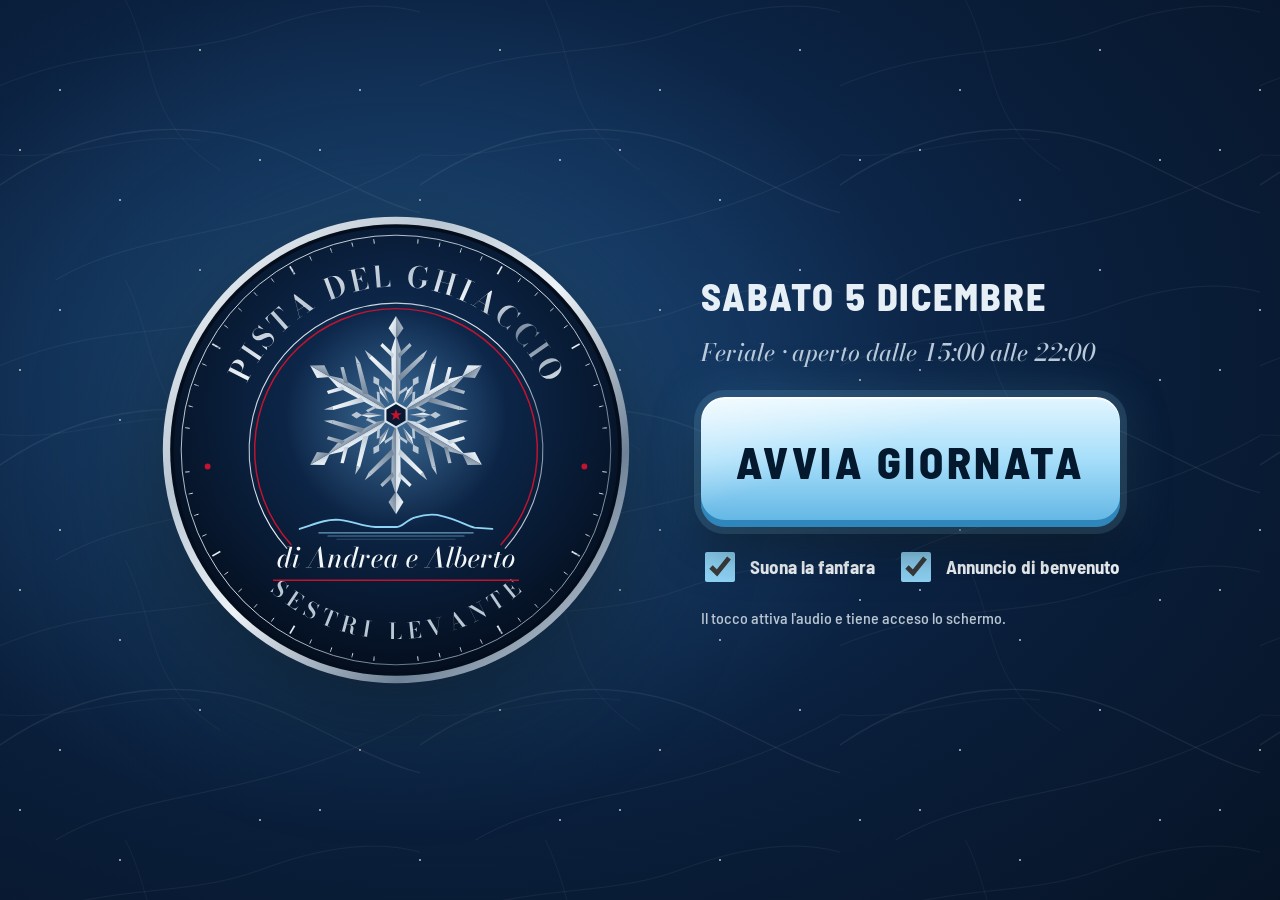
==== index.html @ 785150df "Versione pubblica (20261113-185518)" ====
<!doctype html>
<html lang="it">
<head>
  <meta charset="utf-8">
  <meta name="viewport" content="width=device-width, initial-scale=1, viewport-fit=cover, user-scalable=no">
  <meta name="theme-color" content="#081A33">
  <meta name="mobile-web-app-capable" content="yes">
  <title>Pista del Ghiaccio – Sestri Levante</title>
  <link rel="manifest" href="manifest.json">
  <link rel="icon" href="icone/icona-192.png">
  <link rel="apple-touch-icon" href="icone/icona-192.png">
  <link rel="stylesheet" href="css/stile.css">
</head>
<body>

<section id="avvio" class="avvio">
  <div class="avvio-neve" aria-hidden="true"></div>
  <img src="logo/logo.svg" alt="Pista del Ghiaccio di Sestri Levante – di Andrea e Alberto" class="avvio-logo">
  <div class="avvio-colonna">
    <p class="avvio-data" id="avvio-data"></p>
    <p class="avvio-orario" id="avvio-orario"></p>
    <button id="btn-avvia" class="btn-avvia">AVVIA GIORNATA</button>
    <div class="avvio-opzioni">
      <label class="spunta"><input type="checkbox" id="avvio-tada"> Suona la fanfara</label>
      <label class="spunta"><input type="checkbox" id="avvio-benvenuto"> Annuncio di benvenuto</label>
    </div>
    <p class="avvio-nota">Il tocco attiva l'audio e tiene acceso lo schermo.</p>
    <div id="avvio-licenza" class="avvio-licenza"></div>
  </div>
</section>

<header class="barra">
  <i class="ang a1"></i><i class="ang a2"></i><i class="ang a3"></i><i class="ang a4"></i>
  <img src="logo/icona.svg" alt="" class="barra-icona">
  <div class="barra-nome">
    <span class="barra-titolo">Pista del Ghiaccio</span>
    <span class="barra-sotto">Sestri Levante · di Andrea e Alberto</span>
  </div>
  <div class="barra-centro">
    <span id="barra-giorno" class="badge"></span>
    <span id="barra-ora" class="barra-ora">--:--</span>
  </div>
  <div id="stato" class="stato" role="status"></div>
  <button id="btn-stop" class="btn-stop" aria-label="Ferma tutti i suoni">■ STOP</button>
</header>

<nav class="menu" aria-label="Pagine">
  <button data-pagina="oggi" class="attivo">
    <svg viewBox="0 0 48 48"><path d="M6 14h36v7a4 4 0 0 0 0 8v7H6v-7a4 4 0 0 0 0-8z" /><path d="M30 14v22" stroke-dasharray="3 3"/></svg>
    Oggi</button>
  <button data-pagina="pinguini">
    <svg viewBox="0 0 48 48"><path d="M24 5c-7 0-11 6-11 13v9c-4 3-6 7-5 10 3 0 5-2 6-4 1 5 5 9 10 9s9-4 10-9c1 2 3 4 6 4 1-3-1-7-5-10v-9c0-7-4-13-11-13z"/><path d="M19 18h.1M29 18h.1M21 24l3 3 3-3"/></svg>
    Pinguini</button>
  <button data-pagina="suoni">
    <svg viewBox="0 0 48 48"><path d="M8 19h8l10-8v26l-10-8H8z"/><path d="M32 17a10 10 0 0 1 0 14M37 12a17 17 0 0 1 0 24"/></svg>
    Suoni</button>
  <button data-pagina="stats" data-pin>
    <svg viewBox="0 0 48 48"><path d="M8 40h32M13 34V22M21 34V12M29 34V18M37 34V26"/></svg>
    Statistiche</button>
  <button data-pagina="imp" data-pin>
    <svg viewBox="0 0 48 48"><circle cx="24" cy="24" r="6"/><path d="M24 5v7M24 36v7M5 24h7M36 24h7M10.6 10.6l5 5M32.4 32.4l5 5M10.6 37.4l5-5M32.4 15.6l5-5"/></svg>
    Impostazioni</button>
</nav>

<main>
  <section id="pg-oggi" class="pagina attiva"></section>
  <section id="pg-pinguini" class="pagina"></section>
  <section id="pg-suoni" class="pagina"></section>
  <section id="pg-stats" class="pagina"></section>
  <section id="pg-imp" class="pagina"></section>
</main>

<div id="finestre"></div>
<div id="avvisi" aria-live="polite"></div>
<button id="aggiorna" class="aggiorna" hidden>Nuova versione disponibile, tocca per aggiornare</button>

<script src="lib/chart.umd.min.js"></script>
<script src="js/app.js" defer></script>
</body>
</html>
---- css/stile.css ----
@font-face{font-family:Bodoni;src:url(../font/BodoniModa.ttf) format("truetype");font-weight:400 900;font-display:swap}@font-face{font-family:Bodoni;src:url(../font/BodoniModa-Italic.ttf) format("truetype");font-weight:400 900;font-style:italic;font-display:swap}@font-face{font-family:Barlow;src:url(../font/BarlowSemiCondensed-Medium.ttf) format("truetype");font-weight:500;font-display:swap}@font-face{font-family:Barlow;src:url(../font/BarlowSemiCondensed-Bold.ttf) format("truetype");font-weight:700;font-display:swap}@font-face{font-family:Barlow;src:url(../font/BarlowSemiCondensed-ExtraBold.ttf) format("truetype");font-weight:800;font-display:swap}:root{--notte: #081A33;--abisso: #040D1C;--lastra: #0F2748;--lastra-2: #163563;--filo: rgba(185, 198, 211, .28);--argento: #B9C6D3;--neve: #F3F7FA;--ghiaccio: #8FD3F5;--ghiaccio-scuro: #2C7FB8;--rosso: #C4132F;--rosso-chiaro: #FF5A6E;--giallo: #F2C14E;--verde: #4FD1A5;--raggio: 14px;--barra: 72px;--menu: 124px;color-scheme:dark}*{box-sizing:border-box;-webkit-tap-highlight-color:transparent}html,body{margin:0;height:100%}body{background:radial-gradient(120% 90% at 60% 0%,#10305a 0%,var(--notte) 55%,var(--abisso) 100%) fixed;color:var(--neve);font:500 18px/1.35 Barlow,system-ui,sans-serif;overflow:hidden;user-select:none;-webkit-user-select:none;touch-action:manipulation}button,input,select,textarea{font:inherit;color:inherit}button{cursor:pointer;border:0;background:none}button:focus-visible,input:focus-visible,select:focus-visible,textarea:focus-visible{outline:3px solid var(--ghiaccio);outline-offset:2px}h1,h2,h3{font-family:Bodoni,Georgia,serif;font-weight:600;margin:0;letter-spacing:.01em}h2{font-size:30px}h3{font-size:22px;color:var(--argento)}.num{font-variant-numeric:tabular-nums}[hidden]{display:none!important}.barra{position:fixed;inset:0 0 auto;height:var(--barra);display:flex;align-items:center;gap:18px;padding:0 16px 0 18px;background:#040d1cd1;border-bottom:1px solid var(--filo);backdrop-filter:blur(6px);z-index:20}.barra-icona{width:52px;height:52px;border-radius:50%}.barra-nome{display:flex;flex-direction:column;line-height:1.1;min-width:0}.barra-titolo{font-family:Bodoni,serif;font-size:25px;font-weight:600}.barra-sotto{font-family:Bodoni,serif;font-style:italic;color:var(--argento);font-size:15px}.barra-centro{margin-left:auto;display:flex;align-items:center;gap:14px}.barra-ora{font-size:34px;font-weight:800;font-variant-numeric:tabular-nums;letter-spacing:.02em}.badge{display:inline-flex;align-items:center;gap:6px;padding:5px 12px;border-radius:999px;border:1px solid var(--filo);color:var(--argento);font-weight:700;font-size:16px;white-space:nowrap}.badge.festivo{border-color:var(--rosso-chiaro);color:#ffd6dc;background:#c4132f38}.badge.vacanze{border-color:var(--rosso-chiaro);color:#fff;background:var(--rosso)}.badge.chiuso,.badge.fuori{color:var(--giallo);border-color:var(--giallo)}.badge.finto{color:#1b1200;background:var(--giallo);border-color:var(--giallo)}.stato{display:flex;gap:8px}.stato span{padding:6px 12px;border-radius:10px;font-weight:700;font-size:15px;white-space:nowrap;background:#4fd1a524;color:var(--verde);border:1px solid rgba(79,209,165,.4)}.stato span.ko{background:var(--rosso);color:#fff;border-color:var(--rosso-chiaro);animation:lampo 1s steps(2) infinite}.btn-stop{height:54px;padding:0 22px;border-radius:12px;background:var(--rosso);color:#fff;font-weight:800;font-size:22px;letter-spacing:.04em;border:2px solid #ff8a98}.btn-stop:active{transform:scale(.96)}.menu{position:fixed;top:var(--barra);bottom:0;left:0;width:var(--menu);display:flex;flex-direction:column;gap:8px;padding:12px 10px;background:#040d1c99;border-right:1px solid var(--filo);z-index:10}.menu button{flex:1;max-height:128px;display:flex;flex-direction:column;align-items:center;justify-content:center;gap:6px;border-radius:var(--raggio);color:var(--argento);font-weight:700;font-size:16px}.menu svg{width:42px;height:42px;fill:none;stroke:currentColor;stroke-width:2.6;stroke-linecap:round;stroke-linejoin:round}.menu button.attivo{background:var(--lastra-2);color:var(--neve);box-shadow:inset 4px 0 0 var(--ghiaccio)}.menu button.attivo svg{stroke:var(--ghiaccio)}main{position:fixed;top:var(--barra);left:var(--menu);right:0;bottom:0}.pagina{display:none;height:100%;overflow-y:auto;padding:18px 20px 28px;overscroll-behavior:contain}.pagina.attiva{display:block}.pannello{background:var(--lastra);border:1px solid var(--filo);border-radius:18px;padding:18px}.pannello+.pannello{margin-top:14px}.riga{display:flex;gap:12px;align-items:center;flex-wrap:wrap}.spazio{flex:1}.btn{min-height:64px;padding:0 22px;border-radius:var(--raggio);font-weight:700;font-size:20px;background:var(--lastra-2);border:1px solid var(--filo);color:var(--neve);display:inline-flex;align-items:center;justify-content:center;gap:10px}.btn:active{transform:scale(.97);filter:brightness(1.15)}.btn.primario{background:var(--ghiaccio);color:var(--abisso);border-color:transparent}.btn.pericolo{background:var(--rosso);border-color:var(--rosso-chiaro);color:#fff}.btn.piccolo{min-height:50px;font-size:17px;padding:0 16px}.btn[disabled]{opacity:.4}.etichetta{color:var(--argento);font-size:16px}.vuoto{color:var(--argento);font-style:italic}.spunta{display:inline-flex;align-items:center;gap:12px;font-size:19px;min-height:52px}.spunta input{width:30px;height:30px;accent-color:var(--ghiaccio)}.interruttore{position:relative;display:inline-flex;align-items:center;gap:14px;font-weight:700;font-size:20px;min-height:60px}.interruttore input{appearance:none;width:84px;height:46px;border-radius:999px;background:#3a4a61;position:relative;transition:background .2s}.interruttore input:after{content:"";position:absolute;top:5px;left:5px;width:36px;height:36px;border-radius:50%;background:#fff;transition:transform .2s}.interruttore input:checked{background:var(--verde)}.interruttore input:checked:after{transform:translate(38px)}input[type=text],input[type=number],input[type=time],input[type=date],input[type=datetime-local],input[type=password],select,textarea{min-height:56px;border-radius:12px;border:1px solid var(--filo);background:var(--abisso);padding:0 14px;font-size:20px;color:var(--neve);user-select:text;-webkit-user-select:text}textarea{padding:12px 14px;min-height:100px;resize:vertical;width:100%}input[type=number]{width:120px}input[type=range]{width:100%;height:44px;accent-color:var(--ghiaccio)}.avvio{position:fixed;inset:0;z-index:50;display:flex;align-items:center;justify-content:center;gap:70px;background:radial-gradient(90% 90% at 35% 40%,#143a6b 0%,var(--notte) 55%,var(--abisso) 100%)}.avvio[hidden]{display:none}.avvio-logo{width:min(470px,42vw);filter:drop-shadow(0 20px 50px rgba(0,0,0,.55))}.avvio-colonna{display:flex;flex-direction:column;gap:14px;max-width:470px}.avvio-data{font-family:Bodoni,serif;font-size:34px;margin:0}.avvio-orario{margin:0;color:var(--argento);font-size:22px}.btn-avvia{margin-top:14px;height:130px;border-radius:22px;background:var(--ghiaccio);color:var(--abisso);font-weight:800;font-size:40px;letter-spacing:.04em;box-shadow:0 0 0 6px #8fd3f52e,0 18px 40px #00000073}.btn-avvia:active{transform:scale(.97)}.avvio-opzioni{display:flex;gap:22px;flex-wrap:wrap}.avvio-nota{color:var(--argento);margin:0;font-size:16px}.velo{position:fixed;inset:0;z-index:60;background:#020710b8;display:flex;align-items:center;justify-content:center;padding:20px}.finestra{background:var(--lastra);border:1px solid var(--filo);border-radius:22px;padding:24px;width:min(760px,100%);max-height:100%;overflow-y:auto;box-shadow:0 30px 80px #0009}.finestra h2{margin-bottom:14px}.finestra .azioni{display:flex;gap:12px;justify-content:flex-end;margin-top:22px;flex-wrap:wrap}.finestra .azioni .btn{min-width:170px}#avvisi{position:fixed;bottom:22px;left:50%;transform:translate(-50%);z-index:70;display:flex;flex-direction:column;gap:10px;align-items:center}.avviso{display:flex;align-items:center;gap:18px;padding:14px 18px 14px 22px;border-radius:16px;background:var(--neve);color:var(--abisso);font-weight:700;font-size:20px;box-shadow:0 14px 40px #00000080}.avviso .btn{min-height:52px;background:var(--abisso);color:var(--neve)}.aggiorna{position:fixed;top:calc(var(--barra) + 10px);left:50%;transform:translate(-50%);z-index:65;padding:18px 30px;border-radius:16px;background:var(--giallo);color:#1b1200;font-weight:800;font-size:21px;box-shadow:0 12px 30px #00000080}.oggi{display:grid;grid-template-columns:1.25fr 1fr;gap:18px;min-height:100%}.cassa{display:flex;flex-direction:column;gap:14px}.btn-ingresso{flex:1;min-height:250px;border-radius:24px;background:var(--ghiaccio);color:var(--abisso);display:flex;flex-direction:column;align-items:center;justify-content:center;gap:4px;box-shadow:inset 0 -8px #040d1c2e}.btn-ingresso:active{transform:scale(.985);filter:brightness(1.1)}.btn-ingresso b{font-size:84px;font-weight:800;line-height:1}.btn-ingresso span{font-size:22px;font-weight:700}.rapidi{display:grid;grid-template-columns:repeat(3,1fr);gap:14px}.rapidi .btn{min-height:110px;font-size:44px;font-weight:800;border-radius:20px}.annulla-riga{display:flex;gap:14px}.annulla-riga .btn{flex:1}.contatori{display:grid;grid-template-columns:1fr 1fr;gap:12px}.contatore{background:var(--abisso);border:1px solid var(--filo);border-radius:14px;padding:12px 16px}.contatore b{display:block;font-size:38px;font-weight:800;font-variant-numeric:tabular-nums;line-height:1.1}.contatore span{color:var(--argento);font-size:16px}.totale{grid-column:span 2;display:flex;align-items:baseline;justify-content:space-between;border-color:var(--ghiaccio)}.totale b{font-size:50px;color:var(--ghiaccio)}.lato{display:flex;flex-direction:column;gap:14px}.giorno-titolo{display:flex;align-items:center;justify-content:space-between;gap:12px}.chiusura-conto{font-size:46px;font-weight:800;font-variant-numeric:tabular-nums;line-height:1.05}.meteo-box{display:flex;align-items:center;gap:16px}.meteo-icona{font-size:56px;line-height:1;white-space:nowrap}.meteo-storia{color:var(--argento);font-size:16px}.promemoria{border-color:var(--giallo);background:#f2c14e1a}.promemoria b{color:var(--giallo)}.griglia-pinguini{display:grid;grid-template-columns:repeat(auto-fill,minmax(146px,1fr));gap:10px}.pinguino{position:relative;aspect-ratio:1 / .8;border-radius:18px;background:var(--lastra);border:2px solid var(--filo);display:flex;flex-direction:column;align-items:center;justify-content:center;overflow:hidden}.pinguino:active{transform:scale(.97)}.pinguino svg.ghiera{position:absolute;width:86%;height:86%}.pinguino .n{position:relative;font-size:56px;font-weight:800;line-height:1;font-variant-numeric:tabular-nums}.pinguino .t{position:relative;font-size:22px;font-weight:700;font-variant-numeric:tabular-nums;color:var(--argento)}.pinguino.libero .t{font-size:17px}.pinguino.uso{background:var(--lastra-2);border-color:var(--ghiaccio)}.pinguino.uso .t{color:var(--ghiaccio)}.pinguino.ultimo{background:#4a3a0c;border-color:var(--giallo);animation:lampeggia .9s ease-in-out infinite}.pinguino.ultimo .t{color:var(--giallo)}.pinguino.scaduto{background:var(--rosso);border-color:#ff9aa6}.pinguino.scaduto .t{color:#fff}.pinguino .turni{position:absolute;top:8px;right:10px;font-size:15px;font-weight:800;color:var(--neve);background:#00000059;padding:2px 8px;border-radius:8px}@keyframes lampeggia{50%{background:#7a5e10}}@keyframes lampo{50%{opacity:.55}}.legenda{display:flex;gap:18px;color:var(--argento);font-size:16px;flex-wrap:wrap}.legenda i{display:inline-block;width:16px;height:16px;border-radius:4px;vertical-align:-2px;margin-right:6px}.suoni{display:grid;grid-template-columns:1fr 380px;gap:18px}.gruppo-suoni{margin-bottom:16px}.gruppo-suoni h3{margin-bottom:10px}.griglia-suoni{display:grid;grid-template-columns:repeat(auto-fill,minmax(190px,1fr));gap:10px}.suono{min-height:84px;border-radius:14px;padding:10px 14px;text-align:left;font-weight:700;font-size:19px;background:var(--lastra-2);border:1px solid var(--filo);border-left:6px solid var(--colore, var(--ghiaccio));display:flex;flex-direction:column;justify-content:center}.suono small{color:var(--argento);font-weight:500;font-size:14px;line-height:1.2;margin-top:3px;display:-webkit-box;-webkit-line-clamp:2;-webkit-box-orient:vertical;overflow:hidden}.suono:active{filter:brightness(1.3);transform:scale(.98)}.suono.suonando{box-shadow:0 0 0 3px var(--ghiaccio)}.lettore .titolo{font-size:20px;font-weight:700;min-height:28px;overflow:hidden;text-overflow:ellipsis;white-space:nowrap}.lettore .comandi{display:grid;grid-template-columns:repeat(3,1fr);gap:10px;margin:12px 0}.lettore .comandi .btn{min-height:72px;font-size:28px}.lista-musica{max-height:220px;overflow-y:auto;margin-top:10px}.lista-musica div{display:flex;align-items:center;gap:10px;padding:8px 0;border-bottom:1px solid var(--filo)}.lista-musica div span{flex:1;overflow:hidden;text-overflow:ellipsis;white-space:nowrap}.lista-musica div.ora span{color:var(--ghiaccio);font-weight:700}.in-onda{color:var(--ghiaccio);font-weight:700;min-height:26px}.filtri{display:flex;gap:10px;flex-wrap:wrap;align-items:center;margin-bottom:14px}.filtri .btn.attivo{background:var(--ghiaccio);color:var(--abisso)}.tessere{display:grid;grid-template-columns:repeat(5,1fr);gap:12px;margin-bottom:14px}.tessera{background:var(--lastra);border:1px solid var(--filo);border-radius:16px;padding:14px 16px}.tessera b{display:block;font-size:34px;font-weight:800;font-variant-numeric:tabular-nums}.tessera span{color:var(--argento);font-size:15px}.grafici{display:grid;grid-template-columns:1fr 1fr;gap:14px}.grafico{background:var(--lastra);border:1px solid var(--filo);border-radius:18px;padding:14px;height:340px;display:flex;flex-direction:column}.grafico.largo{grid-column:span 2}.grafico h3{font-size:19px;margin-bottom:8px}.grafico .tela{position:relative;flex:1;min-height:0}table.tab{width:100%;border-collapse:collapse;font-size:17px}table.tab th{text-align:left;color:var(--argento);font-weight:700;padding:8px 10px;border-bottom:1px solid var(--filo)}table.tab td{padding:10px;border-bottom:1px solid rgba(185,198,211,.12);font-variant-numeric:tabular-nums}table.tab tr.festivo td:first-child{box-shadow:inset 4px 0 0 var(--rosso)}table.tab td.dx,table.tab th.dx{text-align:right}.imp{display:grid;grid-template-columns:1fr 1fr;gap:14px;align-items:start}.campo{display:flex;align-items:center;justify-content:space-between;gap:14px;padding:10px 0;border-bottom:1px solid rgba(185,198,211,.12)}.campo:last-child{border-bottom:0}.campo>span{font-size:19px}.elenco-voce{display:flex;align-items:center;gap:10px;padding:10px 0;border-bottom:1px solid rgba(185,198,211,.12)}.elenco-voce .testo{flex:1}.elenco-voce .testo small{display:block;color:var(--argento)}.tastierino{display:grid;grid-template-columns:repeat(3,110px);gap:12px;justify-content:center;margin-top:16px}.tastierino .btn{min-height:90px;font-size:36px}.pin-puntini{text-align:center;font-size:44px;letter-spacing:16px;min-height:60px}.meteo-scelte{display:grid;grid-template-columns:repeat(3,1fr);gap:12px}.meteo-scelte button,.meteo-extra button{min-height:112px;border-radius:18px;background:var(--lastra-2);border:2px solid var(--filo);display:flex;flex-direction:column;align-items:center;justify-content:center;gap:4px;font-weight:700;font-size:20px}.meteo-scelte button i,.meteo-extra button i{font-style:normal;font-size:46px;line-height:1.1}.meteo-scelte button.sel,.meteo-extra button.sel{border-color:var(--ghiaccio);background:#1d4a80;box-shadow:0 0 0 3px #8fd3f559}.meteo-extra{display:grid;grid-template-columns:1fr 1fr;gap:12px;margin-top:12px}.meteo-extra button{min-height:84px;flex-direction:row;gap:12px}.meteo-extra button i{font-size:36px}.debug-barra{border-color:var(--giallo)}@media (max-width: 1100px){.oggi,.suoni,.imp,.grafici{grid-template-columns:1fr}.grafico.largo{grid-column:auto}.tessere{grid-template-columns:repeat(2,1fr)}.barra-sotto{display:none}}@media (prefers-reduced-motion: reduce){.pinguino.ultimo,.stato span.ko{animation:none}}:root{--alto: env(safe-area-inset-top, 0px);--basso: env(safe-area-inset-bottom, 0px);--fondo: #06101f;--sup: #0d1b31;--sup2: #12233e;--sup3: #1a2f50;--riga: #263d61;--testo: #f1f6fb;--tenue: #9fb2c6;--spento: #5f7389;--cromo: #e6eef6;--filetto: #b9c9d9;--gh1: #e9f8ff;--gh2: #9fdcf8;--gh3: #4ea9dc;--gh-ink: #04182e;--r: 16px;--r-s: 12px;--display: "Barlow", "Arial Narrow", sans-serif;--brina: repeating-linear-gradient(28deg, rgba(255,255,255,.035) 0 1px, transparent 1px 5px), repeating-linear-gradient(-62deg, rgba(255,255,255,.028) 0 1px, transparent 1px 7px);--pattini: url("data:image/svg+xml,%3Csvg xmlns='http://www.w3.org/2000/svg' width='420' height='280'%3E%3Cg fill='none' stroke='%23ffffff' stroke-linecap='round'%3E%3Cpath d='M-20 200C80 120 200 110 300 160S440 230 460 200' stroke-opacity='.07' stroke-width='1.3'/%3E%3Cpath d='M-10 90C100 40 180 60 260 30S400 0 440 20' stroke-opacity='.05'/%3E%3Cpath d='M40 290C140 220 260 250 430 150' stroke-opacity='.06'/%3E%3Cpath d='M120 -10C160 60 140 120 220 170' stroke-opacity='.04'/%3E%3Cpath d='M-30 150C60 170 120 130 200 140' stroke-opacity='.05' stroke-width='.8'/%3E%3C/g%3E%3C/svg%3E")}body{background:var(--pattini),radial-gradient(110% 80% at 65% -10%,#143865 0%,#0a1f3c 40%,var(--fondo) 75%) fixed;background-size:420px 280px,auto;-webkit-font-smoothing:antialiased;font-variant-numeric:tabular-nums}h2{font-family:var(--display);font-weight:800;text-transform:uppercase;letter-spacing:.04em;font-size:30px;line-height:1;color:var(--testo)}h3{font-family:var(--display);font-weight:800;text-transform:uppercase;letter-spacing:.05em;font-size:21px;line-height:1.05;color:var(--cromo)}.barra{background:var(--brina),var(--pattini),linear-gradient(180deg,#16325a,#0b1d38);background-size:auto,420px 280px,auto;border-bottom:0;box-shadow:inset 0 -1px #04101f,inset 0 -6px #0c1a30,0 10px 26px #00000080;backdrop-filter:none}.barra:before{content:"";position:absolute;left:7px;right:7px;bottom:9px;top:calc(var(--alto) + 7px);border:1px solid var(--filetto);border-radius:10px;opacity:.45;pointer-events:none}.barra .ang{position:absolute;width:14px;height:14px;z-index:1;background:radial-gradient(circle at 35% 30%,#fff 0 8%,#d6dde4 32%,#6d7680)}.ang.a1{top:var(--alto);left:0;border-radius:0 0 7px}.ang.a2{top:var(--alto);right:0;border-radius:0 0 0 7px}.ang.a3{bottom:0;left:0;border-radius:0 7px 0 0}.ang.a4{bottom:0;right:0;border-radius:7px 0 0}.barra-icona{width:54px;height:54px;filter:drop-shadow(0 3px 8px rgba(0,0,0,.7))}.barra-titolo{font-family:var(--display);font-weight:800;text-transform:uppercase;letter-spacing:.06em;font-size:26px;color:var(--cromo);line-height:1}.barra-sotto{font-size:16px;margin-top:3px;color:var(--filetto)}.barra-ora{display:inline-flex;align-items:center;gap:10px;padding:4px 16px 4px 14px;border-radius:99px;background:#050c17;box-shadow:inset 0 0 0 1px #2d4466,inset 0 2px 6px #000c;font-family:var(--display);font-size:32px;color:#fff}.barra-ora:before{content:"";width:10px;height:10px;border-radius:50%;background:#5fd1ff;box-shadow:0 0 10px 2px #5fd1ffcc;animation:respiro 2.4s ease-in-out infinite}@keyframes respiro{50%{opacity:.45}}.badge{font-family:var(--display);text-transform:uppercase;letter-spacing:.05em;font-size:15px;padding:6px 13px;background:#00000040}.stato span{font-family:var(--display);text-transform:uppercase;letter-spacing:.05em;background:#0000004d;box-shadow:inset 0 0 0 1px #4fd1a573;border:0;display:inline-flex;align-items:center;gap:7px}.stato span:before{content:"";width:8px;height:8px;border-radius:50%;background:var(--verde);box-shadow:0 0 8px 1px #4fd1a5cc}.stato span.ko{background:var(--rosso);box-shadow:inset 0 0 0 1px #ff8a98}.stato span.ko:before{background:#fff;box-shadow:0 0 8px 2px #fff}.btn-stop{font-family:var(--display);letter-spacing:.08em;border:0;background:linear-gradient(180deg,#ea3a4d,#b5132b);box-shadow:inset 0 1px #ffffff4d,inset 0 -4px #7d0c1d,0 6px 16px #c4132f59}.menu{background:linear-gradient(180deg,#050c18d9,#050c18a6);border-right:0;box-shadow:inset -1px 0 #1a2c48;gap:10px}.menu button{position:relative;font-family:var(--display);text-transform:uppercase;letter-spacing:.06em;font-size:15px;background:var(--sup);color:var(--tenue);box-shadow:inset 0 1px #ffffff0d,inset 0 -3px #040b16,0 2px 6px #0000004d}.menu button:before{content:"";position:absolute;top:10px;right:10px;width:8px;height:8px;border-radius:50%;background:#22344f;box-shadow:inset 0 1px 1px #0009}.menu svg{stroke-width:2.3}.menu button.attivo{background:linear-gradient(180deg,#1d3a63,#12284a);color:#fff;box-shadow:inset 0 0 0 1px #35557f,inset 0 -3px 0 var(--rosso),0 4px 12px #0006}.menu button.attivo:before{background:#5fd1ff;box-shadow:0 0 10px 2px #5fd1ffcc}.menu button.attivo svg{stroke:var(--gh2);filter:drop-shadow(0 0 6px rgba(143,211,245,.45))}.pannello,.tessera,.grafico{background:linear-gradient(180deg,var(--sup2),var(--sup));border:0;border-radius:var(--r);box-shadow:inset 0 0 0 1px var(--riga),inset 0 1px #ffffff0a,0 8px 22px #0000004d}.pannello>h3:first-child,.grafico>h3:first-child{margin-bottom:10px!important}.finestra{background:var(--brina),linear-gradient(180deg,#14294a,#0c1b33);border:0;box-shadow:inset 0 0 0 1px #35557f,inset 0 3px 0 var(--filetto),0 30px 80px #000000b3}.velo{background:#020710c7;backdrop-filter:blur(3px);-webkit-backdrop-filter:blur(3px)}.promemoria{background:linear-gradient(180deg,#f2c14e24,#f2c14e0f);box-shadow:inset 0 0 0 1px #f2c14e8c,inset 4px 0 0 var(--giallo)}.btn{font-family:var(--display);text-transform:uppercase;letter-spacing:.05em;font-weight:800;border:0;color:var(--testo);background:linear-gradient(180deg,#213b62,#182d4d);box-shadow:inset 0 1px #ffffff14,inset 0 0 0 1px #2d4a74,inset 0 -3px #0a1729,0 3px 8px #00000059;transition:transform .08s,filter .15s}.btn:active{transform:translateY(2px);filter:brightness(1.15)}.btn.primario{color:var(--gh-ink);background:linear-gradient(180deg,var(--gh1) 0%,var(--gh2) 45%,var(--gh3) 100%);box-shadow:inset 0 1px #fffc,inset 0 -3px #2a7fb3,0 5px 18px #5fbef04d}.btn.pericolo{background:linear-gradient(180deg,#e8394c,#ad1328);box-shadow:inset 0 1px #ffffff40,inset 0 -3px #6d0a18,0 4px 14px #c4132f4d}.btn.piccolo{font-size:16px}.filtri .btn.attivo{color:#fff;background:linear-gradient(180deg,#1d3a63,#12284a);box-shadow:inset 0 0 0 1px #4a6c99,inset 0 -3px 0 var(--rosso)}.btn-ingresso{position:relative;overflow:hidden;color:var(--gh-ink);background:var(--pattini),linear-gradient(160deg,#ffffff8c,#fff0 38%),linear-gradient(180deg,#e3f6ff,#a6defa 48%,#5db3e3);background-size:420px 280px,auto,auto;box-shadow:inset 0 2px #ffffffe6,inset 0 0 0 1px #ffffff59,inset 0 -8px #2f86bb,0 14px 34px #3caae647}.btn-ingresso:after{content:"";position:absolute;top:-40%;bottom:-40%;width:26%;left:-40%;background:linear-gradient(90deg,transparent,rgba(255,255,255,.55),transparent);transform:rotate(18deg);animation:riflesso 7s ease-in-out infinite}@keyframes riflesso{0%,70%{left:-40%}to{left:130%}}.btn-ingresso b{font-family:var(--display);font-size:104px;letter-spacing:.01em;text-shadow:0 2px 0 rgba(255,255,255,.5)}.btn-ingresso span{font-family:var(--display);text-transform:uppercase;letter-spacing:.08em;font-weight:800;font-size:23px}.btn-ingresso:active{transform:translateY(3px)}.rapidi .btn{font-size:48px;letter-spacing:.02em;background:linear-gradient(180deg,#1f3a62,#152a49);box-shadow:inset 0 1px #ffffff14,inset 0 0 0 1px #2d4a74,inset 0 -4px 0 var(--gh3),0 4px 10px #00000059}.annulla-riga .btn{color:var(--tenue);box-shadow:inset 0 1px #ffffff0f,inset 0 0 0 1px #2d4a74,inset 0 -3px #4a5d78}.contatori{gap:0;border-radius:var(--r);overflow:hidden;background:#071223;box-shadow:inset 0 0 0 1px var(--riga)}.contatore{background:none;border:0;border-radius:0;padding:12px 16px 11px;text-align:center}.contatore+.contatore:not(.totale){box-shadow:inset 1px 0 0 var(--riga)}.contatore b{font-family:var(--display);font-size:44px;line-height:1;letter-spacing:.02em}.contatore span{font-size:15px;font-weight:700}.totale{text-align:left;align-items:center;padding:14px 18px;background:var(--brina),linear-gradient(180deg,#13284a,#0c1b33);box-shadow:inset 0 1px 0 var(--riga),inset 0 3px 0 var(--filetto)}.totale span{font-family:var(--display);text-transform:uppercase;letter-spacing:.07em;font-size:18px;color:var(--cromo)}.totale b{font-size:58px;color:var(--gh2);text-shadow:0 0 22px rgba(143,211,245,.35)}.giorno-titolo h2{font-size:28px}.chiusura-conto{font-family:var(--display);font-size:64px;letter-spacing:.02em;color:#fff}.meteo-box .btn{white-space:nowrap}.pinguino{border:0;border-radius:18px;background:linear-gradient(180deg,#132848,#0c1b33);box-shadow:inset 0 0 0 1px var(--riga),inset 0 1px #ffffff0d,inset 0 -4px #081325,0 4px 12px #0000004d}.pinguino .n{font-family:var(--display);font-size:62px;letter-spacing:.01em}.pinguino .t{font-family:var(--display);letter-spacing:.04em}.pinguino.libero .t{text-transform:uppercase;color:var(--spento)}.pinguino.libero .n{color:#c9d6e3}.pinguino.uso{border:0;background:var(--pattini),linear-gradient(180deg,#1c4373,#11294b);background-size:420px 280px,auto;box-shadow:inset 0 0 0 2px var(--gh3),inset 0 -4px 0 var(--gh2),0 0 20px #5fbef038}.pinguino.ultimo{border:0;background:linear-gradient(180deg,#5a4610,#3b2d08);box-shadow:inset 0 0 0 2px var(--giallo),inset 0 -4px 0 var(--giallo),0 0 22px #f2c14e4d}.pinguino.scaduto{border:0;background:repeating-linear-gradient(135deg,#d01a35 0 16px,#a8102a 16px 32px);box-shadow:inset 0 0 0 2px #ff9aa6,inset 0 -4px #ffd0d6,0 0 26px #d01a3573}.pinguino .turni{font-family:var(--display);letter-spacing:.04em;background:#00000073;box-shadow:inset 0 0 0 1px #fff3}.legenda{font-family:var(--display);text-transform:uppercase;letter-spacing:.05em;font-size:14px}.suono{border:0;border-radius:14px;font-family:var(--display);letter-spacing:.02em;background:linear-gradient(180deg,#1c3559,#142a48);box-shadow:inset 0 1px #ffffff12,inset 0 0 0 1px #2a4670,inset 0 -4px 0 var(--colore, var(--gh3)),0 3px 8px #0000004d}.suono small{font-family:Barlow,sans-serif;letter-spacing:0}.suono.suonando{box-shadow:inset 0 0 0 2px var(--gh2),inset 0 -4px 0 var(--colore, var(--gh3)),0 0 18px #8fd3f566}.gruppo-suoni h3{display:flex;align-items:center;gap:10px}.gruppo-suoni h3:after{content:"";flex:1;height:1px;background:linear-gradient(90deg,var(--riga),transparent)}.lettore .titolo{font-family:var(--display);letter-spacing:.03em}.in-onda{font-family:var(--display);text-transform:uppercase;letter-spacing:.05em;color:var(--gh2)}.tessera{text-align:center;padding:14px 10px 12px}.tessera b{font-family:var(--display);font-size:40px;line-height:1.05;letter-spacing:.02em}.tessera span{font-weight:700;font-size:14px}.tessere .tessera:first-child{box-shadow:inset 0 0 0 1px var(--riga),inset 0 3px 0 var(--filetto),0 8px 22px #0000004d}.tessere .tessera:first-child b{color:var(--gh2)}table.tab th{font-family:var(--display);text-transform:uppercase;letter-spacing:.05em;font-size:15px}.campo{border-bottom:1px solid #1d3253}.campo>span{font-size:18px;font-weight:600}input[type=text],input[type=number],input[type=time],input[type=date],input[type=datetime-local],input[type=password],select,textarea{background:#050d19;border:1px solid var(--riga);font-weight:700;box-shadow:inset 0 2px 5px #00000080}input:focus,select:focus,textarea:focus{outline:none;border-color:var(--gh2);box-shadow:0 0 0 3px #8fd3f533,inset 0 2px 5px #00000080}.interruttore input{background:#26364d;box-shadow:inset 0 2px 5px #0009}.interruttore input:after{background:linear-gradient(180deg,#fff,#cfd8e2);box-shadow:0 2px 5px #00000080}.interruttore input:checked{background:linear-gradient(180deg,#3fbf92,#2a9670)}.meteo-scelte button,.meteo-extra button{border:0;font-family:var(--display);text-transform:uppercase;letter-spacing:.05em;background:linear-gradient(180deg,#1c3559,#142a48);box-shadow:inset 0 1px #ffffff12,inset 0 0 0 1px #2a4670,inset 0 -4px #0a1729,0 3px 8px #0000004d}.meteo-scelte button.sel,.meteo-extra button.sel{border:0;background:linear-gradient(180deg,#2a5a90,#1b3f6c);box-shadow:inset 0 0 0 2px var(--gh2),inset 0 -4px 0 var(--rosso),0 0 18px #8fd3f559}.avviso{background:linear-gradient(180deg,#fff,#e2edf6);color:var(--gh-ink);box-shadow:inset 0 -3px 0 var(--gh3),0 16px 40px #0000008c;font-family:var(--display);letter-spacing:.02em;font-size:21px}.aggiorna{font-family:var(--display);text-transform:uppercase;letter-spacing:.05em;box-shadow:inset 0 -3px #a07a1c,0 12px 30px #00000080}.avvio{background:var(--pattini),radial-gradient(70% 80% at 30% 45%,rgba(95,190,240,.18) 0%,transparent 60%),radial-gradient(100% 100% at 35% 40%,#143a6b 0%,#0a1f3c 50%,var(--fondo) 100%);background-size:420px 280px,auto,auto;overflow:hidden}.avvio-neve{position:absolute;inset:-100px 0 0;pointer-events:none;opacity:.55;background-image:radial-gradient(2px 2px at 20px 30px,#fff 50%,transparent 51%),radial-gradient(1.5px 1.5px at 120px 80px,#fff 50%,transparent 51%),radial-gradient(2.5px 2.5px at 200px 150px,#fff 50%,transparent 51%),radial-gradient(1.5px 1.5px at 60px 190px,#fff 50%,transparent 51%),radial-gradient(2px 2px at 260px 40px,#fff 50%,transparent 51%);background-size:300px 220px;animation:nevica 16s linear infinite}@keyframes nevica{to{transform:translateY(220px)}}.avvio-logo,.avvio-colonna{position:relative}.avvio-logo{filter:drop-shadow(0 24px 60px rgba(0,0,0,.6)) drop-shadow(0 0 40px rgba(95,190,240,.15))}.avvio-data{font-family:var(--display);font-weight:800;text-transform:uppercase;letter-spacing:.05em;font-size:38px;color:var(--cromo)}.avvio-orario{font-family:Bodoni,serif;font-style:italic;font-size:24px;color:var(--filetto)}.btn-avvia{position:relative;overflow:hidden;border-radius:24px;color:var(--gh-ink);font-family:var(--display);font-size:44px;letter-spacing:.08em;background:linear-gradient(160deg,#ffffff8c,#fff0 40%),linear-gradient(180deg,#e3f6ff,#a6defa 48%,#5db3e3);box-shadow:inset 0 2px #ffffffe6,inset 0 -7px #2f86bb,0 0 0 7px #8fd3f524,0 20px 46px #00000080,0 0 50px #5fbef040}.btn-avvia:after{content:"";position:absolute;top:-40%;bottom:-40%;width:22%;left:-40%;background:linear-gradient(90deg,transparent,rgba(255,255,255,.6),transparent);transform:rotate(18deg);animation:riflesso 5s ease-in-out infinite}.btn-avvia:active{transform:translateY(3px)}.avvio-opzioni .spunta{font-weight:700}@media (prefers-reduced-motion: reduce){.avvio-neve,.btn-ingresso:after,.btn-avvia:after,.barra-ora:before{animation:none}}@media (max-width: 1200px){.barra-titolo{font-size:22px}.barra-ora{font-size:28px;padding:3px 13px 3px 11px}}.yt-box{position:fixed;right:calc(14px + env(safe-area-inset-right,0px));bottom:calc(14px + var(--basso));z-index:30;padding:8px 8px 6px;border-radius:16px;background:linear-gradient(180deg,#14294a,#0b1a31);box-shadow:inset 0 0 0 1px #35557f,inset 0 3px 0 var(--filetto),0 14px 34px #0009}.yt-box iframe{display:block;width:356px;height:200px;border:0;border-radius:10px;background:#000}.yt-titolo{display:block;max-width:356px;margin-top:5px;font-family:var(--display);letter-spacing:.03em;font-size:15px;color:var(--gh2);white-space:nowrap;overflow:hidden;text-overflow:ellipsis}.yt-titolo:empty{display:none}body.yt-attivo .pagina{padding-bottom:calc(260px + var(--basso))}.yt-intestazione{display:flex;align-items:center;gap:10px}.yt-logo{display:inline-grid;place-items:center;width:34px;height:24px;border-radius:7px;background:linear-gradient(180deg,#ff3b3b,#c4161c);color:#fff;font-size:13px}.yt-avviso{margin:8px 0;padding:10px 12px;border-radius:12px;background:#f2c14e24;box-shadow:inset 0 0 0 1px var(--giallo);color:var(--giallo);font-weight:700}.avvio-licenza{display:flex;flex-direction:column;gap:10px}.avvio-licenza:empty{display:none}.avvio-licenza b{font-family:var(--display);font-size:24px;letter-spacing:.02em}.avvio-licenza.avviso b{color:var(--giallo)}.avvio-licenza.scaduta{padding:18px;border-radius:18px;background:#c4132f29;box-shadow:inset 0 0 0 1px var(--rosso-chiaro)}.avvio-licenza.scaduta b{color:#ffd6dc}.avvio-licenza input{min-height:56px;width:100%}.pannello.licenza.avviso{box-shadow:inset 0 0 0 1px var(--giallo),inset 0 3px 0 var(--giallo)}.pannello.licenza.scaduta{box-shadow:inset 0 0 0 1px var(--rosso-chiaro),inset 0 3px 0 var(--rosso)}body.sola-lettura .menu button[data-pagina=oggi],body.sola-lettura .menu button[data-pagina=pinguini],body.sola-lettura .menu button[data-pagina=suoni]{display:none}.riattiva{position:fixed;inset:0;z-index:90;display:flex;flex-direction:column;align-items:center;justify-content:center;gap:14px;background:radial-gradient(70% 70% at 50% 50%,#d01a35eb,#780818f2);color:#fff;border:0;font-family:var(--display);text-transform:uppercase;letter-spacing:.06em;cursor:pointer}.riattiva b{font-size:84px;line-height:1;animation:respiro 1.4s ease-in-out infinite}.riattiva span{font-size:32px}
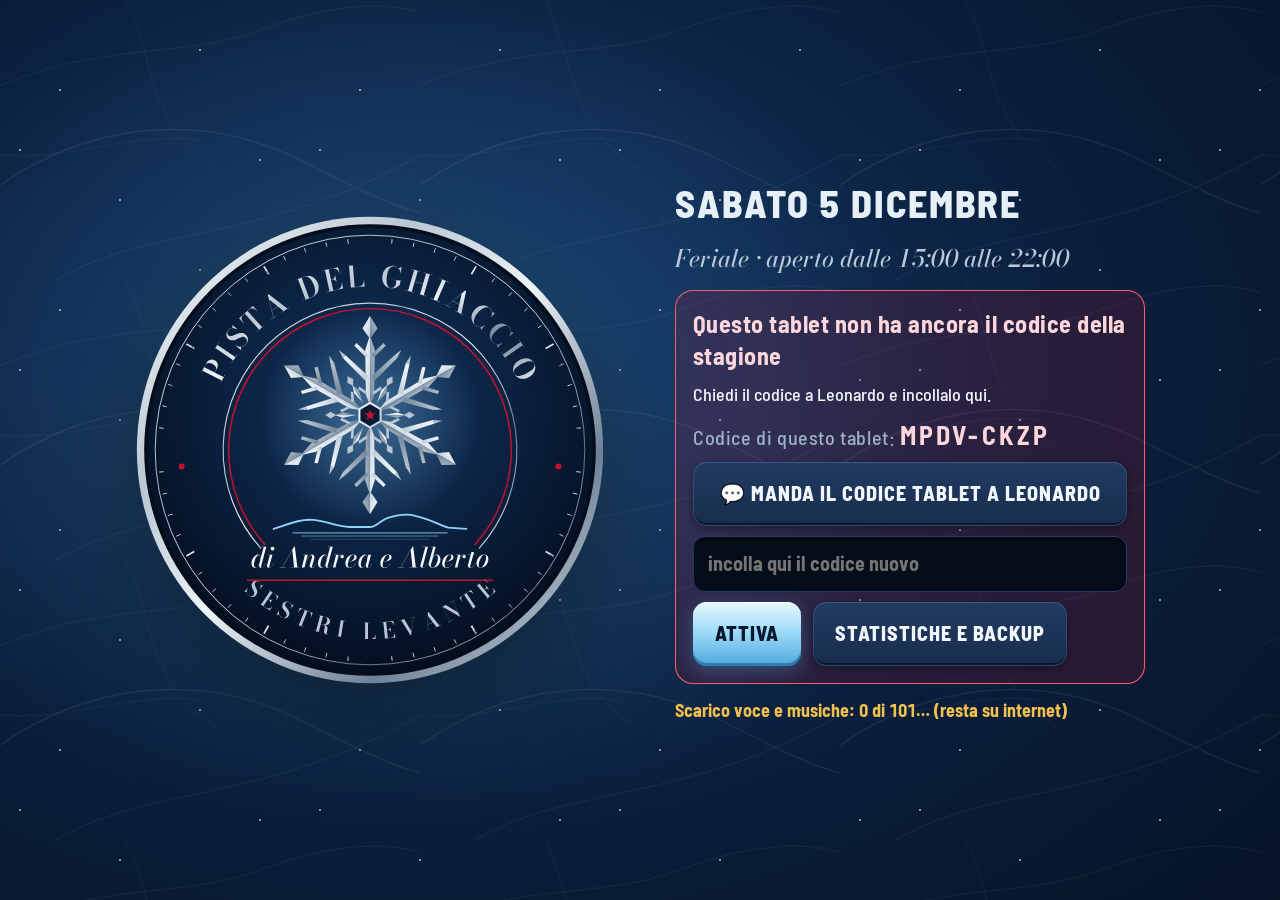
==== commit a7bc09b9: "Versione 20261113-205544" ====
--- a/index.html
+++ b/index.html
@@ -5,17 +5,21 @@
   <meta name="viewport" content="width=device-width, initial-scale=1, viewport-fit=cover, user-scalable=no">
   <meta name="theme-color" content="#081A33">
   <meta name="mobile-web-app-capable" content="yes">
+  <meta name="apple-mobile-web-app-capable" content="yes">
+  <meta name="apple-mobile-web-app-status-bar-style" content="black-translucent">
+  <meta name="apple-mobile-web-app-title" content="Pista Ghiaccio">
+  <meta name="format-detection" content="telephone=no">
   <title>Pista del Ghiaccio – Sestri Levante</title>
   <link rel="manifest" href="manifest.json">
   <link rel="icon" href="icone/icona-192.png">
-  <link rel="apple-touch-icon" href="icone/icona-192.png">
+  <link rel="apple-touch-icon" href="icone/icona-180.png">
   <link rel="stylesheet" href="css/stile.css">
 </head>
 <body>
 
 <section id="avvio" class="avvio">
   <div class="avvio-neve" aria-hidden="true"></div>
-  <img src="logo/logo.svg" alt="Pista del Ghiaccio di Sestri Levante – di Andrea e Alberto" class="avvio-logo">
+  <img src="logo/logo.svg" alt="Pista del Ghiaccio – Sestri Levante" class="avvio-logo">
   <div class="avvio-colonna">
     <p class="avvio-data" id="avvio-data"></p>
     <p class="avvio-orario" id="avvio-orario"></p>
@@ -23,9 +27,11 @@
     <div class="avvio-opzioni">
       <label class="spunta"><input type="checkbox" id="avvio-tada"> Suona la fanfara</label>
       <label class="spunta"><input type="checkbox" id="avvio-benvenuto"> Annuncio di benvenuto</label>
+      <label class="spunta" id="avvio-yt-riga" hidden><input type="checkbox" id="avvio-yt"> Musica YouTube</label>
     </div>
     <p class="avvio-nota">Il tocco attiva l'audio e tiene acceso lo schermo.</p>
     <div id="avvio-licenza" class="avvio-licenza"></div>
+    <p class="avvio-offline" id="avvio-offline"></p>
   </div>
 </section>
 
@@ -47,16 +53,19 @@
 <nav class="menu" aria-label="Pagine">
   <button data-pagina="oggi" class="attivo">
     <svg viewBox="0 0 48 48"><path d="M6 14h36v7a4 4 0 0 0 0 8v7H6v-7a4 4 0 0 0 0-8z" /><path d="M30 14v22" stroke-dasharray="3 3"/></svg>
-    Oggi</button>
+    Cassa</button>
   <button data-pagina="pinguini">
     <svg viewBox="0 0 48 48"><path d="M24 5c-7 0-11 6-11 13v9c-4 3-6 7-5 10 3 0 5-2 6-4 1 5 5 9 10 9s9-4 10-9c1 2 3 4 6 4 1-3-1-7-5-10v-9c0-7-4-13-11-13z"/><path d="M19 18h.1M29 18h.1M21 24l3 3 3-3"/></svg>
     Pinguini</button>
+  <button data-pagina="turni" class="menu-turni">
+    <svg viewBox="0 0 48 48"><circle cx="24" cy="27" r="15"/><path d="M24 18v9l6 4M19 5h10M24 5v7"/></svg>
+    Turni</button>
   <button data-pagina="suoni">
     <svg viewBox="0 0 48 48"><path d="M8 19h8l10-8v26l-10-8H8z"/><path d="M32 17a10 10 0 0 1 0 14M37 12a17 17 0 0 1 0 24"/></svg>
-    Suoni</button>
+    Annunci</button>
   <button data-pagina="stats" data-pin>
     <svg viewBox="0 0 48 48"><path d="M8 40h32M13 34V22M21 34V12M29 34V18M37 34V26"/></svg>
-    Statistiche</button>
+    Resoconto</button>
   <button data-pagina="imp" data-pin>
     <svg viewBox="0 0 48 48"><circle cx="24" cy="24" r="6"/><path d="M24 5v7M24 36v7M5 24h7M36 24h7M10.6 10.6l5 5M32.4 32.4l5 5M10.6 37.4l5-5M32.4 15.6l5-5"/></svg>
     Impostazioni</button>
@@ -65,10 +74,22 @@
 <main>
   <section id="pg-oggi" class="pagina attiva"></section>
   <section id="pg-pinguini" class="pagina"></section>
+  <section id="pg-turni" class="pagina"></section>
   <section id="pg-suoni" class="pagina"></section>
   <section id="pg-stats" class="pagina"></section>
   <section id="pg-imp" class="pagina"></section>
 </main>
+
+<div id="yt-box" class="yt-box" hidden>
+  <div id="yt-player"></div>
+  <span class="yt-titolo"></span>
+</div>
+
+<div class="gira-telefono" aria-live="polite">
+  <div class="gira-icona">📱</div>
+  <b>Gira il telefono in orizzontale</b>
+  <span>La pista si usa col telefono (o il tablet) messo di traverso.</span>
+</div>
 
 <div id="finestre"></div>
 <div id="avvisi" aria-live="polite"></div>
--- a/css/stile.css
+++ b/css/stile.css
@@ -1 +1 @@
-@font-face{font-family:Bodoni;src:url(../font/BodoniModa.ttf) format("truetype");font-weight:400 900;font-display:swap}@font-face{font-family:Bodoni;src:url(../font/BodoniModa-Italic.ttf) format("truetype");font-weight:400 900;font-style:italic;font-display:swap}@font-face{font-family:Barlow;src:url(../font/BarlowSemiCondensed-Medium.ttf) format("truetype");font-weight:500;font-display:swap}@font-face{font-family:Barlow;src:url(../font/BarlowSemiCondensed-Bold.ttf) format("truetype");font-weight:700;font-display:swap}@font-face{font-family:Barlow;src:url(../font/BarlowSemiCondensed-ExtraBold.ttf) format("truetype");font-weight:800;font-display:swap}:root{--notte: #081A33;--abisso: #040D1C;--lastra: #0F2748;--lastra-2: #163563;--filo: rgba(185, 198, 211, .28);--argento: #B9C6D3;--neve: #F3F7FA;--ghiaccio: #8FD3F5;--ghiaccio-scuro: #2C7FB8;--rosso: #C4132F;--rosso-chiaro: #FF5A6E;--giallo: #F2C14E;--verde: #4FD1A5;--raggio: 14px;--barra: 72px;--menu: 124px;color-scheme:dark}*{box-sizing:border-box;-webkit-tap-highlight-color:transparent}html,body{margin:0;height:100%}body{background:radial-gradient(120% 90% at 60% 0%,#10305a 0%,var(--notte) 55%,var(--abisso) 100%) fixed;color:var(--neve);font:500 18px/1.35 Barlow,system-ui,sans-serif;overflow:hidden;user-select:none;-webkit-user-select:none;touch-action:manipulation}button,input,select,textarea{font:inherit;color:inherit}button{cursor:pointer;border:0;background:none}button:focus-visible,input:focus-visible,select:focus-visible,textarea:focus-visible{outline:3px solid var(--ghiaccio);outline-offset:2px}h1,h2,h3{font-family:Bodoni,Georgia,serif;font-weight:600;margin:0;letter-spacing:.01em}h2{font-size:30px}h3{font-size:22px;color:var(--argento)}.num{font-variant-numeric:tabular-nums}[hidden]{display:none!important}.barra{position:fixed;inset:0 0 auto;height:var(--barra);display:flex;align-items:center;gap:18px;padding:0 16px 0 18px;background:#040d1cd1;border-bottom:1px solid var(--filo);backdrop-filter:blur(6px);z-index:20}.barra-icona{width:52px;height:52px;border-radius:50%}.barra-nome{display:flex;flex-direction:column;line-height:1.1;min-width:0}.barra-titolo{font-family:Bodoni,serif;font-size:25px;font-weight:600}.barra-sotto{font-family:Bodoni,serif;font-style:italic;color:var(--argento);font-size:15px}.barra-centro{margin-left:auto;display:flex;align-items:center;gap:14px}.barra-ora{font-size:34px;font-weight:800;font-variant-numeric:tabular-nums;letter-spacing:.02em}.badge{display:inline-flex;align-items:center;gap:6px;padding:5px 12px;border-radius:999px;border:1px solid var(--filo);color:var(--argento);font-weight:700;font-size:16px;white-space:nowrap}.badge.festivo{border-color:var(--rosso-chiaro);color:#ffd6dc;background:#c4132f38}.badge.vacanze{border-color:var(--rosso-chiaro);color:#fff;background:var(--rosso)}.badge.chiuso,.badge.fuori{color:var(--giallo);border-color:var(--giallo)}.badge.finto{color:#1b1200;background:var(--giallo);border-color:var(--giallo)}.stato{display:flex;gap:8px}.stato span{padding:6px 12px;border-radius:10px;font-weight:700;font-size:15px;white-space:nowrap;background:#4fd1a524;color:var(--verde);border:1px solid rgba(79,209,165,.4)}.stato span.ko{background:var(--rosso);color:#fff;border-color:var(--rosso-chiaro);animation:lampo 1s steps(2) infinite}.btn-stop{height:54px;padding:0 22px;border-radius:12px;background:var(--rosso);color:#fff;font-weight:800;font-size:22px;letter-spacing:.04em;border:2px solid #ff8a98}.btn-stop:active{transform:scale(.96)}.menu{position:fixed;top:var(--barra);bottom:0;left:0;width:var(--menu);display:flex;flex-direction:column;gap:8px;padding:12px 10px;background:#040d1c99;border-right:1px solid var(--filo);z-index:10}.menu button{flex:1;max-height:128px;display:flex;flex-direction:column;align-items:center;justify-content:center;gap:6px;border-radius:var(--raggio);color:var(--argento);font-weight:700;font-size:16px}.menu svg{width:42px;height:42px;fill:none;stroke:currentColor;stroke-width:2.6;stroke-linecap:round;stroke-linejoin:round}.menu button.attivo{background:var(--lastra-2);color:var(--neve);box-shadow:inset 4px 0 0 var(--ghiaccio)}.menu button.attivo svg{stroke:var(--ghiaccio)}main{position:fixed;top:var(--barra);left:var(--menu);right:0;bottom:0}.pagina{display:none;height:100%;overflow-y:auto;padding:18px 20px 28px;overscroll-behavior:contain}.pagina.attiva{display:block}.pannello{background:var(--lastra);border:1px solid var(--filo);border-radius:18px;padding:18px}.pannello+.pannello{margin-top:14px}.riga{display:flex;gap:12px;align-items:center;flex-wrap:wrap}.spazio{flex:1}.btn{min-height:64px;padding:0 22px;border-radius:var(--raggio);font-weight:700;font-size:20px;background:var(--lastra-2);border:1px solid var(--filo);color:var(--neve);display:inline-flex;align-items:center;justify-content:center;gap:10px}.btn:active{transform:scale(.97);filter:brightness(1.15)}.btn.primario{background:var(--ghiaccio);color:var(--abisso);border-color:transparent}.btn.pericolo{background:var(--rosso);border-color:var(--rosso-chiaro);color:#fff}.btn.piccolo{min-height:50px;font-size:17px;padding:0 16px}.btn[disabled]{opacity:.4}.etichetta{color:var(--argento);font-size:16px}.vuoto{color:var(--argento);font-style:italic}.spunta{display:inline-flex;align-items:center;gap:12px;font-size:19px;min-height:52px}.spunta input{width:30px;height:30px;accent-color:var(--ghiaccio)}.interruttore{position:relative;display:inline-flex;align-items:center;gap:14px;font-weight:700;font-size:20px;min-height:60px}.interruttore input{appearance:none;width:84px;height:46px;border-radius:999px;background:#3a4a61;position:relative;transition:background .2s}.interruttore input:after{content:"";position:absolute;top:5px;left:5px;width:36px;height:36px;border-radius:50%;background:#fff;transition:transform .2s}.interruttore input:checked{background:var(--verde)}.interruttore input:checked:after{transform:translate(38px)}input[type=text],input[type=number],input[type=time],input[type=date],input[type=datetime-local],input[type=password],select,textarea{min-height:56px;border-radius:12px;border:1px solid var(--filo);background:var(--abisso);padding:0 14px;font-size:20px;color:var(--neve);user-select:text;-webkit-user-select:text}textarea{padding:12px 14px;min-height:100px;resize:vertical;width:100%}input[type=number]{width:120px}input[type=range]{width:100%;height:44px;accent-color:var(--ghiaccio)}.avvio{position:fixed;inset:0;z-index:50;display:flex;align-items:center;justify-content:center;gap:70px;background:radial-gradient(90% 90% at 35% 40%,#143a6b 0%,var(--notte) 55%,var(--abisso) 100%)}.avvio[hidden]{display:none}.avvio-logo{width:min(470px,42vw);filter:drop-shadow(0 20px 50px rgba(0,0,0,.55))}.avvio-colonna{display:flex;flex-direction:column;gap:14px;max-width:470px}.avvio-data{font-family:Bodoni,serif;font-size:34px;margin:0}.avvio-orario{margin:0;color:var(--argento);font-size:22px}.btn-avvia{margin-top:14px;height:130px;border-radius:22px;background:var(--ghiaccio);color:var(--abisso);font-weight:800;font-size:40px;letter-spacing:.04em;box-shadow:0 0 0 6px #8fd3f52e,0 18px 40px #00000073}.btn-avvia:active{transform:scale(.97)}.avvio-opzioni{display:flex;gap:22px;flex-wrap:wrap}.avvio-nota{color:var(--argento);margin:0;font-size:16px}.velo{position:fixed;inset:0;z-index:60;background:#020710b8;display:flex;align-items:center;justify-content:center;padding:20px}.finestra{background:var(--lastra);border:1px solid var(--filo);border-radius:22px;padding:24px;width:min(760px,100%);max-height:100%;overflow-y:auto;box-shadow:0 30px 80px #0009}.finestra h2{margin-bottom:14px}.finestra .azioni{display:flex;gap:12px;justify-content:flex-end;margin-top:22px;flex-wrap:wrap}.finestra .azioni .btn{min-width:170px}#avvisi{position:fixed;bottom:22px;left:50%;transform:translate(-50%);z-index:70;display:flex;flex-direction:column;gap:10px;align-items:center}.avviso{display:flex;align-items:center;gap:18px;padding:14px 18px 14px 22px;border-radius:16px;background:var(--neve);color:var(--abisso);font-weight:700;font-size:20px;box-shadow:0 14px 40px #00000080}.avviso .btn{min-height:52px;background:var(--abisso);color:var(--neve)}.aggiorna{position:fixed;top:calc(var(--barra) + 10px);left:50%;transform:translate(-50%);z-index:65;padding:18px 30px;border-radius:16px;background:var(--giallo);color:#1b1200;font-weight:800;font-size:21px;box-shadow:0 12px 30px #00000080}.oggi{display:grid;grid-template-columns:1.25fr 1fr;gap:18px;min-height:100%}.cassa{display:flex;flex-direction:column;gap:14px}.btn-ingresso{flex:1;min-height:250px;border-radius:24px;background:var(--ghiaccio);color:var(--abisso);display:flex;flex-direction:column;align-items:center;justify-content:center;gap:4px;box-shadow:inset 0 -8px #040d1c2e}.btn-ingresso:active{transform:scale(.985);filter:brightness(1.1)}.btn-ingresso b{font-size:84px;font-weight:800;line-height:1}.btn-ingresso span{font-size:22px;font-weight:700}.rapidi{display:grid;grid-template-columns:repeat(3,1fr);gap:14px}.rapidi .btn{min-height:110px;font-size:44px;font-weight:800;border-radius:20px}.annulla-riga{display:flex;gap:14px}.annulla-riga .btn{flex:1}.contatori{display:grid;grid-template-columns:1fr 1fr;gap:12px}.contatore{background:var(--abisso);border:1px solid var(--filo);border-radius:14px;padding:12px 16px}.contatore b{display:block;font-size:38px;font-weight:800;font-variant-numeric:tabular-nums;line-height:1.1}.contatore span{color:var(--argento);font-size:16px}.totale{grid-column:span 2;display:flex;align-items:baseline;justify-content:space-between;border-color:var(--ghiaccio)}.totale b{font-size:50px;color:var(--ghiaccio)}.lato{display:flex;flex-direction:column;gap:14px}.giorno-titolo{display:flex;align-items:center;justify-content:space-between;gap:12px}.chiusura-conto{font-size:46px;font-weight:800;font-variant-numeric:tabular-nums;line-height:1.05}.meteo-box{display:flex;align-items:center;gap:16px}.meteo-icona{font-size:56px;line-height:1;white-space:nowrap}.meteo-storia{color:var(--argento);font-size:16px}.promemoria{border-color:var(--giallo);background:#f2c14e1a}.promemoria b{color:var(--giallo)}.griglia-pinguini{display:grid;grid-template-columns:repeat(auto-fill,minmax(146px,1fr));gap:10px}.pinguino{position:relative;aspect-ratio:1 / .8;border-radius:18px;background:var(--lastra);border:2px solid var(--filo);display:flex;flex-direction:column;align-items:center;justify-content:center;overflow:hidden}.pinguino:active{transform:scale(.97)}.pinguino svg.ghiera{position:absolute;width:86%;height:86%}.pinguino .n{position:relative;font-size:56px;font-weight:800;line-height:1;font-variant-numeric:tabular-nums}.pinguino .t{position:relative;font-size:22px;font-weight:700;font-variant-numeric:tabular-nums;color:var(--argento)}.pinguino.libero .t{font-size:17px}.pinguino.uso{background:var(--lastra-2);border-color:var(--ghiaccio)}.pinguino.uso .t{color:var(--ghiaccio)}.pinguino.ultimo{background:#4a3a0c;border-color:var(--giallo);animation:lampeggia .9s ease-in-out infinite}.pinguino.ultimo .t{color:var(--giallo)}.pinguino.scaduto{background:var(--rosso);border-color:#ff9aa6}.pinguino.scaduto .t{color:#fff}.pinguino .turni{position:absolute;top:8px;right:10px;font-size:15px;font-weight:800;color:var(--neve);background:#00000059;padding:2px 8px;border-radius:8px}@keyframes lampeggia{50%{background:#7a5e10}}@keyframes lampo{50%{opacity:.55}}.legenda{display:flex;gap:18px;color:var(--argento);font-size:16px;flex-wrap:wrap}.legenda i{display:inline-block;width:16px;height:16px;border-radius:4px;vertical-align:-2px;margin-right:6px}.suoni{display:grid;grid-template-columns:1fr 380px;gap:18px}.gruppo-suoni{margin-bottom:16px}.gruppo-suoni h3{margin-bottom:10px}.griglia-suoni{display:grid;grid-template-columns:repeat(auto-fill,minmax(190px,1fr));gap:10px}.suono{min-height:84px;border-radius:14px;padding:10px 14px;text-align:left;font-weight:700;font-size:19px;background:var(--lastra-2);border:1px solid var(--filo);border-left:6px solid var(--colore, var(--ghiaccio));display:flex;flex-direction:column;justify-content:center}.suono small{color:var(--argento);font-weight:500;font-size:14px;line-height:1.2;margin-top:3px;display:-webkit-box;-webkit-line-clamp:2;-webkit-box-orient:vertical;overflow:hidden}.suono:active{filter:brightness(1.3);transform:scale(.98)}.suono.suonando{box-shadow:0 0 0 3px var(--ghiaccio)}.lettore .titolo{font-size:20px;font-weight:700;min-height:28px;overflow:hidden;text-overflow:ellipsis;white-space:nowrap}.lettore .comandi{display:grid;grid-template-columns:repeat(3,1fr);gap:10px;margin:12px 0}.lettore .comandi .btn{min-height:72px;font-size:28px}.lista-musica{max-height:220px;overflow-y:auto;margin-top:10px}.lista-musica div{display:flex;align-items:center;gap:10px;padding:8px 0;border-bottom:1px solid var(--filo)}.lista-musica div span{flex:1;overflow:hidden;text-overflow:ellipsis;white-space:nowrap}.lista-musica div.ora span{color:var(--ghiaccio);font-weight:700}.in-onda{color:var(--ghiaccio);font-weight:700;min-height:26px}.filtri{display:flex;gap:10px;flex-wrap:wrap;align-items:center;margin-bottom:14px}.filtri .btn.attivo{background:var(--ghiaccio);color:var(--abisso)}.tessere{display:grid;grid-template-columns:repeat(5,1fr);gap:12px;margin-bottom:14px}.tessera{background:var(--lastra);border:1px solid var(--filo);border-radius:16px;padding:14px 16px}.tessera b{display:block;font-size:34px;font-weight:800;font-variant-numeric:tabular-nums}.tessera span{color:var(--argento);font-size:15px}.grafici{display:grid;grid-template-columns:1fr 1fr;gap:14px}.grafico{background:var(--lastra);border:1px solid var(--filo);border-radius:18px;padding:14px;height:340px;display:flex;flex-direction:column}.grafico.largo{grid-column:span 2}.grafico h3{font-size:19px;margin-bottom:8px}.grafico .tela{position:relative;flex:1;min-height:0}table.tab{width:100%;border-collapse:collapse;font-size:17px}table.tab th{text-align:left;color:var(--argento);font-weight:700;padding:8px 10px;border-bottom:1px solid var(--filo)}table.tab td{padding:10px;border-bottom:1px solid rgba(185,198,211,.12);font-variant-numeric:tabular-nums}table.tab tr.festivo td:first-child{box-shadow:inset 4px 0 0 var(--rosso)}table.tab td.dx,table.tab th.dx{text-align:right}.imp{display:grid;grid-template-columns:1fr 1fr;gap:14px;align-items:start}.campo{display:flex;align-items:center;justify-content:space-between;gap:14px;padding:10px 0;border-bottom:1px solid rgba(185,198,211,.12)}.campo:last-child{border-bottom:0}.campo>span{font-size:19px}.elenco-voce{display:flex;align-items:center;gap:10px;padding:10px 0;border-bottom:1px solid rgba(185,198,211,.12)}.elenco-voce .testo{flex:1}.elenco-voce .testo small{display:block;color:var(--argento)}.tastierino{display:grid;grid-template-columns:repeat(3,110px);gap:12px;justify-content:center;margin-top:16px}.tastierino .btn{min-height:90px;font-size:36px}.pin-puntini{text-align:center;font-size:44px;letter-spacing:16px;min-height:60px}.meteo-scelte{display:grid;grid-template-columns:repeat(3,1fr);gap:12px}.meteo-scelte button,.meteo-extra button{min-height:112px;border-radius:18px;background:var(--lastra-2);border:2px solid var(--filo);display:flex;flex-direction:column;align-items:center;justify-content:center;gap:4px;font-weight:700;font-size:20px}.meteo-scelte button i,.meteo-extra button i{font-style:normal;font-size:46px;line-height:1.1}.meteo-scelte button.sel,.meteo-extra button.sel{border-color:var(--ghiaccio);background:#1d4a80;box-shadow:0 0 0 3px #8fd3f559}.meteo-extra{display:grid;grid-template-columns:1fr 1fr;gap:12px;margin-top:12px}.meteo-extra button{min-height:84px;flex-direction:row;gap:12px}.meteo-extra button i{font-size:36px}.debug-barra{border-color:var(--giallo)}@media (max-width: 1100px){.oggi,.suoni,.imp,.grafici{grid-template-columns:1fr}.grafico.largo{grid-column:auto}.tessere{grid-template-columns:repeat(2,1fr)}.barra-sotto{display:none}}@media (prefers-reduced-motion: reduce){.pinguino.ultimo,.stato span.ko{animation:none}}:root{--alto: env(safe-area-inset-top, 0px);--basso: env(safe-area-inset-bottom, 0px);--fondo: #06101f;--sup: #0d1b31;--sup2: #12233e;--sup3: #1a2f50;--riga: #263d61;--testo: #f1f6fb;--tenue: #9fb2c6;--spento: #5f7389;--cromo: #e6eef6;--filetto: #b9c9d9;--gh1: #e9f8ff;--gh2: #9fdcf8;--gh3: #4ea9dc;--gh-ink: #04182e;--r: 16px;--r-s: 12px;--display: "Barlow", "Arial Narrow", sans-serif;--brina: repeating-linear-gradient(28deg, rgba(255,255,255,.035) 0 1px, transparent 1px 5px), repeating-linear-gradient(-62deg, rgba(255,255,255,.028) 0 1px, transparent 1px 7px);--pattini: url("data:image/svg+xml,%3Csvg xmlns='http://www.w3.org/2000/svg' width='420' height='280'%3E%3Cg fill='none' stroke='%23ffffff' stroke-linecap='round'%3E%3Cpath d='M-20 200C80 120 200 110 300 160S440 230 460 200' stroke-opacity='.07' stroke-width='1.3'/%3E%3Cpath d='M-10 90C100 40 180 60 260 30S400 0 440 20' stroke-opacity='.05'/%3E%3Cpath d='M40 290C140 220 260 250 430 150' stroke-opacity='.06'/%3E%3Cpath d='M120 -10C160 60 140 120 220 170' stroke-opacity='.04'/%3E%3Cpath d='M-30 150C60 170 120 130 200 140' stroke-opacity='.05' stroke-width='.8'/%3E%3C/g%3E%3C/svg%3E")}body{background:var(--pattini),radial-gradient(110% 80% at 65% -10%,#143865 0%,#0a1f3c 40%,var(--fondo) 75%) fixed;background-size:420px 280px,auto;-webkit-font-smoothing:antialiased;font-variant-numeric:tabular-nums}h2{font-family:var(--display);font-weight:800;text-transform:uppercase;letter-spacing:.04em;font-size:30px;line-height:1;color:var(--testo)}h3{font-family:var(--display);font-weight:800;text-transform:uppercase;letter-spacing:.05em;font-size:21px;line-height:1.05;color:var(--cromo)}.barra{background:var(--brina),var(--pattini),linear-gradient(180deg,#16325a,#0b1d38);background-size:auto,420px 280px,auto;border-bottom:0;box-shadow:inset 0 -1px #04101f,inset 0 -6px #0c1a30,0 10px 26px #00000080;backdrop-filter:none}.barra:before{content:"";position:absolute;left:7px;right:7px;bottom:9px;top:calc(var(--alto) + 7px);border:1px solid var(--filetto);border-radius:10px;opacity:.45;pointer-events:none}.barra .ang{position:absolute;width:14px;height:14px;z-index:1;background:radial-gradient(circle at 35% 30%,#fff 0 8%,#d6dde4 32%,#6d7680)}.ang.a1{top:var(--alto);left:0;border-radius:0 0 7px}.ang.a2{top:var(--alto);right:0;border-radius:0 0 0 7px}.ang.a3{bottom:0;left:0;border-radius:0 7px 0 0}.ang.a4{bottom:0;right:0;border-radius:7px 0 0}.barra-icona{width:54px;height:54px;filter:drop-shadow(0 3px 8px rgba(0,0,0,.7))}.barra-titolo{font-family:var(--display);font-weight:800;text-transform:uppercase;letter-spacing:.06em;font-size:26px;color:var(--cromo);line-height:1}.barra-sotto{font-size:16px;margin-top:3px;color:var(--filetto)}.barra-ora{display:inline-flex;align-items:center;gap:10px;padding:4px 16px 4px 14px;border-radius:99px;background:#050c17;box-shadow:inset 0 0 0 1px #2d4466,inset 0 2px 6px #000c;font-family:var(--display);font-size:32px;color:#fff}.barra-ora:before{content:"";width:10px;height:10px;border-radius:50%;background:#5fd1ff;box-shadow:0 0 10px 2px #5fd1ffcc;animation:respiro 2.4s ease-in-out infinite}@keyframes respiro{50%{opacity:.45}}.badge{font-family:var(--display);text-transform:uppercase;letter-spacing:.05em;font-size:15px;padding:6px 13px;background:#00000040}.stato span{font-family:var(--display);text-transform:uppercase;letter-spacing:.05em;background:#0000004d;box-shadow:inset 0 0 0 1px #4fd1a573;border:0;display:inline-flex;align-items:center;gap:7px}.stato span:before{content:"";width:8px;height:8px;border-radius:50%;background:var(--verde);box-shadow:0 0 8px 1px #4fd1a5cc}.stato span.ko{background:var(--rosso);box-shadow:inset 0 0 0 1px #ff8a98}.stato span.ko:before{background:#fff;box-shadow:0 0 8px 2px #fff}.btn-stop{font-family:var(--display);letter-spacing:.08em;border:0;background:linear-gradient(180deg,#ea3a4d,#b5132b);box-shadow:inset 0 1px #ffffff4d,inset 0 -4px #7d0c1d,0 6px 16px #c4132f59}.menu{background:linear-gradient(180deg,#050c18d9,#050c18a6);border-right:0;box-shadow:inset -1px 0 #1a2c48;gap:10px}.menu button{position:relative;font-family:var(--display);text-transform:uppercase;letter-spacing:.06em;font-size:15px;background:var(--sup);color:var(--tenue);box-shadow:inset 0 1px #ffffff0d,inset 0 -3px #040b16,0 2px 6px #0000004d}.menu button:before{content:"";position:absolute;top:10px;right:10px;width:8px;height:8px;border-radius:50%;background:#22344f;box-shadow:inset 0 1px 1px #0009}.menu svg{stroke-width:2.3}.menu button.attivo{background:linear-gradient(180deg,#1d3a63,#12284a);color:#fff;box-shadow:inset 0 0 0 1px #35557f,inset 0 -3px 0 var(--rosso),0 4px 12px #0006}.menu button.attivo:before{background:#5fd1ff;box-shadow:0 0 10px 2px #5fd1ffcc}.menu button.attivo svg{stroke:var(--gh2);filter:drop-shadow(0 0 6px rgba(143,211,245,.45))}.pannello,.tessera,.grafico{background:linear-gradient(180deg,var(--sup2),var(--sup));border:0;border-radius:var(--r);box-shadow:inset 0 0 0 1px var(--riga),inset 0 1px #ffffff0a,0 8px 22px #0000004d}.pannello>h3:first-child,.grafico>h3:first-child{margin-bottom:10px!important}.finestra{background:var(--brina),linear-gradient(180deg,#14294a,#0c1b33);border:0;box-shadow:inset 0 0 0 1px #35557f,inset 0 3px 0 var(--filetto),0 30px 80px #000000b3}.velo{background:#020710c7;backdrop-filter:blur(3px);-webkit-backdrop-filter:blur(3px)}.promemoria{background:linear-gradient(180deg,#f2c14e24,#f2c14e0f);box-shadow:inset 0 0 0 1px #f2c14e8c,inset 4px 0 0 var(--giallo)}.btn{font-family:var(--display);text-transform:uppercase;letter-spacing:.05em;font-weight:800;border:0;color:var(--testo);background:linear-gradient(180deg,#213b62,#182d4d);box-shadow:inset 0 1px #ffffff14,inset 0 0 0 1px #2d4a74,inset 0 -3px #0a1729,0 3px 8px #00000059;transition:transform .08s,filter .15s}.btn:active{transform:translateY(2px);filter:brightness(1.15)}.btn.primario{color:var(--gh-ink);background:linear-gradient(180deg,var(--gh1) 0%,var(--gh2) 45%,var(--gh3) 100%);box-shadow:inset 0 1px #fffc,inset 0 -3px #2a7fb3,0 5px 18px #5fbef04d}.btn.pericolo{background:linear-gradient(180deg,#e8394c,#ad1328);box-shadow:inset 0 1px #ffffff40,inset 0 -3px #6d0a18,0 4px 14px #c4132f4d}.btn.piccolo{font-size:16px}.filtri .btn.attivo{color:#fff;background:linear-gradient(180deg,#1d3a63,#12284a);box-shadow:inset 0 0 0 1px #4a6c99,inset 0 -3px 0 var(--rosso)}.btn-ingresso{position:relative;overflow:hidden;color:var(--gh-ink);background:var(--pattini),linear-gradient(160deg,#ffffff8c,#fff0 38%),linear-gradient(180deg,#e3f6ff,#a6defa 48%,#5db3e3);background-size:420px 280px,auto,auto;box-shadow:inset 0 2px #ffffffe6,inset 0 0 0 1px #ffffff59,inset 0 -8px #2f86bb,0 14px 34px #3caae647}.btn-ingresso:after{content:"";position:absolute;top:-40%;bottom:-40%;width:26%;left:-40%;background:linear-gradient(90deg,transparent,rgba(255,255,255,.55),transparent);transform:rotate(18deg);animation:riflesso 7s ease-in-out infinite}@keyframes riflesso{0%,70%{left:-40%}to{left:130%}}.btn-ingresso b{font-family:var(--display);font-size:104px;letter-spacing:.01em;text-shadow:0 2px 0 rgba(255,255,255,.5)}.btn-ingresso span{font-family:var(--display);text-transform:uppercase;letter-spacing:.08em;font-weight:800;font-size:23px}.btn-ingresso:active{transform:translateY(3px)}.rapidi .btn{font-size:48px;letter-spacing:.02em;background:linear-gradient(180deg,#1f3a62,#152a49);box-shadow:inset 0 1px #ffffff14,inset 0 0 0 1px #2d4a74,inset 0 -4px 0 var(--gh3),0 4px 10px #00000059}.annulla-riga .btn{color:var(--tenue);box-shadow:inset 0 1px #ffffff0f,inset 0 0 0 1px #2d4a74,inset 0 -3px #4a5d78}.contatori{gap:0;border-radius:var(--r);overflow:hidden;background:#071223;box-shadow:inset 0 0 0 1px var(--riga)}.contatore{background:none;border:0;border-radius:0;padding:12px 16px 11px;text-align:center}.contatore+.contatore:not(.totale){box-shadow:inset 1px 0 0 var(--riga)}.contatore b{font-family:var(--display);font-size:44px;line-height:1;letter-spacing:.02em}.contatore span{font-size:15px;font-weight:700}.totale{text-align:left;align-items:center;padding:14px 18px;background:var(--brina),linear-gradient(180deg,#13284a,#0c1b33);box-shadow:inset 0 1px 0 var(--riga),inset 0 3px 0 var(--filetto)}.totale span{font-family:var(--display);text-transform:uppercase;letter-spacing:.07em;font-size:18px;color:var(--cromo)}.totale b{font-size:58px;color:var(--gh2);text-shadow:0 0 22px rgba(143,211,245,.35)}.giorno-titolo h2{font-size:28px}.chiusura-conto{font-family:var(--display);font-size:64px;letter-spacing:.02em;color:#fff}.meteo-box .btn{white-space:nowrap}.pinguino{border:0;border-radius:18px;background:linear-gradient(180deg,#132848,#0c1b33);box-shadow:inset 0 0 0 1px var(--riga),inset 0 1px #ffffff0d,inset 0 -4px #081325,0 4px 12px #0000004d}.pinguino .n{font-family:var(--display);font-size:62px;letter-spacing:.01em}.pinguino .t{font-family:var(--display);letter-spacing:.04em}.pinguino.libero .t{text-transform:uppercase;color:var(--spento)}.pinguino.libero .n{color:#c9d6e3}.pinguino.uso{border:0;background:var(--pattini),linear-gradient(180deg,#1c4373,#11294b);background-size:420px 280px,auto;box-shadow:inset 0 0 0 2px var(--gh3),inset 0 -4px 0 var(--gh2),0 0 20px #5fbef038}.pinguino.ultimo{border:0;background:linear-gradient(180deg,#5a4610,#3b2d08);box-shadow:inset 0 0 0 2px var(--giallo),inset 0 -4px 0 var(--giallo),0 0 22px #f2c14e4d}.pinguino.scaduto{border:0;background:repeating-linear-gradient(135deg,#d01a35 0 16px,#a8102a 16px 32px);box-shadow:inset 0 0 0 2px #ff9aa6,inset 0 -4px #ffd0d6,0 0 26px #d01a3573}.pinguino .turni{font-family:var(--display);letter-spacing:.04em;background:#00000073;box-shadow:inset 0 0 0 1px #fff3}.legenda{font-family:var(--display);text-transform:uppercase;letter-spacing:.05em;font-size:14px}.suono{border:0;border-radius:14px;font-family:var(--display);letter-spacing:.02em;background:linear-gradient(180deg,#1c3559,#142a48);box-shadow:inset 0 1px #ffffff12,inset 0 0 0 1px #2a4670,inset 0 -4px 0 var(--colore, var(--gh3)),0 3px 8px #0000004d}.suono small{font-family:Barlow,sans-serif;letter-spacing:0}.suono.suonando{box-shadow:inset 0 0 0 2px var(--gh2),inset 0 -4px 0 var(--colore, var(--gh3)),0 0 18px #8fd3f566}.gruppo-suoni h3{display:flex;align-items:center;gap:10px}.gruppo-suoni h3:after{content:"";flex:1;height:1px;background:linear-gradient(90deg,var(--riga),transparent)}.lettore .titolo{font-family:var(--display);letter-spacing:.03em}.in-onda{font-family:var(--display);text-transform:uppercase;letter-spacing:.05em;color:var(--gh2)}.tessera{text-align:center;padding:14px 10px 12px}.tessera b{font-family:var(--display);font-size:40px;line-height:1.05;letter-spacing:.02em}.tessera span{font-weight:700;font-size:14px}.tessere .tessera:first-child{box-shadow:inset 0 0 0 1px var(--riga),inset 0 3px 0 var(--filetto),0 8px 22px #0000004d}.tessere .tessera:first-child b{color:var(--gh2)}table.tab th{font-family:var(--display);text-transform:uppercase;letter-spacing:.05em;font-size:15px}.campo{border-bottom:1px solid #1d3253}.campo>span{font-size:18px;font-weight:600}input[type=text],input[type=number],input[type=time],input[type=date],input[type=datetime-local],input[type=password],select,textarea{background:#050d19;border:1px solid var(--riga);font-weight:700;box-shadow:inset 0 2px 5px #00000080}input:focus,select:focus,textarea:focus{outline:none;border-color:var(--gh2);box-shadow:0 0 0 3px #8fd3f533,inset 0 2px 5px #00000080}.interruttore input{background:#26364d;box-shadow:inset 0 2px 5px #0009}.interruttore input:after{background:linear-gradient(180deg,#fff,#cfd8e2);box-shadow:0 2px 5px #00000080}.interruttore input:checked{background:linear-gradient(180deg,#3fbf92,#2a9670)}.meteo-scelte button,.meteo-extra button{border:0;font-family:var(--display);text-transform:uppercase;letter-spacing:.05em;background:linear-gradient(180deg,#1c3559,#142a48);box-shadow:inset 0 1px #ffffff12,inset 0 0 0 1px #2a4670,inset 0 -4px #0a1729,0 3px 8px #0000004d}.meteo-scelte button.sel,.meteo-extra button.sel{border:0;background:linear-gradient(180deg,#2a5a90,#1b3f6c);box-shadow:inset 0 0 0 2px var(--gh2),inset 0 -4px 0 var(--rosso),0 0 18px #8fd3f559}.avviso{background:linear-gradient(180deg,#fff,#e2edf6);color:var(--gh-ink);box-shadow:inset 0 -3px 0 var(--gh3),0 16px 40px #0000008c;font-family:var(--display);letter-spacing:.02em;font-size:21px}.aggiorna{font-family:var(--display);text-transform:uppercase;letter-spacing:.05em;box-shadow:inset 0 -3px #a07a1c,0 12px 30px #00000080}.avvio{background:var(--pattini),radial-gradient(70% 80% at 30% 45%,rgba(95,190,240,.18) 0%,transparent 60%),radial-gradient(100% 100% at 35% 40%,#143a6b 0%,#0a1f3c 50%,var(--fondo) 100%);background-size:420px 280px,auto,auto;overflow:hidden}.avvio-neve{position:absolute;inset:-100px 0 0;pointer-events:none;opacity:.55;background-image:radial-gradient(2px 2px at 20px 30px,#fff 50%,transparent 51%),radial-gradient(1.5px 1.5px at 120px 80px,#fff 50%,transparent 51%),radial-gradient(2.5px 2.5px at 200px 150px,#fff 50%,transparent 51%),radial-gradient(1.5px 1.5px at 60px 190px,#fff 50%,transparent 51%),radial-gradient(2px 2px at 260px 40px,#fff 50%,transparent 51%);background-size:300px 220px;animation:nevica 16s linear infinite}@keyframes nevica{to{transform:translateY(220px)}}.avvio-logo,.avvio-colonna{position:relative}.avvio-logo{filter:drop-shadow(0 24px 60px rgba(0,0,0,.6)) drop-shadow(0 0 40px rgba(95,190,240,.15))}.avvio-data{font-family:var(--display);font-weight:800;text-transform:uppercase;letter-spacing:.05em;font-size:38px;color:var(--cromo)}.avvio-orario{font-family:Bodoni,serif;font-style:italic;font-size:24px;color:var(--filetto)}.btn-avvia{position:relative;overflow:hidden;border-radius:24px;color:var(--gh-ink);font-family:var(--display);font-size:44px;letter-spacing:.08em;background:linear-gradient(160deg,#ffffff8c,#fff0 40%),linear-gradient(180deg,#e3f6ff,#a6defa 48%,#5db3e3);box-shadow:inset 0 2px #ffffffe6,inset 0 -7px #2f86bb,0 0 0 7px #8fd3f524,0 20px 46px #00000080,0 0 50px #5fbef040}.btn-avvia:after{content:"";position:absolute;top:-40%;bottom:-40%;width:22%;left:-40%;background:linear-gradient(90deg,transparent,rgba(255,255,255,.6),transparent);transform:rotate(18deg);animation:riflesso 5s ease-in-out infinite}.btn-avvia:active{transform:translateY(3px)}.avvio-opzioni .spunta{font-weight:700}@media (prefers-reduced-motion: reduce){.avvio-neve,.btn-ingresso:after,.btn-avvia:after,.barra-ora:before{animation:none}}@media (max-width: 1200px){.barra-titolo{font-size:22px}.barra-ora{font-size:28px;padding:3px 13px 3px 11px}}.yt-box{position:fixed;right:calc(14px + env(safe-area-inset-right,0px));bottom:calc(14px + var(--basso));z-index:30;padding:8px 8px 6px;border-radius:16px;background:linear-gradient(180deg,#14294a,#0b1a31);box-shadow:inset 0 0 0 1px #35557f,inset 0 3px 0 var(--filetto),0 14px 34px #0009}.yt-box iframe{display:block;width:356px;height:200px;border:0;border-radius:10px;background:#000}.yt-titolo{display:block;max-width:356px;margin-top:5px;font-family:var(--display);letter-spacing:.03em;font-size:15px;color:var(--gh2);white-space:nowrap;overflow:hidden;text-overflow:ellipsis}.yt-titolo:empty{display:none}body.yt-attivo .pagina{padding-bottom:calc(260px + var(--basso))}.yt-intestazione{display:flex;align-items:center;gap:10px}.yt-logo{display:inline-grid;place-items:center;width:34px;height:24px;border-radius:7px;background:linear-gradient(180deg,#ff3b3b,#c4161c);color:#fff;font-size:13px}.yt-avviso{margin:8px 0;padding:10px 12px;border-radius:12px;background:#f2c14e24;box-shadow:inset 0 0 0 1px var(--giallo);color:var(--giallo);font-weight:700}.avvio-licenza{display:flex;flex-direction:column;gap:10px}.avvio-licenza:empty{display:none}.avvio-licenza b{font-family:var(--display);font-size:24px;letter-spacing:.02em}.avvio-licenza.avviso b{color:var(--giallo)}.avvio-licenza.scaduta{padding:18px;border-radius:18px;background:#c4132f29;box-shadow:inset 0 0 0 1px var(--rosso-chiaro)}.avvio-licenza.scaduta b{color:#ffd6dc}.avvio-licenza input{min-height:56px;width:100%}.pannello.licenza.avviso{box-shadow:inset 0 0 0 1px var(--giallo),inset 0 3px 0 var(--giallo)}.pannello.licenza.scaduta{box-shadow:inset 0 0 0 1px var(--rosso-chiaro),inset 0 3px 0 var(--rosso)}body.sola-lettura .menu button[data-pagina=oggi],body.sola-lettura .menu button[data-pagina=pinguini],body.sola-lettura .menu button[data-pagina=suoni]{display:none}.riattiva{position:fixed;inset:0;z-index:90;display:flex;flex-direction:column;align-items:center;justify-content:center;gap:14px;background:radial-gradient(70% 70% at 50% 50%,#d01a35eb,#780818f2);color:#fff;border:0;font-family:var(--display);text-transform:uppercase;letter-spacing:.06em;cursor:pointer}.riattiva b{font-size:84px;line-height:1;animation:respiro 1.4s ease-in-out infinite}.riattiva span{font-size:32px}
+@font-face{font-family:Bodoni;src:url(../font/BodoniModa.ttf) format("truetype");font-weight:400 900;font-display:swap}@font-face{font-family:Bodoni;src:url(../font/BodoniModa-Italic.ttf) format("truetype");font-weight:400 900;font-style:italic;font-display:swap}@font-face{font-family:Barlow;src:url(../font/BarlowSemiCondensed-Medium.ttf) format("truetype");font-weight:500;font-display:swap}@font-face{font-family:Barlow;src:url(../font/BarlowSemiCondensed-Bold.ttf) format("truetype");font-weight:700;font-display:swap}@font-face{font-family:Barlow;src:url(../font/BarlowSemiCondensed-ExtraBold.ttf) format("truetype");font-weight:800;font-display:swap}:root{--notte: #081A33;--abisso: #040D1C;--lastra: #0F2748;--lastra-2: #163563;--filo: rgba(185, 198, 211, .28);--argento: #B9C6D3;--neve: #F3F7FA;--ghiaccio: #8FD3F5;--ghiaccio-scuro: #2C7FB8;--rosso: #C4132F;--rosso-chiaro: #FF5A6E;--giallo: #F2C14E;--verde: #4FD1A5;--raggio: 14px;--barra: 72px;--menu: 124px;color-scheme:dark}*{box-sizing:border-box;-webkit-tap-highlight-color:transparent}html,body{margin:0;height:100%}body{background:radial-gradient(120% 90% at 60% 0%,#10305a 0%,var(--notte) 55%,var(--abisso) 100%) fixed;color:var(--neve);font:500 18px/1.35 Barlow,system-ui,sans-serif;overflow:hidden;user-select:none;-webkit-user-select:none;touch-action:manipulation}button,input,select,textarea{font:inherit;color:inherit}button{cursor:pointer;border:0;background:none}button:focus-visible,input:focus-visible,select:focus-visible,textarea:focus-visible{outline:3px solid var(--ghiaccio);outline-offset:2px}h1,h2,h3{font-family:Bodoni,Georgia,serif;font-weight:600;margin:0;letter-spacing:.01em}h2{font-size:30px}h3{font-size:22px;color:var(--argento)}.num{font-variant-numeric:tabular-nums}[hidden]{display:none!important}.barra{position:fixed;inset:0 0 auto;height:var(--barra);display:flex;align-items:center;gap:18px;padding:0 16px 0 18px;background:#040d1cd1;border-bottom:1px solid var(--filo);backdrop-filter:blur(6px);z-index:20}.barra-icona{width:52px;height:52px;border-radius:50%}.barra-nome{display:flex;flex-direction:column;line-height:1.1;min-width:0}.barra-titolo{font-family:Bodoni,serif;font-size:25px;font-weight:600}.barra-sotto{font-family:Bodoni,serif;font-style:italic;color:var(--argento);font-size:15px}.barra-centro{margin-left:auto;display:flex;align-items:center;gap:14px}.barra-ora{font-size:34px;font-weight:800;font-variant-numeric:tabular-nums;letter-spacing:.02em}.badge{display:inline-flex;align-items:center;gap:6px;padding:5px 12px;border-radius:999px;border:1px solid var(--filo);color:var(--argento);font-weight:700;font-size:16px;white-space:nowrap}.badge.festivo{border-color:var(--rosso-chiaro);color:#ffd6dc;background:#c4132f38}.badge.vacanze{border-color:var(--rosso-chiaro);color:#fff;background:var(--rosso)}.badge.chiuso,.badge.fuori{color:var(--giallo);border-color:var(--giallo)}.badge.finto{color:#1b1200;background:var(--giallo);border-color:var(--giallo)}.stato{display:flex;gap:8px}.stato span{padding:6px 12px;border-radius:10px;font-weight:700;font-size:15px;white-space:nowrap;background:#4fd1a524;color:var(--verde);border:1px solid rgba(79,209,165,.4)}.stato span.ko{background:var(--rosso);color:#fff;border-color:var(--rosso-chiaro);animation:lampo 1s steps(2) infinite}.btn-stop{height:54px;padding:0 22px;border-radius:12px;background:var(--rosso);color:#fff;font-weight:800;font-size:22px;letter-spacing:.04em;border:2px solid #ff8a98}.btn-stop:active{transform:scale(.96)}.menu{position:fixed;top:var(--barra);bottom:0;left:0;width:var(--menu);display:flex;flex-direction:column;gap:8px;padding:12px 10px;background:#040d1c99;border-right:1px solid var(--filo);z-index:10}.menu button{flex:1;max-height:128px;display:flex;flex-direction:column;align-items:center;justify-content:center;gap:6px;border-radius:var(--raggio);color:var(--argento);font-weight:700;font-size:16px}.menu svg{width:42px;height:42px;fill:none;stroke:currentColor;stroke-width:2.6;stroke-linecap:round;stroke-linejoin:round}.menu button.attivo{background:var(--lastra-2);color:var(--neve);box-shadow:inset 4px 0 0 var(--ghiaccio)}.menu button.attivo svg{stroke:var(--ghiaccio)}main{position:fixed;top:var(--barra);left:var(--menu);right:0;bottom:0}.pagina{display:none;height:100%;overflow-y:auto;padding:18px 20px 28px;overscroll-behavior:contain}.pagina.attiva{display:block}.pannello{background:var(--lastra);border:1px solid var(--filo);border-radius:18px;padding:18px}.pannello+.pannello{margin-top:14px}.riga{display:flex;gap:12px;align-items:center;flex-wrap:wrap}.spazio{flex:1}.btn{min-height:64px;padding:0 22px;border-radius:var(--raggio);font-weight:700;font-size:20px;background:var(--lastra-2);border:1px solid var(--filo);color:var(--neve);display:inline-flex;align-items:center;justify-content:center;gap:10px}.btn:active{transform:scale(.97);filter:brightness(1.15)}.btn.primario{background:var(--ghiaccio);color:var(--abisso);border-color:transparent}.btn.pericolo{background:var(--rosso);border-color:var(--rosso-chiaro);color:#fff}.btn.piccolo{min-height:50px;font-size:17px;padding:0 16px}.btn[disabled]{opacity:.4}.etichetta{color:var(--argento);font-size:16px}.vuoto{color:var(--argento);font-style:italic}.spunta{display:inline-flex;align-items:center;gap:12px;font-size:19px;min-height:52px}.spunta input{width:30px;height:30px;accent-color:var(--ghiaccio)}.interruttore{position:relative;display:inline-flex;align-items:center;gap:14px;font-weight:700;font-size:20px;min-height:60px}.interruttore input{appearance:none;width:84px;height:46px;border-radius:999px;background:#3a4a61;position:relative;transition:background .2s}.interruttore input:after{content:"";position:absolute;top:5px;left:5px;width:36px;height:36px;border-radius:50%;background:#fff;transition:transform .2s}.interruttore input:checked{background:var(--verde)}.interruttore input:checked:after{transform:translate(38px)}input[type=text],input[type=number],input[type=time],input[type=date],input[type=datetime-local],input[type=password],select,textarea{min-height:56px;border-radius:12px;border:1px solid var(--filo);background:var(--abisso);padding:0 14px;font-size:20px;color:var(--neve);user-select:text;-webkit-user-select:text}textarea{padding:12px 14px;min-height:100px;resize:vertical;width:100%}input[type=number]{width:120px}input[type=range]{width:100%;height:44px;accent-color:var(--ghiaccio)}.avvio{position:fixed;inset:0;z-index:50;display:flex;align-items:center;justify-content:center;gap:70px;background:radial-gradient(90% 90% at 35% 40%,#143a6b 0%,var(--notte) 55%,var(--abisso) 100%)}.avvio[hidden]{display:none}.avvio-logo{width:min(470px,42vw);filter:drop-shadow(0 20px 50px rgba(0,0,0,.55))}.avvio-colonna{display:flex;flex-direction:column;gap:14px;max-width:470px}.avvio-data{font-family:Bodoni,serif;font-size:34px;margin:0}.avvio-orario{margin:0;color:var(--argento);font-size:22px}.btn-avvia{margin-top:14px;height:130px;border-radius:22px;background:var(--ghiaccio);color:var(--abisso);font-weight:800;font-size:40px;letter-spacing:.04em;box-shadow:0 0 0 6px #8fd3f52e,0 18px 40px #00000073}.btn-avvia:active{transform:scale(.97)}.avvio-opzioni{display:flex;gap:22px;flex-wrap:wrap}.avvio-nota{color:var(--argento);margin:0;font-size:16px}.velo{position:fixed;inset:0;z-index:60;background:#020710b8;display:flex;align-items:center;justify-content:center;padding:20px}.finestra{background:var(--lastra);border:1px solid var(--filo);border-radius:22px;padding:24px;width:min(760px,100%);max-height:100%;overflow-y:auto;box-shadow:0 30px 80px #0009}.finestra h2{margin-bottom:14px}.finestra .azioni{display:flex;gap:12px;justify-content:flex-end;margin-top:22px;flex-wrap:wrap}.finestra .azioni .btn{min-width:170px}#avvisi{position:fixed;bottom:22px;left:50%;transform:translate(-50%);z-index:70;display:flex;flex-direction:column;gap:10px;align-items:center}.avviso{display:flex;align-items:center;gap:18px;padding:14px 18px 14px 22px;border-radius:16px;background:var(--neve);color:var(--abisso);font-weight:700;font-size:20px;box-shadow:0 14px 40px #00000080}.avviso .btn{min-height:52px;background:var(--abisso);color:var(--neve)}.aggiorna{position:fixed;top:calc(var(--barra) + 10px);left:50%;transform:translate(-50%);z-index:65;padding:18px 30px;border-radius:16px;background:var(--giallo);color:#1b1200;font-weight:800;font-size:21px;box-shadow:0 12px 30px #00000080}.oggi{display:grid;grid-template-columns:1.25fr 1fr;gap:18px;min-height:100%}.cassa{display:flex;flex-direction:column;gap:14px}.btn-ingresso{flex:1;min-height:250px;border-radius:24px;background:var(--ghiaccio);color:var(--abisso);display:flex;flex-direction:column;align-items:center;justify-content:center;gap:4px;box-shadow:inset 0 -8px #040d1c2e}.btn-ingresso:active{transform:scale(.985);filter:brightness(1.1)}.btn-ingresso b{font-size:84px;font-weight:800;line-height:1}.btn-ingresso span{font-size:22px;font-weight:700}.rapidi{display:grid;grid-template-columns:repeat(3,1fr);gap:14px}.rapidi .btn{min-height:110px;font-size:44px;font-weight:800;border-radius:20px}.annulla-riga{display:flex;gap:14px}.annulla-riga .btn{flex:1}.contatori{display:grid;grid-template-columns:1fr 1fr;gap:12px}.contatore{background:var(--abisso);border:1px solid var(--filo);border-radius:14px;padding:12px 16px}.contatore b{display:block;font-size:38px;font-weight:800;font-variant-numeric:tabular-nums;line-height:1.1}.contatore span{color:var(--argento);font-size:16px}.totale{grid-column:span 2;display:flex;align-items:baseline;justify-content:space-between;border-color:var(--ghiaccio)}.totale b{font-size:50px;color:var(--ghiaccio)}.lato{display:flex;flex-direction:column;gap:14px}.giorno-titolo{display:flex;align-items:center;justify-content:space-between;gap:12px}.chiusura-conto{font-size:46px;font-weight:800;font-variant-numeric:tabular-nums;line-height:1.05}.meteo-box{display:flex;align-items:center;gap:16px}.meteo-icona{font-size:56px;line-height:1;white-space:nowrap}.meteo-storia{color:var(--argento);font-size:16px}.promemoria{border-color:var(--giallo);background:#f2c14e1a}.promemoria b{color:var(--giallo)}.griglia-pinguini{display:grid;grid-template-columns:repeat(auto-fill,minmax(146px,1fr));gap:10px}.pinguino{position:relative;aspect-ratio:1 / .8;border-radius:18px;background:var(--lastra);border:2px solid var(--filo);display:flex;flex-direction:column;align-items:center;justify-content:center;overflow:hidden}.pinguino:active{transform:scale(.97)}.pinguino svg.ghiera{position:absolute;width:86%;height:86%}.pinguino .n{position:relative;font-size:56px;font-weight:800;line-height:1;font-variant-numeric:tabular-nums}.pinguino .t{position:relative;font-size:22px;font-weight:700;font-variant-numeric:tabular-nums;color:var(--argento)}.pinguino.libero .t{font-size:17px}.pinguino.uso{background:var(--lastra-2);border-color:var(--ghiaccio)}.pinguino.uso .t{color:var(--ghiaccio)}.pinguino.ultimo{background:#4a3a0c;border-color:var(--giallo);animation:lampeggia .9s ease-in-out infinite}.pinguino.ultimo .t{color:var(--giallo)}.pinguino.scaduto{background:var(--rosso);border-color:#ff9aa6}.pinguino.scaduto .t{color:#fff}.pinguino .turni{position:absolute;top:8px;right:10px;font-size:15px;font-weight:800;color:var(--neve);background:#00000059;padding:2px 8px;border-radius:8px}@keyframes lampeggia{50%{background:#7a5e10}}@keyframes lampo{50%{opacity:.55}}.legenda{display:flex;gap:18px;color:var(--argento);font-size:16px;flex-wrap:wrap}.legenda i{display:inline-block;width:16px;height:16px;border-radius:4px;vertical-align:-2px;margin-right:6px}.suoni{display:grid;grid-template-columns:1fr 380px;gap:18px}.gruppo-suoni{margin-bottom:16px}.gruppo-suoni h3{margin-bottom:10px}.griglia-suoni{display:grid;grid-template-columns:repeat(auto-fill,minmax(190px,1fr));gap:10px}.suono{min-height:84px;border-radius:14px;padding:10px 14px;text-align:left;font-weight:700;font-size:19px;background:var(--lastra-2);border:1px solid var(--filo);border-left:6px solid var(--colore, var(--ghiaccio));display:flex;flex-direction:column;justify-content:center}.suono small{color:var(--argento);font-weight:500;font-size:14px;line-height:1.2;margin-top:3px;display:-webkit-box;-webkit-line-clamp:2;-webkit-box-orient:vertical;overflow:hidden}.suono:active{filter:brightness(1.3);transform:scale(.98)}.suono.suonando{box-shadow:0 0 0 3px var(--ghiaccio)}.lettore .titolo{font-size:20px;font-weight:700;min-height:28px;overflow:hidden;text-overflow:ellipsis;white-space:nowrap}.lettore .comandi{display:grid;grid-template-columns:repeat(3,1fr);gap:10px;margin:12px 0}.lettore .comandi .btn{min-height:72px;font-size:28px}.lista-musica{max-height:220px;overflow-y:auto;margin-top:10px}.lista-musica div{display:flex;align-items:center;gap:10px;padding:8px 0;border-bottom:1px solid var(--filo)}.lista-musica div span{flex:1;overflow:hidden;text-overflow:ellipsis;white-space:nowrap}.lista-musica div.ora span{color:var(--ghiaccio);font-weight:700}.in-onda{color:var(--ghiaccio);font-weight:700;min-height:26px}.filtri{display:flex;gap:10px;flex-wrap:wrap;align-items:center;margin-bottom:14px}.filtri .btn.attivo{background:var(--ghiaccio);color:var(--abisso)}.tessere{display:grid;grid-template-columns:repeat(5,1fr);gap:12px;margin-bottom:14px}.tessera{background:var(--lastra);border:1px solid var(--filo);border-radius:16px;padding:14px 16px}.tessera b{display:block;font-size:34px;font-weight:800;font-variant-numeric:tabular-nums}.tessera span{color:var(--argento);font-size:15px}.grafici{display:grid;grid-template-columns:1fr 1fr;gap:14px}.grafico{background:var(--lastra);border:1px solid var(--filo);border-radius:18px;padding:14px;height:340px;display:flex;flex-direction:column}.grafico.largo{grid-column:span 2}.grafico h3{font-size:19px;margin-bottom:8px}.grafico .tela{position:relative;flex:1;min-height:0}table.tab{width:100%;border-collapse:collapse;font-size:17px}table.tab th{text-align:left;color:var(--argento);font-weight:700;padding:8px 10px;border-bottom:1px solid var(--filo)}table.tab td{padding:10px;border-bottom:1px solid rgba(185,198,211,.12);font-variant-numeric:tabular-nums}table.tab tr.festivo td:first-child{box-shadow:inset 4px 0 0 var(--rosso)}table.tab td.dx,table.tab th.dx{text-align:right}.imp{display:grid;grid-template-columns:1fr 1fr;gap:14px;align-items:start}.campo{display:flex;align-items:center;justify-content:space-between;gap:14px;padding:10px 0;border-bottom:1px solid rgba(185,198,211,.12)}.campo:last-child{border-bottom:0}.campo>span{font-size:19px}.elenco-voce{display:flex;align-items:center;gap:10px;padding:10px 0;border-bottom:1px solid rgba(185,198,211,.12)}.elenco-voce .testo{flex:1}.elenco-voce .testo small{display:block;color:var(--argento)}.tastierino{display:grid;grid-template-columns:repeat(3,110px);gap:12px;justify-content:center;margin-top:16px}.tastierino .btn{min-height:90px;font-size:36px}.pin-puntini{text-align:center;font-size:44px;letter-spacing:16px;min-height:60px}.meteo-scelte{display:grid;grid-template-columns:repeat(3,1fr);gap:12px}.meteo-scelte button,.meteo-extra button{min-height:112px;border-radius:18px;background:var(--lastra-2);border:2px solid var(--filo);display:flex;flex-direction:column;align-items:center;justify-content:center;gap:4px;font-weight:700;font-size:20px}.meteo-scelte button i,.meteo-extra button i{font-style:normal;font-size:46px;line-height:1.1}.meteo-scelte button.sel,.meteo-extra button.sel{border-color:var(--ghiaccio);background:#1d4a80;box-shadow:0 0 0 3px #8fd3f559}.meteo-extra{display:grid;grid-template-columns:1fr 1fr;gap:12px;margin-top:12px}.meteo-extra button{min-height:84px;flex-direction:row;gap:12px}.meteo-extra button i{font-size:36px}.debug-barra{border-color:var(--giallo)}@media (max-width: 1100px){.oggi,.suoni,.imp,.grafici{grid-template-columns:1fr}.grafico.largo{grid-column:auto}.tessere{grid-template-columns:repeat(2,1fr)}.barra-sotto{display:none}}@media (prefers-reduced-motion: reduce){.pinguino.ultimo,.stato span.ko{animation:none}}:root{--alto: env(safe-area-inset-top, 0px);--basso: env(safe-area-inset-bottom, 0px)}.barra{height:calc(var(--barra) + var(--alto));padding-top:var(--alto);padding-left:calc(18px + env(safe-area-inset-left,0px));padding-right:calc(16px + env(safe-area-inset-right,0px))}.menu,main{top:calc(var(--barra) + var(--alto))}.menu{padding-bottom:calc(12px + var(--basso));left:env(safe-area-inset-left,0px)}main{left:calc(var(--menu) + env(safe-area-inset-left,0px));right:env(safe-area-inset-right,0px)}.pagina{padding-bottom:calc(28px + var(--basso));-webkit-overflow-scrolling:touch}html,body{height:100dvh;overscroll-behavior:none}body{-webkit-touch-callout:none;-webkit-text-size-adjust:100%}img,svg,button{-webkit-touch-callout:none;-webkit-user-drag:none}.file-nascosto{position:absolute;width:1px;height:1px;opacity:0;overflow:hidden;pointer-events:none}.tieni-acceso{position:fixed;width:1px;height:1px;opacity:.01;left:0;bottom:0;pointer-events:none}@media (max-width: 1200px){.barra{gap:12px}.barra-ora{font-size:30px}.stato span{padding:6px 9px;font-size:14px}}.avvio-offline{margin:0;font-size:18px;font-weight:700;color:var(--giallo);min-height:24px}.avvio-offline.ok{color:var(--verde)}:root{--alto: env(safe-area-inset-top, 0px);--basso: env(safe-area-inset-bottom, 0px);--fondo: #06101f;--sup: #0d1b31;--sup2: #12233e;--sup3: #1a2f50;--riga: #263d61;--testo: #f1f6fb;--tenue: #9fb2c6;--spento: #5f7389;--cromo: #e6eef6;--filetto: #b9c9d9;--gh1: #e9f8ff;--gh2: #9fdcf8;--gh3: #4ea9dc;--gh-ink: #04182e;--r: 16px;--r-s: 12px;--display: "Barlow", "Arial Narrow", sans-serif;--brina: repeating-linear-gradient(28deg, rgba(255,255,255,.035) 0 1px, transparent 1px 5px), repeating-linear-gradient(-62deg, rgba(255,255,255,.028) 0 1px, transparent 1px 7px);--pattini: url("data:image/svg+xml,%3Csvg xmlns='http://www.w3.org/2000/svg' width='420' height='280'%3E%3Cg fill='none' stroke='%23ffffff' stroke-linecap='round'%3E%3Cpath d='M-20 200C80 120 200 110 300 160S440 230 460 200' stroke-opacity='.07' stroke-width='1.3'/%3E%3Cpath d='M-10 90C100 40 180 60 260 30S400 0 440 20' stroke-opacity='.05'/%3E%3Cpath d='M40 290C140 220 260 250 430 150' stroke-opacity='.06'/%3E%3Cpath d='M120 -10C160 60 140 120 220 170' stroke-opacity='.04'/%3E%3Cpath d='M-30 150C60 170 120 130 200 140' stroke-opacity='.05' stroke-width='.8'/%3E%3C/g%3E%3C/svg%3E")}body{background:var(--pattini),radial-gradient(110% 80% at 65% -10%,#143865 0%,#0a1f3c 40%,var(--fondo) 75%) fixed;background-size:420px 280px,auto;-webkit-font-smoothing:antialiased;font-variant-numeric:tabular-nums}h2{font-family:var(--display);font-weight:800;text-transform:uppercase;letter-spacing:.04em;font-size:30px;line-height:1;color:var(--testo)}h3{font-family:var(--display);font-weight:800;text-transform:uppercase;letter-spacing:.05em;font-size:21px;line-height:1.05;color:var(--cromo)}.barra{background:var(--brina),var(--pattini),linear-gradient(180deg,#16325a,#0b1d38);background-size:auto,420px 280px,auto;border-bottom:0;box-shadow:inset 0 -1px #04101f,inset 0 -6px #0c1a30,0 10px 26px #00000080;backdrop-filter:none}.barra:before{content:"";position:absolute;left:7px;right:7px;bottom:9px;top:calc(var(--alto) + 7px);border:1px solid var(--filetto);border-radius:10px;opacity:.45;pointer-events:none}.barra .ang{position:absolute;width:14px;height:14px;z-index:1;background:radial-gradient(circle at 35% 30%,#fff 0 8%,#d6dde4 32%,#6d7680)}.ang.a1{top:var(--alto);left:0;border-radius:0 0 7px}.ang.a2{top:var(--alto);right:0;border-radius:0 0 0 7px}.ang.a3{bottom:0;left:0;border-radius:0 7px 0 0}.ang.a4{bottom:0;right:0;border-radius:7px 0 0}.barra-icona{width:54px;height:54px;filter:drop-shadow(0 3px 8px rgba(0,0,0,.7))}.barra-titolo{font-family:var(--display);font-weight:800;text-transform:uppercase;letter-spacing:.06em;font-size:26px;color:var(--cromo);line-height:1}.barra-sotto{font-size:16px;margin-top:3px;color:var(--filetto)}.barra-ora{display:inline-flex;align-items:center;gap:10px;padding:4px 16px 4px 14px;border-radius:99px;background:#050c17;box-shadow:inset 0 0 0 1px #2d4466,inset 0 2px 6px #000c;font-family:var(--display);font-size:32px;color:#fff}.barra-ora:before{content:"";width:10px;height:10px;border-radius:50%;background:#5fd1ff;box-shadow:0 0 10px 2px #5fd1ffcc;animation:respiro 2.4s ease-in-out infinite}@keyframes respiro{50%{opacity:.45}}.badge{font-family:var(--display);text-transform:uppercase;letter-spacing:.05em;font-size:15px;padding:6px 13px;background:#00000040}.stato span{font-family:var(--display);text-transform:uppercase;letter-spacing:.05em;background:#0000004d;box-shadow:inset 0 0 0 1px #4fd1a573;border:0;display:inline-flex;align-items:center;gap:7px}.stato span:before{content:"";width:8px;height:8px;border-radius:50%;background:var(--verde);box-shadow:0 0 8px 1px #4fd1a5cc}.stato span.ko{background:var(--rosso);box-shadow:inset 0 0 0 1px #ff8a98}.stato span.ko:before{background:#fff;box-shadow:0 0 8px 2px #fff}.btn-stop{font-family:var(--display);letter-spacing:.08em;border:0;background:linear-gradient(180deg,#ea3a4d,#b5132b);box-shadow:inset 0 1px #ffffff4d,inset 0 -4px #7d0c1d,0 6px 16px #c4132f59}.menu{background:linear-gradient(180deg,#050c18d9,#050c18a6);border-right:0;box-shadow:inset -1px 0 #1a2c48;gap:10px}.menu button{position:relative;font-family:var(--display);text-transform:uppercase;letter-spacing:.06em;font-size:15px;background:var(--sup);color:var(--tenue);box-shadow:inset 0 1px #ffffff0d,inset 0 -3px #040b16,0 2px 6px #0000004d}.menu button:before{content:"";position:absolute;top:10px;right:10px;width:8px;height:8px;border-radius:50%;background:#22344f;box-shadow:inset 0 1px 1px #0009}.menu svg{stroke-width:2.3}.menu button.attivo{background:linear-gradient(180deg,#1d3a63,#12284a);color:#fff;box-shadow:inset 0 0 0 1px #35557f,inset 0 -3px 0 var(--rosso),0 4px 12px #0006}.menu button.attivo:before{background:#5fd1ff;box-shadow:0 0 10px 2px #5fd1ffcc}.menu button.attivo svg{stroke:var(--gh2);filter:drop-shadow(0 0 6px rgba(143,211,245,.45))}.pannello,.tessera,.grafico{background:linear-gradient(180deg,var(--sup2),var(--sup));border:0;border-radius:var(--r);box-shadow:inset 0 0 0 1px var(--riga),inset 0 1px #ffffff0a,0 8px 22px #0000004d}.pannello>h3:first-child,.grafico>h3:first-child{margin-bottom:10px!important}.finestra{background:var(--brina),linear-gradient(180deg,#14294a,#0c1b33);border:0;box-shadow:inset 0 0 0 1px #35557f,inset 0 3px 0 var(--filetto),0 30px 80px #000000b3}.velo{background:#020710c7;backdrop-filter:blur(3px);-webkit-backdrop-filter:blur(3px)}.promemoria{background:linear-gradient(180deg,#f2c14e24,#f2c14e0f);box-shadow:inset 0 0 0 1px #f2c14e8c,inset 4px 0 0 var(--giallo)}.btn{font-family:var(--display);text-transform:uppercase;letter-spacing:.05em;font-weight:800;border:0;color:var(--testo);background:linear-gradient(180deg,#213b62,#182d4d);box-shadow:inset 0 1px #ffffff14,inset 0 0 0 1px #2d4a74,inset 0 -3px #0a1729,0 3px 8px #00000059;transition:transform .08s,filter .15s}.btn:active{transform:translateY(2px);filter:brightness(1.15)}.btn.primario{color:var(--gh-ink);background:linear-gradient(180deg,var(--gh1) 0%,var(--gh2) 45%,var(--gh3) 100%);box-shadow:inset 0 1px #fffc,inset 0 -3px #2a7fb3,0 5px 18px #5fbef04d}.btn.pericolo{background:linear-gradient(180deg,#e8394c,#ad1328);box-shadow:inset 0 1px #ffffff40,inset 0 -3px #6d0a18,0 4px 14px #c4132f4d}.btn.piccolo{font-size:16px}.filtri .btn.attivo{color:#fff;background:linear-gradient(180deg,#1d3a63,#12284a);box-shadow:inset 0 0 0 1px #4a6c99,inset 0 -3px 0 var(--rosso)}.btn-ingresso{position:relative;overflow:hidden;color:var(--gh-ink);background:var(--pattini),linear-gradient(160deg,#ffffff8c,#fff0 38%),linear-gradient(180deg,#e3f6ff,#a6defa 48%,#5db3e3);background-size:420px 280px,auto,auto;box-shadow:inset 0 2px #ffffffe6,inset 0 0 0 1px #ffffff59,inset 0 -8px #2f86bb,0 14px 34px #3caae647}.btn-ingresso:after{content:"";position:absolute;top:-40%;bottom:-40%;width:26%;left:-40%;background:linear-gradient(90deg,transparent,rgba(255,255,255,.55),transparent);transform:rotate(18deg);animation:riflesso 7s ease-in-out infinite}@keyframes riflesso{0%,70%{left:-40%}to{left:130%}}.btn-ingresso b{font-family:var(--display);font-size:104px;letter-spacing:.01em;text-shadow:0 2px 0 rgba(255,255,255,.5)}.btn-ingresso span{font-family:var(--display);text-transform:uppercase;letter-spacing:.08em;font-weight:800;font-size:23px}.btn-ingresso:active{transform:translateY(3px)}.rapidi .btn{font-size:48px;letter-spacing:.02em;background:linear-gradient(180deg,#1f3a62,#152a49);box-shadow:inset 0 1px #ffffff14,inset 0 0 0 1px #2d4a74,inset 0 -4px 0 var(--gh3),0 4px 10px #00000059}.annulla-riga .btn{color:var(--tenue);box-shadow:inset 0 1px #ffffff0f,inset 0 0 0 1px #2d4a74,inset 0 -3px #4a5d78}.contatori{gap:0;border-radius:var(--r);overflow:hidden;background:#071223;box-shadow:inset 0 0 0 1px var(--riga)}.contatore{background:none;border:0;border-radius:0;padding:12px 16px 11px;text-align:center}.contatore+.contatore:not(.totale){box-shadow:inset 1px 0 0 var(--riga)}.contatore b{font-family:var(--display);font-size:44px;line-height:1;letter-spacing:.02em}.contatore span{font-size:15px;font-weight:700}.totale{text-align:left;align-items:center;padding:14px 18px;background:var(--brina),linear-gradient(180deg,#13284a,#0c1b33);box-shadow:inset 0 1px 0 var(--riga),inset 0 3px 0 var(--filetto)}.totale span{font-family:var(--display);text-transform:uppercase;letter-spacing:.07em;font-size:18px;color:var(--cromo)}.totale b{font-size:58px;color:var(--gh2);text-shadow:0 0 22px rgba(143,211,245,.35)}.giorno-titolo h2{font-size:28px}.chiusura-conto{font-family:var(--display);font-size:64px;letter-spacing:.02em;color:#fff}.meteo-box .btn{white-space:nowrap}.pinguino{border:0;border-radius:18px;background:linear-gradient(180deg,#132848,#0c1b33);box-shadow:inset 0 0 0 1px var(--riga),inset 0 1px #ffffff0d,inset 0 -4px #081325,0 4px 12px #0000004d}.pinguino .n{font-family:var(--display);font-size:62px;letter-spacing:.01em}.pinguino .t{font-family:var(--display);letter-spacing:.04em}.pinguino.libero .t{text-transform:uppercase;color:var(--spento)}.pinguino.libero .n{color:#c9d6e3}.pinguino.uso{border:0;background:var(--pattini),linear-gradient(180deg,#1c4373,#11294b);background-size:420px 280px,auto;box-shadow:inset 0 0 0 2px var(--gh3),inset 0 -4px 0 var(--gh2),0 0 20px #5fbef038}.pinguino.ultimo{border:0;background:linear-gradient(180deg,#5a4610,#3b2d08);box-shadow:inset 0 0 0 2px var(--giallo),inset 0 -4px 0 var(--giallo),0 0 22px #f2c14e4d}.pinguino.scaduto{border:0;background:repeating-linear-gradient(135deg,#d01a35 0 16px,#a8102a 16px 32px);box-shadow:inset 0 0 0 2px #ff9aa6,inset 0 -4px #ffd0d6,0 0 26px #d01a3573}.pinguino .turni{font-family:var(--display);letter-spacing:.04em;background:#00000073;box-shadow:inset 0 0 0 1px #fff3}.legenda{font-family:var(--display);text-transform:uppercase;letter-spacing:.05em;font-size:14px}.suono{border:0;border-radius:14px;font-family:var(--display);letter-spacing:.02em;background:linear-gradient(180deg,#1c3559,#142a48);box-shadow:inset 0 1px #ffffff12,inset 0 0 0 1px #2a4670,inset 0 -4px 0 var(--colore, var(--gh3)),0 3px 8px #0000004d}.suono small{font-family:Barlow,sans-serif;letter-spacing:0}.suono.suonando{box-shadow:inset 0 0 0 2px var(--gh2),inset 0 -4px 0 var(--colore, var(--gh3)),0 0 18px #8fd3f566}.gruppo-suoni h3{display:flex;align-items:center;gap:10px}.gruppo-suoni h3:after{content:"";flex:1;height:1px;background:linear-gradient(90deg,var(--riga),transparent)}.lettore .titolo{font-family:var(--display);letter-spacing:.03em}.in-onda{font-family:var(--display);text-transform:uppercase;letter-spacing:.05em;color:var(--gh2)}.tessera{text-align:center;padding:14px 10px 12px}.tessera b{font-family:var(--display);font-size:40px;line-height:1.05;letter-spacing:.02em}.tessera span{font-weight:700;font-size:14px}.tessere .tessera:first-child{box-shadow:inset 0 0 0 1px var(--riga),inset 0 3px 0 var(--filetto),0 8px 22px #0000004d}.tessere .tessera:first-child b{color:var(--gh2)}table.tab th{font-family:var(--display);text-transform:uppercase;letter-spacing:.05em;font-size:15px}.campo{border-bottom:1px solid #1d3253}.campo>span{font-size:18px;font-weight:600}input[type=text],input[type=number],input[type=time],input[type=date],input[type=datetime-local],input[type=password],select,textarea{background:#050d19;border:1px solid var(--riga);font-weight:700;box-shadow:inset 0 2px 5px #00000080}input:focus,select:focus,textarea:focus{outline:none;border-color:var(--gh2);box-shadow:0 0 0 3px #8fd3f533,inset 0 2px 5px #00000080}.interruttore input{background:#26364d;box-shadow:inset 0 2px 5px #0009}.interruttore input:after{background:linear-gradient(180deg,#fff,#cfd8e2);box-shadow:0 2px 5px #00000080}.interruttore input:checked{background:linear-gradient(180deg,#3fbf92,#2a9670)}.meteo-scelte button,.meteo-extra button{border:0;font-family:var(--display);text-transform:uppercase;letter-spacing:.05em;background:linear-gradient(180deg,#1c3559,#142a48);box-shadow:inset 0 1px #ffffff12,inset 0 0 0 1px #2a4670,inset 0 -4px #0a1729,0 3px 8px #0000004d}.meteo-scelte button.sel,.meteo-extra button.sel{border:0;background:linear-gradient(180deg,#2a5a90,#1b3f6c);box-shadow:inset 0 0 0 2px var(--gh2),inset 0 -4px 0 var(--rosso),0 0 18px #8fd3f559}.avviso{background:linear-gradient(180deg,#fff,#e2edf6);color:var(--gh-ink);box-shadow:inset 0 -3px 0 var(--gh3),0 16px 40px #0000008c;font-family:var(--display);letter-spacing:.02em;font-size:21px}.aggiorna{font-family:var(--display);text-transform:uppercase;letter-spacing:.05em;box-shadow:inset 0 -3px #a07a1c,0 12px 30px #00000080}.avvio{background:var(--pattini),radial-gradient(70% 80% at 30% 45%,rgba(95,190,240,.18) 0%,transparent 60%),radial-gradient(100% 100% at 35% 40%,#143a6b 0%,#0a1f3c 50%,var(--fondo) 100%);background-size:420px 280px,auto,auto;overflow:hidden}.avvio-neve{position:absolute;inset:-100px 0 0;pointer-events:none;opacity:.55;background-image:radial-gradient(2px 2px at 20px 30px,#fff 50%,transparent 51%),radial-gradient(1.5px 1.5px at 120px 80px,#fff 50%,transparent 51%),radial-gradient(2.5px 2.5px at 200px 150px,#fff 50%,transparent 51%),radial-gradient(1.5px 1.5px at 60px 190px,#fff 50%,transparent 51%),radial-gradient(2px 2px at 260px 40px,#fff 50%,transparent 51%);background-size:300px 220px;animation:nevica 16s linear infinite}@keyframes nevica{to{transform:translateY(220px)}}.avvio-logo,.avvio-colonna{position:relative}.avvio-logo{filter:drop-shadow(0 24px 60px rgba(0,0,0,.6)) drop-shadow(0 0 40px rgba(95,190,240,.15))}.avvio-data{font-family:var(--display);font-weight:800;text-transform:uppercase;letter-spacing:.05em;font-size:38px;color:var(--cromo)}.avvio-orario{font-family:Bodoni,serif;font-style:italic;font-size:24px;color:var(--filetto)}.btn-avvia{position:relative;overflow:hidden;border-radius:24px;color:var(--gh-ink);font-family:var(--display);font-size:44px;letter-spacing:.08em;background:linear-gradient(160deg,#ffffff8c,#fff0 40%),linear-gradient(180deg,#e3f6ff,#a6defa 48%,#5db3e3);box-shadow:inset 0 2px #ffffffe6,inset 0 -7px #2f86bb,0 0 0 7px #8fd3f524,0 20px 46px #00000080,0 0 50px #5fbef040}.btn-avvia:after{content:"";position:absolute;top:-40%;bottom:-40%;width:22%;left:-40%;background:linear-gradient(90deg,transparent,rgba(255,255,255,.6),transparent);transform:rotate(18deg);animation:riflesso 5s ease-in-out infinite}.btn-avvia:active{transform:translateY(3px)}.avvio-opzioni .spunta{font-weight:700}@media (prefers-reduced-motion: reduce){.avvio-neve,.btn-ingresso:after,.btn-avvia:after,.barra-ora:before{animation:none}}@media (max-width: 1200px){.barra-titolo{font-size:22px}.barra-ora{font-size:28px;padding:3px 13px 3px 11px}}.yt-box{position:fixed;right:calc(14px + env(safe-area-inset-right,0px));bottom:calc(14px + var(--basso));z-index:30;padding:8px 8px 6px;border-radius:16px;background:linear-gradient(180deg,#14294a,#0b1a31);box-shadow:inset 0 0 0 1px #35557f,inset 0 3px 0 var(--filetto),0 14px 34px #0009}.yt-box iframe{display:block;width:356px;height:200px;border:0;border-radius:10px;background:#000}.yt-titolo{display:block;max-width:356px;margin-top:5px;font-family:var(--display);letter-spacing:.03em;font-size:15px;color:var(--gh2);white-space:nowrap;overflow:hidden;text-overflow:ellipsis}.yt-titolo:empty{display:none}body.yt-attivo .pagina{padding-bottom:calc(260px + var(--basso))}.yt-intestazione{display:flex;align-items:center;gap:10px}.yt-logo{display:inline-grid;place-items:center;width:34px;height:24px;border-radius:7px;background:linear-gradient(180deg,#ff3b3b,#c4161c);color:#fff;font-size:13px}.yt-avviso{margin:8px 0;padding:10px 12px;border-radius:12px;background:#f2c14e24;box-shadow:inset 0 0 0 1px var(--giallo);color:var(--giallo);font-weight:700}.avvio-licenza{display:flex;flex-direction:column;gap:10px}.avvio-licenza:empty{display:none}.avvio-licenza b{font-family:var(--display);font-size:24px;letter-spacing:.02em}.avvio-licenza.avviso b{color:var(--giallo)}.avvio-licenza.scaduta{padding:18px;border-radius:18px;background:#c4132f29;box-shadow:inset 0 0 0 1px var(--rosso-chiaro)}.avvio-licenza.scaduta b{color:#ffd6dc}.avvio-licenza input{min-height:56px;width:100%}.pannello.licenza.avviso{box-shadow:inset 0 0 0 1px var(--giallo),inset 0 3px 0 var(--giallo)}.pannello.licenza.scaduta{box-shadow:inset 0 0 0 1px var(--rosso-chiaro),inset 0 3px 0 var(--rosso)}body.sola-lettura .menu button[data-pagina=oggi],body.sola-lettura .menu button[data-pagina=pinguini],body.sola-lettura .menu button[data-pagina=suoni]{display:none}.riattiva{position:fixed;inset:0;z-index:90;display:flex;flex-direction:column;align-items:center;justify-content:center;gap:14px;background:radial-gradient(70% 70% at 50% 50%,#d01a35eb,#780818f2);color:#fff;border:0;font-family:var(--display);text-transform:uppercase;letter-spacing:.06em;cursor:pointer}.riattiva b{font-size:84px;line-height:1;animation:respiro 1.4s ease-in-out infinite}.riattiva span{font-size:32px}.codice-tablet{font-family:var(--display);font-size:20px;letter-spacing:.03em;color:var(--tenue)}.codice-tablet b{color:#fff;font-size:26px;letter-spacing:.12em;user-select:all;-webkit-user-select:all}.avvio-licenza a.btn{text-decoration:none}.avvio-demo{margin:0;padding:12px 16px;border-radius:14px;font-size:18px;color:#1b1200;background:linear-gradient(180deg,#ffe08a,#f2c14e);box-shadow:inset 0 -3px #c8952c}.btn-guida{height:54px;padding:0 18px;border-radius:12px;border:0;color:#1b1200;font-family:var(--display);font-weight:800;font-size:20px;letter-spacing:.06em;background:linear-gradient(180deg,#ffe08a,#f2c14e 50%,#c8952c);box-shadow:inset 0 1px #fff9,inset 0 -3px #8a6414}.guida dl{margin:0;display:grid;grid-template-columns:210px 1fr;gap:10px 18px}.guida dt{font-family:var(--display);font-weight:800;text-transform:uppercase;letter-spacing:.04em;color:var(--gh2);font-size:19px}.guida dd{margin:0;font-size:19px;line-height:1.35}.guida-prova{margin:16px 0 0;padding:14px 16px;border-radius:14px;font-size:19px;background:#f2c14e24;box-shadow:inset 0 0 0 1px var(--giallo)}.guida-passi{margin:0;padding-left:26px;font-size:21px;line-height:1.5}@media (max-width: 760px){.guida dl{grid-template-columns:1fr}}.gira-telefono{display:none}@media (orientation: portrait) and (max-width: 700px){.gira-telefono{position:fixed;inset:0;z-index:200;display:flex;flex-direction:column;align-items:center;justify-content:center;gap:16px;padding:30px;text-align:center;color:#fff;background:radial-gradient(90% 70% at 50% 40%,#163a68,#06101f)}.gira-telefono b{font-family:var(--display);font-size:34px;text-transform:uppercase;letter-spacing:.05em;line-height:1.1}.gira-telefono span{color:var(--argento);font-size:19px}.gira-icona{font-size:90px;animation:gira 2.4s ease-in-out infinite}}@keyframes gira{0%,30%{transform:rotate(0)}55%,85%{transform:rotate(-90deg)}to{transform:rotate(0)}}@media (max-height: 500px){.menu{overflow-y:auto;gap:6px;padding:8px 6px}.menu button{flex:none;min-height:74px}}.demo-avviso{display:flex;flex-direction:column;gap:6px;margin-bottom:14px;box-shadow:inset 0 0 0 2px var(--giallo),0 8px 22px #0000004d!important;background:linear-gradient(180deg,#f2c14e2e,#f2c14e0f)!important}.demo-avviso b{font-family:var(--display);font-size:24px;text-transform:uppercase;letter-spacing:.04em;color:var(--giallo)}.demo-avviso span{font-size:18px}.demo-bloccata .pannello:not(.licenza):not(.demo-avviso){position:relative}.demo-bloccata .pannello:not(.licenza):not(.demo-avviso):after{content:"\1f512  Modificabile nella versione definitiva";position:absolute;inset:0;z-index:2;border-radius:inherit;display:flex;align-items:flex-end;justify-content:center;padding:12px 16px;font-family:var(--display);font-weight:800;font-size:16px;letter-spacing:.04em;text-transform:uppercase;color:var(--giallo);background:#06101f73;cursor:not-allowed}.demo-bloccata .pannello.licenza input,.demo-bloccata .pannello.licenza .btn,.demo-bloccata .pannello.licenza .codice-tablet{display:none}.menu-turni{display:none!important}body.con-turni .menu-turni{display:flex!important}body.con-turni .menu button{max-height:104px}.turni{display:grid;grid-template-columns:430px 1fr;gap:18px;min-height:100%}.turni-cassa{display:flex;flex-direction:column;gap:12px}.turni-durate{display:grid;grid-template-columns:repeat(3,1fr);gap:10px}.turni-durata{min-height:92px;border-radius:16px;display:flex;flex-direction:column;align-items:center;justify-content:center;gap:2px;font-family:var(--display);color:#fff;background:linear-gradient(180deg,#1f3a62,#152a49);box-shadow:inset 0 1px #ffffff14,inset 0 0 0 1px #2d4a74,inset 0 -4px #0a1729}.turni-durata b{font-size:28px;font-weight:800;letter-spacing:.02em}.turni-durata span{font-size:19px;color:var(--argento);font-weight:700}.turni-durata.sel{background:linear-gradient(180deg,#2a5a90,#1b3f6c);box-shadow:inset 0 0 0 2px var(--gh2),inset 0 -4px 0 var(--rosso),0 0 18px #8fd3f559}.turni-durata.sel span{color:var(--gh1)}.turni-display{height:96px;border-radius:16px;display:flex;align-items:center;justify-content:center;font-family:var(--display);font-weight:800;font-size:76px;letter-spacing:.06em;color:#fff;background:#050d19;box-shadow:inset 0 0 0 1px var(--riga),inset 0 3px 8px #0009}.turni-display.vuoto{color:var(--spento)}.turni-tastierino{display:grid;grid-template-columns:repeat(3,1fr);gap:10px}.turni-tasto{min-height:72px;font-size:36px}.turni-avvia{min-height:110px;border-radius:22px;display:flex;flex-direction:column;align-items:center;justify-content:center;color:var(--gh-ink);font-family:var(--display);background:linear-gradient(160deg,#ffffff8c,#fff0 40%),linear-gradient(180deg,#e3f6ff,#a6defa 48%,#5db3e3);box-shadow:inset 0 2px #ffffffe6,inset 0 -7px #2f86bb,0 14px 34px #3caae647}.turni-avvia b{font-size:46px;font-weight:800;letter-spacing:.08em;line-height:1}.turni-avvia span{font-size:21px;font-weight:800;letter-spacing:.05em;text-transform:uppercase}.turni-avvia:active{transform:translateY(3px)}.turni-conta{font-family:var(--display);font-weight:800;font-size:22px;color:var(--gh2)}.turni-lista{display:grid;grid-template-columns:repeat(auto-fill,minmax(150px,1fr));gap:10px;align-content:start}.turno-card{border-radius:16px;padding:10px 8px 9px;display:flex;flex-direction:column;align-items:center;gap:2px;color:#fff;font-family:var(--display);background:linear-gradient(180deg,#1c4373,#11294b);box-shadow:inset 0 0 0 2px var(--gh3),inset 0 -4px 0 var(--gh2)}.turno-card b{font-size:50px;font-weight:800;line-height:1}.turno-card .t{font-size:24px;font-weight:800;color:var(--gh2);font-variant-numeric:tabular-nums}.turno-card small{font-family:Barlow,sans-serif;font-size:13px;color:var(--argento);text-align:center}.turno-card.ultimo{background:linear-gradient(180deg,#5a4610,#3b2d08);box-shadow:inset 0 0 0 2px var(--giallo),inset 0 -4px 0 var(--giallo)}.turno-card.ultimo .t{color:var(--giallo)}.turno-card.scaduto{background:repeating-linear-gradient(135deg,#d01a35 0 16px,#a8102a 16px 32px);box-shadow:inset 0 0 0 2px #ff9aa6,inset 0 -4px #ffd0d6}.turno-card.scaduto .t,.turno-card.scaduto small{color:#fff}@media (max-width: 1100px){.turni{grid-template-columns:1fr}}.conta-oggi{display:grid;grid-template-columns:1fr 1fr 1.3fr;border-radius:var(--r);overflow:hidden;background:#071223;box-shadow:inset 0 0 0 1px var(--riga)}.conta-oggi>div{padding:10px 12px;text-align:center}.conta-oggi>div+div{box-shadow:inset 1px 0 0 var(--riga)}.conta-oggi b{display:block;font-family:var(--display);font-weight:800;font-size:34px;line-height:1}.conta-oggi span{font-size:14px;color:var(--tenue);font-weight:700}.incasso-nascosto{display:flex;align-items:center;justify-content:center;gap:10px;padding:8px 12px;color:var(--tenue);box-shadow:inset 1px 0 0 var(--riga);font-family:var(--display)}.incasso-nascosto span{font-size:14px;text-transform:uppercase;letter-spacing:.05em}.incasso-nascosto b{font-size:22px;color:var(--spento);letter-spacing:.1em}.incasso-nascosto i{font-style:normal;font-size:20px;opacity:.7}.incasso-nascosto.visibile b{color:var(--gh2);letter-spacing:.02em}.btn-chiudi-giornata{min-height:54px;font-size:18px;color:var(--tenue);box-shadow:inset 0 1px #ffffff0f,inset 0 0 0 1px #2d4a74,inset 0 -3px #4a5d78}.btn-vai-turni{min-height:64px;font-size:22px;box-shadow:inset 0 1px #ffffff14,inset 0 0 0 1px #2d4a74,inset 0 -4px 0 var(--giallo)}.pista-adesso h2{font-size:26px}.pista-tessere{display:grid;grid-template-columns:repeat(auto-fit,minmax(140px,1fr));gap:10px;margin:12px 0}.pista-tessera{padding:12px 10px;border-radius:14px;text-align:center;color:#fff;font-family:var(--display);background:linear-gradient(180deg,#1c3559,#142a48);box-shadow:inset 0 0 0 1px #2a4670,inset 0 -4px 0 var(--gh3)}.pista-tessera b{display:block;font-size:48px;font-weight:800;line-height:1}.pista-tessera span{font-size:15px;color:var(--argento);text-transform:uppercase;letter-spacing:.04em}.pista-tessera em{display:block;margin-top:4px;font-style:normal;font-weight:800;color:#fff;background:var(--rosso);border-radius:8px;padding:2px 8px}.pista-tessera.allarme{box-shadow:inset 0 0 0 2px var(--rosso-chiaro),inset 0 -4px 0 var(--rosso)}.chiusura-riga{align-items:flex-end}.chiusura-riga .chiusura-conto{font-size:48px}.prossimo-annuncio{margin-top:12px;padding-top:10px;border-top:1px solid #1d3253}.prossimo-annuncio b{display:block;font-size:20px}.meteo-piccolo .meteo-icona{font-size:40px}.fine-stagione{margin:4px 4px 0}.chiusura-riga2{display:flex;justify-content:space-between;padding:8px 0;border-bottom:1px solid #1d3253;font-size:21px}.chiusura-totale{display:flex;justify-content:space-between;align-items:baseline;margin:10px 0 6px;font-family:var(--display)}.chiusura-totale span{font-size:20px;text-transform:uppercase;letter-spacing:.05em;color:var(--cromo)}.chiusura-totale b{font-size:46px;color:var(--gh2)}.chiusura-diff{font-family:var(--display);font-size:26px}.chiusura-diff.ok{color:var(--verde)}.chiusura-diff.piu{color:var(--giallo)}.chiusura-diff.meno{color:var(--rosso-chiaro)}table.tab td.piu{color:var(--giallo)}table.tab td.meno{color:var(--rosso-chiaro)}
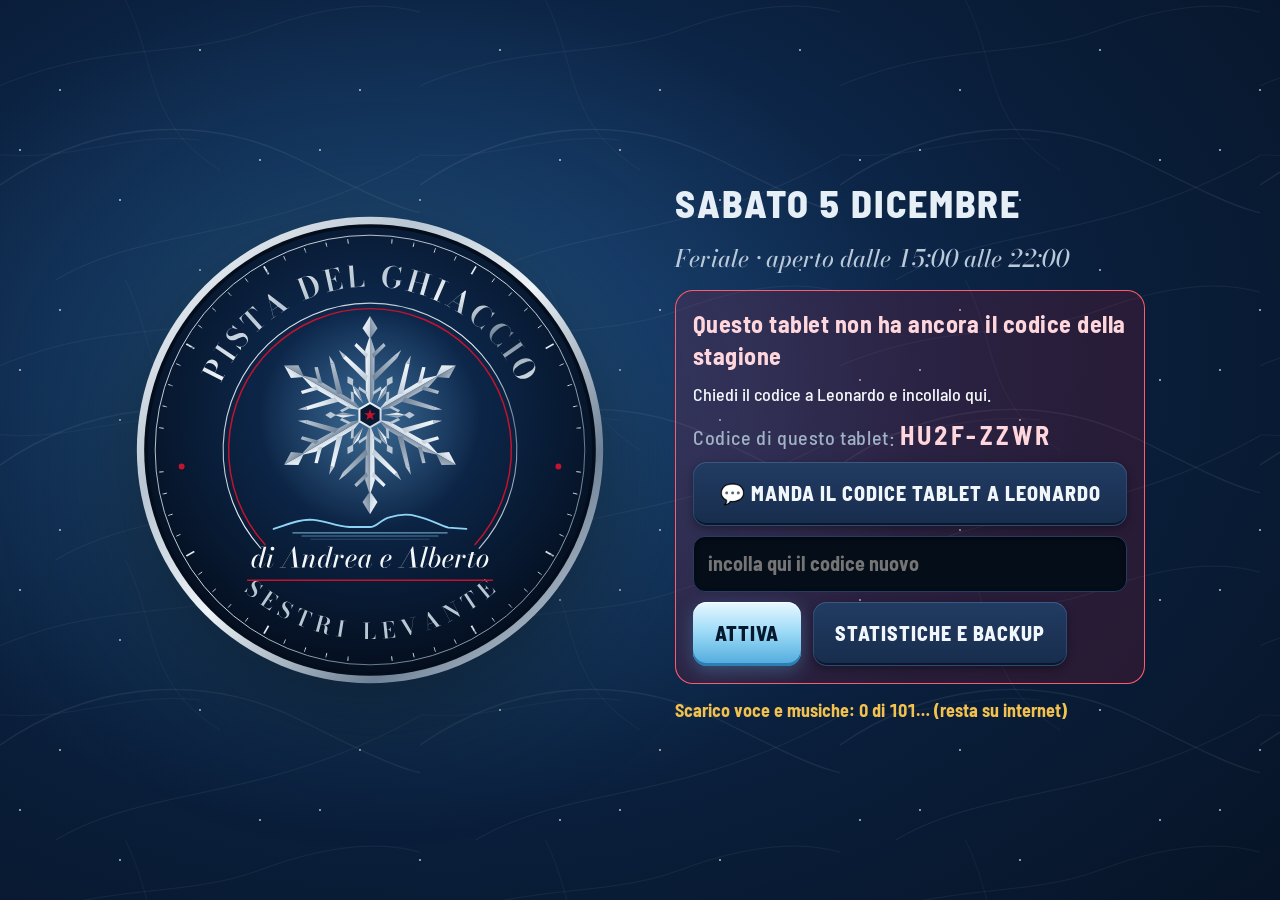
==== commit f7dc308b: "Versione 20261118-002222" ====
--- a/index.html
+++ b/index.html
@@ -60,6 +60,9 @@
   <button data-pagina="turni" class="menu-turni">
     <svg viewBox="0 0 48 48"><circle cx="24" cy="27" r="15"/><path d="M24 18v9l6 4M19 5h10M24 5v7"/></svg>
     Turni</button>
+  <button data-pagina="armadi" class="menu-armadi">
+    <svg viewBox="0 0 48 48"><rect x="10" y="5" width="28" height="38" rx="3"/><path d="M24 5v38M18 22v4M30 22v4"/></svg>
+    Armadietti</button>
   <button data-pagina="suoni">
     <svg viewBox="0 0 48 48"><path d="M8 19h8l10-8v26l-10-8H8z"/><path d="M32 17a10 10 0 0 1 0 14M37 12a17 17 0 0 1 0 24"/></svg>
     Annunci</button>
@@ -75,6 +78,7 @@
   <section id="pg-oggi" class="pagina attiva"></section>
   <section id="pg-pinguini" class="pagina"></section>
   <section id="pg-turni" class="pagina"></section>
+  <section id="pg-armadi" class="pagina"></section>
   <section id="pg-suoni" class="pagina"></section>
   <section id="pg-stats" class="pagina"></section>
   <section id="pg-imp" class="pagina"></section>
--- a/css/stile.css
+++ b/css/stile.css
@@ -1 +1 @@
-@font-face{font-family:Bodoni;src:url(../font/BodoniModa.ttf) format("truetype");font-weight:400 900;font-display:swap}@font-face{font-family:Bodoni;src:url(../font/BodoniModa-Italic.ttf) format("truetype");font-weight:400 900;font-style:italic;font-display:swap}@font-face{font-family:Barlow;src:url(../font/BarlowSemiCondensed-Medium.ttf) format("truetype");font-weight:500;font-display:swap}@font-face{font-family:Barlow;src:url(../font/BarlowSemiCondensed-Bold.ttf) format("truetype");font-weight:700;font-display:swap}@font-face{font-family:Barlow;src:url(../font/BarlowSemiCondensed-ExtraBold.ttf) format("truetype");font-weight:800;font-display:swap}:root{--notte: #081A33;--abisso: #040D1C;--lastra: #0F2748;--lastra-2: #163563;--filo: rgba(185, 198, 211, .28);--argento: #B9C6D3;--neve: #F3F7FA;--ghiaccio: #8FD3F5;--ghiaccio-scuro: #2C7FB8;--rosso: #C4132F;--rosso-chiaro: #FF5A6E;--giallo: #F2C14E;--verde: #4FD1A5;--raggio: 14px;--barra: 72px;--menu: 124px;color-scheme:dark}*{box-sizing:border-box;-webkit-tap-highlight-color:transparent}html,body{margin:0;height:100%}body{background:radial-gradient(120% 90% at 60% 0%,#10305a 0%,var(--notte) 55%,var(--abisso) 100%) fixed;color:var(--neve);font:500 18px/1.35 Barlow,system-ui,sans-serif;overflow:hidden;user-select:none;-webkit-user-select:none;touch-action:manipulation}button,input,select,textarea{font:inherit;color:inherit}button{cursor:pointer;border:0;background:none}button:focus-visible,input:focus-visible,select:focus-visible,textarea:focus-visible{outline:3px solid var(--ghiaccio);outline-offset:2px}h1,h2,h3{font-family:Bodoni,Georgia,serif;font-weight:600;margin:0;letter-spacing:.01em}h2{font-size:30px}h3{font-size:22px;color:var(--argento)}.num{font-variant-numeric:tabular-nums}[hidden]{display:none!important}.barra{position:fixed;inset:0 0 auto;height:var(--barra);display:flex;align-items:center;gap:18px;padding:0 16px 0 18px;background:#040d1cd1;border-bottom:1px solid var(--filo);backdrop-filter:blur(6px);z-index:20}.barra-icona{width:52px;height:52px;border-radius:50%}.barra-nome{display:flex;flex-direction:column;line-height:1.1;min-width:0}.barra-titolo{font-family:Bodoni,serif;font-size:25px;font-weight:600}.barra-sotto{font-family:Bodoni,serif;font-style:italic;color:var(--argento);font-size:15px}.barra-centro{margin-left:auto;display:flex;align-items:center;gap:14px}.barra-ora{font-size:34px;font-weight:800;font-variant-numeric:tabular-nums;letter-spacing:.02em}.badge{display:inline-flex;align-items:center;gap:6px;padding:5px 12px;border-radius:999px;border:1px solid var(--filo);color:var(--argento);font-weight:700;font-size:16px;white-space:nowrap}.badge.festivo{border-color:var(--rosso-chiaro);color:#ffd6dc;background:#c4132f38}.badge.vacanze{border-color:var(--rosso-chiaro);color:#fff;background:var(--rosso)}.badge.chiuso,.badge.fuori{color:var(--giallo);border-color:var(--giallo)}.badge.finto{color:#1b1200;background:var(--giallo);border-color:var(--giallo)}.stato{display:flex;gap:8px}.stato span{padding:6px 12px;border-radius:10px;font-weight:700;font-size:15px;white-space:nowrap;background:#4fd1a524;color:var(--verde);border:1px solid rgba(79,209,165,.4)}.stato span.ko{background:var(--rosso);color:#fff;border-color:var(--rosso-chiaro);animation:lampo 1s steps(2) infinite}.btn-stop{height:54px;padding:0 22px;border-radius:12px;background:var(--rosso);color:#fff;font-weight:800;font-size:22px;letter-spacing:.04em;border:2px solid #ff8a98}.btn-stop:active{transform:scale(.96)}.menu{position:fixed;top:var(--barra);bottom:0;left:0;width:var(--menu);display:flex;flex-direction:column;gap:8px;padding:12px 10px;background:#040d1c99;border-right:1px solid var(--filo);z-index:10}.menu button{flex:1;max-height:128px;display:flex;flex-direction:column;align-items:center;justify-content:center;gap:6px;border-radius:var(--raggio);color:var(--argento);font-weight:700;font-size:16px}.menu svg{width:42px;height:42px;fill:none;stroke:currentColor;stroke-width:2.6;stroke-linecap:round;stroke-linejoin:round}.menu button.attivo{background:var(--lastra-2);color:var(--neve);box-shadow:inset 4px 0 0 var(--ghiaccio)}.menu button.attivo svg{stroke:var(--ghiaccio)}main{position:fixed;top:var(--barra);left:var(--menu);right:0;bottom:0}.pagina{display:none;height:100%;overflow-y:auto;padding:18px 20px 28px;overscroll-behavior:contain}.pagina.attiva{display:block}.pannello{background:var(--lastra);border:1px solid var(--filo);border-radius:18px;padding:18px}.pannello+.pannello{margin-top:14px}.riga{display:flex;gap:12px;align-items:center;flex-wrap:wrap}.spazio{flex:1}.btn{min-height:64px;padding:0 22px;border-radius:var(--raggio);font-weight:700;font-size:20px;background:var(--lastra-2);border:1px solid var(--filo);color:var(--neve);display:inline-flex;align-items:center;justify-content:center;gap:10px}.btn:active{transform:scale(.97);filter:brightness(1.15)}.btn.primario{background:var(--ghiaccio);color:var(--abisso);border-color:transparent}.btn.pericolo{background:var(--rosso);border-color:var(--rosso-chiaro);color:#fff}.btn.piccolo{min-height:50px;font-size:17px;padding:0 16px}.btn[disabled]{opacity:.4}.etichetta{color:var(--argento);font-size:16px}.vuoto{color:var(--argento);font-style:italic}.spunta{display:inline-flex;align-items:center;gap:12px;font-size:19px;min-height:52px}.spunta input{width:30px;height:30px;accent-color:var(--ghiaccio)}.interruttore{position:relative;display:inline-flex;align-items:center;gap:14px;font-weight:700;font-size:20px;min-height:60px}.interruttore input{appearance:none;width:84px;height:46px;border-radius:999px;background:#3a4a61;position:relative;transition:background .2s}.interruttore input:after{content:"";position:absolute;top:5px;left:5px;width:36px;height:36px;border-radius:50%;background:#fff;transition:transform .2s}.interruttore input:checked{background:var(--verde)}.interruttore input:checked:after{transform:translate(38px)}input[type=text],input[type=number],input[type=time],input[type=date],input[type=datetime-local],input[type=password],select,textarea{min-height:56px;border-radius:12px;border:1px solid var(--filo);background:var(--abisso);padding:0 14px;font-size:20px;color:var(--neve);user-select:text;-webkit-user-select:text}textarea{padding:12px 14px;min-height:100px;resize:vertical;width:100%}input[type=number]{width:120px}input[type=range]{width:100%;height:44px;accent-color:var(--ghiaccio)}.avvio{position:fixed;inset:0;z-index:50;display:flex;align-items:center;justify-content:center;gap:70px;background:radial-gradient(90% 90% at 35% 40%,#143a6b 0%,var(--notte) 55%,var(--abisso) 100%)}.avvio[hidden]{display:none}.avvio-logo{width:min(470px,42vw);filter:drop-shadow(0 20px 50px rgba(0,0,0,.55))}.avvio-colonna{display:flex;flex-direction:column;gap:14px;max-width:470px}.avvio-data{font-family:Bodoni,serif;font-size:34px;margin:0}.avvio-orario{margin:0;color:var(--argento);font-size:22px}.btn-avvia{margin-top:14px;height:130px;border-radius:22px;background:var(--ghiaccio);color:var(--abisso);font-weight:800;font-size:40px;letter-spacing:.04em;box-shadow:0 0 0 6px #8fd3f52e,0 18px 40px #00000073}.btn-avvia:active{transform:scale(.97)}.avvio-opzioni{display:flex;gap:22px;flex-wrap:wrap}.avvio-nota{color:var(--argento);margin:0;font-size:16px}.velo{position:fixed;inset:0;z-index:60;background:#020710b8;display:flex;align-items:center;justify-content:center;padding:20px}.finestra{background:var(--lastra);border:1px solid var(--filo);border-radius:22px;padding:24px;width:min(760px,100%);max-height:100%;overflow-y:auto;box-shadow:0 30px 80px #0009}.finestra h2{margin-bottom:14px}.finestra .azioni{display:flex;gap:12px;justify-content:flex-end;margin-top:22px;flex-wrap:wrap}.finestra .azioni .btn{min-width:170px}#avvisi{position:fixed;bottom:22px;left:50%;transform:translate(-50%);z-index:70;display:flex;flex-direction:column;gap:10px;align-items:center}.avviso{display:flex;align-items:center;gap:18px;padding:14px 18px 14px 22px;border-radius:16px;background:var(--neve);color:var(--abisso);font-weight:700;font-size:20px;box-shadow:0 14px 40px #00000080}.avviso .btn{min-height:52px;background:var(--abisso);color:var(--neve)}.aggiorna{position:fixed;top:calc(var(--barra) + 10px);left:50%;transform:translate(-50%);z-index:65;padding:18px 30px;border-radius:16px;background:var(--giallo);color:#1b1200;font-weight:800;font-size:21px;box-shadow:0 12px 30px #00000080}.oggi{display:grid;grid-template-columns:1.25fr 1fr;gap:18px;min-height:100%}.cassa{display:flex;flex-direction:column;gap:14px}.btn-ingresso{flex:1;min-height:250px;border-radius:24px;background:var(--ghiaccio);color:var(--abisso);display:flex;flex-direction:column;align-items:center;justify-content:center;gap:4px;box-shadow:inset 0 -8px #040d1c2e}.btn-ingresso:active{transform:scale(.985);filter:brightness(1.1)}.btn-ingresso b{font-size:84px;font-weight:800;line-height:1}.btn-ingresso span{font-size:22px;font-weight:700}.rapidi{display:grid;grid-template-columns:repeat(3,1fr);gap:14px}.rapidi .btn{min-height:110px;font-size:44px;font-weight:800;border-radius:20px}.annulla-riga{display:flex;gap:14px}.annulla-riga .btn{flex:1}.contatori{display:grid;grid-template-columns:1fr 1fr;gap:12px}.contatore{background:var(--abisso);border:1px solid var(--filo);border-radius:14px;padding:12px 16px}.contatore b{display:block;font-size:38px;font-weight:800;font-variant-numeric:tabular-nums;line-height:1.1}.contatore span{color:var(--argento);font-size:16px}.totale{grid-column:span 2;display:flex;align-items:baseline;justify-content:space-between;border-color:var(--ghiaccio)}.totale b{font-size:50px;color:var(--ghiaccio)}.lato{display:flex;flex-direction:column;gap:14px}.giorno-titolo{display:flex;align-items:center;justify-content:space-between;gap:12px}.chiusura-conto{font-size:46px;font-weight:800;font-variant-numeric:tabular-nums;line-height:1.05}.meteo-box{display:flex;align-items:center;gap:16px}.meteo-icona{font-size:56px;line-height:1;white-space:nowrap}.meteo-storia{color:var(--argento);font-size:16px}.promemoria{border-color:var(--giallo);background:#f2c14e1a}.promemoria b{color:var(--giallo)}.griglia-pinguini{display:grid;grid-template-columns:repeat(auto-fill,minmax(146px,1fr));gap:10px}.pinguino{position:relative;aspect-ratio:1 / .8;border-radius:18px;background:var(--lastra);border:2px solid var(--filo);display:flex;flex-direction:column;align-items:center;justify-content:center;overflow:hidden}.pinguino:active{transform:scale(.97)}.pinguino svg.ghiera{position:absolute;width:86%;height:86%}.pinguino .n{position:relative;font-size:56px;font-weight:800;line-height:1;font-variant-numeric:tabular-nums}.pinguino .t{position:relative;font-size:22px;font-weight:700;font-variant-numeric:tabular-nums;color:var(--argento)}.pinguino.libero .t{font-size:17px}.pinguino.uso{background:var(--lastra-2);border-color:var(--ghiaccio)}.pinguino.uso .t{color:var(--ghiaccio)}.pinguino.ultimo{background:#4a3a0c;border-color:var(--giallo);animation:lampeggia .9s ease-in-out infinite}.pinguino.ultimo .t{color:var(--giallo)}.pinguino.scaduto{background:var(--rosso);border-color:#ff9aa6}.pinguino.scaduto .t{color:#fff}.pinguino .turni{position:absolute;top:8px;right:10px;font-size:15px;font-weight:800;color:var(--neve);background:#00000059;padding:2px 8px;border-radius:8px}@keyframes lampeggia{50%{background:#7a5e10}}@keyframes lampo{50%{opacity:.55}}.legenda{display:flex;gap:18px;color:var(--argento);font-size:16px;flex-wrap:wrap}.legenda i{display:inline-block;width:16px;height:16px;border-radius:4px;vertical-align:-2px;margin-right:6px}.suoni{display:grid;grid-template-columns:1fr 380px;gap:18px}.gruppo-suoni{margin-bottom:16px}.gruppo-suoni h3{margin-bottom:10px}.griglia-suoni{display:grid;grid-template-columns:repeat(auto-fill,minmax(190px,1fr));gap:10px}.suono{min-height:84px;border-radius:14px;padding:10px 14px;text-align:left;font-weight:700;font-size:19px;background:var(--lastra-2);border:1px solid var(--filo);border-left:6px solid var(--colore, var(--ghiaccio));display:flex;flex-direction:column;justify-content:center}.suono small{color:var(--argento);font-weight:500;font-size:14px;line-height:1.2;margin-top:3px;display:-webkit-box;-webkit-line-clamp:2;-webkit-box-orient:vertical;overflow:hidden}.suono:active{filter:brightness(1.3);transform:scale(.98)}.suono.suonando{box-shadow:0 0 0 3px var(--ghiaccio)}.lettore .titolo{font-size:20px;font-weight:700;min-height:28px;overflow:hidden;text-overflow:ellipsis;white-space:nowrap}.lettore .comandi{display:grid;grid-template-columns:repeat(3,1fr);gap:10px;margin:12px 0}.lettore .comandi .btn{min-height:72px;font-size:28px}.lista-musica{max-height:220px;overflow-y:auto;margin-top:10px}.lista-musica div{display:flex;align-items:center;gap:10px;padding:8px 0;border-bottom:1px solid var(--filo)}.lista-musica div span{flex:1;overflow:hidden;text-overflow:ellipsis;white-space:nowrap}.lista-musica div.ora span{color:var(--ghiaccio);font-weight:700}.in-onda{color:var(--ghiaccio);font-weight:700;min-height:26px}.filtri{display:flex;gap:10px;flex-wrap:wrap;align-items:center;margin-bottom:14px}.filtri .btn.attivo{background:var(--ghiaccio);color:var(--abisso)}.tessere{display:grid;grid-template-columns:repeat(5,1fr);gap:12px;margin-bottom:14px}.tessera{background:var(--lastra);border:1px solid var(--filo);border-radius:16px;padding:14px 16px}.tessera b{display:block;font-size:34px;font-weight:800;font-variant-numeric:tabular-nums}.tessera span{color:var(--argento);font-size:15px}.grafici{display:grid;grid-template-columns:1fr 1fr;gap:14px}.grafico{background:var(--lastra);border:1px solid var(--filo);border-radius:18px;padding:14px;height:340px;display:flex;flex-direction:column}.grafico.largo{grid-column:span 2}.grafico h3{font-size:19px;margin-bottom:8px}.grafico .tela{position:relative;flex:1;min-height:0}table.tab{width:100%;border-collapse:collapse;font-size:17px}table.tab th{text-align:left;color:var(--argento);font-weight:700;padding:8px 10px;border-bottom:1px solid var(--filo)}table.tab td{padding:10px;border-bottom:1px solid rgba(185,198,211,.12);font-variant-numeric:tabular-nums}table.tab tr.festivo td:first-child{box-shadow:inset 4px 0 0 var(--rosso)}table.tab td.dx,table.tab th.dx{text-align:right}.imp{display:grid;grid-template-columns:1fr 1fr;gap:14px;align-items:start}.campo{display:flex;align-items:center;justify-content:space-between;gap:14px;padding:10px 0;border-bottom:1px solid rgba(185,198,211,.12)}.campo:last-child{border-bottom:0}.campo>span{font-size:19px}.elenco-voce{display:flex;align-items:center;gap:10px;padding:10px 0;border-bottom:1px solid rgba(185,198,211,.12)}.elenco-voce .testo{flex:1}.elenco-voce .testo small{display:block;color:var(--argento)}.tastierino{display:grid;grid-template-columns:repeat(3,110px);gap:12px;justify-content:center;margin-top:16px}.tastierino .btn{min-height:90px;font-size:36px}.pin-puntini{text-align:center;font-size:44px;letter-spacing:16px;min-height:60px}.meteo-scelte{display:grid;grid-template-columns:repeat(3,1fr);gap:12px}.meteo-scelte button,.meteo-extra button{min-height:112px;border-radius:18px;background:var(--lastra-2);border:2px solid var(--filo);display:flex;flex-direction:column;align-items:center;justify-content:center;gap:4px;font-weight:700;font-size:20px}.meteo-scelte button i,.meteo-extra button i{font-style:normal;font-size:46px;line-height:1.1}.meteo-scelte button.sel,.meteo-extra button.sel{border-color:var(--ghiaccio);background:#1d4a80;box-shadow:0 0 0 3px #8fd3f559}.meteo-extra{display:grid;grid-template-columns:1fr 1fr;gap:12px;margin-top:12px}.meteo-extra button{min-height:84px;flex-direction:row;gap:12px}.meteo-extra button i{font-size:36px}.debug-barra{border-color:var(--giallo)}@media (max-width: 1100px){.oggi,.suoni,.imp,.grafici{grid-template-columns:1fr}.grafico.largo{grid-column:auto}.tessere{grid-template-columns:repeat(2,1fr)}.barra-sotto{display:none}}@media (prefers-reduced-motion: reduce){.pinguino.ultimo,.stato span.ko{animation:none}}:root{--alto: env(safe-area-inset-top, 0px);--basso: env(safe-area-inset-bottom, 0px)}.barra{height:calc(var(--barra) + var(--alto));padding-top:var(--alto);padding-left:calc(18px + env(safe-area-inset-left,0px));padding-right:calc(16px + env(safe-area-inset-right,0px))}.menu,main{top:calc(var(--barra) + var(--alto))}.menu{padding-bottom:calc(12px + var(--basso));left:env(safe-area-inset-left,0px)}main{left:calc(var(--menu) + env(safe-area-inset-left,0px));right:env(safe-area-inset-right,0px)}.pagina{padding-bottom:calc(28px + var(--basso));-webkit-overflow-scrolling:touch}html,body{height:100dvh;overscroll-behavior:none}body{-webkit-touch-callout:none;-webkit-text-size-adjust:100%}img,svg,button{-webkit-touch-callout:none;-webkit-user-drag:none}.file-nascosto{position:absolute;width:1px;height:1px;opacity:0;overflow:hidden;pointer-events:none}.tieni-acceso{position:fixed;width:1px;height:1px;opacity:.01;left:0;bottom:0;pointer-events:none}@media (max-width: 1200px){.barra{gap:12px}.barra-ora{font-size:30px}.stato span{padding:6px 9px;font-size:14px}}.avvio-offline{margin:0;font-size:18px;font-weight:700;color:var(--giallo);min-height:24px}.avvio-offline.ok{color:var(--verde)}:root{--alto: env(safe-area-inset-top, 0px);--basso: env(safe-area-inset-bottom, 0px);--fondo: #06101f;--sup: #0d1b31;--sup2: #12233e;--sup3: #1a2f50;--riga: #263d61;--testo: #f1f6fb;--tenue: #9fb2c6;--spento: #5f7389;--cromo: #e6eef6;--filetto: #b9c9d9;--gh1: #e9f8ff;--gh2: #9fdcf8;--gh3: #4ea9dc;--gh-ink: #04182e;--r: 16px;--r-s: 12px;--display: "Barlow", "Arial Narrow", sans-serif;--brina: repeating-linear-gradient(28deg, rgba(255,255,255,.035) 0 1px, transparent 1px 5px), repeating-linear-gradient(-62deg, rgba(255,255,255,.028) 0 1px, transparent 1px 7px);--pattini: url("data:image/svg+xml,%3Csvg xmlns='http://www.w3.org/2000/svg' width='420' height='280'%3E%3Cg fill='none' stroke='%23ffffff' stroke-linecap='round'%3E%3Cpath d='M-20 200C80 120 200 110 300 160S440 230 460 200' stroke-opacity='.07' stroke-width='1.3'/%3E%3Cpath d='M-10 90C100 40 180 60 260 30S400 0 440 20' stroke-opacity='.05'/%3E%3Cpath d='M40 290C140 220 260 250 430 150' stroke-opacity='.06'/%3E%3Cpath d='M120 -10C160 60 140 120 220 170' stroke-opacity='.04'/%3E%3Cpath d='M-30 150C60 170 120 130 200 140' stroke-opacity='.05' stroke-width='.8'/%3E%3C/g%3E%3C/svg%3E")}body{background:var(--pattini),radial-gradient(110% 80% at 65% -10%,#143865 0%,#0a1f3c 40%,var(--fondo) 75%) fixed;background-size:420px 280px,auto;-webkit-font-smoothing:antialiased;font-variant-numeric:tabular-nums}h2{font-family:var(--display);font-weight:800;text-transform:uppercase;letter-spacing:.04em;font-size:30px;line-height:1;color:var(--testo)}h3{font-family:var(--display);font-weight:800;text-transform:uppercase;letter-spacing:.05em;font-size:21px;line-height:1.05;color:var(--cromo)}.barra{background:var(--brina),var(--pattini),linear-gradient(180deg,#16325a,#0b1d38);background-size:auto,420px 280px,auto;border-bottom:0;box-shadow:inset 0 -1px #04101f,inset 0 -6px #0c1a30,0 10px 26px #00000080;backdrop-filter:none}.barra:before{content:"";position:absolute;left:7px;right:7px;bottom:9px;top:calc(var(--alto) + 7px);border:1px solid var(--filetto);border-radius:10px;opacity:.45;pointer-events:none}.barra .ang{position:absolute;width:14px;height:14px;z-index:1;background:radial-gradient(circle at 35% 30%,#fff 0 8%,#d6dde4 32%,#6d7680)}.ang.a1{top:var(--alto);left:0;border-radius:0 0 7px}.ang.a2{top:var(--alto);right:0;border-radius:0 0 0 7px}.ang.a3{bottom:0;left:0;border-radius:0 7px 0 0}.ang.a4{bottom:0;right:0;border-radius:7px 0 0}.barra-icona{width:54px;height:54px;filter:drop-shadow(0 3px 8px rgba(0,0,0,.7))}.barra-titolo{font-family:var(--display);font-weight:800;text-transform:uppercase;letter-spacing:.06em;font-size:26px;color:var(--cromo);line-height:1}.barra-sotto{font-size:16px;margin-top:3px;color:var(--filetto)}.barra-ora{display:inline-flex;align-items:center;gap:10px;padding:4px 16px 4px 14px;border-radius:99px;background:#050c17;box-shadow:inset 0 0 0 1px #2d4466,inset 0 2px 6px #000c;font-family:var(--display);font-size:32px;color:#fff}.barra-ora:before{content:"";width:10px;height:10px;border-radius:50%;background:#5fd1ff;box-shadow:0 0 10px 2px #5fd1ffcc;animation:respiro 2.4s ease-in-out infinite}@keyframes respiro{50%{opacity:.45}}.badge{font-family:var(--display);text-transform:uppercase;letter-spacing:.05em;font-size:15px;padding:6px 13px;background:#00000040}.stato span{font-family:var(--display);text-transform:uppercase;letter-spacing:.05em;background:#0000004d;box-shadow:inset 0 0 0 1px #4fd1a573;border:0;display:inline-flex;align-items:center;gap:7px}.stato span:before{content:"";width:8px;height:8px;border-radius:50%;background:var(--verde);box-shadow:0 0 8px 1px #4fd1a5cc}.stato span.ko{background:var(--rosso);box-shadow:inset 0 0 0 1px #ff8a98}.stato span.ko:before{background:#fff;box-shadow:0 0 8px 2px #fff}.btn-stop{font-family:var(--display);letter-spacing:.08em;border:0;background:linear-gradient(180deg,#ea3a4d,#b5132b);box-shadow:inset 0 1px #ffffff4d,inset 0 -4px #7d0c1d,0 6px 16px #c4132f59}.menu{background:linear-gradient(180deg,#050c18d9,#050c18a6);border-right:0;box-shadow:inset -1px 0 #1a2c48;gap:10px}.menu button{position:relative;font-family:var(--display);text-transform:uppercase;letter-spacing:.06em;font-size:15px;background:var(--sup);color:var(--tenue);box-shadow:inset 0 1px #ffffff0d,inset 0 -3px #040b16,0 2px 6px #0000004d}.menu button:before{content:"";position:absolute;top:10px;right:10px;width:8px;height:8px;border-radius:50%;background:#22344f;box-shadow:inset 0 1px 1px #0009}.menu svg{stroke-width:2.3}.menu button.attivo{background:linear-gradient(180deg,#1d3a63,#12284a);color:#fff;box-shadow:inset 0 0 0 1px #35557f,inset 0 -3px 0 var(--rosso),0 4px 12px #0006}.menu button.attivo:before{background:#5fd1ff;box-shadow:0 0 10px 2px #5fd1ffcc}.menu button.attivo svg{stroke:var(--gh2);filter:drop-shadow(0 0 6px rgba(143,211,245,.45))}.pannello,.tessera,.grafico{background:linear-gradient(180deg,var(--sup2),var(--sup));border:0;border-radius:var(--r);box-shadow:inset 0 0 0 1px var(--riga),inset 0 1px #ffffff0a,0 8px 22px #0000004d}.pannello>h3:first-child,.grafico>h3:first-child{margin-bottom:10px!important}.finestra{background:var(--brina),linear-gradient(180deg,#14294a,#0c1b33);border:0;box-shadow:inset 0 0 0 1px #35557f,inset 0 3px 0 var(--filetto),0 30px 80px #000000b3}.velo{background:#020710c7;backdrop-filter:blur(3px);-webkit-backdrop-filter:blur(3px)}.promemoria{background:linear-gradient(180deg,#f2c14e24,#f2c14e0f);box-shadow:inset 0 0 0 1px #f2c14e8c,inset 4px 0 0 var(--giallo)}.btn{font-family:var(--display);text-transform:uppercase;letter-spacing:.05em;font-weight:800;border:0;color:var(--testo);background:linear-gradient(180deg,#213b62,#182d4d);box-shadow:inset 0 1px #ffffff14,inset 0 0 0 1px #2d4a74,inset 0 -3px #0a1729,0 3px 8px #00000059;transition:transform .08s,filter .15s}.btn:active{transform:translateY(2px);filter:brightness(1.15)}.btn.primario{color:var(--gh-ink);background:linear-gradient(180deg,var(--gh1) 0%,var(--gh2) 45%,var(--gh3) 100%);box-shadow:inset 0 1px #fffc,inset 0 -3px #2a7fb3,0 5px 18px #5fbef04d}.btn.pericolo{background:linear-gradient(180deg,#e8394c,#ad1328);box-shadow:inset 0 1px #ffffff40,inset 0 -3px #6d0a18,0 4px 14px #c4132f4d}.btn.piccolo{font-size:16px}.filtri .btn.attivo{color:#fff;background:linear-gradient(180deg,#1d3a63,#12284a);box-shadow:inset 0 0 0 1px #4a6c99,inset 0 -3px 0 var(--rosso)}.btn-ingresso{position:relative;overflow:hidden;color:var(--gh-ink);background:var(--pattini),linear-gradient(160deg,#ffffff8c,#fff0 38%),linear-gradient(180deg,#e3f6ff,#a6defa 48%,#5db3e3);background-size:420px 280px,auto,auto;box-shadow:inset 0 2px #ffffffe6,inset 0 0 0 1px #ffffff59,inset 0 -8px #2f86bb,0 14px 34px #3caae647}.btn-ingresso:after{content:"";position:absolute;top:-40%;bottom:-40%;width:26%;left:-40%;background:linear-gradient(90deg,transparent,rgba(255,255,255,.55),transparent);transform:rotate(18deg);animation:riflesso 7s ease-in-out infinite}@keyframes riflesso{0%,70%{left:-40%}to{left:130%}}.btn-ingresso b{font-family:var(--display);font-size:104px;letter-spacing:.01em;text-shadow:0 2px 0 rgba(255,255,255,.5)}.btn-ingresso span{font-family:var(--display);text-transform:uppercase;letter-spacing:.08em;font-weight:800;font-size:23px}.btn-ingresso:active{transform:translateY(3px)}.rapidi .btn{font-size:48px;letter-spacing:.02em;background:linear-gradient(180deg,#1f3a62,#152a49);box-shadow:inset 0 1px #ffffff14,inset 0 0 0 1px #2d4a74,inset 0 -4px 0 var(--gh3),0 4px 10px #00000059}.annulla-riga .btn{color:var(--tenue);box-shadow:inset 0 1px #ffffff0f,inset 0 0 0 1px #2d4a74,inset 0 -3px #4a5d78}.contatori{gap:0;border-radius:var(--r);overflow:hidden;background:#071223;box-shadow:inset 0 0 0 1px var(--riga)}.contatore{background:none;border:0;border-radius:0;padding:12px 16px 11px;text-align:center}.contatore+.contatore:not(.totale){box-shadow:inset 1px 0 0 var(--riga)}.contatore b{font-family:var(--display);font-size:44px;line-height:1;letter-spacing:.02em}.contatore span{font-size:15px;font-weight:700}.totale{text-align:left;align-items:center;padding:14px 18px;background:var(--brina),linear-gradient(180deg,#13284a,#0c1b33);box-shadow:inset 0 1px 0 var(--riga),inset 0 3px 0 var(--filetto)}.totale span{font-family:var(--display);text-transform:uppercase;letter-spacing:.07em;font-size:18px;color:var(--cromo)}.totale b{font-size:58px;color:var(--gh2);text-shadow:0 0 22px rgba(143,211,245,.35)}.giorno-titolo h2{font-size:28px}.chiusura-conto{font-family:var(--display);font-size:64px;letter-spacing:.02em;color:#fff}.meteo-box .btn{white-space:nowrap}.pinguino{border:0;border-radius:18px;background:linear-gradient(180deg,#132848,#0c1b33);box-shadow:inset 0 0 0 1px var(--riga),inset 0 1px #ffffff0d,inset 0 -4px #081325,0 4px 12px #0000004d}.pinguino .n{font-family:var(--display);font-size:62px;letter-spacing:.01em}.pinguino .t{font-family:var(--display);letter-spacing:.04em}.pinguino.libero .t{text-transform:uppercase;color:var(--spento)}.pinguino.libero .n{color:#c9d6e3}.pinguino.uso{border:0;background:var(--pattini),linear-gradient(180deg,#1c4373,#11294b);background-size:420px 280px,auto;box-shadow:inset 0 0 0 2px var(--gh3),inset 0 -4px 0 var(--gh2),0 0 20px #5fbef038}.pinguino.ultimo{border:0;background:linear-gradient(180deg,#5a4610,#3b2d08);box-shadow:inset 0 0 0 2px var(--giallo),inset 0 -4px 0 var(--giallo),0 0 22px #f2c14e4d}.pinguino.scaduto{border:0;background:repeating-linear-gradient(135deg,#d01a35 0 16px,#a8102a 16px 32px);box-shadow:inset 0 0 0 2px #ff9aa6,inset 0 -4px #ffd0d6,0 0 26px #d01a3573}.pinguino .turni{font-family:var(--display);letter-spacing:.04em;background:#00000073;box-shadow:inset 0 0 0 1px #fff3}.legenda{font-family:var(--display);text-transform:uppercase;letter-spacing:.05em;font-size:14px}.suono{border:0;border-radius:14px;font-family:var(--display);letter-spacing:.02em;background:linear-gradient(180deg,#1c3559,#142a48);box-shadow:inset 0 1px #ffffff12,inset 0 0 0 1px #2a4670,inset 0 -4px 0 var(--colore, var(--gh3)),0 3px 8px #0000004d}.suono small{font-family:Barlow,sans-serif;letter-spacing:0}.suono.suonando{box-shadow:inset 0 0 0 2px var(--gh2),inset 0 -4px 0 var(--colore, var(--gh3)),0 0 18px #8fd3f566}.gruppo-suoni h3{display:flex;align-items:center;gap:10px}.gruppo-suoni h3:after{content:"";flex:1;height:1px;background:linear-gradient(90deg,var(--riga),transparent)}.lettore .titolo{font-family:var(--display);letter-spacing:.03em}.in-onda{font-family:var(--display);text-transform:uppercase;letter-spacing:.05em;color:var(--gh2)}.tessera{text-align:center;padding:14px 10px 12px}.tessera b{font-family:var(--display);font-size:40px;line-height:1.05;letter-spacing:.02em}.tessera span{font-weight:700;font-size:14px}.tessere .tessera:first-child{box-shadow:inset 0 0 0 1px var(--riga),inset 0 3px 0 var(--filetto),0 8px 22px #0000004d}.tessere .tessera:first-child b{color:var(--gh2)}table.tab th{font-family:var(--display);text-transform:uppercase;letter-spacing:.05em;font-size:15px}.campo{border-bottom:1px solid #1d3253}.campo>span{font-size:18px;font-weight:600}input[type=text],input[type=number],input[type=time],input[type=date],input[type=datetime-local],input[type=password],select,textarea{background:#050d19;border:1px solid var(--riga);font-weight:700;box-shadow:inset 0 2px 5px #00000080}input:focus,select:focus,textarea:focus{outline:none;border-color:var(--gh2);box-shadow:0 0 0 3px #8fd3f533,inset 0 2px 5px #00000080}.interruttore input{background:#26364d;box-shadow:inset 0 2px 5px #0009}.interruttore input:after{background:linear-gradient(180deg,#fff,#cfd8e2);box-shadow:0 2px 5px #00000080}.interruttore input:checked{background:linear-gradient(180deg,#3fbf92,#2a9670)}.meteo-scelte button,.meteo-extra button{border:0;font-family:var(--display);text-transform:uppercase;letter-spacing:.05em;background:linear-gradient(180deg,#1c3559,#142a48);box-shadow:inset 0 1px #ffffff12,inset 0 0 0 1px #2a4670,inset 0 -4px #0a1729,0 3px 8px #0000004d}.meteo-scelte button.sel,.meteo-extra button.sel{border:0;background:linear-gradient(180deg,#2a5a90,#1b3f6c);box-shadow:inset 0 0 0 2px var(--gh2),inset 0 -4px 0 var(--rosso),0 0 18px #8fd3f559}.avviso{background:linear-gradient(180deg,#fff,#e2edf6);color:var(--gh-ink);box-shadow:inset 0 -3px 0 var(--gh3),0 16px 40px #0000008c;font-family:var(--display);letter-spacing:.02em;font-size:21px}.aggiorna{font-family:var(--display);text-transform:uppercase;letter-spacing:.05em;box-shadow:inset 0 -3px #a07a1c,0 12px 30px #00000080}.avvio{background:var(--pattini),radial-gradient(70% 80% at 30% 45%,rgba(95,190,240,.18) 0%,transparent 60%),radial-gradient(100% 100% at 35% 40%,#143a6b 0%,#0a1f3c 50%,var(--fondo) 100%);background-size:420px 280px,auto,auto;overflow:hidden}.avvio-neve{position:absolute;inset:-100px 0 0;pointer-events:none;opacity:.55;background-image:radial-gradient(2px 2px at 20px 30px,#fff 50%,transparent 51%),radial-gradient(1.5px 1.5px at 120px 80px,#fff 50%,transparent 51%),radial-gradient(2.5px 2.5px at 200px 150px,#fff 50%,transparent 51%),radial-gradient(1.5px 1.5px at 60px 190px,#fff 50%,transparent 51%),radial-gradient(2px 2px at 260px 40px,#fff 50%,transparent 51%);background-size:300px 220px;animation:nevica 16s linear infinite}@keyframes nevica{to{transform:translateY(220px)}}.avvio-logo,.avvio-colonna{position:relative}.avvio-logo{filter:drop-shadow(0 24px 60px rgba(0,0,0,.6)) drop-shadow(0 0 40px rgba(95,190,240,.15))}.avvio-data{font-family:var(--display);font-weight:800;text-transform:uppercase;letter-spacing:.05em;font-size:38px;color:var(--cromo)}.avvio-orario{font-family:Bodoni,serif;font-style:italic;font-size:24px;color:var(--filetto)}.btn-avvia{position:relative;overflow:hidden;border-radius:24px;color:var(--gh-ink);font-family:var(--display);font-size:44px;letter-spacing:.08em;background:linear-gradient(160deg,#ffffff8c,#fff0 40%),linear-gradient(180deg,#e3f6ff,#a6defa 48%,#5db3e3);box-shadow:inset 0 2px #ffffffe6,inset 0 -7px #2f86bb,0 0 0 7px #8fd3f524,0 20px 46px #00000080,0 0 50px #5fbef040}.btn-avvia:after{content:"";position:absolute;top:-40%;bottom:-40%;width:22%;left:-40%;background:linear-gradient(90deg,transparent,rgba(255,255,255,.6),transparent);transform:rotate(18deg);animation:riflesso 5s ease-in-out infinite}.btn-avvia:active{transform:translateY(3px)}.avvio-opzioni .spunta{font-weight:700}@media (prefers-reduced-motion: reduce){.avvio-neve,.btn-ingresso:after,.btn-avvia:after,.barra-ora:before{animation:none}}@media (max-width: 1200px){.barra-titolo{font-size:22px}.barra-ora{font-size:28px;padding:3px 13px 3px 11px}}.yt-box{position:fixed;right:calc(14px + env(safe-area-inset-right,0px));bottom:calc(14px + var(--basso));z-index:30;padding:8px 8px 6px;border-radius:16px;background:linear-gradient(180deg,#14294a,#0b1a31);box-shadow:inset 0 0 0 1px #35557f,inset 0 3px 0 var(--filetto),0 14px 34px #0009}.yt-box iframe{display:block;width:356px;height:200px;border:0;border-radius:10px;background:#000}.yt-titolo{display:block;max-width:356px;margin-top:5px;font-family:var(--display);letter-spacing:.03em;font-size:15px;color:var(--gh2);white-space:nowrap;overflow:hidden;text-overflow:ellipsis}.yt-titolo:empty{display:none}body.yt-attivo .pagina{padding-bottom:calc(260px + var(--basso))}.yt-intestazione{display:flex;align-items:center;gap:10px}.yt-logo{display:inline-grid;place-items:center;width:34px;height:24px;border-radius:7px;background:linear-gradient(180deg,#ff3b3b,#c4161c);color:#fff;font-size:13px}.yt-avviso{margin:8px 0;padding:10px 12px;border-radius:12px;background:#f2c14e24;box-shadow:inset 0 0 0 1px var(--giallo);color:var(--giallo);font-weight:700}.avvio-licenza{display:flex;flex-direction:column;gap:10px}.avvio-licenza:empty{display:none}.avvio-licenza b{font-family:var(--display);font-size:24px;letter-spacing:.02em}.avvio-licenza.avviso b{color:var(--giallo)}.avvio-licenza.scaduta{padding:18px;border-radius:18px;background:#c4132f29;box-shadow:inset 0 0 0 1px var(--rosso-chiaro)}.avvio-licenza.scaduta b{color:#ffd6dc}.avvio-licenza input{min-height:56px;width:100%}.pannello.licenza.avviso{box-shadow:inset 0 0 0 1px var(--giallo),inset 0 3px 0 var(--giallo)}.pannello.licenza.scaduta{box-shadow:inset 0 0 0 1px var(--rosso-chiaro),inset 0 3px 0 var(--rosso)}body.sola-lettura .menu button[data-pagina=oggi],body.sola-lettura .menu button[data-pagina=pinguini],body.sola-lettura .menu button[data-pagina=suoni]{display:none}.riattiva{position:fixed;inset:0;z-index:90;display:flex;flex-direction:column;align-items:center;justify-content:center;gap:14px;background:radial-gradient(70% 70% at 50% 50%,#d01a35eb,#780818f2);color:#fff;border:0;font-family:var(--display);text-transform:uppercase;letter-spacing:.06em;cursor:pointer}.riattiva b{font-size:84px;line-height:1;animation:respiro 1.4s ease-in-out infinite}.riattiva span{font-size:32px}.codice-tablet{font-family:var(--display);font-size:20px;letter-spacing:.03em;color:var(--tenue)}.codice-tablet b{color:#fff;font-size:26px;letter-spacing:.12em;user-select:all;-webkit-user-select:all}.avvio-licenza a.btn{text-decoration:none}.avvio-demo{margin:0;padding:12px 16px;border-radius:14px;font-size:18px;color:#1b1200;background:linear-gradient(180deg,#ffe08a,#f2c14e);box-shadow:inset 0 -3px #c8952c}.btn-guida{height:54px;padding:0 18px;border-radius:12px;border:0;color:#1b1200;font-family:var(--display);font-weight:800;font-size:20px;letter-spacing:.06em;background:linear-gradient(180deg,#ffe08a,#f2c14e 50%,#c8952c);box-shadow:inset 0 1px #fff9,inset 0 -3px #8a6414}.guida dl{margin:0;display:grid;grid-template-columns:210px 1fr;gap:10px 18px}.guida dt{font-family:var(--display);font-weight:800;text-transform:uppercase;letter-spacing:.04em;color:var(--gh2);font-size:19px}.guida dd{margin:0;font-size:19px;line-height:1.35}.guida-prova{margin:16px 0 0;padding:14px 16px;border-radius:14px;font-size:19px;background:#f2c14e24;box-shadow:inset 0 0 0 1px var(--giallo)}.guida-passi{margin:0;padding-left:26px;font-size:21px;line-height:1.5}@media (max-width: 760px){.guida dl{grid-template-columns:1fr}}.gira-telefono{display:none}@media (orientation: portrait) and (max-width: 700px){.gira-telefono{position:fixed;inset:0;z-index:200;display:flex;flex-direction:column;align-items:center;justify-content:center;gap:16px;padding:30px;text-align:center;color:#fff;background:radial-gradient(90% 70% at 50% 40%,#163a68,#06101f)}.gira-telefono b{font-family:var(--display);font-size:34px;text-transform:uppercase;letter-spacing:.05em;line-height:1.1}.gira-telefono span{color:var(--argento);font-size:19px}.gira-icona{font-size:90px;animation:gira 2.4s ease-in-out infinite}}@keyframes gira{0%,30%{transform:rotate(0)}55%,85%{transform:rotate(-90deg)}to{transform:rotate(0)}}@media (max-height: 500px){.menu{overflow-y:auto;gap:6px;padding:8px 6px}.menu button{flex:none;min-height:74px}}.demo-avviso{display:flex;flex-direction:column;gap:6px;margin-bottom:14px;box-shadow:inset 0 0 0 2px var(--giallo),0 8px 22px #0000004d!important;background:linear-gradient(180deg,#f2c14e2e,#f2c14e0f)!important}.demo-avviso b{font-family:var(--display);font-size:24px;text-transform:uppercase;letter-spacing:.04em;color:var(--giallo)}.demo-avviso span{font-size:18px}.demo-bloccata .pannello:not(.licenza):not(.demo-avviso){position:relative}.demo-bloccata .pannello:not(.licenza):not(.demo-avviso):after{content:"\1f512  Modificabile nella versione definitiva";position:absolute;inset:0;z-index:2;border-radius:inherit;display:flex;align-items:flex-end;justify-content:center;padding:12px 16px;font-family:var(--display);font-weight:800;font-size:16px;letter-spacing:.04em;text-transform:uppercase;color:var(--giallo);background:#06101f73;cursor:not-allowed}.demo-bloccata .pannello.licenza input,.demo-bloccata .pannello.licenza .btn,.demo-bloccata .pannello.licenza .codice-tablet{display:none}.menu-turni{display:none!important}body.con-turni .menu-turni{display:flex!important}body.con-turni .menu button{max-height:104px}.turni{display:grid;grid-template-columns:430px 1fr;gap:18px;min-height:100%}.turni-cassa{display:flex;flex-direction:column;gap:12px}.turni-durate{display:grid;grid-template-columns:repeat(3,1fr);gap:10px}.turni-durata{min-height:92px;border-radius:16px;display:flex;flex-direction:column;align-items:center;justify-content:center;gap:2px;font-family:var(--display);color:#fff;background:linear-gradient(180deg,#1f3a62,#152a49);box-shadow:inset 0 1px #ffffff14,inset 0 0 0 1px #2d4a74,inset 0 -4px #0a1729}.turni-durata b{font-size:28px;font-weight:800;letter-spacing:.02em}.turni-durata span{font-size:19px;color:var(--argento);font-weight:700}.turni-durata.sel{background:linear-gradient(180deg,#2a5a90,#1b3f6c);box-shadow:inset 0 0 0 2px var(--gh2),inset 0 -4px 0 var(--rosso),0 0 18px #8fd3f559}.turni-durata.sel span{color:var(--gh1)}.turni-display{height:96px;border-radius:16px;display:flex;align-items:center;justify-content:center;font-family:var(--display);font-weight:800;font-size:76px;letter-spacing:.06em;color:#fff;background:#050d19;box-shadow:inset 0 0 0 1px var(--riga),inset 0 3px 8px #0009}.turni-display.vuoto{color:var(--spento)}.turni-tastierino{display:grid;grid-template-columns:repeat(3,1fr);gap:10px}.turni-tasto{min-height:72px;font-size:36px}.turni-avvia{min-height:110px;border-radius:22px;display:flex;flex-direction:column;align-items:center;justify-content:center;color:var(--gh-ink);font-family:var(--display);background:linear-gradient(160deg,#ffffff8c,#fff0 40%),linear-gradient(180deg,#e3f6ff,#a6defa 48%,#5db3e3);box-shadow:inset 0 2px #ffffffe6,inset 0 -7px #2f86bb,0 14px 34px #3caae647}.turni-avvia b{font-size:46px;font-weight:800;letter-spacing:.08em;line-height:1}.turni-avvia span{font-size:21px;font-weight:800;letter-spacing:.05em;text-transform:uppercase}.turni-avvia:active{transform:translateY(3px)}.turni-conta{font-family:var(--display);font-weight:800;font-size:22px;color:var(--gh2)}.turni-lista{display:grid;grid-template-columns:repeat(auto-fill,minmax(150px,1fr));gap:10px;align-content:start}.turno-card{border-radius:16px;padding:10px 8px 9px;display:flex;flex-direction:column;align-items:center;gap:2px;color:#fff;font-family:var(--display);background:linear-gradient(180deg,#1c4373,#11294b);box-shadow:inset 0 0 0 2px var(--gh3),inset 0 -4px 0 var(--gh2)}.turno-card b{font-size:50px;font-weight:800;line-height:1}.turno-card .t{font-size:24px;font-weight:800;color:var(--gh2);font-variant-numeric:tabular-nums}.turno-card small{font-family:Barlow,sans-serif;font-size:13px;color:var(--argento);text-align:center}.turno-card.ultimo{background:linear-gradient(180deg,#5a4610,#3b2d08);box-shadow:inset 0 0 0 2px var(--giallo),inset 0 -4px 0 var(--giallo)}.turno-card.ultimo .t{color:var(--giallo)}.turno-card.scaduto{background:repeating-linear-gradient(135deg,#d01a35 0 16px,#a8102a 16px 32px);box-shadow:inset 0 0 0 2px #ff9aa6,inset 0 -4px #ffd0d6}.turno-card.scaduto .t,.turno-card.scaduto small{color:#fff}@media (max-width: 1100px){.turni{grid-template-columns:1fr}}.conta-oggi{display:grid;grid-template-columns:1fr 1fr 1.3fr;border-radius:var(--r);overflow:hidden;background:#071223;box-shadow:inset 0 0 0 1px var(--riga)}.conta-oggi>div{padding:10px 12px;text-align:center}.conta-oggi>div+div{box-shadow:inset 1px 0 0 var(--riga)}.conta-oggi b{display:block;font-family:var(--display);font-weight:800;font-size:34px;line-height:1}.conta-oggi span{font-size:14px;color:var(--tenue);font-weight:700}.incasso-nascosto{display:flex;align-items:center;justify-content:center;gap:10px;padding:8px 12px;color:var(--tenue);box-shadow:inset 1px 0 0 var(--riga);font-family:var(--display)}.incasso-nascosto span{font-size:14px;text-transform:uppercase;letter-spacing:.05em}.incasso-nascosto b{font-size:22px;color:var(--spento);letter-spacing:.1em}.incasso-nascosto i{font-style:normal;font-size:20px;opacity:.7}.incasso-nascosto.visibile b{color:var(--gh2);letter-spacing:.02em}.btn-chiudi-giornata{min-height:54px;font-size:18px;color:var(--tenue);box-shadow:inset 0 1px #ffffff0f,inset 0 0 0 1px #2d4a74,inset 0 -3px #4a5d78}.btn-vai-turni{min-height:64px;font-size:22px;box-shadow:inset 0 1px #ffffff14,inset 0 0 0 1px #2d4a74,inset 0 -4px 0 var(--giallo)}.pista-adesso h2{font-size:26px}.pista-tessere{display:grid;grid-template-columns:repeat(auto-fit,minmax(140px,1fr));gap:10px;margin:12px 0}.pista-tessera{padding:12px 10px;border-radius:14px;text-align:center;color:#fff;font-family:var(--display);background:linear-gradient(180deg,#1c3559,#142a48);box-shadow:inset 0 0 0 1px #2a4670,inset 0 -4px 0 var(--gh3)}.pista-tessera b{display:block;font-size:48px;font-weight:800;line-height:1}.pista-tessera span{font-size:15px;color:var(--argento);text-transform:uppercase;letter-spacing:.04em}.pista-tessera em{display:block;margin-top:4px;font-style:normal;font-weight:800;color:#fff;background:var(--rosso);border-radius:8px;padding:2px 8px}.pista-tessera.allarme{box-shadow:inset 0 0 0 2px var(--rosso-chiaro),inset 0 -4px 0 var(--rosso)}.chiusura-riga{align-items:flex-end}.chiusura-riga .chiusura-conto{font-size:48px}.prossimo-annuncio{margin-top:12px;padding-top:10px;border-top:1px solid #1d3253}.prossimo-annuncio b{display:block;font-size:20px}.meteo-piccolo .meteo-icona{font-size:40px}.fine-stagione{margin:4px 4px 0}.chiusura-riga2{display:flex;justify-content:space-between;padding:8px 0;border-bottom:1px solid #1d3253;font-size:21px}.chiusura-totale{display:flex;justify-content:space-between;align-items:baseline;margin:10px 0 6px;font-family:var(--display)}.chiusura-totale span{font-size:20px;text-transform:uppercase;letter-spacing:.05em;color:var(--cromo)}.chiusura-totale b{font-size:46px;color:var(--gh2)}.chiusura-diff{font-family:var(--display);font-size:26px}.chiusura-diff.ok{color:var(--verde)}.chiusura-diff.piu{color:var(--giallo)}.chiusura-diff.meno{color:var(--rosso-chiaro)}table.tab td.piu{color:var(--giallo)}table.tab td.meno{color:var(--rosso-chiaro)}
+@font-face{font-family:Bodoni;src:url(../font/BodoniModa.ttf) format("truetype");font-weight:400 900;font-display:swap}@font-face{font-family:Bodoni;src:url(../font/BodoniModa-Italic.ttf) format("truetype");font-weight:400 900;font-style:italic;font-display:swap}@font-face{font-family:Barlow;src:url(../font/BarlowSemiCondensed-Medium.ttf) format("truetype");font-weight:500;font-display:swap}@font-face{font-family:Barlow;src:url(../font/BarlowSemiCondensed-Bold.ttf) format("truetype");font-weight:700;font-display:swap}@font-face{font-family:Barlow;src:url(../font/BarlowSemiCondensed-ExtraBold.ttf) format("truetype");font-weight:800;font-display:swap}:root{--notte: #081A33;--abisso: #040D1C;--lastra: #0F2748;--lastra-2: #163563;--filo: rgba(185, 198, 211, .28);--argento: #B9C6D3;--neve: #F3F7FA;--ghiaccio: #8FD3F5;--ghiaccio-scuro: #2C7FB8;--rosso: #C4132F;--rosso-chiaro: #FF5A6E;--giallo: #F2C14E;--verde: #4FD1A5;--raggio: 14px;--barra: 72px;--menu: 124px;color-scheme:dark}*{box-sizing:border-box;-webkit-tap-highlight-color:transparent}html,body{margin:0;height:100%}body{background:radial-gradient(120% 90% at 60% 0%,#10305a 0%,var(--notte) 55%,var(--abisso) 100%) fixed;color:var(--neve);font:500 18px/1.35 Barlow,system-ui,sans-serif;overflow:hidden;user-select:none;-webkit-user-select:none;touch-action:manipulation}button,input,select,textarea{font:inherit;color:inherit}button{cursor:pointer;border:0;background:none}button:focus-visible,input:focus-visible,select:focus-visible,textarea:focus-visible{outline:3px solid var(--ghiaccio);outline-offset:2px}h1,h2,h3{font-family:Bodoni,Georgia,serif;font-weight:600;margin:0;letter-spacing:.01em}h2{font-size:30px}h3{font-size:22px;color:var(--argento)}.num{font-variant-numeric:tabular-nums}[hidden]{display:none!important}.barra{position:fixed;inset:0 0 auto;height:var(--barra);display:flex;align-items:center;gap:18px;padding:0 16px 0 18px;background:#040d1cd1;border-bottom:1px solid var(--filo);backdrop-filter:blur(6px);z-index:20}.barra-icona{width:52px;height:52px;border-radius:50%}.barra-nome{display:flex;flex-direction:column;line-height:1.1;min-width:0}.barra-titolo{font-family:Bodoni,serif;font-size:25px;font-weight:600}.barra-sotto{font-family:Bodoni,serif;font-style:italic;color:var(--argento);font-size:15px}.barra-centro{margin-left:auto;display:flex;align-items:center;gap:14px}.barra-ora{font-size:34px;font-weight:800;font-variant-numeric:tabular-nums;letter-spacing:.02em}.badge{display:inline-flex;align-items:center;gap:6px;padding:5px 12px;border-radius:999px;border:1px solid var(--filo);color:var(--argento);font-weight:700;font-size:16px;white-space:nowrap}.badge.festivo{border-color:var(--rosso-chiaro);color:#ffd6dc;background:#c4132f38}.badge.vacanze{border-color:var(--rosso-chiaro);color:#fff;background:var(--rosso)}.badge.chiuso,.badge.fuori{color:var(--giallo);border-color:var(--giallo)}.badge.finto{color:#1b1200;background:var(--giallo);border-color:var(--giallo)}.stato{display:flex;gap:8px}.stato span{padding:6px 12px;border-radius:10px;font-weight:700;font-size:15px;white-space:nowrap;background:#4fd1a524;color:var(--verde);border:1px solid rgba(79,209,165,.4)}.stato span.ko{background:var(--rosso);color:#fff;border-color:var(--rosso-chiaro);animation:lampo 1s steps(2) infinite}.btn-stop{height:54px;padding:0 22px;border-radius:12px;background:var(--rosso);color:#fff;font-weight:800;font-size:22px;letter-spacing:.04em;border:2px solid #ff8a98}.btn-stop:active{transform:scale(.96)}.menu{position:fixed;top:var(--barra);bottom:0;left:0;width:var(--menu);display:flex;flex-direction:column;gap:8px;padding:12px 10px;background:#040d1c99;border-right:1px solid var(--filo);z-index:10}.menu button{flex:1;max-height:128px;display:flex;flex-direction:column;align-items:center;justify-content:center;gap:6px;border-radius:var(--raggio);color:var(--argento);font-weight:700;font-size:16px}.menu svg{width:42px;height:42px;fill:none;stroke:currentColor;stroke-width:2.6;stroke-linecap:round;stroke-linejoin:round}.menu button.attivo{background:var(--lastra-2);color:var(--neve);box-shadow:inset 4px 0 0 var(--ghiaccio)}.menu button.attivo svg{stroke:var(--ghiaccio)}main{position:fixed;top:var(--barra);left:var(--menu);right:0;bottom:0}.pagina{display:none;height:100%;overflow-y:auto;padding:18px 20px 28px;overscroll-behavior:contain}.pagina.attiva{display:block}.pannello{background:var(--lastra);border:1px solid var(--filo);border-radius:18px;padding:18px}.pannello+.pannello{margin-top:14px}.riga{display:flex;gap:12px;align-items:center;flex-wrap:wrap}.spazio{flex:1}.btn{min-height:64px;padding:0 22px;border-radius:var(--raggio);font-weight:700;font-size:20px;background:var(--lastra-2);border:1px solid var(--filo);color:var(--neve);display:inline-flex;align-items:center;justify-content:center;gap:10px}.btn:active{transform:scale(.97);filter:brightness(1.15)}.btn.primario{background:var(--ghiaccio);color:var(--abisso);border-color:transparent}.btn.pericolo{background:var(--rosso);border-color:var(--rosso-chiaro);color:#fff}.btn.piccolo{min-height:50px;font-size:17px;padding:0 16px}.btn[disabled]{opacity:.4}.etichetta{color:var(--argento);font-size:16px}.vuoto{color:var(--argento);font-style:italic}.spunta{display:inline-flex;align-items:center;gap:12px;font-size:19px;min-height:52px}.spunta input{width:30px;height:30px;accent-color:var(--ghiaccio)}.interruttore{position:relative;display:inline-flex;align-items:center;gap:14px;font-weight:700;font-size:20px;min-height:60px}.interruttore input{appearance:none;width:84px;height:46px;border-radius:999px;background:#3a4a61;position:relative;transition:background .2s}.interruttore input:after{content:"";position:absolute;top:5px;left:5px;width:36px;height:36px;border-radius:50%;background:#fff;transition:transform .2s}.interruttore input:checked{background:var(--verde)}.interruttore input:checked:after{transform:translate(38px)}input[type=text],input[type=number],input[type=time],input[type=date],input[type=datetime-local],input[type=password],select,textarea{min-height:56px;border-radius:12px;border:1px solid var(--filo);background:var(--abisso);padding:0 14px;font-size:20px;color:var(--neve);user-select:text;-webkit-user-select:text}textarea{padding:12px 14px;min-height:100px;resize:vertical;width:100%}input[type=number]{width:120px}input[type=range]{width:100%;height:44px;accent-color:var(--ghiaccio)}.avvio{position:fixed;inset:0;z-index:50;display:flex;align-items:center;justify-content:center;gap:70px;background:radial-gradient(90% 90% at 35% 40%,#143a6b 0%,var(--notte) 55%,var(--abisso) 100%)}.avvio[hidden]{display:none}.avvio-logo{width:min(470px,42vw);filter:drop-shadow(0 20px 50px rgba(0,0,0,.55))}.avvio-colonna{display:flex;flex-direction:column;gap:14px;max-width:470px}.avvio-data{font-family:Bodoni,serif;font-size:34px;margin:0}.avvio-orario{margin:0;color:var(--argento);font-size:22px}.btn-avvia{margin-top:14px;height:130px;border-radius:22px;background:var(--ghiaccio);color:var(--abisso);font-weight:800;font-size:40px;letter-spacing:.04em;box-shadow:0 0 0 6px #8fd3f52e,0 18px 40px #00000073}.btn-avvia:active{transform:scale(.97)}.avvio-opzioni{display:flex;gap:22px;flex-wrap:wrap}.avvio-nota{color:var(--argento);margin:0;font-size:16px}.velo{position:fixed;inset:0;z-index:60;background:#020710b8;display:flex;align-items:center;justify-content:center;padding:20px}.finestra{background:var(--lastra);border:1px solid var(--filo);border-radius:22px;padding:24px;width:min(760px,100%);max-height:100%;overflow-y:auto;box-shadow:0 30px 80px #0009}.finestra h2{margin-bottom:14px}.finestra .azioni{display:flex;gap:12px;justify-content:flex-end;margin-top:22px;flex-wrap:wrap}.finestra .azioni .btn{min-width:170px}#avvisi{position:fixed;bottom:22px;left:50%;transform:translate(-50%);z-index:70;display:flex;flex-direction:column;gap:10px;align-items:center}.avviso{display:flex;align-items:center;gap:18px;padding:14px 18px 14px 22px;border-radius:16px;background:var(--neve);color:var(--abisso);font-weight:700;font-size:20px;box-shadow:0 14px 40px #00000080}.avviso .btn{min-height:52px;background:var(--abisso);color:var(--neve)}.aggiorna{position:fixed;top:calc(var(--barra) + 10px);left:50%;transform:translate(-50%);z-index:65;padding:18px 30px;border-radius:16px;background:var(--giallo);color:#1b1200;font-weight:800;font-size:21px;box-shadow:0 12px 30px #00000080}.oggi{display:grid;grid-template-columns:1.25fr 1fr;gap:18px;min-height:100%}.cassa{display:flex;flex-direction:column;gap:14px}.btn-ingresso{flex:1;min-height:250px;border-radius:24px;background:var(--ghiaccio);color:var(--abisso);display:flex;flex-direction:column;align-items:center;justify-content:center;gap:4px;box-shadow:inset 0 -8px #040d1c2e}.btn-ingresso:active{transform:scale(.985);filter:brightness(1.1)}.btn-ingresso b{font-size:84px;font-weight:800;line-height:1}.btn-ingresso span{font-size:22px;font-weight:700}.rapidi{display:grid;grid-template-columns:repeat(3,1fr);gap:14px}.rapidi .btn{min-height:110px;font-size:44px;font-weight:800;border-radius:20px}.annulla-riga{display:flex;gap:14px}.annulla-riga .btn{flex:1}.contatori{display:grid;grid-template-columns:1fr 1fr;gap:12px}.contatore{background:var(--abisso);border:1px solid var(--filo);border-radius:14px;padding:12px 16px}.contatore b{display:block;font-size:38px;font-weight:800;font-variant-numeric:tabular-nums;line-height:1.1}.contatore span{color:var(--argento);font-size:16px}.totale{grid-column:span 2;display:flex;align-items:baseline;justify-content:space-between;border-color:var(--ghiaccio)}.totale b{font-size:50px;color:var(--ghiaccio)}.lato{display:flex;flex-direction:column;gap:14px}.giorno-titolo{display:flex;align-items:center;justify-content:space-between;gap:12px}.chiusura-conto{font-size:46px;font-weight:800;font-variant-numeric:tabular-nums;line-height:1.05}.meteo-box{display:flex;align-items:center;gap:16px}.meteo-icona{font-size:56px;line-height:1;white-space:nowrap}.meteo-storia{color:var(--argento);font-size:16px}.promemoria{border-color:var(--giallo);background:#f2c14e1a}.promemoria b{color:var(--giallo)}.griglia-pinguini{display:grid;grid-template-columns:repeat(auto-fill,minmax(146px,1fr));gap:10px}.pinguino{position:relative;aspect-ratio:1 / .8;border-radius:18px;background:var(--lastra);border:2px solid var(--filo);display:flex;flex-direction:column;align-items:center;justify-content:center;overflow:hidden}.pinguino:active{transform:scale(.97)}.pinguino svg.ghiera{position:absolute;width:86%;height:86%}.pinguino .n{position:relative;font-size:56px;font-weight:800;line-height:1;font-variant-numeric:tabular-nums}.pinguino .t{position:relative;font-size:22px;font-weight:700;font-variant-numeric:tabular-nums;color:var(--argento)}.pinguino.libero .t{font-size:17px}.pinguino.uso{background:var(--lastra-2);border-color:var(--ghiaccio)}.pinguino.uso .t{color:var(--ghiaccio)}.pinguino.ultimo{background:#4a3a0c;border-color:var(--giallo);animation:lampeggia .9s ease-in-out infinite}.pinguino.ultimo .t{color:var(--giallo)}.pinguino.scaduto{background:var(--rosso);border-color:#ff9aa6}.pinguino.scaduto .t{color:#fff}.pinguino .turni{position:absolute;top:8px;right:10px;font-size:15px;font-weight:800;color:var(--neve);background:#00000059;padding:2px 8px;border-radius:8px}@keyframes lampeggia{50%{background:#7a5e10}}@keyframes lampo{50%{opacity:.55}}.legenda{display:flex;gap:18px;color:var(--argento);font-size:16px;flex-wrap:wrap}.legenda i{display:inline-block;width:16px;height:16px;border-radius:4px;vertical-align:-2px;margin-right:6px}.suoni{display:grid;grid-template-columns:1fr 380px;gap:18px}.gruppo-suoni{margin-bottom:16px}.gruppo-suoni h3{margin-bottom:10px}.griglia-suoni{display:grid;grid-template-columns:repeat(auto-fill,minmax(190px,1fr));gap:10px}.suono{min-height:84px;border-radius:14px;padding:10px 14px;text-align:left;font-weight:700;font-size:19px;background:var(--lastra-2);border:1px solid var(--filo);border-left:6px solid var(--colore, var(--ghiaccio));display:flex;flex-direction:column;justify-content:center}.suono small{color:var(--argento);font-weight:500;font-size:14px;line-height:1.2;margin-top:3px;display:-webkit-box;-webkit-line-clamp:2;-webkit-box-orient:vertical;overflow:hidden}.suono:active{filter:brightness(1.3);transform:scale(.98)}.suono.suonando{box-shadow:0 0 0 3px var(--ghiaccio)}.lettore .titolo{font-size:20px;font-weight:700;min-height:28px;overflow:hidden;text-overflow:ellipsis;white-space:nowrap}.lettore .comandi{display:grid;grid-template-columns:repeat(3,1fr);gap:10px;margin:12px 0}.lettore .comandi .btn{min-height:72px;font-size:28px}.lista-musica{max-height:220px;overflow-y:auto;margin-top:10px}.lista-musica div{display:flex;align-items:center;gap:10px;padding:8px 0;border-bottom:1px solid var(--filo)}.lista-musica div span{flex:1;overflow:hidden;text-overflow:ellipsis;white-space:nowrap}.lista-musica div.ora span{color:var(--ghiaccio);font-weight:700}.in-onda{color:var(--ghiaccio);font-weight:700;min-height:26px}.filtri{display:flex;gap:10px;flex-wrap:wrap;align-items:center;margin-bottom:14px}.filtri .btn.attivo{background:var(--ghiaccio);color:var(--abisso)}.tessere{display:grid;grid-template-columns:repeat(5,1fr);gap:12px;margin-bottom:14px}.tessera{background:var(--lastra);border:1px solid var(--filo);border-radius:16px;padding:14px 16px}.tessera b{display:block;font-size:34px;font-weight:800;font-variant-numeric:tabular-nums}.tessera span{color:var(--argento);font-size:15px}.grafici{display:grid;grid-template-columns:1fr 1fr;gap:14px}.grafico{background:var(--lastra);border:1px solid var(--filo);border-radius:18px;padding:14px;height:340px;display:flex;flex-direction:column}.grafico.largo{grid-column:span 2}.grafico h3{font-size:19px;margin-bottom:8px}.grafico .tela{position:relative;flex:1;min-height:0}table.tab{width:100%;border-collapse:collapse;font-size:17px}table.tab th{text-align:left;color:var(--argento);font-weight:700;padding:8px 10px;border-bottom:1px solid var(--filo)}table.tab td{padding:10px;border-bottom:1px solid rgba(185,198,211,.12);font-variant-numeric:tabular-nums}table.tab tr.festivo td:first-child{box-shadow:inset 4px 0 0 var(--rosso)}table.tab td.dx,table.tab th.dx{text-align:right}.imp{display:grid;grid-template-columns:1fr 1fr;gap:14px;align-items:start}.campo{display:flex;align-items:center;justify-content:space-between;gap:14px;padding:10px 0;border-bottom:1px solid rgba(185,198,211,.12)}.campo:last-child{border-bottom:0}.campo>span{font-size:19px}.elenco-voce{display:flex;align-items:center;gap:10px;padding:10px 0;border-bottom:1px solid rgba(185,198,211,.12)}.elenco-voce .testo{flex:1}.elenco-voce .testo small{display:block;color:var(--argento)}.tastierino{display:grid;grid-template-columns:repeat(3,110px);gap:12px;justify-content:center;margin-top:16px}.tastierino .btn{min-height:90px;font-size:36px}.pin-puntini{text-align:center;font-size:44px;letter-spacing:16px;min-height:60px}.meteo-scelte{display:grid;grid-template-columns:repeat(3,1fr);gap:12px}.meteo-scelte button,.meteo-extra button{min-height:112px;border-radius:18px;background:var(--lastra-2);border:2px solid var(--filo);display:flex;flex-direction:column;align-items:center;justify-content:center;gap:4px;font-weight:700;font-size:20px}.meteo-scelte button i,.meteo-extra button i{font-style:normal;font-size:46px;line-height:1.1}.meteo-scelte button.sel,.meteo-extra button.sel{border-color:var(--ghiaccio);background:#1d4a80;box-shadow:0 0 0 3px #8fd3f559}.meteo-extra{display:grid;grid-template-columns:1fr 1fr;gap:12px;margin-top:12px}.meteo-extra button{min-height:84px;flex-direction:row;gap:12px}.meteo-extra button i{font-size:36px}.debug-barra{border-color:var(--giallo)}@media (max-width: 1100px){.oggi,.suoni,.imp,.grafici{grid-template-columns:1fr}.grafico.largo{grid-column:auto}.tessere{grid-template-columns:repeat(2,1fr)}.barra-sotto{display:none}}@media (prefers-reduced-motion: reduce){.pinguino.ultimo,.stato span.ko{animation:none}}:root{--alto: env(safe-area-inset-top, 0px);--basso: env(safe-area-inset-bottom, 0px)}.barra{height:calc(var(--barra) + var(--alto));padding-top:var(--alto);padding-left:calc(18px + env(safe-area-inset-left,0px));padding-right:calc(16px + env(safe-area-inset-right,0px))}.menu,main{top:calc(var(--barra) + var(--alto))}.menu{padding-bottom:calc(12px + var(--basso));left:env(safe-area-inset-left,0px)}main{left:calc(var(--menu) + env(safe-area-inset-left,0px));right:env(safe-area-inset-right,0px)}.pagina{padding-bottom:calc(28px + var(--basso));-webkit-overflow-scrolling:touch}html,body{height:100dvh;overscroll-behavior:none}body{-webkit-touch-callout:none;-webkit-text-size-adjust:100%}img,svg,button{-webkit-touch-callout:none;-webkit-user-drag:none}.file-nascosto{position:absolute;width:1px;height:1px;opacity:0;overflow:hidden;pointer-events:none}.tieni-acceso{position:fixed;width:1px;height:1px;opacity:.01;left:0;bottom:0;pointer-events:none}@media (max-width: 1200px){.barra{gap:12px}.barra-ora{font-size:30px}.stato span{padding:6px 9px;font-size:14px}}.avvio-offline{margin:0;font-size:18px;font-weight:700;color:var(--giallo);min-height:24px}.avvio-offline.ok{color:var(--verde)}:root{--alto: env(safe-area-inset-top, 0px);--basso: env(safe-area-inset-bottom, 0px);--fondo: #06101f;--sup: #0d1b31;--sup2: #12233e;--sup3: #1a2f50;--riga: #263d61;--testo: #f1f6fb;--tenue: #9fb2c6;--spento: #5f7389;--cromo: #e6eef6;--filetto: #b9c9d9;--gh1: #e9f8ff;--gh2: #9fdcf8;--gh3: #4ea9dc;--gh-ink: #04182e;--r: 16px;--r-s: 12px;--display: "Barlow", "Arial Narrow", sans-serif;--brina: repeating-linear-gradient(28deg, rgba(255,255,255,.035) 0 1px, transparent 1px 5px), repeating-linear-gradient(-62deg, rgba(255,255,255,.028) 0 1px, transparent 1px 7px);--pattini: url("data:image/svg+xml,%3Csvg xmlns='http://www.w3.org/2000/svg' width='420' height='280'%3E%3Cg fill='none' stroke='%23ffffff' stroke-linecap='round'%3E%3Cpath d='M-20 200C80 120 200 110 300 160S440 230 460 200' stroke-opacity='.07' stroke-width='1.3'/%3E%3Cpath d='M-10 90C100 40 180 60 260 30S400 0 440 20' stroke-opacity='.05'/%3E%3Cpath d='M40 290C140 220 260 250 430 150' stroke-opacity='.06'/%3E%3Cpath d='M120 -10C160 60 140 120 220 170' stroke-opacity='.04'/%3E%3Cpath d='M-30 150C60 170 120 130 200 140' stroke-opacity='.05' stroke-width='.8'/%3E%3C/g%3E%3C/svg%3E")}body{background:var(--pattini),radial-gradient(110% 80% at 65% -10%,#143865 0%,#0a1f3c 40%,var(--fondo) 75%) fixed;background-size:420px 280px,auto;-webkit-font-smoothing:antialiased;font-variant-numeric:tabular-nums}h2{font-family:var(--display);font-weight:800;text-transform:uppercase;letter-spacing:.04em;font-size:30px;line-height:1;color:var(--testo)}h3{font-family:var(--display);font-weight:800;text-transform:uppercase;letter-spacing:.05em;font-size:21px;line-height:1.05;color:var(--cromo)}.barra{background:var(--brina),var(--pattini),linear-gradient(180deg,#16325a,#0b1d38);background-size:auto,420px 280px,auto;border-bottom:0;box-shadow:inset 0 -1px #04101f,inset 0 -6px #0c1a30,0 10px 26px #00000080;backdrop-filter:none}.barra:before{content:"";position:absolute;left:7px;right:7px;bottom:9px;top:calc(var(--alto) + 7px);border:1px solid var(--filetto);border-radius:10px;opacity:.45;pointer-events:none}.barra .ang{position:absolute;width:14px;height:14px;z-index:1;background:radial-gradient(circle at 35% 30%,#fff 0 8%,#d6dde4 32%,#6d7680)}.ang.a1{top:var(--alto);left:0;border-radius:0 0 7px}.ang.a2{top:var(--alto);right:0;border-radius:0 0 0 7px}.ang.a3{bottom:0;left:0;border-radius:0 7px 0 0}.ang.a4{bottom:0;right:0;border-radius:7px 0 0}.barra-icona{width:54px;height:54px;filter:drop-shadow(0 3px 8px rgba(0,0,0,.7))}.barra-titolo{font-family:var(--display);font-weight:800;text-transform:uppercase;letter-spacing:.06em;font-size:26px;color:var(--cromo);line-height:1}.barra-sotto{font-size:16px;margin-top:3px;color:var(--filetto)}.barra-ora{display:inline-flex;align-items:center;gap:10px;padding:4px 16px 4px 14px;border-radius:99px;background:#050c17;box-shadow:inset 0 0 0 1px #2d4466,inset 0 2px 6px #000c;font-family:var(--display);font-size:32px;color:#fff}.barra-ora:before{content:"";width:10px;height:10px;border-radius:50%;background:#5fd1ff;box-shadow:0 0 10px 2px #5fd1ffcc;animation:respiro 2.4s ease-in-out infinite}@keyframes respiro{50%{opacity:.45}}.badge{font-family:var(--display);text-transform:uppercase;letter-spacing:.05em;font-size:15px;padding:6px 13px;background:#00000040}.stato span{font-family:var(--display);text-transform:uppercase;letter-spacing:.05em;background:#0000004d;box-shadow:inset 0 0 0 1px #4fd1a573;border:0;display:inline-flex;align-items:center;gap:7px}.stato span:before{content:"";width:8px;height:8px;border-radius:50%;background:var(--verde);box-shadow:0 0 8px 1px #4fd1a5cc}.stato span.ko{background:var(--rosso);box-shadow:inset 0 0 0 1px #ff8a98}.stato span.ko:before{background:#fff;box-shadow:0 0 8px 2px #fff}.btn-stop{font-family:var(--display);letter-spacing:.08em;border:0;background:linear-gradient(180deg,#ea3a4d,#b5132b);box-shadow:inset 0 1px #ffffff4d,inset 0 -4px #7d0c1d,0 6px 16px #c4132f59}.menu{background:linear-gradient(180deg,#050c18d9,#050c18a6);border-right:0;box-shadow:inset -1px 0 #1a2c48;gap:10px}.menu button{position:relative;font-family:var(--display);text-transform:uppercase;letter-spacing:.06em;font-size:15px;background:var(--sup);color:var(--tenue);box-shadow:inset 0 1px #ffffff0d,inset 0 -3px #040b16,0 2px 6px #0000004d}.menu button:before{content:"";position:absolute;top:10px;right:10px;width:8px;height:8px;border-radius:50%;background:#22344f;box-shadow:inset 0 1px 1px #0009}.menu svg{stroke-width:2.3}.menu button.attivo{background:linear-gradient(180deg,#1d3a63,#12284a);color:#fff;box-shadow:inset 0 0 0 1px #35557f,inset 0 -3px 0 var(--rosso),0 4px 12px #0006}.menu button.attivo:before{background:#5fd1ff;box-shadow:0 0 10px 2px #5fd1ffcc}.menu button.attivo svg{stroke:var(--gh2);filter:drop-shadow(0 0 6px rgba(143,211,245,.45))}.pannello,.tessera,.grafico{background:linear-gradient(180deg,var(--sup2),var(--sup));border:0;border-radius:var(--r);box-shadow:inset 0 0 0 1px var(--riga),inset 0 1px #ffffff0a,0 8px 22px #0000004d}.pannello>h3:first-child,.grafico>h3:first-child{margin-bottom:10px!important}.finestra{background:var(--brina),linear-gradient(180deg,#14294a,#0c1b33);border:0;box-shadow:inset 0 0 0 1px #35557f,inset 0 3px 0 var(--filetto),0 30px 80px #000000b3}.velo{background:#020710c7;backdrop-filter:blur(3px);-webkit-backdrop-filter:blur(3px)}.promemoria{background:linear-gradient(180deg,#f2c14e24,#f2c14e0f);box-shadow:inset 0 0 0 1px #f2c14e8c,inset 4px 0 0 var(--giallo)}.btn{font-family:var(--display);text-transform:uppercase;letter-spacing:.05em;font-weight:800;border:0;color:var(--testo);background:linear-gradient(180deg,#213b62,#182d4d);box-shadow:inset 0 1px #ffffff14,inset 0 0 0 1px #2d4a74,inset 0 -3px #0a1729,0 3px 8px #00000059;transition:transform .08s,filter .15s}.btn:active{transform:translateY(2px);filter:brightness(1.15)}.btn.primario{color:var(--gh-ink);background:linear-gradient(180deg,var(--gh1) 0%,var(--gh2) 45%,var(--gh3) 100%);box-shadow:inset 0 1px #fffc,inset 0 -3px #2a7fb3,0 5px 18px #5fbef04d}.btn.pericolo{background:linear-gradient(180deg,#e8394c,#ad1328);box-shadow:inset 0 1px #ffffff40,inset 0 -3px #6d0a18,0 4px 14px #c4132f4d}.btn.piccolo{font-size:16px}.filtri .btn.attivo{color:#fff;background:linear-gradient(180deg,#1d3a63,#12284a);box-shadow:inset 0 0 0 1px #4a6c99,inset 0 -3px 0 var(--rosso)}.btn-ingresso{position:relative;overflow:hidden;color:var(--gh-ink);background:var(--pattini),linear-gradient(160deg,#ffffff8c,#fff0 38%),linear-gradient(180deg,#e3f6ff,#a6defa 48%,#5db3e3);background-size:420px 280px,auto,auto;box-shadow:inset 0 2px #ffffffe6,inset 0 0 0 1px #ffffff59,inset 0 -8px #2f86bb,0 14px 34px #3caae647}.btn-ingresso:after{content:"";position:absolute;top:-40%;bottom:-40%;width:26%;left:-40%;background:linear-gradient(90deg,transparent,rgba(255,255,255,.55),transparent);transform:rotate(18deg);animation:riflesso 7s ease-in-out infinite}@keyframes riflesso{0%,70%{left:-40%}to{left:130%}}.btn-ingresso b{font-family:var(--display);font-size:104px;letter-spacing:.01em;text-shadow:0 2px 0 rgba(255,255,255,.5)}.btn-ingresso span{font-family:var(--display);text-transform:uppercase;letter-spacing:.08em;font-weight:800;font-size:23px}.btn-ingresso:active{transform:translateY(3px)}.rapidi .btn{font-size:48px;letter-spacing:.02em;background:linear-gradient(180deg,#1f3a62,#152a49);box-shadow:inset 0 1px #ffffff14,inset 0 0 0 1px #2d4a74,inset 0 -4px 0 var(--gh3),0 4px 10px #00000059}.annulla-riga .btn{color:var(--tenue);box-shadow:inset 0 1px #ffffff0f,inset 0 0 0 1px #2d4a74,inset 0 -3px #4a5d78}.contatori{gap:0;border-radius:var(--r);overflow:hidden;background:#071223;box-shadow:inset 0 0 0 1px var(--riga)}.contatore{background:none;border:0;border-radius:0;padding:12px 16px 11px;text-align:center}.contatore+.contatore:not(.totale){box-shadow:inset 1px 0 0 var(--riga)}.contatore b{font-family:var(--display);font-size:44px;line-height:1;letter-spacing:.02em}.contatore span{font-size:15px;font-weight:700}.totale{text-align:left;align-items:center;padding:14px 18px;background:var(--brina),linear-gradient(180deg,#13284a,#0c1b33);box-shadow:inset 0 1px 0 var(--riga),inset 0 3px 0 var(--filetto)}.totale span{font-family:var(--display);text-transform:uppercase;letter-spacing:.07em;font-size:18px;color:var(--cromo)}.totale b{font-size:58px;color:var(--gh2);text-shadow:0 0 22px rgba(143,211,245,.35)}.giorno-titolo h2{font-size:28px}.chiusura-conto{font-family:var(--display);font-size:64px;letter-spacing:.02em;color:#fff}.meteo-box .btn{white-space:nowrap}.pinguino{border:0;border-radius:18px;background:linear-gradient(180deg,#132848,#0c1b33);box-shadow:inset 0 0 0 1px var(--riga),inset 0 1px #ffffff0d,inset 0 -4px #081325,0 4px 12px #0000004d}.pinguino .n{font-family:var(--display);font-size:62px;letter-spacing:.01em}.pinguino .t{font-family:var(--display);letter-spacing:.04em}.pinguino.libero .t{text-transform:uppercase;color:var(--spento)}.pinguino.libero .n{color:#c9d6e3}.pinguino.uso{border:0;background:var(--pattini),linear-gradient(180deg,#1c4373,#11294b);background-size:420px 280px,auto;box-shadow:inset 0 0 0 2px var(--gh3),inset 0 -4px 0 var(--gh2),0 0 20px #5fbef038}.pinguino.ultimo{border:0;background:linear-gradient(180deg,#5a4610,#3b2d08);box-shadow:inset 0 0 0 2px var(--giallo),inset 0 -4px 0 var(--giallo),0 0 22px #f2c14e4d}.pinguino.scaduto{border:0;background:repeating-linear-gradient(135deg,#d01a35 0 16px,#a8102a 16px 32px);box-shadow:inset 0 0 0 2px #ff9aa6,inset 0 -4px #ffd0d6,0 0 26px #d01a3573}.pinguino .turni{font-family:var(--display);letter-spacing:.04em;background:#00000073;box-shadow:inset 0 0 0 1px #fff3}.legenda{font-family:var(--display);text-transform:uppercase;letter-spacing:.05em;font-size:14px}.suono{border:0;border-radius:14px;font-family:var(--display);letter-spacing:.02em;background:linear-gradient(180deg,#1c3559,#142a48);box-shadow:inset 0 1px #ffffff12,inset 0 0 0 1px #2a4670,inset 0 -4px 0 var(--colore, var(--gh3)),0 3px 8px #0000004d}.suono small{font-family:Barlow,sans-serif;letter-spacing:0}.suono.suonando{box-shadow:inset 0 0 0 2px var(--gh2),inset 0 -4px 0 var(--colore, var(--gh3)),0 0 18px #8fd3f566}.gruppo-suoni h3{display:flex;align-items:center;gap:10px}.gruppo-suoni h3:after{content:"";flex:1;height:1px;background:linear-gradient(90deg,var(--riga),transparent)}.lettore .titolo{font-family:var(--display);letter-spacing:.03em}.in-onda{font-family:var(--display);text-transform:uppercase;letter-spacing:.05em;color:var(--gh2)}.tessera{text-align:center;padding:14px 10px 12px}.tessera b{font-family:var(--display);font-size:40px;line-height:1.05;letter-spacing:.02em}.tessera span{font-weight:700;font-size:14px}.tessere .tessera:first-child{box-shadow:inset 0 0 0 1px var(--riga),inset 0 3px 0 var(--filetto),0 8px 22px #0000004d}.tessere .tessera:first-child b{color:var(--gh2)}table.tab th{font-family:var(--display);text-transform:uppercase;letter-spacing:.05em;font-size:15px}.campo{border-bottom:1px solid #1d3253}.campo>span{font-size:18px;font-weight:600}input[type=text],input[type=number],input[type=time],input[type=date],input[type=datetime-local],input[type=password],select,textarea{background:#050d19;border:1px solid var(--riga);font-weight:700;box-shadow:inset 0 2px 5px #00000080}input:focus,select:focus,textarea:focus{outline:none;border-color:var(--gh2);box-shadow:0 0 0 3px #8fd3f533,inset 0 2px 5px #00000080}.interruttore input{background:#26364d;box-shadow:inset 0 2px 5px #0009}.interruttore input:after{background:linear-gradient(180deg,#fff,#cfd8e2);box-shadow:0 2px 5px #00000080}.interruttore input:checked{background:linear-gradient(180deg,#3fbf92,#2a9670)}.meteo-scelte button,.meteo-extra button{border:0;font-family:var(--display);text-transform:uppercase;letter-spacing:.05em;background:linear-gradient(180deg,#1c3559,#142a48);box-shadow:inset 0 1px #ffffff12,inset 0 0 0 1px #2a4670,inset 0 -4px #0a1729,0 3px 8px #0000004d}.meteo-scelte button.sel,.meteo-extra button.sel{border:0;background:linear-gradient(180deg,#2a5a90,#1b3f6c);box-shadow:inset 0 0 0 2px var(--gh2),inset 0 -4px 0 var(--rosso),0 0 18px #8fd3f559}.avviso{background:linear-gradient(180deg,#fff,#e2edf6);color:var(--gh-ink);box-shadow:inset 0 -3px 0 var(--gh3),0 16px 40px #0000008c;font-family:var(--display);letter-spacing:.02em;font-size:21px}.aggiorna{font-family:var(--display);text-transform:uppercase;letter-spacing:.05em;box-shadow:inset 0 -3px #a07a1c,0 12px 30px #00000080}.avvio{background:var(--pattini),radial-gradient(70% 80% at 30% 45%,rgba(95,190,240,.18) 0%,transparent 60%),radial-gradient(100% 100% at 35% 40%,#143a6b 0%,#0a1f3c 50%,var(--fondo) 100%);background-size:420px 280px,auto,auto;overflow:hidden}.avvio-neve{position:absolute;inset:-100px 0 0;pointer-events:none;opacity:.55;background-image:radial-gradient(2px 2px at 20px 30px,#fff 50%,transparent 51%),radial-gradient(1.5px 1.5px at 120px 80px,#fff 50%,transparent 51%),radial-gradient(2.5px 2.5px at 200px 150px,#fff 50%,transparent 51%),radial-gradient(1.5px 1.5px at 60px 190px,#fff 50%,transparent 51%),radial-gradient(2px 2px at 260px 40px,#fff 50%,transparent 51%);background-size:300px 220px;animation:nevica 16s linear infinite}@keyframes nevica{to{transform:translateY(220px)}}.avvio-logo,.avvio-colonna{position:relative}.avvio-logo{filter:drop-shadow(0 24px 60px rgba(0,0,0,.6)) drop-shadow(0 0 40px rgba(95,190,240,.15))}.avvio-data{font-family:var(--display);font-weight:800;text-transform:uppercase;letter-spacing:.05em;font-size:38px;color:var(--cromo)}.avvio-orario{font-family:Bodoni,serif;font-style:italic;font-size:24px;color:var(--filetto)}.btn-avvia{position:relative;overflow:hidden;border-radius:24px;color:var(--gh-ink);font-family:var(--display);font-size:44px;letter-spacing:.08em;background:linear-gradient(160deg,#ffffff8c,#fff0 40%),linear-gradient(180deg,#e3f6ff,#a6defa 48%,#5db3e3);box-shadow:inset 0 2px #ffffffe6,inset 0 -7px #2f86bb,0 0 0 7px #8fd3f524,0 20px 46px #00000080,0 0 50px #5fbef040}.btn-avvia:after{content:"";position:absolute;top:-40%;bottom:-40%;width:22%;left:-40%;background:linear-gradient(90deg,transparent,rgba(255,255,255,.6),transparent);transform:rotate(18deg);animation:riflesso 5s ease-in-out infinite}.btn-avvia:active{transform:translateY(3px)}.avvio-opzioni .spunta{font-weight:700}@media (prefers-reduced-motion: reduce){.avvio-neve,.btn-ingresso:after,.btn-avvia:after,.barra-ora:before{animation:none}}@media (max-width: 1200px){.barra-titolo{font-size:22px}.barra-ora{font-size:28px;padding:3px 13px 3px 11px}}.yt-box{position:fixed;right:calc(14px + env(safe-area-inset-right,0px));bottom:calc(14px + var(--basso));z-index:30;padding:8px 8px 6px;border-radius:16px;background:linear-gradient(180deg,#14294a,#0b1a31);box-shadow:inset 0 0 0 1px #35557f,inset 0 3px 0 var(--filetto),0 14px 34px #0009}.yt-box iframe{display:block;width:356px;height:200px;border:0;border-radius:10px;background:#000}.yt-titolo{display:block;max-width:356px;margin-top:5px;font-family:var(--display);letter-spacing:.03em;font-size:15px;color:var(--gh2);white-space:nowrap;overflow:hidden;text-overflow:ellipsis}.yt-titolo:empty{display:none}body.yt-attivo .pagina{padding-bottom:calc(260px + var(--basso))}.yt-intestazione{display:flex;align-items:center;gap:10px}.yt-logo{display:inline-grid;place-items:center;width:34px;height:24px;border-radius:7px;background:linear-gradient(180deg,#ff3b3b,#c4161c);color:#fff;font-size:13px}.yt-avviso{margin:8px 0;padding:10px 12px;border-radius:12px;background:#f2c14e24;box-shadow:inset 0 0 0 1px var(--giallo);color:var(--giallo);font-weight:700}.avvio-licenza{display:flex;flex-direction:column;gap:10px}.avvio-licenza:empty{display:none}.avvio-licenza b{font-family:var(--display);font-size:24px;letter-spacing:.02em}.avvio-licenza.avviso{padding:16px 18px;border-radius:18px;background:#f2c14e1f;box-shadow:inset 0 0 0 1px var(--giallo);color:inherit}.avvio-licenza.avviso b{color:var(--giallo)}.avvio-licenza.scaduta{padding:18px;border-radius:18px;background:#c4132f29;box-shadow:inset 0 0 0 1px var(--rosso-chiaro)}.avvio-licenza.scaduta b{color:#ffd6dc}.avvio-licenza input{min-height:56px;width:100%}.pannello.licenza.avviso{box-shadow:inset 0 0 0 1px var(--giallo),inset 0 3px 0 var(--giallo)}.pannello.licenza.scaduta{box-shadow:inset 0 0 0 1px var(--rosso-chiaro),inset 0 3px 0 var(--rosso)}body.sola-lettura .menu button[data-pagina=oggi],body.sola-lettura .menu button[data-pagina=pinguini],body.sola-lettura .menu button[data-pagina=suoni]{display:none}.riattiva{position:fixed;inset:0;z-index:90;display:flex;flex-direction:column;align-items:center;justify-content:center;gap:14px;background:radial-gradient(70% 70% at 50% 50%,#d01a35eb,#780818f2);color:#fff;border:0;font-family:var(--display);text-transform:uppercase;letter-spacing:.06em;cursor:pointer}.riattiva b{font-size:84px;line-height:1;animation:respiro 1.4s ease-in-out infinite}.riattiva span{font-size:32px}.codice-tablet{font-family:var(--display);font-size:20px;letter-spacing:.03em;color:var(--tenue)}.codice-tablet b{color:#fff;font-size:26px;letter-spacing:.12em;user-select:all;-webkit-user-select:all}.avvio-licenza a.btn{text-decoration:none}.avvio-demo{margin:0;padding:12px 16px;border-radius:14px;font-size:18px;color:#1b1200;background:linear-gradient(180deg,#ffe08a,#f2c14e);box-shadow:inset 0 -3px #c8952c}.btn-guida{height:54px;padding:0 18px;border-radius:12px;border:0;color:#1b1200;font-family:var(--display);font-weight:800;font-size:20px;letter-spacing:.06em;background:linear-gradient(180deg,#ffe08a,#f2c14e 50%,#c8952c);box-shadow:inset 0 1px #fff9,inset 0 -3px #8a6414}.guida dl{margin:0;display:grid;grid-template-columns:210px 1fr;gap:10px 18px}.guida dt{font-family:var(--display);font-weight:800;text-transform:uppercase;letter-spacing:.04em;color:var(--gh2);font-size:19px}.guida dd{margin:0;font-size:19px;line-height:1.35}.guida-prova{margin:16px 0 0;padding:14px 16px;border-radius:14px;font-size:19px;background:#f2c14e24;box-shadow:inset 0 0 0 1px var(--giallo)}.guida-passi{margin:0;padding-left:26px;font-size:21px;line-height:1.5}@media (max-width: 760px){.guida dl{grid-template-columns:1fr}}.gira-telefono{display:none}@media (orientation: portrait) and (max-width: 700px){.gira-telefono{position:fixed;inset:0;z-index:200;display:flex;flex-direction:column;align-items:center;justify-content:center;gap:16px;padding:30px;text-align:center;color:#fff;background:radial-gradient(90% 70% at 50% 40%,#163a68,#06101f)}.gira-telefono b{font-family:var(--display);font-size:34px;text-transform:uppercase;letter-spacing:.05em;line-height:1.1}.gira-telefono span{color:var(--argento);font-size:19px}.gira-icona{font-size:90px;animation:gira 2.4s ease-in-out infinite}}@keyframes gira{0%,30%{transform:rotate(0)}55%,85%{transform:rotate(-90deg)}to{transform:rotate(0)}}@media (max-height: 500px){.menu{overflow-y:auto;gap:6px;padding:8px 6px}.menu button{flex:none;min-height:74px}}.demo-avviso{display:flex;flex-direction:column;gap:6px;margin-bottom:14px;box-shadow:inset 0 0 0 2px var(--giallo),0 8px 22px #0000004d!important;background:linear-gradient(180deg,#f2c14e2e,#f2c14e0f)!important}.demo-avviso b{font-family:var(--display);font-size:24px;text-transform:uppercase;letter-spacing:.04em;color:var(--giallo)}.demo-avviso span{font-size:18px}.demo-bloccata .pannello:not(.licenza):not(.demo-avviso){position:relative}.demo-bloccata .pannello:not(.licenza):not(.demo-avviso):after{content:"\1f512  Modificabile nella versione definitiva";position:absolute;inset:0;z-index:2;border-radius:inherit;display:flex;align-items:flex-end;justify-content:center;padding:12px 16px;font-family:var(--display);font-weight:800;font-size:16px;letter-spacing:.04em;text-transform:uppercase;color:var(--giallo);background:#06101f73;cursor:not-allowed}.demo-bloccata .pannello.licenza input,.demo-bloccata .pannello.licenza .btn,.demo-bloccata .pannello.licenza .codice-tablet{display:none}.menu-turni{display:none!important}body.con-turni .menu-turni{display:flex!important}body.con-turni .menu button{max-height:104px}.turni{display:grid;grid-template-columns:430px 1fr;gap:18px;min-height:100%}.turni-cassa{display:flex;flex-direction:column;gap:12px}.turni-durate{display:grid;grid-template-columns:repeat(3,1fr);gap:10px}.turni-durata{min-height:92px;border-radius:16px;display:flex;flex-direction:column;align-items:center;justify-content:center;gap:2px;font-family:var(--display);color:#fff;background:linear-gradient(180deg,#1f3a62,#152a49);box-shadow:inset 0 1px #ffffff14,inset 0 0 0 1px #2d4a74,inset 0 -4px #0a1729}.turni-durata b{font-size:28px;font-weight:800;letter-spacing:.02em}.turni-durata span{font-size:19px;color:var(--argento);font-weight:700}.turni-durata.sel{background:linear-gradient(180deg,#2a5a90,#1b3f6c);box-shadow:inset 0 0 0 2px var(--gh2),inset 0 -4px 0 var(--rosso),0 0 18px #8fd3f559}.turni-durata.sel span{color:var(--gh1)}.turni-display{height:96px;border-radius:16px;display:flex;align-items:center;justify-content:center;font-family:var(--display);font-weight:800;font-size:76px;letter-spacing:.06em;color:#fff;background:#050d19;box-shadow:inset 0 0 0 1px var(--riga),inset 0 3px 8px #0009}.turni-display.vuoto{color:var(--spento)}.turni-tastierino{display:grid;grid-template-columns:repeat(3,1fr);gap:10px}.turni-tasto{min-height:72px;font-size:36px}.turni-avvia{min-height:110px;border-radius:22px;display:flex;flex-direction:column;align-items:center;justify-content:center;color:var(--gh-ink);font-family:var(--display);background:linear-gradient(160deg,#ffffff8c,#fff0 40%),linear-gradient(180deg,#e3f6ff,#a6defa 48%,#5db3e3);box-shadow:inset 0 2px #ffffffe6,inset 0 -7px #2f86bb,0 14px 34px #3caae647}.turni-avvia b{font-size:46px;font-weight:800;letter-spacing:.08em;line-height:1}.turni-avvia span{font-size:21px;font-weight:800;letter-spacing:.05em;text-transform:uppercase}.turni-avvia:active{transform:translateY(3px)}.turni-conta{font-family:var(--display);font-weight:800;font-size:22px;color:var(--gh2)}.turni-lista{display:grid;grid-template-columns:repeat(auto-fill,minmax(150px,1fr));gap:10px;align-content:start}.turno-card{border-radius:16px;padding:10px 8px 9px;display:flex;flex-direction:column;align-items:center;gap:2px;color:#fff;font-family:var(--display);background:linear-gradient(180deg,#1c4373,#11294b);box-shadow:inset 0 0 0 2px var(--gh3),inset 0 -4px 0 var(--gh2)}.turno-card b{font-size:50px;font-weight:800;line-height:1}.turno-card .t{font-size:24px;font-weight:800;color:var(--gh2);font-variant-numeric:tabular-nums}.turno-card small{font-family:Barlow,sans-serif;font-size:13px;color:var(--argento);text-align:center}.turno-card.ultimo{background:linear-gradient(180deg,#5a4610,#3b2d08);box-shadow:inset 0 0 0 2px var(--giallo),inset 0 -4px 0 var(--giallo)}.turno-card.ultimo .t{color:var(--giallo)}.turno-card.scaduto{background:repeating-linear-gradient(135deg,#d01a35 0 16px,#a8102a 16px 32px);box-shadow:inset 0 0 0 2px #ff9aa6,inset 0 -4px #ffd0d6}.turno-card.scaduto .t,.turno-card.scaduto small{color:#fff}@media (max-width: 1100px){.turni{grid-template-columns:1fr}}.conta-oggi{display:grid;grid-template-columns:1fr 1fr 1.3fr;border-radius:var(--r);overflow:hidden;background:#071223;box-shadow:inset 0 0 0 1px var(--riga)}.conta-oggi>div{padding:10px 12px;text-align:center}.conta-oggi>div+div{box-shadow:inset 1px 0 0 var(--riga)}.conta-oggi b{display:block;font-family:var(--display);font-weight:800;font-size:34px;line-height:1}.conta-oggi span{font-size:14px;color:var(--tenue);font-weight:700}.incasso-nascosto{display:flex;align-items:center;justify-content:center;gap:10px;padding:8px 12px;color:var(--tenue);box-shadow:inset 1px 0 0 var(--riga);font-family:var(--display)}.incasso-nascosto span{font-size:14px;text-transform:uppercase;letter-spacing:.05em}.incasso-nascosto b{font-size:22px;color:var(--spento);letter-spacing:.1em}.incasso-nascosto i{font-style:normal;font-size:20px;opacity:.7}.incasso-nascosto.visibile b{color:var(--gh2);letter-spacing:.02em}.btn-chiudi-giornata{min-height:54px;font-size:18px;color:var(--tenue);box-shadow:inset 0 1px #ffffff0f,inset 0 0 0 1px #2d4a74,inset 0 -3px #4a5d78}.btn-vai-turni{min-height:64px;font-size:22px;box-shadow:inset 0 1px #ffffff14,inset 0 0 0 1px #2d4a74,inset 0 -4px 0 var(--giallo)}.pista-adesso h2{font-size:26px}.pista-tessere{display:grid;grid-template-columns:repeat(auto-fit,minmax(140px,1fr));gap:10px;margin:12px 0}.pista-tessera{padding:12px 10px;border-radius:14px;text-align:center;color:#fff;font-family:var(--display);background:linear-gradient(180deg,#1c3559,#142a48);box-shadow:inset 0 0 0 1px #2a4670,inset 0 -4px 0 var(--gh3)}.pista-tessera b{display:block;font-size:48px;font-weight:800;line-height:1}.pista-tessera span{font-size:15px;color:var(--argento);text-transform:uppercase;letter-spacing:.04em}.pista-tessera em{display:block;margin-top:4px;font-style:normal;font-weight:800;color:#fff;background:var(--rosso);border-radius:8px;padding:2px 8px}.pista-tessera.allarme{box-shadow:inset 0 0 0 2px var(--rosso-chiaro),inset 0 -4px 0 var(--rosso)}.chiusura-riga{align-items:flex-end}.chiusura-riga .chiusura-conto{font-size:48px}.prossimo-annuncio{margin-top:12px;padding-top:10px;border-top:1px solid #1d3253}.prossimo-annuncio b{display:block;font-size:20px}.meteo-piccolo .meteo-icona{font-size:40px}.fine-stagione{margin:4px 4px 0}.chiusura-riga2{display:flex;justify-content:space-between;padding:8px 0;border-bottom:1px solid #1d3253;font-size:21px}.chiusura-totale{display:flex;justify-content:space-between;align-items:baseline;margin:10px 0 6px;font-family:var(--display)}.chiusura-totale span{font-size:20px;text-transform:uppercase;letter-spacing:.05em;color:var(--cromo)}.chiusura-totale b{font-size:46px;color:var(--gh2)}.chiusura-diff{font-family:var(--display);font-size:26px}.chiusura-diff.ok{color:var(--verde)}.chiusura-diff.piu{color:var(--giallo)}.chiusura-diff.meno{color:var(--rosso-chiaro)}table.tab td.piu{color:var(--giallo)}table.tab td.meno{color:var(--rosso-chiaro)}@media (max-width: 1100px){.suoni>div:last-child{order:-1}}.ogni-min{display:inline-flex;align-items:center;gap:8px;font-family:var(--display);font-weight:700;font-size:17px;color:var(--tenue);white-space:nowrap}.ogni-min .ogni-min-campo{width:96px;min-height:52px;text-align:center}.menu-armadi{display:none!important}body.con-armadi .menu-armadi{display:flex!important}.griglia-chiavi{display:grid;grid-template-columns:repeat(auto-fill,minmax(118px,1fr));gap:10px}.chiave{aspect-ratio:1 / .78;border-radius:16px;display:flex;flex-direction:column;align-items:center;justify-content:center;gap:2px;color:#fff;font-family:var(--display);background:linear-gradient(180deg,#132848,#0c1b33);box-shadow:inset 0 0 0 1px var(--riga),inset 0 -4px #081325}.chiave b{font-size:46px;font-weight:800;line-height:1}.chiave span{font-size:15px;color:var(--spento);text-transform:uppercase;letter-spacing:.04em}.chiave.fuori{background:linear-gradient(180deg,#5a4610,#3b2d08);box-shadow:inset 0 0 0 2px var(--giallo),inset 0 -4px 0 var(--giallo)}.chiave.fuori span{color:var(--giallo)}.turni-successivo{min-height:60px;font-size:20px;box-shadow:inset 0 1px #ffffff14,inset 0 0 0 1px #2d4a74,inset 0 -3px 0 var(--giallo)}body.con-turni.con-armadi .menu button{max-height:92px;font-size:14px}body.con-turni.con-armadi .menu svg{width:36px;height:36px}.cassa-scontrino{display:flex;flex-direction:column;gap:12px;height:100%}.sc-striscia{display:flex;align-items:center;gap:10px;flex-wrap:wrap;padding:10px 12px;border-radius:16px;background:linear-gradient(180deg,var(--sup2),var(--sup));box-shadow:inset 0 0 0 1px var(--riga)}.sc-inpista{display:flex;align-items:center;gap:8px;flex-wrap:wrap}.sc-chip{display:inline-flex;align-items:center;gap:6px;padding:6px 12px;border-radius:999px;font-family:var(--display);font-weight:800;font-size:17px;letter-spacing:.03em;color:#fff;background:#0a1729;box-shadow:inset 0 0 0 1px #2d4a74}.sc-chip i{width:14px;height:14px;border-radius:50%;background:var(--c, #fff);box-shadow:0 0 8px var(--c, #fff)}.sc-chip small{font-family:Barlow,sans-serif;font-weight:600;color:var(--tenue)}.sc-chip.scaduto{background:var(--rosso);box-shadow:inset 0 0 0 1px #ff9aa6}.sc-prossimo{font-size:15px}.scontrino{display:grid;grid-template-columns:1.05fr 1fr 1fr;gap:14px;min-height:0;flex:1}.sc-sinistra{display:flex;flex-direction:column;gap:12px}.sc-colore{display:flex;flex-direction:column;align-items:center;padding:10px;border-radius:16px;background:#0a1729;box-shadow:inset 0 0 0 3px var(--c),0 0 24px color-mix(in srgb,var(--c) 40%,transparent)}.sc-colore span{font-family:var(--display);text-transform:uppercase;letter-spacing:.08em;font-size:14px;color:var(--tenue)}.sc-colore b{font-family:var(--display);font-weight:800;font-size:44px;line-height:1;color:var(--c);letter-spacing:.06em}.sc-colore small{color:var(--argento);font-size:15px}.sc-prodotti{display:grid;grid-template-columns:1fr 1fr;gap:10px}.sc-prodotto{min-height:120px;border-radius:20px;display:flex;flex-direction:column;align-items:center;justify-content:center;gap:4px;color:#fff;font-family:var(--display);background:linear-gradient(180deg,#1f3a62,#152a49);box-shadow:inset 0 1px #ffffff14,inset 0 0 0 1px #2d4a74,inset 0 -5px 0 var(--gh3),0 4px 10px #00000059}.sc-prodotto b{font-size:25px;font-weight:800;text-transform:uppercase;letter-spacing:.03em;text-align:center;line-height:1.05}.sc-prodotto span{font-size:18px;color:var(--argento);font-weight:700}.sc-prodotto.tempo{grid-column:span 2;min-height:150px;color:var(--gh-ink);background:linear-gradient(160deg,#ffffff8c,#fff0 40%),linear-gradient(180deg,#e3f6ff,#a6defa 48%,#5db3e3);box-shadow:inset 0 2px #ffffffe6,inset 0 -7px #2f86bb,0 10px 26px #3caae640}.sc-prodotto.tempo b{font-size:34px}.sc-prodotto.tempo span{color:var(--gh-ink);font-size:22px}.sc-prodotto.pinguino{box-shadow:inset 0 1px #ffffff14,inset 0 0 0 1px #2d4a74,inset 0 -5px 0 var(--verde)}.sc-prodotto.armadietto{box-shadow:inset 0 1px #ffffff14,inset 0 0 0 1px #2d4a74,inset 0 -5px 0 var(--giallo)}.sc-prodotto:active,.sc-paga-btn:active{transform:translateY(3px)}.sc-centro{display:flex;flex-direction:column;gap:8px;padding:14px;border-radius:18px;background:#071223;box-shadow:inset 0 0 0 1px var(--riga);min-height:0;overflow:auto}.sc-riga{display:grid;grid-template-columns:42px 1fr auto auto auto;align-items:center;gap:8px;padding:8px 0;border-bottom:1px solid #1d3253;font-size:19px}.sc-riga .n{font-family:var(--display);font-weight:800;color:var(--gh2)}.sc-riga .nome small{color:var(--tenue);font-size:14px}.sc-riga b{font-family:var(--display);font-size:21px}.sc-riga .btn{min-height:46px;min-width:46px;padding:0 10px;font-size:22px}.sc-paga{display:flex;flex-direction:column;gap:8px}.sc-totale{display:flex;justify-content:space-between;align-items:baseline;padding:6px 4px 0;font-family:var(--display)}.sc-totale span{font-size:20px;text-transform:uppercase;letter-spacing:.06em;color:var(--cromo)}.sc-totale b{font-size:54px;color:#fff;line-height:1}.sc-cauz{text-align:right;color:var(--giallo);font-size:15px;margin-top:-4px}.sc-contanti{display:grid;grid-template-columns:1fr 1fr;gap:8px}.sc-contanti>div{padding:6px 10px;border-radius:12px;background:#050d19;box-shadow:inset 0 0 0 1px var(--riga)}.sc-contanti span{display:block;font-size:13px;color:var(--tenue);text-transform:uppercase;letter-spacing:.05em}.sc-contanti b{font-family:var(--display);font-size:28px}.sc-contanti b.meno{color:var(--rosso-chiaro)}.sc-rapidi{display:grid;grid-template-columns:repeat(3,1fr);gap:6px}.sc-rapidi .btn{min-height:48px;font-size:19px}.sc-tastierino{display:grid;grid-template-columns:repeat(6,1fr);gap:6px}.sc-tasto{min-height:48px;font-size:22px;padding:0}.sc-metodi{display:grid;grid-template-columns:1.4fr 1fr .8fr;gap:8px}.sc-paga-btn{min-height:74px;border-radius:16px;font-family:var(--display);font-weight:800;font-size:24px;letter-spacing:.06em;color:#fff}.sc-paga-btn.contanti{background:linear-gradient(180deg,#36c27a,#1f8f55);box-shadow:inset 0 1px #ffffff4d,inset 0 -5px #156a3e}.sc-paga-btn.pos{background:linear-gradient(180deg,#4b7cc2,#33609f);box-shadow:inset 0 1px #ffffff40,inset 0 -5px #23477a}.sc-paga-btn.staff{background:linear-gradient(180deg,#6b7686,#4a5463);box-shadow:inset 0 1px #fff3,inset 0 -5px #333b47;font-size:20px}.griglia-scelta{display:grid;grid-template-columns:repeat(auto-fill,minmax(84px,1fr));gap:8px;max-height:60vh;overflow:auto}.scelta-numero{min-height:72px;font-size:30px}.scelta-numero.occupato{opacity:.25}.anteprima-biglietti{display:flex;gap:12px;overflow-x:auto;padding-bottom:6px}.biglietto-anteprima{flex:none;width:320px;height:430px;border:0;border-radius:8px;background:#fff}@media (max-width: 1100px){.scontrino{grid-template-columns:1fr 1fr}.sc-paga{grid-column:span 2}}.tariffe{display:grid;grid-template-columns:1fr 1fr;gap:14px}.tariffa{display:flex;flex-direction:column;gap:12px}.tariffa .btn-ingresso{min-height:220px}.tariffa .btn-ingresso b{font-size:86px}.tariffa .btn-ingresso span{font-size:21px}.tariffa .rapidi{gap:10px}.tariffa .rapidi .btn{min-height:90px;font-size:38px}.btn-ingresso.ridotto{background:var(--pattini),linear-gradient(160deg,#ffffff8c,#fff0 38%),linear-gradient(180deg,#fff3d6,#f6d27f 48%,#e0a93a);background-size:420px 280px,auto,auto;box-shadow:inset 0 2px #ffffffe6,inset 0 0 0 1px #ffffff59,inset 0 -8px #b07a1c,0 14px 34px #e6aa3c40}.conta-oggi.due{grid-template-columns:1fr 1fr}.conto-prodotti{display:grid;grid-template-columns:repeat(3,1fr);gap:12px}.conto-prodotto{min-height:150px;border-radius:22px;display:flex;flex-direction:column;align-items:center;justify-content:center;gap:6px;color:var(--gh-ink, #0b1d33);font-family:var(--display);position:relative;overflow:hidden;background:linear-gradient(160deg,#ffffff8c,#fff0 38%),linear-gradient(180deg,#e3f6ff,#a6defa 48%,#5db3e3);box-shadow:inset 0 2px #ffffffe6,inset 0 -7px #2f86bb,0 10px 26px #3caae638}.conto-prodotto.ridotto{background:linear-gradient(160deg,#ffffff8c,#fff0 38%),linear-gradient(180deg,#fff3d6,#f6d27f 48%,#e0a93a);box-shadow:inset 0 2px #ffffffe6,inset 0 -7px #b07a1c,0 10px 26px #e6aa3c33}.conto-prodotto.pinguino{background:linear-gradient(160deg,#ffffff73,#fff0 38%),linear-gradient(180deg,#f3dcc4,#d9a46f,#a8703f);box-shadow:inset 0 2px #fffc,inset 0 -7px #7a4c25,0 10px 26px #aa6e3c38}.conto-prodotto b{font-size:30px;letter-spacing:.06em;font-weight:800}.conto-prodotto span{font-size:26px;font-weight:800}.conto-prodotto:active{transform:translateY(3px)}.conto{border-radius:var(--r);background:#071223;box-shadow:inset 0 0 0 1px var(--riga);padding:12px 14px;display:flex;flex-direction:column;gap:10px}.conto-righe{display:flex;flex-direction:column;gap:6px;min-height:64px}.conto-righe .vuoto{margin:6px 0;color:var(--tenue);font-size:17px}.conto-riga{display:grid;grid-template-columns:56px 1fr auto 64px 64px;align-items:center;gap:8px;font-size:24px}.conto-riga .n{font-family:var(--display);font-weight:800;font-size:26px}.conto-riga b{font-family:var(--display);font-size:26px;text-align:right;padding-right:6px}.conto-riga .btn{min-height:52px;font-size:30px;font-weight:800;padding:0}.conto-totale{display:flex;align-items:baseline;justify-content:space-between;border-top:1px dashed var(--riga);padding-top:8px}.conto-totale span{font-family:var(--display);font-weight:800;letter-spacing:.1em;font-size:22px;color:var(--tenue)}.conto-totale b{font-family:var(--display);font-size:58px;line-height:1;color:#fff}.conto-resto{display:flex;align-items:center;gap:8px;flex-wrap:wrap}.conto-resto .btn{min-height:48px;font-size:19px;padding:0 14px}.conto-resto .btn.attivo{background:var(--ghiaccio);color:var(--abisso)}.conto-resto-val{margin-left:auto;font-family:var(--display);font-size:26px;font-weight:800;color:#7ee2b0}.conto-resto-val.meno{color:#ff8a96}.conto-azioni{display:grid;grid-template-columns:1fr 2.4fr;gap:12px}.conto-svuota{min-height:80px;font-size:20px}.conto-salva{min-height:80px;border-radius:20px;font-family:var(--display);font-size:26px;font-weight:800;letter-spacing:.04em;color:#062314;background:linear-gradient(180deg,#b8f5d4,#4fd1a5 55%,#2a9d77);box-shadow:inset 0 2px #ffffffb3,inset 0 -6px #1d7a5b,0 10px 24px #4fd1a540}.conto-salva:active{transform:translateY(3px)}.da-consegnare{margin:-4px 0 14px;padding:12px 16px;border-radius:14px;font-size:19px;font-weight:700;color:var(--tenue);background:#0b1a30;box-shadow:inset 0 0 0 1px var(--riga)}.da-consegnare.si{color:#062314;background:linear-gradient(180deg,#b8f5d4,#4fd1a5);box-shadow:none;font-size:22px}.rientro{display:grid;grid-template-columns:1fr auto;gap:10px}.btn-rientro{display:flex;align-items:center;gap:16px;padding:12px 20px;min-height:92px;border:0;border-radius:var(--r);color:#062b17;text-align:left;cursor:pointer;background:linear-gradient(180deg,#d9fbe6,#8fe3b1 55%,#4cbf80);box-shadow:inset 0 2px #ffffffe6,inset 0 -6px #2a8f57,0 10px 24px #3cc87838}.btn-rientro:active{transform:translateY(3px)}.btn-rientro b{font-family:var(--display);font-size:46px;white-space:nowrap}.btn-rientro span{font-family:var(--display);font-weight:800;font-size:22px;letter-spacing:.05em;text-transform:uppercase;line-height:1.15}.btn-rientro em{display:block;font-style:normal;font-size:15px;letter-spacing:.02em;text-transform:none;font-weight:700;opacity:.8;margin-top:3px}.rientro .rapidi{display:flex;gap:8px}.rientro .rapidi .btn{min-height:92px;min-width:110px;font-size:30px}.conta-oggi.con-rientri{grid-template-columns:1fr 1fr 1fr 1.3fr}.conta-oggi.due.con-rientri{grid-template-columns:1fr 1fr 1fr}.conto-prodotti.n2{grid-template-columns:repeat(2,1fr)}.conto-prodotti.n4{grid-template-columns:repeat(2,1fr);grid-auto-rows:96px;gap:10px}.conto-prodotti.n4 .conto-prodotto{height:96px;min-height:0;aspect-ratio:auto;margin:0;padding:10px 12px;flex-direction:row;justify-content:space-between;gap:10px;text-align:left}.conto-prodotti.n4 .conto-prodotto b{font-size:24px;line-height:1.1}.conto-prodotti.n4 .conto-prodotto span{font-size:26px;white-space:nowrap}.conto-prodotto.carnet{background:linear-gradient(160deg,#ffffff80,#fff0 38%),linear-gradient(180deg,#e9ddff,#b9a2f0,#7e62c9);box-shadow:inset 0 2px #ffffffd9,inset 0 -6px #5b43a3,0 10px 24px #8c6ee638}
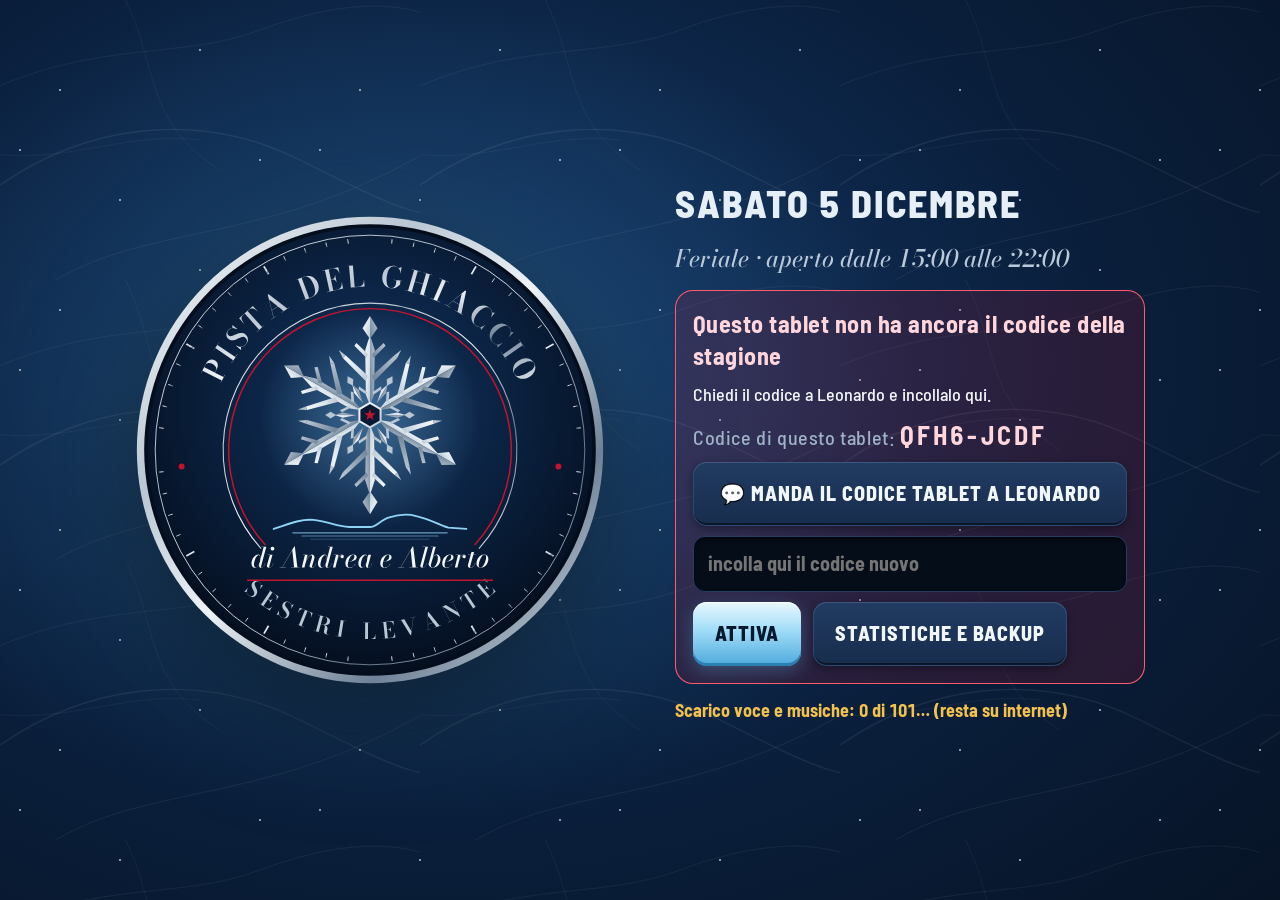
==== commit 56a25c5c: "Versione 20261119-013137" ====
--- a/index.html
+++ b/index.html
@@ -23,6 +23,14 @@
   <div class="avvio-colonna">
     <p class="avvio-data" id="avvio-data"></p>
     <p class="avvio-orario" id="avvio-orario"></p>
+    <div class="avvio-fondo" id="avvio-fondo" hidden>
+      <span class="fondo-titolo">💶 Fondo cassa nel cassetto</span>
+      <span class="fondo-comandi">
+        <button type="button" class="btn" id="fondo-meno" aria-label="10 euro in meno">−10</button>
+        <input type="number" inputmode="decimal" id="fondo-euro" min="0" step="5" aria-label="Fondo cassa in euro"><b>€</b>
+        <button type="button" class="btn" id="fondo-piu" aria-label="10 euro in più">+10</button>
+      </span>
+    </div>
     <button id="btn-avvia" class="btn-avvia">AVVIA GIORNATA</button>
     <div class="avvio-opzioni">
       <label class="spunta"><input type="checkbox" id="avvio-tada"> Suona la fanfara</label>
--- a/css/stile.css
+++ b/css/stile.css
@@ -1 +1 @@
-@font-face{font-family:Bodoni;src:url(../font/BodoniModa.ttf) format("truetype");font-weight:400 900;font-display:swap}@font-face{font-family:Bodoni;src:url(../font/BodoniModa-Italic.ttf) format("truetype");font-weight:400 900;font-style:italic;font-display:swap}@font-face{font-family:Barlow;src:url(../font/BarlowSemiCondensed-Medium.ttf) format("truetype");font-weight:500;font-display:swap}@font-face{font-family:Barlow;src:url(../font/BarlowSemiCondensed-Bold.ttf) format("truetype");font-weight:700;font-display:swap}@font-face{font-family:Barlow;src:url(../font/BarlowSemiCondensed-ExtraBold.ttf) format("truetype");font-weight:800;font-display:swap}:root{--notte: #081A33;--abisso: #040D1C;--lastra: #0F2748;--lastra-2: #163563;--filo: rgba(185, 198, 211, .28);--argento: #B9C6D3;--neve: #F3F7FA;--ghiaccio: #8FD3F5;--ghiaccio-scuro: #2C7FB8;--rosso: #C4132F;--rosso-chiaro: #FF5A6E;--giallo: #F2C14E;--verde: #4FD1A5;--raggio: 14px;--barra: 72px;--menu: 124px;color-scheme:dark}*{box-sizing:border-box;-webkit-tap-highlight-color:transparent}html,body{margin:0;height:100%}body{background:radial-gradient(120% 90% at 60% 0%,#10305a 0%,var(--notte) 55%,var(--abisso) 100%) fixed;color:var(--neve);font:500 18px/1.35 Barlow,system-ui,sans-serif;overflow:hidden;user-select:none;-webkit-user-select:none;touch-action:manipulation}button,input,select,textarea{font:inherit;color:inherit}button{cursor:pointer;border:0;background:none}button:focus-visible,input:focus-visible,select:focus-visible,textarea:focus-visible{outline:3px solid var(--ghiaccio);outline-offset:2px}h1,h2,h3{font-family:Bodoni,Georgia,serif;font-weight:600;margin:0;letter-spacing:.01em}h2{font-size:30px}h3{font-size:22px;color:var(--argento)}.num{font-variant-numeric:tabular-nums}[hidden]{display:none!important}.barra{position:fixed;inset:0 0 auto;height:var(--barra);display:flex;align-items:center;gap:18px;padding:0 16px 0 18px;background:#040d1cd1;border-bottom:1px solid var(--filo);backdrop-filter:blur(6px);z-index:20}.barra-icona{width:52px;height:52px;border-radius:50%}.barra-nome{display:flex;flex-direction:column;line-height:1.1;min-width:0}.barra-titolo{font-family:Bodoni,serif;font-size:25px;font-weight:600}.barra-sotto{font-family:Bodoni,serif;font-style:italic;color:var(--argento);font-size:15px}.barra-centro{margin-left:auto;display:flex;align-items:center;gap:14px}.barra-ora{font-size:34px;font-weight:800;font-variant-numeric:tabular-nums;letter-spacing:.02em}.badge{display:inline-flex;align-items:center;gap:6px;padding:5px 12px;border-radius:999px;border:1px solid var(--filo);color:var(--argento);font-weight:700;font-size:16px;white-space:nowrap}.badge.festivo{border-color:var(--rosso-chiaro);color:#ffd6dc;background:#c4132f38}.badge.vacanze{border-color:var(--rosso-chiaro);color:#fff;background:var(--rosso)}.badge.chiuso,.badge.fuori{color:var(--giallo);border-color:var(--giallo)}.badge.finto{color:#1b1200;background:var(--giallo);border-color:var(--giallo)}.stato{display:flex;gap:8px}.stato span{padding:6px 12px;border-radius:10px;font-weight:700;font-size:15px;white-space:nowrap;background:#4fd1a524;color:var(--verde);border:1px solid rgba(79,209,165,.4)}.stato span.ko{background:var(--rosso);color:#fff;border-color:var(--rosso-chiaro);animation:lampo 1s steps(2) infinite}.btn-stop{height:54px;padding:0 22px;border-radius:12px;background:var(--rosso);color:#fff;font-weight:800;font-size:22px;letter-spacing:.04em;border:2px solid #ff8a98}.btn-stop:active{transform:scale(.96)}.menu{position:fixed;top:var(--barra);bottom:0;left:0;width:var(--menu);display:flex;flex-direction:column;gap:8px;padding:12px 10px;background:#040d1c99;border-right:1px solid var(--filo);z-index:10}.menu button{flex:1;max-height:128px;display:flex;flex-direction:column;align-items:center;justify-content:center;gap:6px;border-radius:var(--raggio);color:var(--argento);font-weight:700;font-size:16px}.menu svg{width:42px;height:42px;fill:none;stroke:currentColor;stroke-width:2.6;stroke-linecap:round;stroke-linejoin:round}.menu button.attivo{background:var(--lastra-2);color:var(--neve);box-shadow:inset 4px 0 0 var(--ghiaccio)}.menu button.attivo svg{stroke:var(--ghiaccio)}main{position:fixed;top:var(--barra);left:var(--menu);right:0;bottom:0}.pagina{display:none;height:100%;overflow-y:auto;padding:18px 20px 28px;overscroll-behavior:contain}.pagina.attiva{display:block}.pannello{background:var(--lastra);border:1px solid var(--filo);border-radius:18px;padding:18px}.pannello+.pannello{margin-top:14px}.riga{display:flex;gap:12px;align-items:center;flex-wrap:wrap}.spazio{flex:1}.btn{min-height:64px;padding:0 22px;border-radius:var(--raggio);font-weight:700;font-size:20px;background:var(--lastra-2);border:1px solid var(--filo);color:var(--neve);display:inline-flex;align-items:center;justify-content:center;gap:10px}.btn:active{transform:scale(.97);filter:brightness(1.15)}.btn.primario{background:var(--ghiaccio);color:var(--abisso);border-color:transparent}.btn.pericolo{background:var(--rosso);border-color:var(--rosso-chiaro);color:#fff}.btn.piccolo{min-height:50px;font-size:17px;padding:0 16px}.btn[disabled]{opacity:.4}.etichetta{color:var(--argento);font-size:16px}.vuoto{color:var(--argento);font-style:italic}.spunta{display:inline-flex;align-items:center;gap:12px;font-size:19px;min-height:52px}.spunta input{width:30px;height:30px;accent-color:var(--ghiaccio)}.interruttore{position:relative;display:inline-flex;align-items:center;gap:14px;font-weight:700;font-size:20px;min-height:60px}.interruttore input{appearance:none;width:84px;height:46px;border-radius:999px;background:#3a4a61;position:relative;transition:background .2s}.interruttore input:after{content:"";position:absolute;top:5px;left:5px;width:36px;height:36px;border-radius:50%;background:#fff;transition:transform .2s}.interruttore input:checked{background:var(--verde)}.interruttore input:checked:after{transform:translate(38px)}input[type=text],input[type=number],input[type=time],input[type=date],input[type=datetime-local],input[type=password],select,textarea{min-height:56px;border-radius:12px;border:1px solid var(--filo);background:var(--abisso);padding:0 14px;font-size:20px;color:var(--neve);user-select:text;-webkit-user-select:text}textarea{padding:12px 14px;min-height:100px;resize:vertical;width:100%}input[type=number]{width:120px}input[type=range]{width:100%;height:44px;accent-color:var(--ghiaccio)}.avvio{position:fixed;inset:0;z-index:50;display:flex;align-items:center;justify-content:center;gap:70px;background:radial-gradient(90% 90% at 35% 40%,#143a6b 0%,var(--notte) 55%,var(--abisso) 100%)}.avvio[hidden]{display:none}.avvio-logo{width:min(470px,42vw);filter:drop-shadow(0 20px 50px rgba(0,0,0,.55))}.avvio-colonna{display:flex;flex-direction:column;gap:14px;max-width:470px}.avvio-data{font-family:Bodoni,serif;font-size:34px;margin:0}.avvio-orario{margin:0;color:var(--argento);font-size:22px}.btn-avvia{margin-top:14px;height:130px;border-radius:22px;background:var(--ghiaccio);color:var(--abisso);font-weight:800;font-size:40px;letter-spacing:.04em;box-shadow:0 0 0 6px #8fd3f52e,0 18px 40px #00000073}.btn-avvia:active{transform:scale(.97)}.avvio-opzioni{display:flex;gap:22px;flex-wrap:wrap}.avvio-nota{color:var(--argento);margin:0;font-size:16px}.velo{position:fixed;inset:0;z-index:60;background:#020710b8;display:flex;align-items:center;justify-content:center;padding:20px}.finestra{background:var(--lastra);border:1px solid var(--filo);border-radius:22px;padding:24px;width:min(760px,100%);max-height:100%;overflow-y:auto;box-shadow:0 30px 80px #0009}.finestra h2{margin-bottom:14px}.finestra .azioni{display:flex;gap:12px;justify-content:flex-end;margin-top:22px;flex-wrap:wrap}.finestra .azioni .btn{min-width:170px}#avvisi{position:fixed;bottom:22px;left:50%;transform:translate(-50%);z-index:70;display:flex;flex-direction:column;gap:10px;align-items:center}.avviso{display:flex;align-items:center;gap:18px;padding:14px 18px 14px 22px;border-radius:16px;background:var(--neve);color:var(--abisso);font-weight:700;font-size:20px;box-shadow:0 14px 40px #00000080}.avviso .btn{min-height:52px;background:var(--abisso);color:var(--neve)}.aggiorna{position:fixed;top:calc(var(--barra) + 10px);left:50%;transform:translate(-50%);z-index:65;padding:18px 30px;border-radius:16px;background:var(--giallo);color:#1b1200;font-weight:800;font-size:21px;box-shadow:0 12px 30px #00000080}.oggi{display:grid;grid-template-columns:1.25fr 1fr;gap:18px;min-height:100%}.cassa{display:flex;flex-direction:column;gap:14px}.btn-ingresso{flex:1;min-height:250px;border-radius:24px;background:var(--ghiaccio);color:var(--abisso);display:flex;flex-direction:column;align-items:center;justify-content:center;gap:4px;box-shadow:inset 0 -8px #040d1c2e}.btn-ingresso:active{transform:scale(.985);filter:brightness(1.1)}.btn-ingresso b{font-size:84px;font-weight:800;line-height:1}.btn-ingresso span{font-size:22px;font-weight:700}.rapidi{display:grid;grid-template-columns:repeat(3,1fr);gap:14px}.rapidi .btn{min-height:110px;font-size:44px;font-weight:800;border-radius:20px}.annulla-riga{display:flex;gap:14px}.annulla-riga .btn{flex:1}.contatori{display:grid;grid-template-columns:1fr 1fr;gap:12px}.contatore{background:var(--abisso);border:1px solid var(--filo);border-radius:14px;padding:12px 16px}.contatore b{display:block;font-size:38px;font-weight:800;font-variant-numeric:tabular-nums;line-height:1.1}.contatore span{color:var(--argento);font-size:16px}.totale{grid-column:span 2;display:flex;align-items:baseline;justify-content:space-between;border-color:var(--ghiaccio)}.totale b{font-size:50px;color:var(--ghiaccio)}.lato{display:flex;flex-direction:column;gap:14px}.giorno-titolo{display:flex;align-items:center;justify-content:space-between;gap:12px}.chiusura-conto{font-size:46px;font-weight:800;font-variant-numeric:tabular-nums;line-height:1.05}.meteo-box{display:flex;align-items:center;gap:16px}.meteo-icona{font-size:56px;line-height:1;white-space:nowrap}.meteo-storia{color:var(--argento);font-size:16px}.promemoria{border-color:var(--giallo);background:#f2c14e1a}.promemoria b{color:var(--giallo)}.griglia-pinguini{display:grid;grid-template-columns:repeat(auto-fill,minmax(146px,1fr));gap:10px}.pinguino{position:relative;aspect-ratio:1 / .8;border-radius:18px;background:var(--lastra);border:2px solid var(--filo);display:flex;flex-direction:column;align-items:center;justify-content:center;overflow:hidden}.pinguino:active{transform:scale(.97)}.pinguino svg.ghiera{position:absolute;width:86%;height:86%}.pinguino .n{position:relative;font-size:56px;font-weight:800;line-height:1;font-variant-numeric:tabular-nums}.pinguino .t{position:relative;font-size:22px;font-weight:700;font-variant-numeric:tabular-nums;color:var(--argento)}.pinguino.libero .t{font-size:17px}.pinguino.uso{background:var(--lastra-2);border-color:var(--ghiaccio)}.pinguino.uso .t{color:var(--ghiaccio)}.pinguino.ultimo{background:#4a3a0c;border-color:var(--giallo);animation:lampeggia .9s ease-in-out infinite}.pinguino.ultimo .t{color:var(--giallo)}.pinguino.scaduto{background:var(--rosso);border-color:#ff9aa6}.pinguino.scaduto .t{color:#fff}.pinguino .turni{position:absolute;top:8px;right:10px;font-size:15px;font-weight:800;color:var(--neve);background:#00000059;padding:2px 8px;border-radius:8px}@keyframes lampeggia{50%{background:#7a5e10}}@keyframes lampo{50%{opacity:.55}}.legenda{display:flex;gap:18px;color:var(--argento);font-size:16px;flex-wrap:wrap}.legenda i{display:inline-block;width:16px;height:16px;border-radius:4px;vertical-align:-2px;margin-right:6px}.suoni{display:grid;grid-template-columns:1fr 380px;gap:18px}.gruppo-suoni{margin-bottom:16px}.gruppo-suoni h3{margin-bottom:10px}.griglia-suoni{display:grid;grid-template-columns:repeat(auto-fill,minmax(190px,1fr));gap:10px}.suono{min-height:84px;border-radius:14px;padding:10px 14px;text-align:left;font-weight:700;font-size:19px;background:var(--lastra-2);border:1px solid var(--filo);border-left:6px solid var(--colore, var(--ghiaccio));display:flex;flex-direction:column;justify-content:center}.suono small{color:var(--argento);font-weight:500;font-size:14px;line-height:1.2;margin-top:3px;display:-webkit-box;-webkit-line-clamp:2;-webkit-box-orient:vertical;overflow:hidden}.suono:active{filter:brightness(1.3);transform:scale(.98)}.suono.suonando{box-shadow:0 0 0 3px var(--ghiaccio)}.lettore .titolo{font-size:20px;font-weight:700;min-height:28px;overflow:hidden;text-overflow:ellipsis;white-space:nowrap}.lettore .comandi{display:grid;grid-template-columns:repeat(3,1fr);gap:10px;margin:12px 0}.lettore .comandi .btn{min-height:72px;font-size:28px}.lista-musica{max-height:220px;overflow-y:auto;margin-top:10px}.lista-musica div{display:flex;align-items:center;gap:10px;padding:8px 0;border-bottom:1px solid var(--filo)}.lista-musica div span{flex:1;overflow:hidden;text-overflow:ellipsis;white-space:nowrap}.lista-musica div.ora span{color:var(--ghiaccio);font-weight:700}.in-onda{color:var(--ghiaccio);font-weight:700;min-height:26px}.filtri{display:flex;gap:10px;flex-wrap:wrap;align-items:center;margin-bottom:14px}.filtri .btn.attivo{background:var(--ghiaccio);color:var(--abisso)}.tessere{display:grid;grid-template-columns:repeat(5,1fr);gap:12px;margin-bottom:14px}.tessera{background:var(--lastra);border:1px solid var(--filo);border-radius:16px;padding:14px 16px}.tessera b{display:block;font-size:34px;font-weight:800;font-variant-numeric:tabular-nums}.tessera span{color:var(--argento);font-size:15px}.grafici{display:grid;grid-template-columns:1fr 1fr;gap:14px}.grafico{background:var(--lastra);border:1px solid var(--filo);border-radius:18px;padding:14px;height:340px;display:flex;flex-direction:column}.grafico.largo{grid-column:span 2}.grafico h3{font-size:19px;margin-bottom:8px}.grafico .tela{position:relative;flex:1;min-height:0}table.tab{width:100%;border-collapse:collapse;font-size:17px}table.tab th{text-align:left;color:var(--argento);font-weight:700;padding:8px 10px;border-bottom:1px solid var(--filo)}table.tab td{padding:10px;border-bottom:1px solid rgba(185,198,211,.12);font-variant-numeric:tabular-nums}table.tab tr.festivo td:first-child{box-shadow:inset 4px 0 0 var(--rosso)}table.tab td.dx,table.tab th.dx{text-align:right}.imp{display:grid;grid-template-columns:1fr 1fr;gap:14px;align-items:start}.campo{display:flex;align-items:center;justify-content:space-between;gap:14px;padding:10px 0;border-bottom:1px solid rgba(185,198,211,.12)}.campo:last-child{border-bottom:0}.campo>span{font-size:19px}.elenco-voce{display:flex;align-items:center;gap:10px;padding:10px 0;border-bottom:1px solid rgba(185,198,211,.12)}.elenco-voce .testo{flex:1}.elenco-voce .testo small{display:block;color:var(--argento)}.tastierino{display:grid;grid-template-columns:repeat(3,110px);gap:12px;justify-content:center;margin-top:16px}.tastierino .btn{min-height:90px;font-size:36px}.pin-puntini{text-align:center;font-size:44px;letter-spacing:16px;min-height:60px}.meteo-scelte{display:grid;grid-template-columns:repeat(3,1fr);gap:12px}.meteo-scelte button,.meteo-extra button{min-height:112px;border-radius:18px;background:var(--lastra-2);border:2px solid var(--filo);display:flex;flex-direction:column;align-items:center;justify-content:center;gap:4px;font-weight:700;font-size:20px}.meteo-scelte button i,.meteo-extra button i{font-style:normal;font-size:46px;line-height:1.1}.meteo-scelte button.sel,.meteo-extra button.sel{border-color:var(--ghiaccio);background:#1d4a80;box-shadow:0 0 0 3px #8fd3f559}.meteo-extra{display:grid;grid-template-columns:1fr 1fr;gap:12px;margin-top:12px}.meteo-extra button{min-height:84px;flex-direction:row;gap:12px}.meteo-extra button i{font-size:36px}.debug-barra{border-color:var(--giallo)}@media (max-width: 1100px){.oggi,.suoni,.imp,.grafici{grid-template-columns:1fr}.grafico.largo{grid-column:auto}.tessere{grid-template-columns:repeat(2,1fr)}.barra-sotto{display:none}}@media (prefers-reduced-motion: reduce){.pinguino.ultimo,.stato span.ko{animation:none}}:root{--alto: env(safe-area-inset-top, 0px);--basso: env(safe-area-inset-bottom, 0px)}.barra{height:calc(var(--barra) + var(--alto));padding-top:var(--alto);padding-left:calc(18px + env(safe-area-inset-left,0px));padding-right:calc(16px + env(safe-area-inset-right,0px))}.menu,main{top:calc(var(--barra) + var(--alto))}.menu{padding-bottom:calc(12px + var(--basso));left:env(safe-area-inset-left,0px)}main{left:calc(var(--menu) + env(safe-area-inset-left,0px));right:env(safe-area-inset-right,0px)}.pagina{padding-bottom:calc(28px + var(--basso));-webkit-overflow-scrolling:touch}html,body{height:100dvh;overscroll-behavior:none}body{-webkit-touch-callout:none;-webkit-text-size-adjust:100%}img,svg,button{-webkit-touch-callout:none;-webkit-user-drag:none}.file-nascosto{position:absolute;width:1px;height:1px;opacity:0;overflow:hidden;pointer-events:none}.tieni-acceso{position:fixed;width:1px;height:1px;opacity:.01;left:0;bottom:0;pointer-events:none}@media (max-width: 1200px){.barra{gap:12px}.barra-ora{font-size:30px}.stato span{padding:6px 9px;font-size:14px}}.avvio-offline{margin:0;font-size:18px;font-weight:700;color:var(--giallo);min-height:24px}.avvio-offline.ok{color:var(--verde)}:root{--alto: env(safe-area-inset-top, 0px);--basso: env(safe-area-inset-bottom, 0px);--fondo: #06101f;--sup: #0d1b31;--sup2: #12233e;--sup3: #1a2f50;--riga: #263d61;--testo: #f1f6fb;--tenue: #9fb2c6;--spento: #5f7389;--cromo: #e6eef6;--filetto: #b9c9d9;--gh1: #e9f8ff;--gh2: #9fdcf8;--gh3: #4ea9dc;--gh-ink: #04182e;--r: 16px;--r-s: 12px;--display: "Barlow", "Arial Narrow", sans-serif;--brina: repeating-linear-gradient(28deg, rgba(255,255,255,.035) 0 1px, transparent 1px 5px), repeating-linear-gradient(-62deg, rgba(255,255,255,.028) 0 1px, transparent 1px 7px);--pattini: url("data:image/svg+xml,%3Csvg xmlns='http://www.w3.org/2000/svg' width='420' height='280'%3E%3Cg fill='none' stroke='%23ffffff' stroke-linecap='round'%3E%3Cpath d='M-20 200C80 120 200 110 300 160S440 230 460 200' stroke-opacity='.07' stroke-width='1.3'/%3E%3Cpath d='M-10 90C100 40 180 60 260 30S400 0 440 20' stroke-opacity='.05'/%3E%3Cpath d='M40 290C140 220 260 250 430 150' stroke-opacity='.06'/%3E%3Cpath d='M120 -10C160 60 140 120 220 170' stroke-opacity='.04'/%3E%3Cpath d='M-30 150C60 170 120 130 200 140' stroke-opacity='.05' stroke-width='.8'/%3E%3C/g%3E%3C/svg%3E")}body{background:var(--pattini),radial-gradient(110% 80% at 65% -10%,#143865 0%,#0a1f3c 40%,var(--fondo) 75%) fixed;background-size:420px 280px,auto;-webkit-font-smoothing:antialiased;font-variant-numeric:tabular-nums}h2{font-family:var(--display);font-weight:800;text-transform:uppercase;letter-spacing:.04em;font-size:30px;line-height:1;color:var(--testo)}h3{font-family:var(--display);font-weight:800;text-transform:uppercase;letter-spacing:.05em;font-size:21px;line-height:1.05;color:var(--cromo)}.barra{background:var(--brina),var(--pattini),linear-gradient(180deg,#16325a,#0b1d38);background-size:auto,420px 280px,auto;border-bottom:0;box-shadow:inset 0 -1px #04101f,inset 0 -6px #0c1a30,0 10px 26px #00000080;backdrop-filter:none}.barra:before{content:"";position:absolute;left:7px;right:7px;bottom:9px;top:calc(var(--alto) + 7px);border:1px solid var(--filetto);border-radius:10px;opacity:.45;pointer-events:none}.barra .ang{position:absolute;width:14px;height:14px;z-index:1;background:radial-gradient(circle at 35% 30%,#fff 0 8%,#d6dde4 32%,#6d7680)}.ang.a1{top:var(--alto);left:0;border-radius:0 0 7px}.ang.a2{top:var(--alto);right:0;border-radius:0 0 0 7px}.ang.a3{bottom:0;left:0;border-radius:0 7px 0 0}.ang.a4{bottom:0;right:0;border-radius:7px 0 0}.barra-icona{width:54px;height:54px;filter:drop-shadow(0 3px 8px rgba(0,0,0,.7))}.barra-titolo{font-family:var(--display);font-weight:800;text-transform:uppercase;letter-spacing:.06em;font-size:26px;color:var(--cromo);line-height:1}.barra-sotto{font-size:16px;margin-top:3px;color:var(--filetto)}.barra-ora{display:inline-flex;align-items:center;gap:10px;padding:4px 16px 4px 14px;border-radius:99px;background:#050c17;box-shadow:inset 0 0 0 1px #2d4466,inset 0 2px 6px #000c;font-family:var(--display);font-size:32px;color:#fff}.barra-ora:before{content:"";width:10px;height:10px;border-radius:50%;background:#5fd1ff;box-shadow:0 0 10px 2px #5fd1ffcc;animation:respiro 2.4s ease-in-out infinite}@keyframes respiro{50%{opacity:.45}}.badge{font-family:var(--display);text-transform:uppercase;letter-spacing:.05em;font-size:15px;padding:6px 13px;background:#00000040}.stato span{font-family:var(--display);text-transform:uppercase;letter-spacing:.05em;background:#0000004d;box-shadow:inset 0 0 0 1px #4fd1a573;border:0;display:inline-flex;align-items:center;gap:7px}.stato span:before{content:"";width:8px;height:8px;border-radius:50%;background:var(--verde);box-shadow:0 0 8px 1px #4fd1a5cc}.stato span.ko{background:var(--rosso);box-shadow:inset 0 0 0 1px #ff8a98}.stato span.ko:before{background:#fff;box-shadow:0 0 8px 2px #fff}.btn-stop{font-family:var(--display);letter-spacing:.08em;border:0;background:linear-gradient(180deg,#ea3a4d,#b5132b);box-shadow:inset 0 1px #ffffff4d,inset 0 -4px #7d0c1d,0 6px 16px #c4132f59}.menu{background:linear-gradient(180deg,#050c18d9,#050c18a6);border-right:0;box-shadow:inset -1px 0 #1a2c48;gap:10px}.menu button{position:relative;font-family:var(--display);text-transform:uppercase;letter-spacing:.06em;font-size:15px;background:var(--sup);color:var(--tenue);box-shadow:inset 0 1px #ffffff0d,inset 0 -3px #040b16,0 2px 6px #0000004d}.menu button:before{content:"";position:absolute;top:10px;right:10px;width:8px;height:8px;border-radius:50%;background:#22344f;box-shadow:inset 0 1px 1px #0009}.menu svg{stroke-width:2.3}.menu button.attivo{background:linear-gradient(180deg,#1d3a63,#12284a);color:#fff;box-shadow:inset 0 0 0 1px #35557f,inset 0 -3px 0 var(--rosso),0 4px 12px #0006}.menu button.attivo:before{background:#5fd1ff;box-shadow:0 0 10px 2px #5fd1ffcc}.menu button.attivo svg{stroke:var(--gh2);filter:drop-shadow(0 0 6px rgba(143,211,245,.45))}.pannello,.tessera,.grafico{background:linear-gradient(180deg,var(--sup2),var(--sup));border:0;border-radius:var(--r);box-shadow:inset 0 0 0 1px var(--riga),inset 0 1px #ffffff0a,0 8px 22px #0000004d}.pannello>h3:first-child,.grafico>h3:first-child{margin-bottom:10px!important}.finestra{background:var(--brina),linear-gradient(180deg,#14294a,#0c1b33);border:0;box-shadow:inset 0 0 0 1px #35557f,inset 0 3px 0 var(--filetto),0 30px 80px #000000b3}.velo{background:#020710c7;backdrop-filter:blur(3px);-webkit-backdrop-filter:blur(3px)}.promemoria{background:linear-gradient(180deg,#f2c14e24,#f2c14e0f);box-shadow:inset 0 0 0 1px #f2c14e8c,inset 4px 0 0 var(--giallo)}.btn{font-family:var(--display);text-transform:uppercase;letter-spacing:.05em;font-weight:800;border:0;color:var(--testo);background:linear-gradient(180deg,#213b62,#182d4d);box-shadow:inset 0 1px #ffffff14,inset 0 0 0 1px #2d4a74,inset 0 -3px #0a1729,0 3px 8px #00000059;transition:transform .08s,filter .15s}.btn:active{transform:translateY(2px);filter:brightness(1.15)}.btn.primario{color:var(--gh-ink);background:linear-gradient(180deg,var(--gh1) 0%,var(--gh2) 45%,var(--gh3) 100%);box-shadow:inset 0 1px #fffc,inset 0 -3px #2a7fb3,0 5px 18px #5fbef04d}.btn.pericolo{background:linear-gradient(180deg,#e8394c,#ad1328);box-shadow:inset 0 1px #ffffff40,inset 0 -3px #6d0a18,0 4px 14px #c4132f4d}.btn.piccolo{font-size:16px}.filtri .btn.attivo{color:#fff;background:linear-gradient(180deg,#1d3a63,#12284a);box-shadow:inset 0 0 0 1px #4a6c99,inset 0 -3px 0 var(--rosso)}.btn-ingresso{position:relative;overflow:hidden;color:var(--gh-ink);background:var(--pattini),linear-gradient(160deg,#ffffff8c,#fff0 38%),linear-gradient(180deg,#e3f6ff,#a6defa 48%,#5db3e3);background-size:420px 280px,auto,auto;box-shadow:inset 0 2px #ffffffe6,inset 0 0 0 1px #ffffff59,inset 0 -8px #2f86bb,0 14px 34px #3caae647}.btn-ingresso:after{content:"";position:absolute;top:-40%;bottom:-40%;width:26%;left:-40%;background:linear-gradient(90deg,transparent,rgba(255,255,255,.55),transparent);transform:rotate(18deg);animation:riflesso 7s ease-in-out infinite}@keyframes riflesso{0%,70%{left:-40%}to{left:130%}}.btn-ingresso b{font-family:var(--display);font-size:104px;letter-spacing:.01em;text-shadow:0 2px 0 rgba(255,255,255,.5)}.btn-ingresso span{font-family:var(--display);text-transform:uppercase;letter-spacing:.08em;font-weight:800;font-size:23px}.btn-ingresso:active{transform:translateY(3px)}.rapidi .btn{font-size:48px;letter-spacing:.02em;background:linear-gradient(180deg,#1f3a62,#152a49);box-shadow:inset 0 1px #ffffff14,inset 0 0 0 1px #2d4a74,inset 0 -4px 0 var(--gh3),0 4px 10px #00000059}.annulla-riga .btn{color:var(--tenue);box-shadow:inset 0 1px #ffffff0f,inset 0 0 0 1px #2d4a74,inset 0 -3px #4a5d78}.contatori{gap:0;border-radius:var(--r);overflow:hidden;background:#071223;box-shadow:inset 0 0 0 1px var(--riga)}.contatore{background:none;border:0;border-radius:0;padding:12px 16px 11px;text-align:center}.contatore+.contatore:not(.totale){box-shadow:inset 1px 0 0 var(--riga)}.contatore b{font-family:var(--display);font-size:44px;line-height:1;letter-spacing:.02em}.contatore span{font-size:15px;font-weight:700}.totale{text-align:left;align-items:center;padding:14px 18px;background:var(--brina),linear-gradient(180deg,#13284a,#0c1b33);box-shadow:inset 0 1px 0 var(--riga),inset 0 3px 0 var(--filetto)}.totale span{font-family:var(--display);text-transform:uppercase;letter-spacing:.07em;font-size:18px;color:var(--cromo)}.totale b{font-size:58px;color:var(--gh2);text-shadow:0 0 22px rgba(143,211,245,.35)}.giorno-titolo h2{font-size:28px}.chiusura-conto{font-family:var(--display);font-size:64px;letter-spacing:.02em;color:#fff}.meteo-box .btn{white-space:nowrap}.pinguino{border:0;border-radius:18px;background:linear-gradient(180deg,#132848,#0c1b33);box-shadow:inset 0 0 0 1px var(--riga),inset 0 1px #ffffff0d,inset 0 -4px #081325,0 4px 12px #0000004d}.pinguino .n{font-family:var(--display);font-size:62px;letter-spacing:.01em}.pinguino .t{font-family:var(--display);letter-spacing:.04em}.pinguino.libero .t{text-transform:uppercase;color:var(--spento)}.pinguino.libero .n{color:#c9d6e3}.pinguino.uso{border:0;background:var(--pattini),linear-gradient(180deg,#1c4373,#11294b);background-size:420px 280px,auto;box-shadow:inset 0 0 0 2px var(--gh3),inset 0 -4px 0 var(--gh2),0 0 20px #5fbef038}.pinguino.ultimo{border:0;background:linear-gradient(180deg,#5a4610,#3b2d08);box-shadow:inset 0 0 0 2px var(--giallo),inset 0 -4px 0 var(--giallo),0 0 22px #f2c14e4d}.pinguino.scaduto{border:0;background:repeating-linear-gradient(135deg,#d01a35 0 16px,#a8102a 16px 32px);box-shadow:inset 0 0 0 2px #ff9aa6,inset 0 -4px #ffd0d6,0 0 26px #d01a3573}.pinguino .turni{font-family:var(--display);letter-spacing:.04em;background:#00000073;box-shadow:inset 0 0 0 1px #fff3}.legenda{font-family:var(--display);text-transform:uppercase;letter-spacing:.05em;font-size:14px}.suono{border:0;border-radius:14px;font-family:var(--display);letter-spacing:.02em;background:linear-gradient(180deg,#1c3559,#142a48);box-shadow:inset 0 1px #ffffff12,inset 0 0 0 1px #2a4670,inset 0 -4px 0 var(--colore, var(--gh3)),0 3px 8px #0000004d}.suono small{font-family:Barlow,sans-serif;letter-spacing:0}.suono.suonando{box-shadow:inset 0 0 0 2px var(--gh2),inset 0 -4px 0 var(--colore, var(--gh3)),0 0 18px #8fd3f566}.gruppo-suoni h3{display:flex;align-items:center;gap:10px}.gruppo-suoni h3:after{content:"";flex:1;height:1px;background:linear-gradient(90deg,var(--riga),transparent)}.lettore .titolo{font-family:var(--display);letter-spacing:.03em}.in-onda{font-family:var(--display);text-transform:uppercase;letter-spacing:.05em;color:var(--gh2)}.tessera{text-align:center;padding:14px 10px 12px}.tessera b{font-family:var(--display);font-size:40px;line-height:1.05;letter-spacing:.02em}.tessera span{font-weight:700;font-size:14px}.tessere .tessera:first-child{box-shadow:inset 0 0 0 1px var(--riga),inset 0 3px 0 var(--filetto),0 8px 22px #0000004d}.tessere .tessera:first-child b{color:var(--gh2)}table.tab th{font-family:var(--display);text-transform:uppercase;letter-spacing:.05em;font-size:15px}.campo{border-bottom:1px solid #1d3253}.campo>span{font-size:18px;font-weight:600}input[type=text],input[type=number],input[type=time],input[type=date],input[type=datetime-local],input[type=password],select,textarea{background:#050d19;border:1px solid var(--riga);font-weight:700;box-shadow:inset 0 2px 5px #00000080}input:focus,select:focus,textarea:focus{outline:none;border-color:var(--gh2);box-shadow:0 0 0 3px #8fd3f533,inset 0 2px 5px #00000080}.interruttore input{background:#26364d;box-shadow:inset 0 2px 5px #0009}.interruttore input:after{background:linear-gradient(180deg,#fff,#cfd8e2);box-shadow:0 2px 5px #00000080}.interruttore input:checked{background:linear-gradient(180deg,#3fbf92,#2a9670)}.meteo-scelte button,.meteo-extra button{border:0;font-family:var(--display);text-transform:uppercase;letter-spacing:.05em;background:linear-gradient(180deg,#1c3559,#142a48);box-shadow:inset 0 1px #ffffff12,inset 0 0 0 1px #2a4670,inset 0 -4px #0a1729,0 3px 8px #0000004d}.meteo-scelte button.sel,.meteo-extra button.sel{border:0;background:linear-gradient(180deg,#2a5a90,#1b3f6c);box-shadow:inset 0 0 0 2px var(--gh2),inset 0 -4px 0 var(--rosso),0 0 18px #8fd3f559}.avviso{background:linear-gradient(180deg,#fff,#e2edf6);color:var(--gh-ink);box-shadow:inset 0 -3px 0 var(--gh3),0 16px 40px #0000008c;font-family:var(--display);letter-spacing:.02em;font-size:21px}.aggiorna{font-family:var(--display);text-transform:uppercase;letter-spacing:.05em;box-shadow:inset 0 -3px #a07a1c,0 12px 30px #00000080}.avvio{background:var(--pattini),radial-gradient(70% 80% at 30% 45%,rgba(95,190,240,.18) 0%,transparent 60%),radial-gradient(100% 100% at 35% 40%,#143a6b 0%,#0a1f3c 50%,var(--fondo) 100%);background-size:420px 280px,auto,auto;overflow:hidden}.avvio-neve{position:absolute;inset:-100px 0 0;pointer-events:none;opacity:.55;background-image:radial-gradient(2px 2px at 20px 30px,#fff 50%,transparent 51%),radial-gradient(1.5px 1.5px at 120px 80px,#fff 50%,transparent 51%),radial-gradient(2.5px 2.5px at 200px 150px,#fff 50%,transparent 51%),radial-gradient(1.5px 1.5px at 60px 190px,#fff 50%,transparent 51%),radial-gradient(2px 2px at 260px 40px,#fff 50%,transparent 51%);background-size:300px 220px;animation:nevica 16s linear infinite}@keyframes nevica{to{transform:translateY(220px)}}.avvio-logo,.avvio-colonna{position:relative}.avvio-logo{filter:drop-shadow(0 24px 60px rgba(0,0,0,.6)) drop-shadow(0 0 40px rgba(95,190,240,.15))}.avvio-data{font-family:var(--display);font-weight:800;text-transform:uppercase;letter-spacing:.05em;font-size:38px;color:var(--cromo)}.avvio-orario{font-family:Bodoni,serif;font-style:italic;font-size:24px;color:var(--filetto)}.btn-avvia{position:relative;overflow:hidden;border-radius:24px;color:var(--gh-ink);font-family:var(--display);font-size:44px;letter-spacing:.08em;background:linear-gradient(160deg,#ffffff8c,#fff0 40%),linear-gradient(180deg,#e3f6ff,#a6defa 48%,#5db3e3);box-shadow:inset 0 2px #ffffffe6,inset 0 -7px #2f86bb,0 0 0 7px #8fd3f524,0 20px 46px #00000080,0 0 50px #5fbef040}.btn-avvia:after{content:"";position:absolute;top:-40%;bottom:-40%;width:22%;left:-40%;background:linear-gradient(90deg,transparent,rgba(255,255,255,.6),transparent);transform:rotate(18deg);animation:riflesso 5s ease-in-out infinite}.btn-avvia:active{transform:translateY(3px)}.avvio-opzioni .spunta{font-weight:700}@media (prefers-reduced-motion: reduce){.avvio-neve,.btn-ingresso:after,.btn-avvia:after,.barra-ora:before{animation:none}}@media (max-width: 1200px){.barra-titolo{font-size:22px}.barra-ora{font-size:28px;padding:3px 13px 3px 11px}}.yt-box{position:fixed;right:calc(14px + env(safe-area-inset-right,0px));bottom:calc(14px + var(--basso));z-index:30;padding:8px 8px 6px;border-radius:16px;background:linear-gradient(180deg,#14294a,#0b1a31);box-shadow:inset 0 0 0 1px #35557f,inset 0 3px 0 var(--filetto),0 14px 34px #0009}.yt-box iframe{display:block;width:356px;height:200px;border:0;border-radius:10px;background:#000}.yt-titolo{display:block;max-width:356px;margin-top:5px;font-family:var(--display);letter-spacing:.03em;font-size:15px;color:var(--gh2);white-space:nowrap;overflow:hidden;text-overflow:ellipsis}.yt-titolo:empty{display:none}body.yt-attivo .pagina{padding-bottom:calc(260px + var(--basso))}.yt-intestazione{display:flex;align-items:center;gap:10px}.yt-logo{display:inline-grid;place-items:center;width:34px;height:24px;border-radius:7px;background:linear-gradient(180deg,#ff3b3b,#c4161c);color:#fff;font-size:13px}.yt-avviso{margin:8px 0;padding:10px 12px;border-radius:12px;background:#f2c14e24;box-shadow:inset 0 0 0 1px var(--giallo);color:var(--giallo);font-weight:700}.avvio-licenza{display:flex;flex-direction:column;gap:10px}.avvio-licenza:empty{display:none}.avvio-licenza b{font-family:var(--display);font-size:24px;letter-spacing:.02em}.avvio-licenza.avviso{padding:16px 18px;border-radius:18px;background:#f2c14e1f;box-shadow:inset 0 0 0 1px var(--giallo);color:inherit}.avvio-licenza.avviso b{color:var(--giallo)}.avvio-licenza.scaduta{padding:18px;border-radius:18px;background:#c4132f29;box-shadow:inset 0 0 0 1px var(--rosso-chiaro)}.avvio-licenza.scaduta b{color:#ffd6dc}.avvio-licenza input{min-height:56px;width:100%}.pannello.licenza.avviso{box-shadow:inset 0 0 0 1px var(--giallo),inset 0 3px 0 var(--giallo)}.pannello.licenza.scaduta{box-shadow:inset 0 0 0 1px var(--rosso-chiaro),inset 0 3px 0 var(--rosso)}body.sola-lettura .menu button[data-pagina=oggi],body.sola-lettura .menu button[data-pagina=pinguini],body.sola-lettura .menu button[data-pagina=suoni]{display:none}.riattiva{position:fixed;inset:0;z-index:90;display:flex;flex-direction:column;align-items:center;justify-content:center;gap:14px;background:radial-gradient(70% 70% at 50% 50%,#d01a35eb,#780818f2);color:#fff;border:0;font-family:var(--display);text-transform:uppercase;letter-spacing:.06em;cursor:pointer}.riattiva b{font-size:84px;line-height:1;animation:respiro 1.4s ease-in-out infinite}.riattiva span{font-size:32px}.codice-tablet{font-family:var(--display);font-size:20px;letter-spacing:.03em;color:var(--tenue)}.codice-tablet b{color:#fff;font-size:26px;letter-spacing:.12em;user-select:all;-webkit-user-select:all}.avvio-licenza a.btn{text-decoration:none}.avvio-demo{margin:0;padding:12px 16px;border-radius:14px;font-size:18px;color:#1b1200;background:linear-gradient(180deg,#ffe08a,#f2c14e);box-shadow:inset 0 -3px #c8952c}.btn-guida{height:54px;padding:0 18px;border-radius:12px;border:0;color:#1b1200;font-family:var(--display);font-weight:800;font-size:20px;letter-spacing:.06em;background:linear-gradient(180deg,#ffe08a,#f2c14e 50%,#c8952c);box-shadow:inset 0 1px #fff9,inset 0 -3px #8a6414}.guida dl{margin:0;display:grid;grid-template-columns:210px 1fr;gap:10px 18px}.guida dt{font-family:var(--display);font-weight:800;text-transform:uppercase;letter-spacing:.04em;color:var(--gh2);font-size:19px}.guida dd{margin:0;font-size:19px;line-height:1.35}.guida-prova{margin:16px 0 0;padding:14px 16px;border-radius:14px;font-size:19px;background:#f2c14e24;box-shadow:inset 0 0 0 1px var(--giallo)}.guida-passi{margin:0;padding-left:26px;font-size:21px;line-height:1.5}@media (max-width: 760px){.guida dl{grid-template-columns:1fr}}.gira-telefono{display:none}@media (orientation: portrait) and (max-width: 700px){.gira-telefono{position:fixed;inset:0;z-index:200;display:flex;flex-direction:column;align-items:center;justify-content:center;gap:16px;padding:30px;text-align:center;color:#fff;background:radial-gradient(90% 70% at 50% 40%,#163a68,#06101f)}.gira-telefono b{font-family:var(--display);font-size:34px;text-transform:uppercase;letter-spacing:.05em;line-height:1.1}.gira-telefono span{color:var(--argento);font-size:19px}.gira-icona{font-size:90px;animation:gira 2.4s ease-in-out infinite}}@keyframes gira{0%,30%{transform:rotate(0)}55%,85%{transform:rotate(-90deg)}to{transform:rotate(0)}}@media (max-height: 500px){.menu{overflow-y:auto;gap:6px;padding:8px 6px}.menu button{flex:none;min-height:74px}}.demo-avviso{display:flex;flex-direction:column;gap:6px;margin-bottom:14px;box-shadow:inset 0 0 0 2px var(--giallo),0 8px 22px #0000004d!important;background:linear-gradient(180deg,#f2c14e2e,#f2c14e0f)!important}.demo-avviso b{font-family:var(--display);font-size:24px;text-transform:uppercase;letter-spacing:.04em;color:var(--giallo)}.demo-avviso span{font-size:18px}.demo-bloccata .pannello:not(.licenza):not(.demo-avviso){position:relative}.demo-bloccata .pannello:not(.licenza):not(.demo-avviso):after{content:"\1f512  Modificabile nella versione definitiva";position:absolute;inset:0;z-index:2;border-radius:inherit;display:flex;align-items:flex-end;justify-content:center;padding:12px 16px;font-family:var(--display);font-weight:800;font-size:16px;letter-spacing:.04em;text-transform:uppercase;color:var(--giallo);background:#06101f73;cursor:not-allowed}.demo-bloccata .pannello.licenza input,.demo-bloccata .pannello.licenza .btn,.demo-bloccata .pannello.licenza .codice-tablet{display:none}.menu-turni{display:none!important}body.con-turni .menu-turni{display:flex!important}body.con-turni .menu button{max-height:104px}.turni{display:grid;grid-template-columns:430px 1fr;gap:18px;min-height:100%}.turni-cassa{display:flex;flex-direction:column;gap:12px}.turni-durate{display:grid;grid-template-columns:repeat(3,1fr);gap:10px}.turni-durata{min-height:92px;border-radius:16px;display:flex;flex-direction:column;align-items:center;justify-content:center;gap:2px;font-family:var(--display);color:#fff;background:linear-gradient(180deg,#1f3a62,#152a49);box-shadow:inset 0 1px #ffffff14,inset 0 0 0 1px #2d4a74,inset 0 -4px #0a1729}.turni-durata b{font-size:28px;font-weight:800;letter-spacing:.02em}.turni-durata span{font-size:19px;color:var(--argento);font-weight:700}.turni-durata.sel{background:linear-gradient(180deg,#2a5a90,#1b3f6c);box-shadow:inset 0 0 0 2px var(--gh2),inset 0 -4px 0 var(--rosso),0 0 18px #8fd3f559}.turni-durata.sel span{color:var(--gh1)}.turni-display{height:96px;border-radius:16px;display:flex;align-items:center;justify-content:center;font-family:var(--display);font-weight:800;font-size:76px;letter-spacing:.06em;color:#fff;background:#050d19;box-shadow:inset 0 0 0 1px var(--riga),inset 0 3px 8px #0009}.turni-display.vuoto{color:var(--spento)}.turni-tastierino{display:grid;grid-template-columns:repeat(3,1fr);gap:10px}.turni-tasto{min-height:72px;font-size:36px}.turni-avvia{min-height:110px;border-radius:22px;display:flex;flex-direction:column;align-items:center;justify-content:center;color:var(--gh-ink);font-family:var(--display);background:linear-gradient(160deg,#ffffff8c,#fff0 40%),linear-gradient(180deg,#e3f6ff,#a6defa 48%,#5db3e3);box-shadow:inset 0 2px #ffffffe6,inset 0 -7px #2f86bb,0 14px 34px #3caae647}.turni-avvia b{font-size:46px;font-weight:800;letter-spacing:.08em;line-height:1}.turni-avvia span{font-size:21px;font-weight:800;letter-spacing:.05em;text-transform:uppercase}.turni-avvia:active{transform:translateY(3px)}.turni-conta{font-family:var(--display);font-weight:800;font-size:22px;color:var(--gh2)}.turni-lista{display:grid;grid-template-columns:repeat(auto-fill,minmax(150px,1fr));gap:10px;align-content:start}.turno-card{border-radius:16px;padding:10px 8px 9px;display:flex;flex-direction:column;align-items:center;gap:2px;color:#fff;font-family:var(--display);background:linear-gradient(180deg,#1c4373,#11294b);box-shadow:inset 0 0 0 2px var(--gh3),inset 0 -4px 0 var(--gh2)}.turno-card b{font-size:50px;font-weight:800;line-height:1}.turno-card .t{font-size:24px;font-weight:800;color:var(--gh2);font-variant-numeric:tabular-nums}.turno-card small{font-family:Barlow,sans-serif;font-size:13px;color:var(--argento);text-align:center}.turno-card.ultimo{background:linear-gradient(180deg,#5a4610,#3b2d08);box-shadow:inset 0 0 0 2px var(--giallo),inset 0 -4px 0 var(--giallo)}.turno-card.ultimo .t{color:var(--giallo)}.turno-card.scaduto{background:repeating-linear-gradient(135deg,#d01a35 0 16px,#a8102a 16px 32px);box-shadow:inset 0 0 0 2px #ff9aa6,inset 0 -4px #ffd0d6}.turno-card.scaduto .t,.turno-card.scaduto small{color:#fff}@media (max-width: 1100px){.turni{grid-template-columns:1fr}}.conta-oggi{display:grid;grid-template-columns:1fr 1fr 1.3fr;border-radius:var(--r);overflow:hidden;background:#071223;box-shadow:inset 0 0 0 1px var(--riga)}.conta-oggi>div{padding:10px 12px;text-align:center}.conta-oggi>div+div{box-shadow:inset 1px 0 0 var(--riga)}.conta-oggi b{display:block;font-family:var(--display);font-weight:800;font-size:34px;line-height:1}.conta-oggi span{font-size:14px;color:var(--tenue);font-weight:700}.incasso-nascosto{display:flex;align-items:center;justify-content:center;gap:10px;padding:8px 12px;color:var(--tenue);box-shadow:inset 1px 0 0 var(--riga);font-family:var(--display)}.incasso-nascosto span{font-size:14px;text-transform:uppercase;letter-spacing:.05em}.incasso-nascosto b{font-size:22px;color:var(--spento);letter-spacing:.1em}.incasso-nascosto i{font-style:normal;font-size:20px;opacity:.7}.incasso-nascosto.visibile b{color:var(--gh2);letter-spacing:.02em}.btn-chiudi-giornata{min-height:54px;font-size:18px;color:var(--tenue);box-shadow:inset 0 1px #ffffff0f,inset 0 0 0 1px #2d4a74,inset 0 -3px #4a5d78}.btn-vai-turni{min-height:64px;font-size:22px;box-shadow:inset 0 1px #ffffff14,inset 0 0 0 1px #2d4a74,inset 0 -4px 0 var(--giallo)}.pista-adesso h2{font-size:26px}.pista-tessere{display:grid;grid-template-columns:repeat(auto-fit,minmax(140px,1fr));gap:10px;margin:12px 0}.pista-tessera{padding:12px 10px;border-radius:14px;text-align:center;color:#fff;font-family:var(--display);background:linear-gradient(180deg,#1c3559,#142a48);box-shadow:inset 0 0 0 1px #2a4670,inset 0 -4px 0 var(--gh3)}.pista-tessera b{display:block;font-size:48px;font-weight:800;line-height:1}.pista-tessera span{font-size:15px;color:var(--argento);text-transform:uppercase;letter-spacing:.04em}.pista-tessera em{display:block;margin-top:4px;font-style:normal;font-weight:800;color:#fff;background:var(--rosso);border-radius:8px;padding:2px 8px}.pista-tessera.allarme{box-shadow:inset 0 0 0 2px var(--rosso-chiaro),inset 0 -4px 0 var(--rosso)}.chiusura-riga{align-items:flex-end}.chiusura-riga .chiusura-conto{font-size:48px}.prossimo-annuncio{margin-top:12px;padding-top:10px;border-top:1px solid #1d3253}.prossimo-annuncio b{display:block;font-size:20px}.meteo-piccolo .meteo-icona{font-size:40px}.fine-stagione{margin:4px 4px 0}.chiusura-riga2{display:flex;justify-content:space-between;padding:8px 0;border-bottom:1px solid #1d3253;font-size:21px}.chiusura-totale{display:flex;justify-content:space-between;align-items:baseline;margin:10px 0 6px;font-family:var(--display)}.chiusura-totale span{font-size:20px;text-transform:uppercase;letter-spacing:.05em;color:var(--cromo)}.chiusura-totale b{font-size:46px;color:var(--gh2)}.chiusura-diff{font-family:var(--display);font-size:26px}.chiusura-diff.ok{color:var(--verde)}.chiusura-diff.piu{color:var(--giallo)}.chiusura-diff.meno{color:var(--rosso-chiaro)}table.tab td.piu{color:var(--giallo)}table.tab td.meno{color:var(--rosso-chiaro)}@media (max-width: 1100px){.suoni>div:last-child{order:-1}}.ogni-min{display:inline-flex;align-items:center;gap:8px;font-family:var(--display);font-weight:700;font-size:17px;color:var(--tenue);white-space:nowrap}.ogni-min .ogni-min-campo{width:96px;min-height:52px;text-align:center}.menu-armadi{display:none!important}body.con-armadi .menu-armadi{display:flex!important}.griglia-chiavi{display:grid;grid-template-columns:repeat(auto-fill,minmax(118px,1fr));gap:10px}.chiave{aspect-ratio:1 / .78;border-radius:16px;display:flex;flex-direction:column;align-items:center;justify-content:center;gap:2px;color:#fff;font-family:var(--display);background:linear-gradient(180deg,#132848,#0c1b33);box-shadow:inset 0 0 0 1px var(--riga),inset 0 -4px #081325}.chiave b{font-size:46px;font-weight:800;line-height:1}.chiave span{font-size:15px;color:var(--spento);text-transform:uppercase;letter-spacing:.04em}.chiave.fuori{background:linear-gradient(180deg,#5a4610,#3b2d08);box-shadow:inset 0 0 0 2px var(--giallo),inset 0 -4px 0 var(--giallo)}.chiave.fuori span{color:var(--giallo)}.turni-successivo{min-height:60px;font-size:20px;box-shadow:inset 0 1px #ffffff14,inset 0 0 0 1px #2d4a74,inset 0 -3px 0 var(--giallo)}body.con-turni.con-armadi .menu button{max-height:92px;font-size:14px}body.con-turni.con-armadi .menu svg{width:36px;height:36px}.cassa-scontrino{display:flex;flex-direction:column;gap:12px;height:100%}.sc-striscia{display:flex;align-items:center;gap:10px;flex-wrap:wrap;padding:10px 12px;border-radius:16px;background:linear-gradient(180deg,var(--sup2),var(--sup));box-shadow:inset 0 0 0 1px var(--riga)}.sc-inpista{display:flex;align-items:center;gap:8px;flex-wrap:wrap}.sc-chip{display:inline-flex;align-items:center;gap:6px;padding:6px 12px;border-radius:999px;font-family:var(--display);font-weight:800;font-size:17px;letter-spacing:.03em;color:#fff;background:#0a1729;box-shadow:inset 0 0 0 1px #2d4a74}.sc-chip i{width:14px;height:14px;border-radius:50%;background:var(--c, #fff);box-shadow:0 0 8px var(--c, #fff)}.sc-chip small{font-family:Barlow,sans-serif;font-weight:600;color:var(--tenue)}.sc-chip.scaduto{background:var(--rosso);box-shadow:inset 0 0 0 1px #ff9aa6}.sc-prossimo{font-size:15px}.scontrino{display:grid;grid-template-columns:1.05fr 1fr 1fr;gap:14px;min-height:0;flex:1}.sc-sinistra{display:flex;flex-direction:column;gap:12px}.sc-colore{display:flex;flex-direction:column;align-items:center;padding:10px;border-radius:16px;background:#0a1729;box-shadow:inset 0 0 0 3px var(--c),0 0 24px color-mix(in srgb,var(--c) 40%,transparent)}.sc-colore span{font-family:var(--display);text-transform:uppercase;letter-spacing:.08em;font-size:14px;color:var(--tenue)}.sc-colore b{font-family:var(--display);font-weight:800;font-size:44px;line-height:1;color:var(--c);letter-spacing:.06em}.sc-colore small{color:var(--argento);font-size:15px}.sc-prodotti{display:grid;grid-template-columns:1fr 1fr;gap:10px}.sc-prodotto{min-height:120px;border-radius:20px;display:flex;flex-direction:column;align-items:center;justify-content:center;gap:4px;color:#fff;font-family:var(--display);background:linear-gradient(180deg,#1f3a62,#152a49);box-shadow:inset 0 1px #ffffff14,inset 0 0 0 1px #2d4a74,inset 0 -5px 0 var(--gh3),0 4px 10px #00000059}.sc-prodotto b{font-size:25px;font-weight:800;text-transform:uppercase;letter-spacing:.03em;text-align:center;line-height:1.05}.sc-prodotto span{font-size:18px;color:var(--argento);font-weight:700}.sc-prodotto.tempo{grid-column:span 2;min-height:150px;color:var(--gh-ink);background:linear-gradient(160deg,#ffffff8c,#fff0 40%),linear-gradient(180deg,#e3f6ff,#a6defa 48%,#5db3e3);box-shadow:inset 0 2px #ffffffe6,inset 0 -7px #2f86bb,0 10px 26px #3caae640}.sc-prodotto.tempo b{font-size:34px}.sc-prodotto.tempo span{color:var(--gh-ink);font-size:22px}.sc-prodotto.pinguino{box-shadow:inset 0 1px #ffffff14,inset 0 0 0 1px #2d4a74,inset 0 -5px 0 var(--verde)}.sc-prodotto.armadietto{box-shadow:inset 0 1px #ffffff14,inset 0 0 0 1px #2d4a74,inset 0 -5px 0 var(--giallo)}.sc-prodotto:active,.sc-paga-btn:active{transform:translateY(3px)}.sc-centro{display:flex;flex-direction:column;gap:8px;padding:14px;border-radius:18px;background:#071223;box-shadow:inset 0 0 0 1px var(--riga);min-height:0;overflow:auto}.sc-riga{display:grid;grid-template-columns:42px 1fr auto auto auto;align-items:center;gap:8px;padding:8px 0;border-bottom:1px solid #1d3253;font-size:19px}.sc-riga .n{font-family:var(--display);font-weight:800;color:var(--gh2)}.sc-riga .nome small{color:var(--tenue);font-size:14px}.sc-riga b{font-family:var(--display);font-size:21px}.sc-riga .btn{min-height:46px;min-width:46px;padding:0 10px;font-size:22px}.sc-paga{display:flex;flex-direction:column;gap:8px}.sc-totale{display:flex;justify-content:space-between;align-items:baseline;padding:6px 4px 0;font-family:var(--display)}.sc-totale span{font-size:20px;text-transform:uppercase;letter-spacing:.06em;color:var(--cromo)}.sc-totale b{font-size:54px;color:#fff;line-height:1}.sc-cauz{text-align:right;color:var(--giallo);font-size:15px;margin-top:-4px}.sc-contanti{display:grid;grid-template-columns:1fr 1fr;gap:8px}.sc-contanti>div{padding:6px 10px;border-radius:12px;background:#050d19;box-shadow:inset 0 0 0 1px var(--riga)}.sc-contanti span{display:block;font-size:13px;color:var(--tenue);text-transform:uppercase;letter-spacing:.05em}.sc-contanti b{font-family:var(--display);font-size:28px}.sc-contanti b.meno{color:var(--rosso-chiaro)}.sc-rapidi{display:grid;grid-template-columns:repeat(3,1fr);gap:6px}.sc-rapidi .btn{min-height:48px;font-size:19px}.sc-tastierino{display:grid;grid-template-columns:repeat(6,1fr);gap:6px}.sc-tasto{min-height:48px;font-size:22px;padding:0}.sc-metodi{display:grid;grid-template-columns:1.4fr 1fr .8fr;gap:8px}.sc-paga-btn{min-height:74px;border-radius:16px;font-family:var(--display);font-weight:800;font-size:24px;letter-spacing:.06em;color:#fff}.sc-paga-btn.contanti{background:linear-gradient(180deg,#36c27a,#1f8f55);box-shadow:inset 0 1px #ffffff4d,inset 0 -5px #156a3e}.sc-paga-btn.pos{background:linear-gradient(180deg,#4b7cc2,#33609f);box-shadow:inset 0 1px #ffffff40,inset 0 -5px #23477a}.sc-paga-btn.staff{background:linear-gradient(180deg,#6b7686,#4a5463);box-shadow:inset 0 1px #fff3,inset 0 -5px #333b47;font-size:20px}.griglia-scelta{display:grid;grid-template-columns:repeat(auto-fill,minmax(84px,1fr));gap:8px;max-height:60vh;overflow:auto}.scelta-numero{min-height:72px;font-size:30px}.scelta-numero.occupato{opacity:.25}.anteprima-biglietti{display:flex;gap:12px;overflow-x:auto;padding-bottom:6px}.biglietto-anteprima{flex:none;width:320px;height:430px;border:0;border-radius:8px;background:#fff}@media (max-width: 1100px){.scontrino{grid-template-columns:1fr 1fr}.sc-paga{grid-column:span 2}}.tariffe{display:grid;grid-template-columns:1fr 1fr;gap:14px}.tariffa{display:flex;flex-direction:column;gap:12px}.tariffa .btn-ingresso{min-height:220px}.tariffa .btn-ingresso b{font-size:86px}.tariffa .btn-ingresso span{font-size:21px}.tariffa .rapidi{gap:10px}.tariffa .rapidi .btn{min-height:90px;font-size:38px}.btn-ingresso.ridotto{background:var(--pattini),linear-gradient(160deg,#ffffff8c,#fff0 38%),linear-gradient(180deg,#fff3d6,#f6d27f 48%,#e0a93a);background-size:420px 280px,auto,auto;box-shadow:inset 0 2px #ffffffe6,inset 0 0 0 1px #ffffff59,inset 0 -8px #b07a1c,0 14px 34px #e6aa3c40}.conta-oggi.due{grid-template-columns:1fr 1fr}.conto-prodotti{display:grid;grid-template-columns:repeat(3,1fr);gap:12px}.conto-prodotto{min-height:150px;border-radius:22px;display:flex;flex-direction:column;align-items:center;justify-content:center;gap:6px;color:var(--gh-ink, #0b1d33);font-family:var(--display);position:relative;overflow:hidden;background:linear-gradient(160deg,#ffffff8c,#fff0 38%),linear-gradient(180deg,#e3f6ff,#a6defa 48%,#5db3e3);box-shadow:inset 0 2px #ffffffe6,inset 0 -7px #2f86bb,0 10px 26px #3caae638}.conto-prodotto.ridotto{background:linear-gradient(160deg,#ffffff8c,#fff0 38%),linear-gradient(180deg,#fff3d6,#f6d27f 48%,#e0a93a);box-shadow:inset 0 2px #ffffffe6,inset 0 -7px #b07a1c,0 10px 26px #e6aa3c33}.conto-prodotto.pinguino{background:linear-gradient(160deg,#ffffff73,#fff0 38%),linear-gradient(180deg,#f3dcc4,#d9a46f,#a8703f);box-shadow:inset 0 2px #fffc,inset 0 -7px #7a4c25,0 10px 26px #aa6e3c38}.conto-prodotto b{font-size:30px;letter-spacing:.06em;font-weight:800}.conto-prodotto span{font-size:26px;font-weight:800}.conto-prodotto:active{transform:translateY(3px)}.conto{border-radius:var(--r);background:#071223;box-shadow:inset 0 0 0 1px var(--riga);padding:12px 14px;display:flex;flex-direction:column;gap:10px}.conto-righe{display:flex;flex-direction:column;gap:6px;min-height:64px}.conto-righe .vuoto{margin:6px 0;color:var(--tenue);font-size:17px}.conto-riga{display:grid;grid-template-columns:56px 1fr auto 64px 64px;align-items:center;gap:8px;font-size:24px}.conto-riga .n{font-family:var(--display);font-weight:800;font-size:26px}.conto-riga b{font-family:var(--display);font-size:26px;text-align:right;padding-right:6px}.conto-riga .btn{min-height:52px;font-size:30px;font-weight:800;padding:0}.conto-totale{display:flex;align-items:baseline;justify-content:space-between;border-top:1px dashed var(--riga);padding-top:8px}.conto-totale span{font-family:var(--display);font-weight:800;letter-spacing:.1em;font-size:22px;color:var(--tenue)}.conto-totale b{font-family:var(--display);font-size:58px;line-height:1;color:#fff}.conto-resto{display:flex;align-items:center;gap:8px;flex-wrap:wrap}.conto-resto .btn{min-height:48px;font-size:19px;padding:0 14px}.conto-resto .btn.attivo{background:var(--ghiaccio);color:var(--abisso)}.conto-resto-val{margin-left:auto;font-family:var(--display);font-size:26px;font-weight:800;color:#7ee2b0}.conto-resto-val.meno{color:#ff8a96}.conto-azioni{display:grid;grid-template-columns:1fr 2.4fr;gap:12px}.conto-svuota{min-height:80px;font-size:20px}.conto-salva{min-height:80px;border-radius:20px;font-family:var(--display);font-size:26px;font-weight:800;letter-spacing:.04em;color:#062314;background:linear-gradient(180deg,#b8f5d4,#4fd1a5 55%,#2a9d77);box-shadow:inset 0 2px #ffffffb3,inset 0 -6px #1d7a5b,0 10px 24px #4fd1a540}.conto-salva:active{transform:translateY(3px)}.da-consegnare{margin:-4px 0 14px;padding:12px 16px;border-radius:14px;font-size:19px;font-weight:700;color:var(--tenue);background:#0b1a30;box-shadow:inset 0 0 0 1px var(--riga)}.da-consegnare.si{color:#062314;background:linear-gradient(180deg,#b8f5d4,#4fd1a5);box-shadow:none;font-size:22px}.rientro{display:grid;grid-template-columns:1fr auto;gap:10px}.btn-rientro{display:flex;align-items:center;gap:16px;padding:12px 20px;min-height:92px;border:0;border-radius:var(--r);color:#062b17;text-align:left;cursor:pointer;background:linear-gradient(180deg,#d9fbe6,#8fe3b1 55%,#4cbf80);box-shadow:inset 0 2px #ffffffe6,inset 0 -6px #2a8f57,0 10px 24px #3cc87838}.btn-rientro:active{transform:translateY(3px)}.btn-rientro b{font-family:var(--display);font-size:46px;white-space:nowrap}.btn-rientro span{font-family:var(--display);font-weight:800;font-size:22px;letter-spacing:.05em;text-transform:uppercase;line-height:1.15}.btn-rientro em{display:block;font-style:normal;font-size:15px;letter-spacing:.02em;text-transform:none;font-weight:700;opacity:.8;margin-top:3px}.rientro .rapidi{display:flex;gap:8px}.rientro .rapidi .btn{min-height:92px;min-width:110px;font-size:30px}.conta-oggi.con-rientri{grid-template-columns:1fr 1fr 1fr 1.3fr}.conta-oggi.due.con-rientri{grid-template-columns:1fr 1fr 1fr}.conto-prodotti.n2{grid-template-columns:repeat(2,1fr)}.conto-prodotti.n4{grid-template-columns:repeat(2,1fr);grid-auto-rows:96px;gap:10px}.conto-prodotti.n4 .conto-prodotto{height:96px;min-height:0;aspect-ratio:auto;margin:0;padding:10px 12px;flex-direction:row;justify-content:space-between;gap:10px;text-align:left}.conto-prodotti.n4 .conto-prodotto b{font-size:24px;line-height:1.1}.conto-prodotti.n4 .conto-prodotto span{font-size:26px;white-space:nowrap}.conto-prodotto.carnet{background:linear-gradient(160deg,#ffffff80,#fff0 38%),linear-gradient(180deg,#e9ddff,#b9a2f0,#7e62c9);box-shadow:inset 0 2px #ffffffd9,inset 0 -6px #5b43a3,0 10px 24px #8c6ee638}
+@font-face{font-family:Bodoni;src:url(../font/BodoniModa.ttf) format("truetype");font-weight:400 900;font-display:swap}@font-face{font-family:Bodoni;src:url(../font/BodoniModa-Italic.ttf) format("truetype");font-weight:400 900;font-style:italic;font-display:swap}@font-face{font-family:Barlow;src:url(../font/BarlowSemiCondensed-Medium.ttf) format("truetype");font-weight:500;font-display:swap}@font-face{font-family:Barlow;src:url(../font/BarlowSemiCondensed-Bold.ttf) format("truetype");font-weight:700;font-display:swap}@font-face{font-family:Barlow;src:url(../font/BarlowSemiCondensed-ExtraBold.ttf) format("truetype");font-weight:800;font-display:swap}:root{--notte: #081A33;--abisso: #040D1C;--lastra: #0F2748;--lastra-2: #163563;--filo: rgba(185, 198, 211, .28);--argento: #B9C6D3;--neve: #F3F7FA;--ghiaccio: #8FD3F5;--ghiaccio-scuro: #2C7FB8;--rosso: #C4132F;--rosso-chiaro: #FF5A6E;--giallo: #F2C14E;--verde: #4FD1A5;--raggio: 14px;--barra: 72px;--menu: 124px;color-scheme:dark}*{box-sizing:border-box;-webkit-tap-highlight-color:transparent}html,body{margin:0;height:100%}body{background:radial-gradient(120% 90% at 60% 0%,#10305a 0%,var(--notte) 55%,var(--abisso) 100%) fixed;color:var(--neve);font:500 18px/1.35 Barlow,system-ui,sans-serif;overflow:hidden;user-select:none;-webkit-user-select:none;touch-action:manipulation}button,input,select,textarea{font:inherit;color:inherit}button{cursor:pointer;border:0;background:none}button:focus-visible,input:focus-visible,select:focus-visible,textarea:focus-visible{outline:3px solid var(--ghiaccio);outline-offset:2px}h1,h2,h3{font-family:Bodoni,Georgia,serif;font-weight:600;margin:0;letter-spacing:.01em}h2{font-size:30px}h3{font-size:22px;color:var(--argento)}.num{font-variant-numeric:tabular-nums}[hidden]{display:none!important}.barra{position:fixed;inset:0 0 auto;height:var(--barra);display:flex;align-items:center;gap:18px;padding:0 16px 0 18px;background:#040d1cd1;border-bottom:1px solid var(--filo);backdrop-filter:blur(6px);z-index:20}.barra-icona{width:52px;height:52px;border-radius:50%}.barra-nome{display:flex;flex-direction:column;line-height:1.1;min-width:0}.barra-titolo{font-family:Bodoni,serif;font-size:25px;font-weight:600}.barra-sotto{font-family:Bodoni,serif;font-style:italic;color:var(--argento);font-size:15px}.barra-centro{margin-left:auto;display:flex;align-items:center;gap:14px}.barra-ora{font-size:34px;font-weight:800;font-variant-numeric:tabular-nums;letter-spacing:.02em}.badge{display:inline-flex;align-items:center;gap:6px;padding:5px 12px;border-radius:999px;border:1px solid var(--filo);color:var(--argento);font-weight:700;font-size:16px;white-space:nowrap}.badge.festivo{border-color:var(--rosso-chiaro);color:#ffd6dc;background:#c4132f38}.badge.vacanze{border-color:var(--rosso-chiaro);color:#fff;background:var(--rosso)}.badge.chiuso,.badge.fuori{color:var(--giallo);border-color:var(--giallo)}.badge.finto{color:#1b1200;background:var(--giallo);border-color:var(--giallo)}.stato{display:flex;gap:8px}.stato span{padding:6px 12px;border-radius:10px;font-weight:700;font-size:15px;white-space:nowrap;background:#4fd1a524;color:var(--verde);border:1px solid rgba(79,209,165,.4)}.stato span.ko{background:var(--rosso);color:#fff;border-color:var(--rosso-chiaro);animation:lampo 1s steps(2) infinite}.btn-stop{height:54px;padding:0 22px;border-radius:12px;background:var(--rosso);color:#fff;font-weight:800;font-size:22px;letter-spacing:.04em;border:2px solid #ff8a98}.btn-stop:active{transform:scale(.96)}.menu{position:fixed;top:var(--barra);bottom:0;left:0;width:var(--menu);display:flex;flex-direction:column;gap:8px;padding:12px 10px;background:#040d1c99;border-right:1px solid var(--filo);z-index:10}.menu button{flex:1;max-height:128px;display:flex;flex-direction:column;align-items:center;justify-content:center;gap:6px;border-radius:var(--raggio);color:var(--argento);font-weight:700;font-size:16px}.menu svg{width:42px;height:42px;fill:none;stroke:currentColor;stroke-width:2.6;stroke-linecap:round;stroke-linejoin:round}.menu button.attivo{background:var(--lastra-2);color:var(--neve);box-shadow:inset 4px 0 0 var(--ghiaccio)}.menu button.attivo svg{stroke:var(--ghiaccio)}main{position:fixed;top:var(--barra);left:var(--menu);right:0;bottom:0}.pagina{display:none;height:100%;overflow-y:auto;padding:18px 20px 28px;overscroll-behavior:contain}.pagina.attiva{display:block}.pannello{background:var(--lastra);border:1px solid var(--filo);border-radius:18px;padding:18px}.pannello+.pannello{margin-top:14px}.riga{display:flex;gap:12px;align-items:center;flex-wrap:wrap}.spazio{flex:1}.btn{min-height:64px;padding:0 22px;border-radius:var(--raggio);font-weight:700;font-size:20px;background:var(--lastra-2);border:1px solid var(--filo);color:var(--neve);display:inline-flex;align-items:center;justify-content:center;gap:10px}.btn:active{transform:scale(.97);filter:brightness(1.15)}.btn.primario{background:var(--ghiaccio);color:var(--abisso);border-color:transparent}.btn.pericolo{background:var(--rosso);border-color:var(--rosso-chiaro);color:#fff}.btn.piccolo{min-height:50px;font-size:17px;padding:0 16px}.btn[disabled]{opacity:.4}.etichetta{color:var(--argento);font-size:16px}.vuoto{color:var(--argento);font-style:italic}.spunta{display:inline-flex;align-items:center;gap:12px;font-size:19px;min-height:52px}.spunta input{width:30px;height:30px;accent-color:var(--ghiaccio)}.interruttore{position:relative;display:inline-flex;align-items:center;gap:14px;font-weight:700;font-size:20px;min-height:60px}.interruttore input{appearance:none;width:84px;height:46px;border-radius:999px;background:#3a4a61;position:relative;transition:background .2s}.interruttore input:after{content:"";position:absolute;top:5px;left:5px;width:36px;height:36px;border-radius:50%;background:#fff;transition:transform .2s}.interruttore input:checked{background:var(--verde)}.interruttore input:checked:after{transform:translate(38px)}input[type=text],input[type=number],input[type=time],input[type=date],input[type=datetime-local],input[type=password],select,textarea{min-height:56px;border-radius:12px;border:1px solid var(--filo);background:var(--abisso);padding:0 14px;font-size:20px;color:var(--neve);user-select:text;-webkit-user-select:text}textarea{padding:12px 14px;min-height:100px;resize:vertical;width:100%}input[type=number]{width:120px}input[type=range]{width:100%;height:44px;accent-color:var(--ghiaccio)}.avvio{position:fixed;inset:0;z-index:50;display:flex;align-items:center;justify-content:center;gap:70px;background:radial-gradient(90% 90% at 35% 40%,#143a6b 0%,var(--notte) 55%,var(--abisso) 100%)}.avvio[hidden]{display:none}.avvio-logo{width:min(470px,42vw);filter:drop-shadow(0 20px 50px rgba(0,0,0,.55))}.avvio-colonna{display:flex;flex-direction:column;gap:14px;max-width:470px}.avvio-data{font-family:Bodoni,serif;font-size:34px;margin:0}.avvio-orario{margin:0;color:var(--argento);font-size:22px}.avvio-fondo{display:flex;flex-direction:column;align-items:center;gap:8px;margin:4px 0 0;padding:12px 18px;border:1px solid var(--filo);border-radius:16px;background:#ffffff0a;font-size:21px;font-weight:700}.fondo-comandi{display:flex;align-items:center;gap:10px;white-space:nowrap}.avvio-fondo[hidden]{display:none}.avvio-fondo .btn{min-width:64px;min-height:52px;font-size:20px}.avvio-fondo input{width:110px;height:52px;font-size:26px;font-weight:800;text-align:center}.btn-avvia{margin-top:14px;height:130px;border-radius:22px;background:var(--ghiaccio);color:var(--abisso);font-weight:800;font-size:40px;letter-spacing:.04em;box-shadow:0 0 0 6px #8fd3f52e,0 18px 40px #00000073}.btn-avvia:active{transform:scale(.97)}.avvio-opzioni{display:flex;gap:22px;flex-wrap:wrap}.avvio-nota{color:var(--argento);margin:0;font-size:16px}.velo{position:fixed;inset:0;z-index:60;background:#020710b8;display:flex;align-items:center;justify-content:center;padding:20px}.finestra{background:var(--lastra);border:1px solid var(--filo);border-radius:22px;padding:24px;width:min(760px,100%);max-height:100%;overflow-y:auto;box-shadow:0 30px 80px #0009}.finestra h2{margin-bottom:14px}.finestra .azioni{display:flex;gap:12px;justify-content:flex-end;margin-top:22px;flex-wrap:wrap}.finestra .azioni .btn{min-width:170px}#avvisi{position:fixed;bottom:22px;left:50%;transform:translate(-50%);z-index:70;display:flex;flex-direction:column;gap:10px;align-items:center}.avviso{display:flex;align-items:center;gap:18px;padding:14px 18px 14px 22px;border-radius:16px;background:var(--neve);color:var(--abisso);font-weight:700;font-size:20px;box-shadow:0 14px 40px #00000080}.avviso .btn{min-height:52px;background:var(--abisso);color:var(--neve)}.aggiorna{position:fixed;top:calc(var(--barra) + 10px);left:50%;transform:translate(-50%);z-index:65;padding:18px 30px;border-radius:16px;background:var(--giallo);color:#1b1200;font-weight:800;font-size:21px;box-shadow:0 12px 30px #00000080}.oggi{display:grid;grid-template-columns:1.25fr 1fr;gap:18px;min-height:100%}.cassa{display:flex;flex-direction:column;gap:14px}.btn-ingresso{flex:1;min-height:250px;border-radius:24px;background:var(--ghiaccio);color:var(--abisso);display:flex;flex-direction:column;align-items:center;justify-content:center;gap:4px;box-shadow:inset 0 -8px #040d1c2e}.btn-ingresso:active{transform:scale(.985);filter:brightness(1.1)}.btn-ingresso b{font-size:84px;font-weight:800;line-height:1}.btn-ingresso span{font-size:22px;font-weight:700}.rapidi{display:grid;grid-template-columns:repeat(3,1fr);gap:14px}.rapidi .btn{min-height:110px;font-size:44px;font-weight:800;border-radius:20px}.annulla-riga{display:flex;gap:14px}.annulla-riga .btn{flex:1}.contatori{display:grid;grid-template-columns:1fr 1fr;gap:12px}.contatore{background:var(--abisso);border:1px solid var(--filo);border-radius:14px;padding:12px 16px}.contatore b{display:block;font-size:38px;font-weight:800;font-variant-numeric:tabular-nums;line-height:1.1}.contatore span{color:var(--argento);font-size:16px}.totale{grid-column:span 2;display:flex;align-items:baseline;justify-content:space-between;border-color:var(--ghiaccio)}.totale b{font-size:50px;color:var(--ghiaccio)}.lato{display:flex;flex-direction:column;gap:14px}.giorno-titolo{display:flex;align-items:center;justify-content:space-between;gap:12px}.chiusura-conto{font-size:46px;font-weight:800;font-variant-numeric:tabular-nums;line-height:1.05}.meteo-box{display:flex;align-items:center;gap:16px}.meteo-icona{font-size:56px;line-height:1;white-space:nowrap}.meteo-storia{color:var(--argento);font-size:16px}.promemoria{border-color:var(--giallo);background:#f2c14e1a}.promemoria b{color:var(--giallo)}.griglia-pinguini{display:grid;grid-template-columns:repeat(auto-fill,minmax(146px,1fr));gap:10px}.pinguino{position:relative;aspect-ratio:1 / .8;border-radius:18px;background:var(--lastra);border:2px solid var(--filo);display:flex;flex-direction:column;align-items:center;justify-content:center;overflow:hidden}.pinguino:active{transform:scale(.97)}.pinguino svg.ghiera{position:absolute;width:86%;height:86%}.pinguino .n{position:relative;font-size:56px;font-weight:800;line-height:1;font-variant-numeric:tabular-nums}.pinguino .t{position:relative;font-size:22px;font-weight:700;font-variant-numeric:tabular-nums;color:var(--argento)}.pinguino.libero .t{font-size:17px}.pinguino.uso{background:var(--lastra-2);border-color:var(--ghiaccio)}.pinguino.uso .t{color:var(--ghiaccio)}.pinguino.ultimo{background:#4a3a0c;border-color:var(--giallo);animation:lampeggia .9s ease-in-out infinite}.pinguino.ultimo .t{color:var(--giallo)}.pinguino.scaduto{background:var(--rosso);border-color:#ff9aa6}.pinguino.scaduto .t{color:#fff}.pinguino .turni{position:absolute;top:8px;right:10px;font-size:15px;font-weight:800;color:var(--neve);background:#00000059;padding:2px 8px;border-radius:8px}@keyframes lampeggia{50%{background:#7a5e10}}@keyframes lampo{50%{opacity:.55}}.legenda{display:flex;gap:18px;color:var(--argento);font-size:16px;flex-wrap:wrap}.legenda i{display:inline-block;width:16px;height:16px;border-radius:4px;vertical-align:-2px;margin-right:6px}.suoni{display:grid;grid-template-columns:1fr 380px;gap:18px}.gruppo-suoni{margin-bottom:16px}.gruppo-suoni h3{margin-bottom:10px}.griglia-suoni{display:grid;grid-template-columns:repeat(auto-fill,minmax(190px,1fr));gap:10px}.suono{min-height:84px;border-radius:14px;padding:10px 14px;text-align:left;font-weight:700;font-size:19px;background:var(--lastra-2);border:1px solid var(--filo);border-left:6px solid var(--colore, var(--ghiaccio));display:flex;flex-direction:column;justify-content:center}.suono small{color:var(--argento);font-weight:500;font-size:14px;line-height:1.2;margin-top:3px;display:-webkit-box;-webkit-line-clamp:2;-webkit-box-orient:vertical;overflow:hidden}.suono:active{filter:brightness(1.3);transform:scale(.98)}.suono.suonando{box-shadow:0 0 0 3px var(--ghiaccio)}.lettore .titolo{font-size:20px;font-weight:700;min-height:28px;overflow:hidden;text-overflow:ellipsis;white-space:nowrap}.lettore .comandi{display:grid;grid-template-columns:repeat(3,1fr);gap:10px;margin:12px 0}.lettore .comandi .btn{min-height:72px;font-size:28px}.lista-musica{max-height:220px;overflow-y:auto;margin-top:10px}.lista-musica div{display:flex;align-items:center;gap:10px;padding:8px 0;border-bottom:1px solid var(--filo)}.lista-musica div span{flex:1;overflow:hidden;text-overflow:ellipsis;white-space:nowrap}.lista-musica div.ora span{color:var(--ghiaccio);font-weight:700}.in-onda{color:var(--ghiaccio);font-weight:700;min-height:26px}.filtri{display:flex;gap:10px;flex-wrap:wrap;align-items:center;margin-bottom:14px}.filtri .btn.attivo{background:var(--ghiaccio);color:var(--abisso)}.tessere{display:grid;grid-template-columns:repeat(5,1fr);gap:12px;margin-bottom:14px}.tessera{background:var(--lastra);border:1px solid var(--filo);border-radius:16px;padding:14px 16px}.tessera b{display:block;font-size:34px;font-weight:800;font-variant-numeric:tabular-nums}.tessera span{color:var(--argento);font-size:15px}.grafici{display:grid;grid-template-columns:1fr 1fr;gap:14px}.grafico{background:var(--lastra);border:1px solid var(--filo);border-radius:18px;padding:14px;height:340px;display:flex;flex-direction:column}.grafico.largo{grid-column:span 2}.grafico h3{font-size:19px;margin-bottom:8px}.grafico .tela{position:relative;flex:1;min-height:0}table.tab{width:100%;border-collapse:collapse;font-size:17px}table.tab th{text-align:left;color:var(--argento);font-weight:700;padding:8px 10px;border-bottom:1px solid var(--filo)}table.tab td{padding:10px;border-bottom:1px solid rgba(185,198,211,.12);font-variant-numeric:tabular-nums}table.tab tr.festivo td:first-child{box-shadow:inset 4px 0 0 var(--rosso)}table.tab td.dx,table.tab th.dx{text-align:right}.imp{display:grid;grid-template-columns:1fr 1fr;gap:14px;align-items:start}.campo{display:flex;align-items:center;justify-content:space-between;gap:14px;padding:10px 0;border-bottom:1px solid rgba(185,198,211,.12)}.campo:last-child{border-bottom:0}.campo>span{font-size:19px}.elenco-voce{display:flex;align-items:center;gap:10px;padding:10px 0;border-bottom:1px solid rgba(185,198,211,.12)}.elenco-voce .testo{flex:1}.elenco-voce .testo small{display:block;color:var(--argento)}.tastierino{display:grid;grid-template-columns:repeat(3,110px);gap:12px;justify-content:center;margin-top:16px}.tastierino .btn{min-height:90px;font-size:36px}.pin-puntini{text-align:center;font-size:44px;letter-spacing:16px;min-height:60px}.meteo-scelte{display:grid;grid-template-columns:repeat(3,1fr);gap:12px}.meteo-scelte button,.meteo-extra button{min-height:112px;border-radius:18px;background:var(--lastra-2);border:2px solid var(--filo);display:flex;flex-direction:column;align-items:center;justify-content:center;gap:4px;font-weight:700;font-size:20px}.meteo-scelte button i,.meteo-extra button i{font-style:normal;font-size:46px;line-height:1.1}.meteo-scelte button.sel,.meteo-extra button.sel{border-color:var(--ghiaccio);background:#1d4a80;box-shadow:0 0 0 3px #8fd3f559}.meteo-extra{display:grid;grid-template-columns:1fr 1fr;gap:12px;margin-top:12px}.meteo-extra button{min-height:84px;flex-direction:row;gap:12px}.meteo-extra button i{font-size:36px}.debug-barra{border-color:var(--giallo)}@media (max-width: 1100px){.oggi,.suoni,.imp,.grafici{grid-template-columns:1fr}.grafico.largo{grid-column:auto}.tessere{grid-template-columns:repeat(2,1fr)}.barra-sotto{display:none}}@media (prefers-reduced-motion: reduce){.pinguino.ultimo,.stato span.ko{animation:none}}:root{--alto: env(safe-area-inset-top, 0px);--basso: env(safe-area-inset-bottom, 0px)}.barra{height:calc(var(--barra) + var(--alto));padding-top:var(--alto);padding-left:calc(18px + env(safe-area-inset-left,0px));padding-right:calc(16px + env(safe-area-inset-right,0px))}.menu,main{top:calc(var(--barra) + var(--alto))}.menu{padding-bottom:calc(12px + var(--basso));left:env(safe-area-inset-left,0px)}main{left:calc(var(--menu) + env(safe-area-inset-left,0px));right:env(safe-area-inset-right,0px)}.pagina{padding-bottom:calc(28px + var(--basso));-webkit-overflow-scrolling:touch}html,body{height:100dvh;overscroll-behavior:none}body{-webkit-touch-callout:none;-webkit-text-size-adjust:100%}img,svg,button{-webkit-touch-callout:none;-webkit-user-drag:none}.file-nascosto{position:absolute;width:1px;height:1px;opacity:0;overflow:hidden;pointer-events:none}.tieni-acceso{position:fixed;width:1px;height:1px;opacity:.01;left:0;bottom:0;pointer-events:none}@media (max-width: 1200px){.barra{gap:12px}.barra-ora{font-size:30px}.stato span{padding:6px 9px;font-size:14px}}.avvio-offline{margin:0;font-size:18px;font-weight:700;color:var(--giallo);min-height:24px}.avvio-offline.ok{color:var(--verde)}.incassi-giorno{max-width:760px}table.tab.incassi td{font-size:22px;padding:12px 10px}table.tab.incassi td.dx{font-weight:800}table.tab.incassi tr.festivo td:first-child{color:#ff8a9a}table.tab.incassi tr.totale td{border-top:2px solid var(--filo);border-bottom:0;font-size:24px;font-weight:800}details.cartella{margin-top:12px;border:1px solid var(--filo);border-radius:14px;background:#ffffff08}details.cartella>summary{list-style:none;cursor:pointer;padding:18px 20px;font-size:21px;font-weight:700;display:flex;align-items:center;gap:10px;min-height:64px}details.cartella>summary::-webkit-details-marker{display:none}details.cartella>summary:after{content:"\25b8";margin-left:auto;font-size:22px;transition:transform .15s}details.cartella[open]>summary:after{transform:rotate(90deg)}.cartella-dentro{padding:0 14px 14px}.cartella-dentro>.pannello:first-child{margin-top:0}details.cartella-imp>summary{list-style:none;cursor:pointer;display:flex;align-items:center;min-height:48px}details.cartella-imp>summary::-webkit-details-marker{display:none}details.cartella-imp>summary h3{margin:0;flex:1}details.cartella-imp>summary:after{content:"\25b8";font-size:22px;color:var(--argento);transition:transform .15s}details.cartella-imp[open]>summary:after{transform:rotate(90deg)}details.cartella-imp[open]>summary{margin-bottom:8px}:root{--alto: env(safe-area-inset-top, 0px);--basso: env(safe-area-inset-bottom, 0px);--fondo: #06101f;--sup: #0d1b31;--sup2: #12233e;--sup3: #1a2f50;--riga: #263d61;--testo: #f1f6fb;--tenue: #9fb2c6;--spento: #5f7389;--cromo: #e6eef6;--filetto: #b9c9d9;--gh1: #e9f8ff;--gh2: #9fdcf8;--gh3: #4ea9dc;--gh-ink: #04182e;--r: 16px;--r-s: 12px;--display: "Barlow", "Arial Narrow", sans-serif;--brina: repeating-linear-gradient(28deg, rgba(255,255,255,.035) 0 1px, transparent 1px 5px), repeating-linear-gradient(-62deg, rgba(255,255,255,.028) 0 1px, transparent 1px 7px);--pattini: url("data:image/svg+xml,%3Csvg xmlns='http://www.w3.org/2000/svg' width='420' height='280'%3E%3Cg fill='none' stroke='%23ffffff' stroke-linecap='round'%3E%3Cpath d='M-20 200C80 120 200 110 300 160S440 230 460 200' stroke-opacity='.07' stroke-width='1.3'/%3E%3Cpath d='M-10 90C100 40 180 60 260 30S400 0 440 20' stroke-opacity='.05'/%3E%3Cpath d='M40 290C140 220 260 250 430 150' stroke-opacity='.06'/%3E%3Cpath d='M120 -10C160 60 140 120 220 170' stroke-opacity='.04'/%3E%3Cpath d='M-30 150C60 170 120 130 200 140' stroke-opacity='.05' stroke-width='.8'/%3E%3C/g%3E%3C/svg%3E")}body{background:var(--pattini),radial-gradient(110% 80% at 65% -10%,#143865 0%,#0a1f3c 40%,var(--fondo) 75%) fixed;background-size:420px 280px,auto;-webkit-font-smoothing:antialiased;font-variant-numeric:tabular-nums}h2{font-family:var(--display);font-weight:800;text-transform:uppercase;letter-spacing:.04em;font-size:30px;line-height:1;color:var(--testo)}h3{font-family:var(--display);font-weight:800;text-transform:uppercase;letter-spacing:.05em;font-size:21px;line-height:1.05;color:var(--cromo)}.barra{background:var(--brina),var(--pattini),linear-gradient(180deg,#16325a,#0b1d38);background-size:auto,420px 280px,auto;border-bottom:0;box-shadow:inset 0 -1px #04101f,inset 0 -6px #0c1a30,0 10px 26px #00000080;backdrop-filter:none}.barra:before{content:"";position:absolute;left:7px;right:7px;bottom:9px;top:calc(var(--alto) + 7px);border:1px solid var(--filetto);border-radius:10px;opacity:.45;pointer-events:none}.barra .ang{position:absolute;width:14px;height:14px;z-index:1;background:radial-gradient(circle at 35% 30%,#fff 0 8%,#d6dde4 32%,#6d7680)}.ang.a1{top:var(--alto);left:0;border-radius:0 0 7px}.ang.a2{top:var(--alto);right:0;border-radius:0 0 0 7px}.ang.a3{bottom:0;left:0;border-radius:0 7px 0 0}.ang.a4{bottom:0;right:0;border-radius:7px 0 0}.barra-icona{width:54px;height:54px;filter:drop-shadow(0 3px 8px rgba(0,0,0,.7))}.barra-titolo{font-family:var(--display);font-weight:800;text-transform:uppercase;letter-spacing:.06em;font-size:26px;color:var(--cromo);line-height:1}.barra-sotto{font-size:16px;margin-top:3px;color:var(--filetto)}.barra-ora{display:inline-flex;align-items:center;gap:10px;padding:4px 16px 4px 14px;border-radius:99px;background:#050c17;box-shadow:inset 0 0 0 1px #2d4466,inset 0 2px 6px #000c;font-family:var(--display);font-size:32px;color:#fff}.barra-ora:before{content:"";width:10px;height:10px;border-radius:50%;background:#5fd1ff;box-shadow:0 0 10px 2px #5fd1ffcc;animation:respiro 2.4s ease-in-out infinite}@keyframes respiro{50%{opacity:.45}}.badge{font-family:var(--display);text-transform:uppercase;letter-spacing:.05em;font-size:15px;padding:6px 13px;background:#00000040}.stato span{font-family:var(--display);text-transform:uppercase;letter-spacing:.05em;background:#0000004d;box-shadow:inset 0 0 0 1px #4fd1a573;border:0;display:inline-flex;align-items:center;gap:7px}.stato span:before{content:"";width:8px;height:8px;border-radius:50%;background:var(--verde);box-shadow:0 0 8px 1px #4fd1a5cc}.stato span.ko{background:var(--rosso);box-shadow:inset 0 0 0 1px #ff8a98}.stato span.ko:before{background:#fff;box-shadow:0 0 8px 2px #fff}.btn-stop{font-family:var(--display);letter-spacing:.08em;border:0;background:linear-gradient(180deg,#ea3a4d,#b5132b);box-shadow:inset 0 1px #ffffff4d,inset 0 -4px #7d0c1d,0 6px 16px #c4132f59}.menu{background:linear-gradient(180deg,#050c18d9,#050c18a6);border-right:0;box-shadow:inset -1px 0 #1a2c48;gap:10px}.menu button{position:relative;font-family:var(--display);text-transform:uppercase;letter-spacing:.06em;font-size:15px;background:var(--sup);color:var(--tenue);box-shadow:inset 0 1px #ffffff0d,inset 0 -3px #040b16,0 2px 6px #0000004d}.menu button:before{content:"";position:absolute;top:10px;right:10px;width:8px;height:8px;border-radius:50%;background:#22344f;box-shadow:inset 0 1px 1px #0009}.menu svg{stroke-width:2.3}.menu button.attivo{background:linear-gradient(180deg,#1d3a63,#12284a);color:#fff;box-shadow:inset 0 0 0 1px #35557f,inset 0 -3px 0 var(--rosso),0 4px 12px #0006}.menu button.attivo:before{background:#5fd1ff;box-shadow:0 0 10px 2px #5fd1ffcc}.menu button.attivo svg{stroke:var(--gh2);filter:drop-shadow(0 0 6px rgba(143,211,245,.45))}.pannello,.tessera,.grafico{background:linear-gradient(180deg,var(--sup2),var(--sup));border:0;border-radius:var(--r);box-shadow:inset 0 0 0 1px var(--riga),inset 0 1px #ffffff0a,0 8px 22px #0000004d}.pannello>h3:first-child,.grafico>h3:first-child{margin-bottom:10px!important}.finestra{background:var(--brina),linear-gradient(180deg,#14294a,#0c1b33);border:0;box-shadow:inset 0 0 0 1px #35557f,inset 0 3px 0 var(--filetto),0 30px 80px #000000b3}.velo{background:#020710c7;backdrop-filter:blur(3px);-webkit-backdrop-filter:blur(3px)}.promemoria{background:linear-gradient(180deg,#f2c14e24,#f2c14e0f);box-shadow:inset 0 0 0 1px #f2c14e8c,inset 4px 0 0 var(--giallo)}.btn{font-family:var(--display);text-transform:uppercase;letter-spacing:.05em;font-weight:800;border:0;color:var(--testo);background:linear-gradient(180deg,#213b62,#182d4d);box-shadow:inset 0 1px #ffffff14,inset 0 0 0 1px #2d4a74,inset 0 -3px #0a1729,0 3px 8px #00000059;transition:transform .08s,filter .15s}.btn:active{transform:translateY(2px);filter:brightness(1.15)}.btn.primario{color:var(--gh-ink);background:linear-gradient(180deg,var(--gh1) 0%,var(--gh2) 45%,var(--gh3) 100%);box-shadow:inset 0 1px #fffc,inset 0 -3px #2a7fb3,0 5px 18px #5fbef04d}.btn.pericolo{background:linear-gradient(180deg,#e8394c,#ad1328);box-shadow:inset 0 1px #ffffff40,inset 0 -3px #6d0a18,0 4px 14px #c4132f4d}.btn.piccolo{font-size:16px}.filtri .btn.attivo{color:#fff;background:linear-gradient(180deg,#1d3a63,#12284a);box-shadow:inset 0 0 0 1px #4a6c99,inset 0 -3px 0 var(--rosso)}.btn-ingresso{position:relative;overflow:hidden;color:var(--gh-ink);background:var(--pattini),linear-gradient(160deg,#ffffff8c,#fff0 38%),linear-gradient(180deg,#e3f6ff,#a6defa 48%,#5db3e3);background-size:420px 280px,auto,auto;box-shadow:inset 0 2px #ffffffe6,inset 0 0 0 1px #ffffff59,inset 0 -8px #2f86bb,0 14px 34px #3caae647}.btn-ingresso:after{content:"";position:absolute;top:-40%;bottom:-40%;width:26%;left:-40%;background:linear-gradient(90deg,transparent,rgba(255,255,255,.55),transparent);transform:rotate(18deg);animation:riflesso 7s ease-in-out infinite}@keyframes riflesso{0%,70%{left:-40%}to{left:130%}}.btn-ingresso b{font-family:var(--display);font-size:104px;letter-spacing:.01em;text-shadow:0 2px 0 rgba(255,255,255,.5)}.btn-ingresso span{font-family:var(--display);text-transform:uppercase;letter-spacing:.08em;font-weight:800;font-size:23px}.btn-ingresso:active{transform:translateY(3px)}.rapidi .btn{font-size:48px;letter-spacing:.02em;background:linear-gradient(180deg,#1f3a62,#152a49);box-shadow:inset 0 1px #ffffff14,inset 0 0 0 1px #2d4a74,inset 0 -4px 0 var(--gh3),0 4px 10px #00000059}.annulla-riga .btn{color:var(--tenue);box-shadow:inset 0 1px #ffffff0f,inset 0 0 0 1px #2d4a74,inset 0 -3px #4a5d78}.contatori{gap:0;border-radius:var(--r);overflow:hidden;background:#071223;box-shadow:inset 0 0 0 1px var(--riga)}.contatore{background:none;border:0;border-radius:0;padding:12px 16px 11px;text-align:center}.contatore+.contatore:not(.totale){box-shadow:inset 1px 0 0 var(--riga)}.contatore b{font-family:var(--display);font-size:44px;line-height:1;letter-spacing:.02em}.contatore span{font-size:15px;font-weight:700}.totale{text-align:left;align-items:center;padding:14px 18px;background:var(--brina),linear-gradient(180deg,#13284a,#0c1b33);box-shadow:inset 0 1px 0 var(--riga),inset 0 3px 0 var(--filetto)}.totale span{font-family:var(--display);text-transform:uppercase;letter-spacing:.07em;font-size:18px;color:var(--cromo)}.totale b{font-size:58px;color:var(--gh2);text-shadow:0 0 22px rgba(143,211,245,.35)}.giorno-titolo h2{font-size:28px}.chiusura-conto{font-family:var(--display);font-size:64px;letter-spacing:.02em;color:#fff}.meteo-box .btn{white-space:nowrap}.pinguino{border:0;border-radius:18px;background:linear-gradient(180deg,#132848,#0c1b33);box-shadow:inset 0 0 0 1px var(--riga),inset 0 1px #ffffff0d,inset 0 -4px #081325,0 4px 12px #0000004d}.pinguino .n{font-family:var(--display);font-size:62px;letter-spacing:.01em}.pinguino .t{font-family:var(--display);letter-spacing:.04em}.pinguino.libero .t{text-transform:uppercase;color:var(--spento)}.pinguino.libero .n{color:#c9d6e3}.pinguino.uso{border:0;background:var(--pattini),linear-gradient(180deg,#1c4373,#11294b);background-size:420px 280px,auto;box-shadow:inset 0 0 0 2px var(--gh3),inset 0 -4px 0 var(--gh2),0 0 20px #5fbef038}.pinguino.ultimo{border:0;background:linear-gradient(180deg,#5a4610,#3b2d08);box-shadow:inset 0 0 0 2px var(--giallo),inset 0 -4px 0 var(--giallo),0 0 22px #f2c14e4d}.pinguino.scaduto{border:0;background:repeating-linear-gradient(135deg,#d01a35 0 16px,#a8102a 16px 32px);box-shadow:inset 0 0 0 2px #ff9aa6,inset 0 -4px #ffd0d6,0 0 26px #d01a3573}.pinguino .turni{font-family:var(--display);letter-spacing:.04em;background:#00000073;box-shadow:inset 0 0 0 1px #fff3}.legenda{font-family:var(--display);text-transform:uppercase;letter-spacing:.05em;font-size:14px}.suono{border:0;border-radius:14px;font-family:var(--display);letter-spacing:.02em;background:linear-gradient(180deg,#1c3559,#142a48);box-shadow:inset 0 1px #ffffff12,inset 0 0 0 1px #2a4670,inset 0 -4px 0 var(--colore, var(--gh3)),0 3px 8px #0000004d}.suono small{font-family:Barlow,sans-serif;letter-spacing:0}.suono.suonando{box-shadow:inset 0 0 0 2px var(--gh2),inset 0 -4px 0 var(--colore, var(--gh3)),0 0 18px #8fd3f566}.gruppo-suoni h3{display:flex;align-items:center;gap:10px}.gruppo-suoni h3:after{content:"";flex:1;height:1px;background:linear-gradient(90deg,var(--riga),transparent)}.lettore .titolo{font-family:var(--display);letter-spacing:.03em}.in-onda{font-family:var(--display);text-transform:uppercase;letter-spacing:.05em;color:var(--gh2)}.tessera{text-align:center;padding:14px 10px 12px}.tessera b{font-family:var(--display);font-size:40px;line-height:1.05;letter-spacing:.02em}.tessera span{font-weight:700;font-size:14px}.tessere .tessera:first-child{box-shadow:inset 0 0 0 1px var(--riga),inset 0 3px 0 var(--filetto),0 8px 22px #0000004d}.tessere .tessera:first-child b{color:var(--gh2)}table.tab th{font-family:var(--display);text-transform:uppercase;letter-spacing:.05em;font-size:15px}.campo{border-bottom:1px solid #1d3253}.campo>span{font-size:18px;font-weight:600}input[type=text],input[type=number],input[type=time],input[type=date],input[type=datetime-local],input[type=password],select,textarea{background:#050d19;border:1px solid var(--riga);font-weight:700;box-shadow:inset 0 2px 5px #00000080}input:focus,select:focus,textarea:focus{outline:none;border-color:var(--gh2);box-shadow:0 0 0 3px #8fd3f533,inset 0 2px 5px #00000080}.interruttore input{background:#26364d;box-shadow:inset 0 2px 5px #0009}.interruttore input:after{background:linear-gradient(180deg,#fff,#cfd8e2);box-shadow:0 2px 5px #00000080}.interruttore input:checked{background:linear-gradient(180deg,#3fbf92,#2a9670)}.meteo-scelte button,.meteo-extra button{border:0;font-family:var(--display);text-transform:uppercase;letter-spacing:.05em;background:linear-gradient(180deg,#1c3559,#142a48);box-shadow:inset 0 1px #ffffff12,inset 0 0 0 1px #2a4670,inset 0 -4px #0a1729,0 3px 8px #0000004d}.meteo-scelte button.sel,.meteo-extra button.sel{border:0;background:linear-gradient(180deg,#2a5a90,#1b3f6c);box-shadow:inset 0 0 0 2px var(--gh2),inset 0 -4px 0 var(--rosso),0 0 18px #8fd3f559}.avviso{background:linear-gradient(180deg,#fff,#e2edf6);color:var(--gh-ink);box-shadow:inset 0 -3px 0 var(--gh3),0 16px 40px #0000008c;font-family:var(--display);letter-spacing:.02em;font-size:21px}.aggiorna{font-family:var(--display);text-transform:uppercase;letter-spacing:.05em;box-shadow:inset 0 -3px #a07a1c,0 12px 30px #00000080}.avvio{background:var(--pattini),radial-gradient(70% 80% at 30% 45%,rgba(95,190,240,.18) 0%,transparent 60%),radial-gradient(100% 100% at 35% 40%,#143a6b 0%,#0a1f3c 50%,var(--fondo) 100%);background-size:420px 280px,auto,auto;overflow:hidden}.avvio-neve{position:absolute;inset:-100px 0 0;pointer-events:none;opacity:.55;background-image:radial-gradient(2px 2px at 20px 30px,#fff 50%,transparent 51%),radial-gradient(1.5px 1.5px at 120px 80px,#fff 50%,transparent 51%),radial-gradient(2.5px 2.5px at 200px 150px,#fff 50%,transparent 51%),radial-gradient(1.5px 1.5px at 60px 190px,#fff 50%,transparent 51%),radial-gradient(2px 2px at 260px 40px,#fff 50%,transparent 51%);background-size:300px 220px;animation:nevica 16s linear infinite}@keyframes nevica{to{transform:translateY(220px)}}.avvio-logo,.avvio-colonna{position:relative}.avvio-logo{filter:drop-shadow(0 24px 60px rgba(0,0,0,.6)) drop-shadow(0 0 40px rgba(95,190,240,.15))}.avvio-data{font-family:var(--display);font-weight:800;text-transform:uppercase;letter-spacing:.05em;font-size:38px;color:var(--cromo)}.avvio-orario{font-family:Bodoni,serif;font-style:italic;font-size:24px;color:var(--filetto)}.btn-avvia{position:relative;overflow:hidden;border-radius:24px;color:var(--gh-ink);font-family:var(--display);font-size:44px;letter-spacing:.08em;background:linear-gradient(160deg,#ffffff8c,#fff0 40%),linear-gradient(180deg,#e3f6ff,#a6defa 48%,#5db3e3);box-shadow:inset 0 2px #ffffffe6,inset 0 -7px #2f86bb,0 0 0 7px #8fd3f524,0 20px 46px #00000080,0 0 50px #5fbef040}.btn-avvia:after{content:"";position:absolute;top:-40%;bottom:-40%;width:22%;left:-40%;background:linear-gradient(90deg,transparent,rgba(255,255,255,.6),transparent);transform:rotate(18deg);animation:riflesso 5s ease-in-out infinite}.btn-avvia:active{transform:translateY(3px)}.avvio-opzioni .spunta{font-weight:700}@media (prefers-reduced-motion: reduce){.avvio-neve,.btn-ingresso:after,.btn-avvia:after,.barra-ora:before{animation:none}}@media (max-width: 1200px){.barra-titolo{font-size:22px}.barra-ora{font-size:28px;padding:3px 13px 3px 11px}}.yt-box{position:fixed;right:calc(14px + env(safe-area-inset-right,0px));bottom:calc(14px + var(--basso));z-index:30;padding:8px 8px 6px;border-radius:16px;background:linear-gradient(180deg,#14294a,#0b1a31);box-shadow:inset 0 0 0 1px #35557f,inset 0 3px 0 var(--filetto),0 14px 34px #0009}.yt-box iframe{display:block;width:356px;height:200px;border:0;border-radius:10px;background:#000}.yt-titolo{display:block;max-width:356px;margin-top:5px;font-family:var(--display);letter-spacing:.03em;font-size:15px;color:var(--gh2);white-space:nowrap;overflow:hidden;text-overflow:ellipsis}.yt-titolo:empty{display:none}body.yt-attivo .pagina{padding-bottom:calc(260px + var(--basso))}.yt-intestazione{display:flex;align-items:center;gap:10px}.yt-logo{display:inline-grid;place-items:center;width:34px;height:24px;border-radius:7px;background:linear-gradient(180deg,#ff3b3b,#c4161c);color:#fff;font-size:13px}.yt-avviso{margin:8px 0;padding:10px 12px;border-radius:12px;background:#f2c14e24;box-shadow:inset 0 0 0 1px var(--giallo);color:var(--giallo);font-weight:700}.avvio-licenza{display:flex;flex-direction:column;gap:10px}.avvio-licenza:empty{display:none}.avvio-licenza b{font-family:var(--display);font-size:24px;letter-spacing:.02em}.avvio-licenza.avviso{padding:16px 18px;border-radius:18px;background:#f2c14e1f;box-shadow:inset 0 0 0 1px var(--giallo);color:inherit}.avvio-licenza.avviso b{color:var(--giallo)}.avvio-licenza.scaduta{padding:18px;border-radius:18px;background:#c4132f29;box-shadow:inset 0 0 0 1px var(--rosso-chiaro)}.avvio-licenza.scaduta b{color:#ffd6dc}.avvio-licenza input{min-height:56px;width:100%}.pannello.licenza.avviso{box-shadow:inset 0 0 0 1px var(--giallo),inset 0 3px 0 var(--giallo)}.pannello.licenza.scaduta{box-shadow:inset 0 0 0 1px var(--rosso-chiaro),inset 0 3px 0 var(--rosso)}body.sola-lettura .menu button[data-pagina=oggi],body.sola-lettura .menu button[data-pagina=pinguini],body.sola-lettura .menu button[data-pagina=suoni]{display:none}.riattiva{position:fixed;inset:0;z-index:90;display:flex;flex-direction:column;align-items:center;justify-content:center;gap:14px;background:radial-gradient(70% 70% at 50% 50%,#d01a35eb,#780818f2);color:#fff;border:0;font-family:var(--display);text-transform:uppercase;letter-spacing:.06em;cursor:pointer}.riattiva b{font-size:84px;line-height:1;animation:respiro 1.4s ease-in-out infinite}.riattiva span{font-size:32px}.codice-tablet{font-family:var(--display);font-size:20px;letter-spacing:.03em;color:var(--tenue)}.codice-tablet b{color:#fff;font-size:26px;letter-spacing:.12em;user-select:all;-webkit-user-select:all}.avvio-licenza a.btn{text-decoration:none}.avvio-demo{margin:0;padding:12px 16px;border-radius:14px;font-size:18px;color:#1b1200;background:linear-gradient(180deg,#ffe08a,#f2c14e);box-shadow:inset 0 -3px #c8952c}.btn-guida{height:54px;padding:0 18px;border-radius:12px;border:0;color:#1b1200;font-family:var(--display);font-weight:800;font-size:20px;letter-spacing:.06em;background:linear-gradient(180deg,#ffe08a,#f2c14e 50%,#c8952c);box-shadow:inset 0 1px #fff9,inset 0 -3px #8a6414}.guida dl{margin:0;display:grid;grid-template-columns:210px 1fr;gap:10px 18px}.guida dt{font-family:var(--display);font-weight:800;text-transform:uppercase;letter-spacing:.04em;color:var(--gh2);font-size:19px}.guida dd{margin:0;font-size:19px;line-height:1.35}.guida-prova{margin:16px 0 0;padding:14px 16px;border-radius:14px;font-size:19px;background:#f2c14e24;box-shadow:inset 0 0 0 1px var(--giallo)}.guida-passi{margin:0;padding-left:26px;font-size:21px;line-height:1.5}@media (max-width: 760px){.guida dl{grid-template-columns:1fr}}.gira-telefono{display:none}@media (orientation: portrait) and (max-width: 700px){.gira-telefono{position:fixed;inset:0;z-index:200;display:flex;flex-direction:column;align-items:center;justify-content:center;gap:16px;padding:30px;text-align:center;color:#fff;background:radial-gradient(90% 70% at 50% 40%,#163a68,#06101f)}.gira-telefono b{font-family:var(--display);font-size:34px;text-transform:uppercase;letter-spacing:.05em;line-height:1.1}.gira-telefono span{color:var(--argento);font-size:19px}.gira-icona{font-size:90px;animation:gira 2.4s ease-in-out infinite}}@keyframes gira{0%,30%{transform:rotate(0)}55%,85%{transform:rotate(-90deg)}to{transform:rotate(0)}}@media (max-height: 500px){.menu{overflow-y:auto;gap:6px;padding:8px 6px}.menu button{flex:none;min-height:74px}}.demo-avviso{display:flex;flex-direction:column;gap:6px;margin-bottom:14px;box-shadow:inset 0 0 0 2px var(--giallo),0 8px 22px #0000004d!important;background:linear-gradient(180deg,#f2c14e2e,#f2c14e0f)!important}.demo-avviso b{font-family:var(--display);font-size:24px;text-transform:uppercase;letter-spacing:.04em;color:var(--giallo)}.demo-avviso span{font-size:18px}.demo-bloccata .pannello:not(.licenza):not(.demo-avviso){position:relative}.demo-bloccata .pannello:not(.licenza):not(.demo-avviso):after{content:"\1f512  Modificabile nella versione definitiva";position:absolute;inset:0;z-index:2;border-radius:inherit;display:flex;align-items:flex-end;justify-content:center;padding:12px 16px;font-family:var(--display);font-weight:800;font-size:16px;letter-spacing:.04em;text-transform:uppercase;color:var(--giallo);background:#06101f73;cursor:not-allowed}.demo-bloccata .pannello.licenza input,.demo-bloccata .pannello.licenza .btn,.demo-bloccata .pannello.licenza .codice-tablet{display:none}.menu-turni{display:none!important}body.con-turni .menu-turni{display:flex!important}body.con-turni .menu button{max-height:104px}.turni{display:grid;grid-template-columns:430px 1fr;gap:18px;min-height:100%}.turni-cassa{display:flex;flex-direction:column;gap:12px}.turni-durate{display:grid;grid-template-columns:repeat(3,1fr);gap:10px}.turni-durata{min-height:92px;border-radius:16px;display:flex;flex-direction:column;align-items:center;justify-content:center;gap:2px;font-family:var(--display);color:#fff;background:linear-gradient(180deg,#1f3a62,#152a49);box-shadow:inset 0 1px #ffffff14,inset 0 0 0 1px #2d4a74,inset 0 -4px #0a1729}.turni-durata b{font-size:28px;font-weight:800;letter-spacing:.02em}.turni-durata span{font-size:19px;color:var(--argento);font-weight:700}.turni-durata.sel{background:linear-gradient(180deg,#2a5a90,#1b3f6c);box-shadow:inset 0 0 0 2px var(--gh2),inset 0 -4px 0 var(--rosso),0 0 18px #8fd3f559}.turni-durata.sel span{color:var(--gh1)}.turni-display{height:96px;border-radius:16px;display:flex;align-items:center;justify-content:center;font-family:var(--display);font-weight:800;font-size:76px;letter-spacing:.06em;color:#fff;background:#050d19;box-shadow:inset 0 0 0 1px var(--riga),inset 0 3px 8px #0009}.turni-display.vuoto{color:var(--spento)}.turni-tastierino{display:grid;grid-template-columns:repeat(3,1fr);gap:10px}.turni-tasto{min-height:72px;font-size:36px}.turni-avvia{min-height:110px;border-radius:22px;display:flex;flex-direction:column;align-items:center;justify-content:center;color:var(--gh-ink);font-family:var(--display);background:linear-gradient(160deg,#ffffff8c,#fff0 40%),linear-gradient(180deg,#e3f6ff,#a6defa 48%,#5db3e3);box-shadow:inset 0 2px #ffffffe6,inset 0 -7px #2f86bb,0 14px 34px #3caae647}.turni-avvia b{font-size:46px;font-weight:800;letter-spacing:.08em;line-height:1}.turni-avvia span{font-size:21px;font-weight:800;letter-spacing:.05em;text-transform:uppercase}.turni-avvia:active{transform:translateY(3px)}.turni-conta{font-family:var(--display);font-weight:800;font-size:22px;color:var(--gh2)}.turni-lista{display:grid;grid-template-columns:repeat(auto-fill,minmax(150px,1fr));gap:10px;align-content:start}.turno-card{border-radius:16px;padding:10px 8px 9px;display:flex;flex-direction:column;align-items:center;gap:2px;color:#fff;font-family:var(--display);background:linear-gradient(180deg,#1c4373,#11294b);box-shadow:inset 0 0 0 2px var(--gh3),inset 0 -4px 0 var(--gh2)}.turno-card b{font-size:50px;font-weight:800;line-height:1}.turno-card .t{font-size:24px;font-weight:800;color:var(--gh2);font-variant-numeric:tabular-nums}.turno-card small{font-family:Barlow,sans-serif;font-size:13px;color:var(--argento);text-align:center}.turno-card.ultimo{background:linear-gradient(180deg,#5a4610,#3b2d08);box-shadow:inset 0 0 0 2px var(--giallo),inset 0 -4px 0 var(--giallo)}.turno-card.ultimo .t{color:var(--giallo)}.turno-card.scaduto{background:repeating-linear-gradient(135deg,#d01a35 0 16px,#a8102a 16px 32px);box-shadow:inset 0 0 0 2px #ff9aa6,inset 0 -4px #ffd0d6}.turno-card.scaduto .t,.turno-card.scaduto small{color:#fff}@media (max-width: 1100px){.turni{grid-template-columns:1fr}}.conta-oggi{display:grid;grid-template-columns:1fr 1fr 1.3fr;border-radius:var(--r);overflow:hidden;background:#071223;box-shadow:inset 0 0 0 1px var(--riga)}.conta-oggi>div{padding:10px 12px;text-align:center}.conta-oggi>div+div{box-shadow:inset 1px 0 0 var(--riga)}.conta-oggi b{display:block;font-family:var(--display);font-weight:800;font-size:34px;line-height:1}.conta-oggi span{font-size:14px;color:var(--tenue);font-weight:700}.incasso-nascosto{display:flex;align-items:center;justify-content:center;gap:10px;padding:8px 12px;color:var(--tenue);box-shadow:inset 1px 0 0 var(--riga);font-family:var(--display)}.incasso-nascosto span{font-size:14px;text-transform:uppercase;letter-spacing:.05em}.incasso-nascosto b{font-size:22px;color:var(--spento);letter-spacing:.1em}.incasso-nascosto i{font-style:normal;font-size:20px;opacity:.7}.incasso-nascosto.visibile b{color:var(--gh2);letter-spacing:.02em}.btn-chiudi-giornata{min-height:54px;font-size:18px;color:var(--tenue);box-shadow:inset 0 1px #ffffff0f,inset 0 0 0 1px #2d4a74,inset 0 -3px #4a5d78}.btn-vai-turni{min-height:64px;font-size:22px;box-shadow:inset 0 1px #ffffff14,inset 0 0 0 1px #2d4a74,inset 0 -4px 0 var(--giallo)}.pista-adesso h2{font-size:26px}.pista-tessere{display:grid;grid-template-columns:repeat(auto-fit,minmax(140px,1fr));gap:10px;margin:12px 0}.pista-tessera{padding:12px 10px;border-radius:14px;text-align:center;color:#fff;font-family:var(--display);background:linear-gradient(180deg,#1c3559,#142a48);box-shadow:inset 0 0 0 1px #2a4670,inset 0 -4px 0 var(--gh3)}.pista-tessera b{display:block;font-size:48px;font-weight:800;line-height:1}.pista-tessera span{font-size:15px;color:var(--argento);text-transform:uppercase;letter-spacing:.04em}.pista-tessera em{display:block;margin-top:4px;font-style:normal;font-weight:800;color:#fff;background:var(--rosso);border-radius:8px;padding:2px 8px}.pista-tessera.allarme{box-shadow:inset 0 0 0 2px var(--rosso-chiaro),inset 0 -4px 0 var(--rosso)}.chiusura-riga{align-items:flex-end}.chiusura-riga .chiusura-conto{font-size:48px}.prossimo-annuncio{margin-top:12px;padding-top:10px;border-top:1px solid #1d3253}.prossimo-annuncio b{display:block;font-size:20px}.meteo-piccolo .meteo-icona{font-size:40px}.fine-stagione{margin:4px 4px 0}.chiusura-riga2{display:flex;justify-content:space-between;padding:8px 0;border-bottom:1px solid #1d3253;font-size:21px}.chiusura-totale{display:flex;justify-content:space-between;align-items:baseline;margin:10px 0 6px;font-family:var(--display)}.chiusura-totale span{font-size:20px;text-transform:uppercase;letter-spacing:.05em;color:var(--cromo)}.chiusura-totale b{font-size:46px;color:var(--gh2)}.chiusura-diff{font-family:var(--display);font-size:26px}.chiusura-diff.ok{color:var(--verde)}.chiusura-diff.piu{color:var(--giallo)}.chiusura-diff.meno{color:var(--rosso-chiaro)}table.tab td.piu{color:var(--giallo)}table.tab td.meno{color:var(--rosso-chiaro)}@media (max-width: 1100px){.suoni>div:last-child{order:-1}}.ogni-min{display:inline-flex;align-items:center;gap:8px;font-family:var(--display);font-weight:700;font-size:17px;color:var(--tenue);white-space:nowrap}.ogni-min .ogni-min-campo{width:96px;min-height:52px;text-align:center}.menu-armadi{display:none!important}body.con-armadi .menu-armadi{display:flex!important}.griglia-chiavi{display:grid;grid-template-columns:repeat(auto-fill,minmax(118px,1fr));gap:10px}.chiave{aspect-ratio:1 / .78;border-radius:16px;display:flex;flex-direction:column;align-items:center;justify-content:center;gap:2px;color:#fff;font-family:var(--display);background:linear-gradient(180deg,#132848,#0c1b33);box-shadow:inset 0 0 0 1px var(--riga),inset 0 -4px #081325}.chiave b{font-size:46px;font-weight:800;line-height:1}.chiave span{font-size:15px;color:var(--spento);text-transform:uppercase;letter-spacing:.04em}.chiave.fuori{background:linear-gradient(180deg,#5a4610,#3b2d08);box-shadow:inset 0 0 0 2px var(--giallo),inset 0 -4px 0 var(--giallo)}.chiave.fuori span{color:var(--giallo)}.turni-successivo{min-height:60px;font-size:20px;box-shadow:inset 0 1px #ffffff14,inset 0 0 0 1px #2d4a74,inset 0 -3px 0 var(--giallo)}body.con-turni.con-armadi .menu button{max-height:92px;font-size:14px}body.con-turni.con-armadi .menu svg{width:36px;height:36px}.cassa-scontrino{display:flex;flex-direction:column;gap:12px;height:100%}.sc-striscia{display:flex;align-items:center;gap:10px;flex-wrap:wrap;padding:10px 12px;border-radius:16px;background:linear-gradient(180deg,var(--sup2),var(--sup));box-shadow:inset 0 0 0 1px var(--riga)}.sc-inpista{display:flex;align-items:center;gap:8px;flex-wrap:wrap}.sc-chip{display:inline-flex;align-items:center;gap:6px;padding:6px 12px;border-radius:999px;font-family:var(--display);font-weight:800;font-size:17px;letter-spacing:.03em;color:#fff;background:#0a1729;box-shadow:inset 0 0 0 1px #2d4a74}.sc-chip i{width:14px;height:14px;border-radius:50%;background:var(--c, #fff);box-shadow:0 0 8px var(--c, #fff)}.sc-chip small{font-family:Barlow,sans-serif;font-weight:600;color:var(--tenue)}.sc-chip.scaduto{background:var(--rosso);box-shadow:inset 0 0 0 1px #ff9aa6}.sc-prossimo{font-size:15px}.scontrino{display:grid;grid-template-columns:1.05fr 1fr 1fr;gap:14px;min-height:0;flex:1}.sc-sinistra{display:flex;flex-direction:column;gap:12px}.sc-colore{display:flex;flex-direction:column;align-items:center;padding:10px;border-radius:16px;background:#0a1729;box-shadow:inset 0 0 0 3px var(--c),0 0 24px color-mix(in srgb,var(--c) 40%,transparent)}.sc-colore span{font-family:var(--display);text-transform:uppercase;letter-spacing:.08em;font-size:14px;color:var(--tenue)}.sc-colore b{font-family:var(--display);font-weight:800;font-size:44px;line-height:1;color:var(--c);letter-spacing:.06em}.sc-colore small{color:var(--argento);font-size:15px}.sc-prodotti{display:grid;grid-template-columns:1fr 1fr;gap:10px}.sc-prodotto{min-height:120px;border-radius:20px;display:flex;flex-direction:column;align-items:center;justify-content:center;gap:4px;color:#fff;font-family:var(--display);background:linear-gradient(180deg,#1f3a62,#152a49);box-shadow:inset 0 1px #ffffff14,inset 0 0 0 1px #2d4a74,inset 0 -5px 0 var(--gh3),0 4px 10px #00000059}.sc-prodotto b{font-size:25px;font-weight:800;text-transform:uppercase;letter-spacing:.03em;text-align:center;line-height:1.05}.sc-prodotto span{font-size:18px;color:var(--argento);font-weight:700}.sc-prodotto.tempo{grid-column:span 2;min-height:150px;color:var(--gh-ink);background:linear-gradient(160deg,#ffffff8c,#fff0 40%),linear-gradient(180deg,#e3f6ff,#a6defa 48%,#5db3e3);box-shadow:inset 0 2px #ffffffe6,inset 0 -7px #2f86bb,0 10px 26px #3caae640}.sc-prodotto.tempo b{font-size:34px}.sc-prodotto.tempo span{color:var(--gh-ink);font-size:22px}.sc-prodotto.pinguino{box-shadow:inset 0 1px #ffffff14,inset 0 0 0 1px #2d4a74,inset 0 -5px 0 var(--verde)}.sc-prodotto.armadietto{box-shadow:inset 0 1px #ffffff14,inset 0 0 0 1px #2d4a74,inset 0 -5px 0 var(--giallo)}.sc-prodotto:active,.sc-paga-btn:active{transform:translateY(3px)}.sc-centro{display:flex;flex-direction:column;gap:8px;padding:14px;border-radius:18px;background:#071223;box-shadow:inset 0 0 0 1px var(--riga);min-height:0;overflow:auto}.sc-riga{display:grid;grid-template-columns:42px 1fr auto auto auto;align-items:center;gap:8px;padding:8px 0;border-bottom:1px solid #1d3253;font-size:19px}.sc-riga .n{font-family:var(--display);font-weight:800;color:var(--gh2)}.sc-riga .nome small{color:var(--tenue);font-size:14px}.sc-riga b{font-family:var(--display);font-size:21px}.sc-riga .btn{min-height:46px;min-width:46px;padding:0 10px;font-size:22px}.sc-paga{display:flex;flex-direction:column;gap:8px}.sc-totale{display:flex;justify-content:space-between;align-items:baseline;padding:6px 4px 0;font-family:var(--display)}.sc-totale span{font-size:20px;text-transform:uppercase;letter-spacing:.06em;color:var(--cromo)}.sc-totale b{font-size:54px;color:#fff;line-height:1}.sc-cauz{text-align:right;color:var(--giallo);font-size:15px;margin-top:-4px}.sc-contanti{display:grid;grid-template-columns:1fr 1fr;gap:8px}.sc-contanti>div{padding:6px 10px;border-radius:12px;background:#050d19;box-shadow:inset 0 0 0 1px var(--riga)}.sc-contanti span{display:block;font-size:13px;color:var(--tenue);text-transform:uppercase;letter-spacing:.05em}.sc-contanti b{font-family:var(--display);font-size:28px}.sc-contanti b.meno{color:var(--rosso-chiaro)}.sc-rapidi{display:grid;grid-template-columns:repeat(3,1fr);gap:6px}.sc-rapidi .btn{min-height:48px;font-size:19px}.sc-tastierino{display:grid;grid-template-columns:repeat(6,1fr);gap:6px}.sc-tasto{min-height:48px;font-size:22px;padding:0}.sc-metodi{display:grid;grid-template-columns:1.4fr 1fr .8fr;gap:8px}.sc-paga-btn{min-height:74px;border-radius:16px;font-family:var(--display);font-weight:800;font-size:24px;letter-spacing:.06em;color:#fff}.sc-paga-btn.contanti{background:linear-gradient(180deg,#36c27a,#1f8f55);box-shadow:inset 0 1px #ffffff4d,inset 0 -5px #156a3e}.sc-paga-btn.pos{background:linear-gradient(180deg,#4b7cc2,#33609f);box-shadow:inset 0 1px #ffffff40,inset 0 -5px #23477a}.sc-paga-btn.staff{background:linear-gradient(180deg,#6b7686,#4a5463);box-shadow:inset 0 1px #fff3,inset 0 -5px #333b47;font-size:20px}.griglia-scelta{display:grid;grid-template-columns:repeat(auto-fill,minmax(84px,1fr));gap:8px;max-height:60vh;overflow:auto}.scelta-numero{min-height:72px;font-size:30px}.scelta-numero.occupato{opacity:.25}.anteprima-biglietti{display:flex;gap:12px;overflow-x:auto;padding-bottom:6px}.biglietto-anteprima{flex:none;width:320px;height:430px;border:0;border-radius:8px;background:#fff}@media (max-width: 1100px){.scontrino{grid-template-columns:1fr 1fr}.sc-paga{grid-column:span 2}}.tariffe{display:grid;grid-template-columns:1fr 1fr;gap:14px}.tariffa{display:flex;flex-direction:column;gap:12px}.tariffa .btn-ingresso{min-height:220px}.tariffa .btn-ingresso b{font-size:86px}.tariffa .btn-ingresso span{font-size:21px}.tariffa .rapidi{gap:10px}.tariffa .rapidi .btn{min-height:90px;font-size:38px}.btn-ingresso.ridotto{background:var(--pattini),linear-gradient(160deg,#ffffff8c,#fff0 38%),linear-gradient(180deg,#fff3d6,#f6d27f 48%,#e0a93a);background-size:420px 280px,auto,auto;box-shadow:inset 0 2px #ffffffe6,inset 0 0 0 1px #ffffff59,inset 0 -8px #b07a1c,0 14px 34px #e6aa3c40}.conta-oggi.due{grid-template-columns:1fr 1fr}.conto-prodotti{display:grid;grid-template-columns:repeat(3,1fr);gap:12px}.conto-prodotto{min-height:150px;border-radius:22px;display:flex;flex-direction:column;align-items:center;justify-content:center;gap:6px;color:var(--gh-ink, #0b1d33);font-family:var(--display);position:relative;overflow:hidden;background:linear-gradient(160deg,#ffffff8c,#fff0 38%),linear-gradient(180deg,#e3f6ff,#a6defa 48%,#5db3e3);box-shadow:inset 0 2px #ffffffe6,inset 0 -7px #2f86bb,0 10px 26px #3caae638}.conto-prodotto.ridotto{background:linear-gradient(160deg,#ffffff8c,#fff0 38%),linear-gradient(180deg,#fff3d6,#f6d27f 48%,#e0a93a);box-shadow:inset 0 2px #ffffffe6,inset 0 -7px #b07a1c,0 10px 26px #e6aa3c33}.conto-prodotto.pinguino{background:linear-gradient(160deg,#ffffff73,#fff0 38%),linear-gradient(180deg,#f3dcc4,#d9a46f,#a8703f);box-shadow:inset 0 2px #fffc,inset 0 -7px #7a4c25,0 10px 26px #aa6e3c38}.conto-prodotto b{font-size:30px;letter-spacing:.06em;font-weight:800}.conto-prodotto span{font-size:26px;font-weight:800}.conto-prodotto:active{transform:translateY(3px)}.conto{border-radius:var(--r);background:#071223;box-shadow:inset 0 0 0 1px var(--riga);padding:12px 14px;display:flex;flex-direction:column;gap:10px}.conto-righe{display:flex;flex-direction:column;gap:6px;min-height:64px}.conto-righe .vuoto{margin:6px 0;color:var(--tenue);font-size:17px}.conto-riga{display:grid;grid-template-columns:56px 1fr auto 64px 64px;align-items:center;gap:8px;font-size:24px}.conto-riga .n{font-family:var(--display);font-weight:800;font-size:26px}.conto-riga b{font-family:var(--display);font-size:26px;text-align:right;padding-right:6px}.conto-riga .btn{min-height:52px;font-size:30px;font-weight:800;padding:0}.conto-totale{display:flex;align-items:baseline;justify-content:space-between;border-top:1px dashed var(--riga);padding-top:8px}.conto-totale span{font-family:var(--display);font-weight:800;letter-spacing:.1em;font-size:22px;color:var(--tenue)}.conto-totale b{font-family:var(--display);font-size:58px;line-height:1;color:#fff}.conto-resto{display:flex;align-items:center;gap:8px;flex-wrap:wrap}.conto-resto .btn{min-height:48px;font-size:19px;padding:0 14px}.conto-resto .btn.attivo{background:var(--ghiaccio);color:var(--abisso)}.conto-resto-val{margin-left:auto;font-family:var(--display);font-size:26px;font-weight:800;color:#7ee2b0}.conto-resto-val.meno{color:#ff8a96}.conto-azioni{display:grid;grid-template-columns:1fr 2.4fr;gap:12px}.conto-svuota{min-height:80px;font-size:20px}.conto-salva{min-height:80px;border-radius:20px;font-family:var(--display);font-size:26px;font-weight:800;letter-spacing:.04em;color:#062314;background:linear-gradient(180deg,#b8f5d4,#4fd1a5 55%,#2a9d77);box-shadow:inset 0 2px #ffffffb3,inset 0 -6px #1d7a5b,0 10px 24px #4fd1a540}.conto-salva:active{transform:translateY(3px)}.da-consegnare{margin:-4px 0 14px;padding:12px 16px;border-radius:14px;font-size:19px;font-weight:700;color:var(--tenue);background:#0b1a30;box-shadow:inset 0 0 0 1px var(--riga)}.da-consegnare.si{color:#062314;background:linear-gradient(180deg,#b8f5d4,#4fd1a5);box-shadow:none;font-size:22px}.rientro{display:grid;grid-template-columns:1fr auto;gap:10px}.btn-rientro{display:flex;align-items:center;gap:16px;padding:12px 20px;min-height:92px;border:0;border-radius:var(--r);color:#062b17;text-align:left;cursor:pointer;background:linear-gradient(180deg,#d9fbe6,#8fe3b1 55%,#4cbf80);box-shadow:inset 0 2px #ffffffe6,inset 0 -6px #2a8f57,0 10px 24px #3cc87838}.btn-rientro:active{transform:translateY(3px)}.btn-rientro b{font-family:var(--display);font-size:46px;white-space:nowrap}.btn-rientro span{font-family:var(--display);font-weight:800;font-size:22px;letter-spacing:.05em;text-transform:uppercase;line-height:1.15}.btn-rientro em{display:block;font-style:normal;font-size:15px;letter-spacing:.02em;text-transform:none;font-weight:700;opacity:.8;margin-top:3px}.rientro .rapidi{display:flex;gap:8px}.rientro .rapidi .btn{min-height:92px;min-width:110px;font-size:30px}.conta-oggi.con-rientri{grid-template-columns:1fr 1fr 1fr 1.3fr}.conta-oggi.due.con-rientri{grid-template-columns:1fr 1fr 1fr}.conto-prodotti.n2{grid-template-columns:repeat(2,1fr)}.conto-prodotti.n4{grid-template-columns:repeat(2,1fr);grid-auto-rows:96px;gap:10px}.conto-prodotti.n4 .conto-prodotto{height:96px;min-height:0;aspect-ratio:auto;margin:0;padding:10px 12px;flex-direction:row;justify-content:space-between;gap:10px;text-align:left}.conto-prodotti.n4 .conto-prodotto b{font-size:24px;line-height:1.1}.conto-prodotti.n4 .conto-prodotto span{font-size:26px;white-space:nowrap}.conto-prodotto.carnet{background:linear-gradient(160deg,#ffffff80,#fff0 38%),linear-gradient(180deg,#e9ddff,#b9a2f0,#7e62c9);box-shadow:inset 0 2px #ffffffd9,inset 0 -6px #5b43a3,0 10px 24px #8c6ee638}
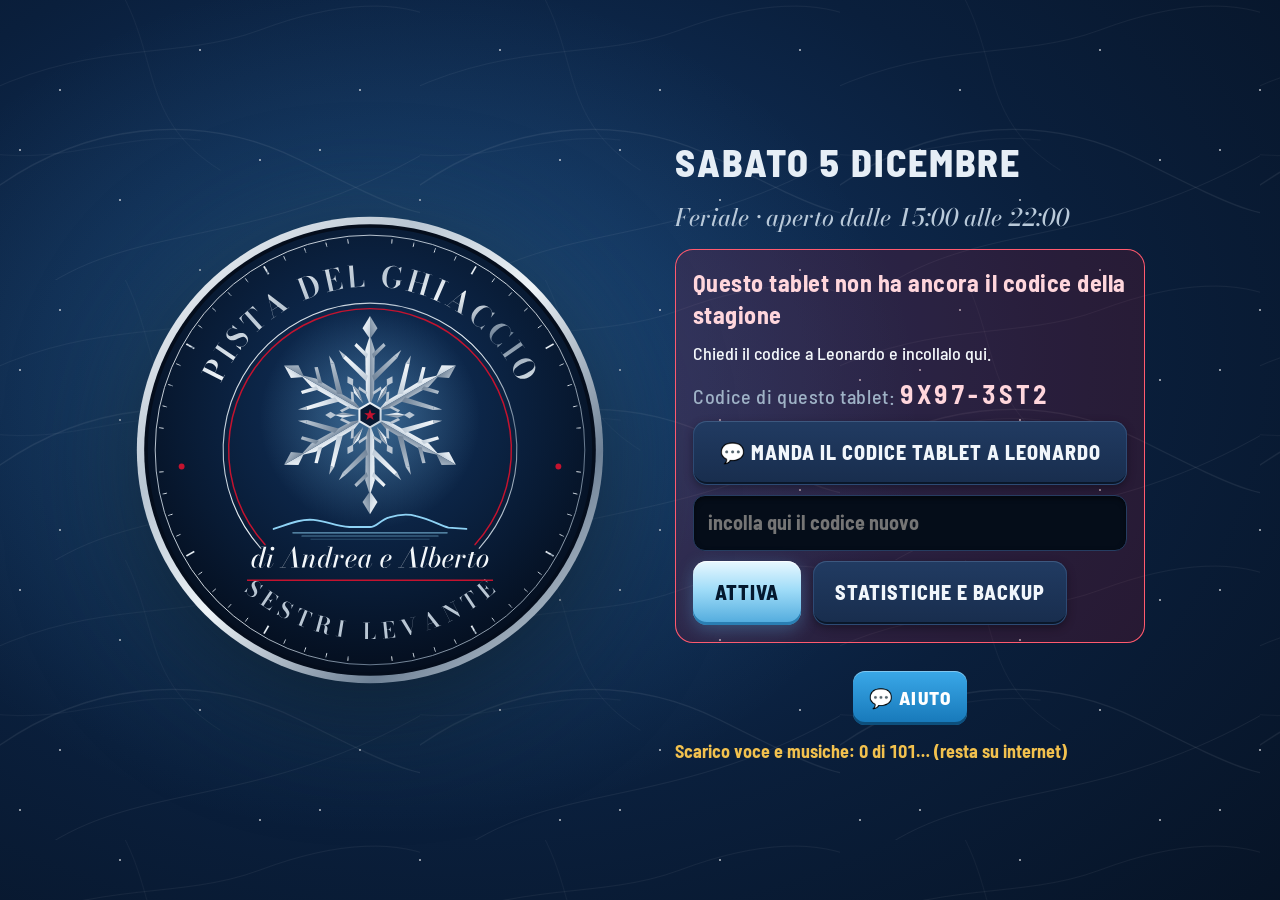
==== commit 2a090498: "Versione 20261119-143954" ====
--- a/index.html
+++ b/index.html
@@ -39,6 +39,7 @@
     </div>
     <p class="avvio-nota">Il tocco attiva l'audio e tiene acceso lo schermo.</p>
     <div id="avvio-licenza" class="avvio-licenza"></div>
+    <button id="btn-aiuto-avvio" class="btn-aiuto avvio-aiuto" aria-label="Assistenza">💬 AIUTO</button>
     <p class="avvio-offline" id="avvio-offline"></p>
   </div>
 </section>
@@ -55,6 +56,7 @@
     <span id="barra-ora" class="barra-ora">--:--</span>
   </div>
   <div id="stato" class="stato" role="status"></div>
+  <button id="btn-aiuto" class="btn-aiuto" aria-label="Assistenza">💬 AIUTO</button>
   <button id="btn-stop" class="btn-stop" aria-label="Ferma tutti i suoni">■ STOP</button>
 </header>
 
--- a/css/stile.css
+++ b/css/stile.css
@@ -1 +1 @@
-@font-face{font-family:Bodoni;src:url(../font/BodoniModa.ttf) format("truetype");font-weight:400 900;font-display:swap}@font-face{font-family:Bodoni;src:url(../font/BodoniModa-Italic.ttf) format("truetype");font-weight:400 900;font-style:italic;font-display:swap}@font-face{font-family:Barlow;src:url(../font/BarlowSemiCondensed-Medium.ttf) format("truetype");font-weight:500;font-display:swap}@font-face{font-family:Barlow;src:url(../font/BarlowSemiCondensed-Bold.ttf) format("truetype");font-weight:700;font-display:swap}@font-face{font-family:Barlow;src:url(../font/BarlowSemiCondensed-ExtraBold.ttf) format("truetype");font-weight:800;font-display:swap}:root{--notte: #081A33;--abisso: #040D1C;--lastra: #0F2748;--lastra-2: #163563;--filo: rgba(185, 198, 211, .28);--argento: #B9C6D3;--neve: #F3F7FA;--ghiaccio: #8FD3F5;--ghiaccio-scuro: #2C7FB8;--rosso: #C4132F;--rosso-chiaro: #FF5A6E;--giallo: #F2C14E;--verde: #4FD1A5;--raggio: 14px;--barra: 72px;--menu: 124px;color-scheme:dark}*{box-sizing:border-box;-webkit-tap-highlight-color:transparent}html,body{margin:0;height:100%}body{background:radial-gradient(120% 90% at 60% 0%,#10305a 0%,var(--notte) 55%,var(--abisso) 100%) fixed;color:var(--neve);font:500 18px/1.35 Barlow,system-ui,sans-serif;overflow:hidden;user-select:none;-webkit-user-select:none;touch-action:manipulation}button,input,select,textarea{font:inherit;color:inherit}button{cursor:pointer;border:0;background:none}button:focus-visible,input:focus-visible,select:focus-visible,textarea:focus-visible{outline:3px solid var(--ghiaccio);outline-offset:2px}h1,h2,h3{font-family:Bodoni,Georgia,serif;font-weight:600;margin:0;letter-spacing:.01em}h2{font-size:30px}h3{font-size:22px;color:var(--argento)}.num{font-variant-numeric:tabular-nums}[hidden]{display:none!important}.barra{position:fixed;inset:0 0 auto;height:var(--barra);display:flex;align-items:center;gap:18px;padding:0 16px 0 18px;background:#040d1cd1;border-bottom:1px solid var(--filo);backdrop-filter:blur(6px);z-index:20}.barra-icona{width:52px;height:52px;border-radius:50%}.barra-nome{display:flex;flex-direction:column;line-height:1.1;min-width:0}.barra-titolo{font-family:Bodoni,serif;font-size:25px;font-weight:600}.barra-sotto{font-family:Bodoni,serif;font-style:italic;color:var(--argento);font-size:15px}.barra-centro{margin-left:auto;display:flex;align-items:center;gap:14px}.barra-ora{font-size:34px;font-weight:800;font-variant-numeric:tabular-nums;letter-spacing:.02em}.badge{display:inline-flex;align-items:center;gap:6px;padding:5px 12px;border-radius:999px;border:1px solid var(--filo);color:var(--argento);font-weight:700;font-size:16px;white-space:nowrap}.badge.festivo{border-color:var(--rosso-chiaro);color:#ffd6dc;background:#c4132f38}.badge.vacanze{border-color:var(--rosso-chiaro);color:#fff;background:var(--rosso)}.badge.chiuso,.badge.fuori{color:var(--giallo);border-color:var(--giallo)}.badge.finto{color:#1b1200;background:var(--giallo);border-color:var(--giallo)}.stato{display:flex;gap:8px}.stato span{padding:6px 12px;border-radius:10px;font-weight:700;font-size:15px;white-space:nowrap;background:#4fd1a524;color:var(--verde);border:1px solid rgba(79,209,165,.4)}.stato span.ko{background:var(--rosso);color:#fff;border-color:var(--rosso-chiaro);animation:lampo 1s steps(2) infinite}.btn-stop{height:54px;padding:0 22px;border-radius:12px;background:var(--rosso);color:#fff;font-weight:800;font-size:22px;letter-spacing:.04em;border:2px solid #ff8a98}.btn-stop:active{transform:scale(.96)}.menu{position:fixed;top:var(--barra);bottom:0;left:0;width:var(--menu);display:flex;flex-direction:column;gap:8px;padding:12px 10px;background:#040d1c99;border-right:1px solid var(--filo);z-index:10}.menu button{flex:1;max-height:128px;display:flex;flex-direction:column;align-items:center;justify-content:center;gap:6px;border-radius:var(--raggio);color:var(--argento);font-weight:700;font-size:16px}.menu svg{width:42px;height:42px;fill:none;stroke:currentColor;stroke-width:2.6;stroke-linecap:round;stroke-linejoin:round}.menu button.attivo{background:var(--lastra-2);color:var(--neve);box-shadow:inset 4px 0 0 var(--ghiaccio)}.menu button.attivo svg{stroke:var(--ghiaccio)}main{position:fixed;top:var(--barra);left:var(--menu);right:0;bottom:0}.pagina{display:none;height:100%;overflow-y:auto;padding:18px 20px 28px;overscroll-behavior:contain}.pagina.attiva{display:block}.pannello{background:var(--lastra);border:1px solid var(--filo);border-radius:18px;padding:18px}.pannello+.pannello{margin-top:14px}.riga{display:flex;gap:12px;align-items:center;flex-wrap:wrap}.spazio{flex:1}.btn{min-height:64px;padding:0 22px;border-radius:var(--raggio);font-weight:700;font-size:20px;background:var(--lastra-2);border:1px solid var(--filo);color:var(--neve);display:inline-flex;align-items:center;justify-content:center;gap:10px}.btn:active{transform:scale(.97);filter:brightness(1.15)}.btn.primario{background:var(--ghiaccio);color:var(--abisso);border-color:transparent}.btn.pericolo{background:var(--rosso);border-color:var(--rosso-chiaro);color:#fff}.btn.piccolo{min-height:50px;font-size:17px;padding:0 16px}.btn[disabled]{opacity:.4}.etichetta{color:var(--argento);font-size:16px}.vuoto{color:var(--argento);font-style:italic}.spunta{display:inline-flex;align-items:center;gap:12px;font-size:19px;min-height:52px}.spunta input{width:30px;height:30px;accent-color:var(--ghiaccio)}.interruttore{position:relative;display:inline-flex;align-items:center;gap:14px;font-weight:700;font-size:20px;min-height:60px}.interruttore input{appearance:none;width:84px;height:46px;border-radius:999px;background:#3a4a61;position:relative;transition:background .2s}.interruttore input:after{content:"";position:absolute;top:5px;left:5px;width:36px;height:36px;border-radius:50%;background:#fff;transition:transform .2s}.interruttore input:checked{background:var(--verde)}.interruttore input:checked:after{transform:translate(38px)}input[type=text],input[type=number],input[type=time],input[type=date],input[type=datetime-local],input[type=password],select,textarea{min-height:56px;border-radius:12px;border:1px solid var(--filo);background:var(--abisso);padding:0 14px;font-size:20px;color:var(--neve);user-select:text;-webkit-user-select:text}textarea{padding:12px 14px;min-height:100px;resize:vertical;width:100%}input[type=number]{width:120px}input[type=range]{width:100%;height:44px;accent-color:var(--ghiaccio)}.avvio{position:fixed;inset:0;z-index:50;display:flex;align-items:center;justify-content:center;gap:70px;background:radial-gradient(90% 90% at 35% 40%,#143a6b 0%,var(--notte) 55%,var(--abisso) 100%)}.avvio[hidden]{display:none}.avvio-logo{width:min(470px,42vw);filter:drop-shadow(0 20px 50px rgba(0,0,0,.55))}.avvio-colonna{display:flex;flex-direction:column;gap:14px;max-width:470px}.avvio-data{font-family:Bodoni,serif;font-size:34px;margin:0}.avvio-orario{margin:0;color:var(--argento);font-size:22px}.avvio-fondo{display:flex;flex-direction:column;align-items:center;gap:8px;margin:4px 0 0;padding:12px 18px;border:1px solid var(--filo);border-radius:16px;background:#ffffff0a;font-size:21px;font-weight:700}.fondo-comandi{display:flex;align-items:center;gap:10px;white-space:nowrap}.avvio-fondo[hidden]{display:none}.avvio-fondo .btn{min-width:64px;min-height:52px;font-size:20px}.avvio-fondo input{width:110px;height:52px;font-size:26px;font-weight:800;text-align:center}.btn-avvia{margin-top:14px;height:130px;border-radius:22px;background:var(--ghiaccio);color:var(--abisso);font-weight:800;font-size:40px;letter-spacing:.04em;box-shadow:0 0 0 6px #8fd3f52e,0 18px 40px #00000073}.btn-avvia:active{transform:scale(.97)}.avvio-opzioni{display:flex;gap:22px;flex-wrap:wrap}.avvio-nota{color:var(--argento);margin:0;font-size:16px}.velo{position:fixed;inset:0;z-index:60;background:#020710b8;display:flex;align-items:center;justify-content:center;padding:20px}.finestra{background:var(--lastra);border:1px solid var(--filo);border-radius:22px;padding:24px;width:min(760px,100%);max-height:100%;overflow-y:auto;box-shadow:0 30px 80px #0009}.finestra h2{margin-bottom:14px}.finestra .azioni{display:flex;gap:12px;justify-content:flex-end;margin-top:22px;flex-wrap:wrap}.finestra .azioni .btn{min-width:170px}#avvisi{position:fixed;bottom:22px;left:50%;transform:translate(-50%);z-index:70;display:flex;flex-direction:column;gap:10px;align-items:center}.avviso{display:flex;align-items:center;gap:18px;padding:14px 18px 14px 22px;border-radius:16px;background:var(--neve);color:var(--abisso);font-weight:700;font-size:20px;box-shadow:0 14px 40px #00000080}.avviso .btn{min-height:52px;background:var(--abisso);color:var(--neve)}.aggiorna{position:fixed;top:calc(var(--barra) + 10px);left:50%;transform:translate(-50%);z-index:65;padding:18px 30px;border-radius:16px;background:var(--giallo);color:#1b1200;font-weight:800;font-size:21px;box-shadow:0 12px 30px #00000080}.oggi{display:grid;grid-template-columns:1.25fr 1fr;gap:18px;min-height:100%}.cassa{display:flex;flex-direction:column;gap:14px}.btn-ingresso{flex:1;min-height:250px;border-radius:24px;background:var(--ghiaccio);color:var(--abisso);display:flex;flex-direction:column;align-items:center;justify-content:center;gap:4px;box-shadow:inset 0 -8px #040d1c2e}.btn-ingresso:active{transform:scale(.985);filter:brightness(1.1)}.btn-ingresso b{font-size:84px;font-weight:800;line-height:1}.btn-ingresso span{font-size:22px;font-weight:700}.rapidi{display:grid;grid-template-columns:repeat(3,1fr);gap:14px}.rapidi .btn{min-height:110px;font-size:44px;font-weight:800;border-radius:20px}.annulla-riga{display:flex;gap:14px}.annulla-riga .btn{flex:1}.contatori{display:grid;grid-template-columns:1fr 1fr;gap:12px}.contatore{background:var(--abisso);border:1px solid var(--filo);border-radius:14px;padding:12px 16px}.contatore b{display:block;font-size:38px;font-weight:800;font-variant-numeric:tabular-nums;line-height:1.1}.contatore span{color:var(--argento);font-size:16px}.totale{grid-column:span 2;display:flex;align-items:baseline;justify-content:space-between;border-color:var(--ghiaccio)}.totale b{font-size:50px;color:var(--ghiaccio)}.lato{display:flex;flex-direction:column;gap:14px}.giorno-titolo{display:flex;align-items:center;justify-content:space-between;gap:12px}.chiusura-conto{font-size:46px;font-weight:800;font-variant-numeric:tabular-nums;line-height:1.05}.meteo-box{display:flex;align-items:center;gap:16px}.meteo-icona{font-size:56px;line-height:1;white-space:nowrap}.meteo-storia{color:var(--argento);font-size:16px}.promemoria{border-color:var(--giallo);background:#f2c14e1a}.promemoria b{color:var(--giallo)}.griglia-pinguini{display:grid;grid-template-columns:repeat(auto-fill,minmax(146px,1fr));gap:10px}.pinguino{position:relative;aspect-ratio:1 / .8;border-radius:18px;background:var(--lastra);border:2px solid var(--filo);display:flex;flex-direction:column;align-items:center;justify-content:center;overflow:hidden}.pinguino:active{transform:scale(.97)}.pinguino svg.ghiera{position:absolute;width:86%;height:86%}.pinguino .n{position:relative;font-size:56px;font-weight:800;line-height:1;font-variant-numeric:tabular-nums}.pinguino .t{position:relative;font-size:22px;font-weight:700;font-variant-numeric:tabular-nums;color:var(--argento)}.pinguino.libero .t{font-size:17px}.pinguino.uso{background:var(--lastra-2);border-color:var(--ghiaccio)}.pinguino.uso .t{color:var(--ghiaccio)}.pinguino.ultimo{background:#4a3a0c;border-color:var(--giallo);animation:lampeggia .9s ease-in-out infinite}.pinguino.ultimo .t{color:var(--giallo)}.pinguino.scaduto{background:var(--rosso);border-color:#ff9aa6}.pinguino.scaduto .t{color:#fff}.pinguino .turni{position:absolute;top:8px;right:10px;font-size:15px;font-weight:800;color:var(--neve);background:#00000059;padding:2px 8px;border-radius:8px}@keyframes lampeggia{50%{background:#7a5e10}}@keyframes lampo{50%{opacity:.55}}.legenda{display:flex;gap:18px;color:var(--argento);font-size:16px;flex-wrap:wrap}.legenda i{display:inline-block;width:16px;height:16px;border-radius:4px;vertical-align:-2px;margin-right:6px}.suoni{display:grid;grid-template-columns:1fr 380px;gap:18px}.gruppo-suoni{margin-bottom:16px}.gruppo-suoni h3{margin-bottom:10px}.griglia-suoni{display:grid;grid-template-columns:repeat(auto-fill,minmax(190px,1fr));gap:10px}.suono{min-height:84px;border-radius:14px;padding:10px 14px;text-align:left;font-weight:700;font-size:19px;background:var(--lastra-2);border:1px solid var(--filo);border-left:6px solid var(--colore, var(--ghiaccio));display:flex;flex-direction:column;justify-content:center}.suono small{color:var(--argento);font-weight:500;font-size:14px;line-height:1.2;margin-top:3px;display:-webkit-box;-webkit-line-clamp:2;-webkit-box-orient:vertical;overflow:hidden}.suono:active{filter:brightness(1.3);transform:scale(.98)}.suono.suonando{box-shadow:0 0 0 3px var(--ghiaccio)}.lettore .titolo{font-size:20px;font-weight:700;min-height:28px;overflow:hidden;text-overflow:ellipsis;white-space:nowrap}.lettore .comandi{display:grid;grid-template-columns:repeat(3,1fr);gap:10px;margin:12px 0}.lettore .comandi .btn{min-height:72px;font-size:28px}.lista-musica{max-height:220px;overflow-y:auto;margin-top:10px}.lista-musica div{display:flex;align-items:center;gap:10px;padding:8px 0;border-bottom:1px solid var(--filo)}.lista-musica div span{flex:1;overflow:hidden;text-overflow:ellipsis;white-space:nowrap}.lista-musica div.ora span{color:var(--ghiaccio);font-weight:700}.in-onda{color:var(--ghiaccio);font-weight:700;min-height:26px}.filtri{display:flex;gap:10px;flex-wrap:wrap;align-items:center;margin-bottom:14px}.filtri .btn.attivo{background:var(--ghiaccio);color:var(--abisso)}.tessere{display:grid;grid-template-columns:repeat(5,1fr);gap:12px;margin-bottom:14px}.tessera{background:var(--lastra);border:1px solid var(--filo);border-radius:16px;padding:14px 16px}.tessera b{display:block;font-size:34px;font-weight:800;font-variant-numeric:tabular-nums}.tessera span{color:var(--argento);font-size:15px}.grafici{display:grid;grid-template-columns:1fr 1fr;gap:14px}.grafico{background:var(--lastra);border:1px solid var(--filo);border-radius:18px;padding:14px;height:340px;display:flex;flex-direction:column}.grafico.largo{grid-column:span 2}.grafico h3{font-size:19px;margin-bottom:8px}.grafico .tela{position:relative;flex:1;min-height:0}table.tab{width:100%;border-collapse:collapse;font-size:17px}table.tab th{text-align:left;color:var(--argento);font-weight:700;padding:8px 10px;border-bottom:1px solid var(--filo)}table.tab td{padding:10px;border-bottom:1px solid rgba(185,198,211,.12);font-variant-numeric:tabular-nums}table.tab tr.festivo td:first-child{box-shadow:inset 4px 0 0 var(--rosso)}table.tab td.dx,table.tab th.dx{text-align:right}.imp{display:grid;grid-template-columns:1fr 1fr;gap:14px;align-items:start}.campo{display:flex;align-items:center;justify-content:space-between;gap:14px;padding:10px 0;border-bottom:1px solid rgba(185,198,211,.12)}.campo:last-child{border-bottom:0}.campo>span{font-size:19px}.elenco-voce{display:flex;align-items:center;gap:10px;padding:10px 0;border-bottom:1px solid rgba(185,198,211,.12)}.elenco-voce .testo{flex:1}.elenco-voce .testo small{display:block;color:var(--argento)}.tastierino{display:grid;grid-template-columns:repeat(3,110px);gap:12px;justify-content:center;margin-top:16px}.tastierino .btn{min-height:90px;font-size:36px}.pin-puntini{text-align:center;font-size:44px;letter-spacing:16px;min-height:60px}.meteo-scelte{display:grid;grid-template-columns:repeat(3,1fr);gap:12px}.meteo-scelte button,.meteo-extra button{min-height:112px;border-radius:18px;background:var(--lastra-2);border:2px solid var(--filo);display:flex;flex-direction:column;align-items:center;justify-content:center;gap:4px;font-weight:700;font-size:20px}.meteo-scelte button i,.meteo-extra button i{font-style:normal;font-size:46px;line-height:1.1}.meteo-scelte button.sel,.meteo-extra button.sel{border-color:var(--ghiaccio);background:#1d4a80;box-shadow:0 0 0 3px #8fd3f559}.meteo-extra{display:grid;grid-template-columns:1fr 1fr;gap:12px;margin-top:12px}.meteo-extra button{min-height:84px;flex-direction:row;gap:12px}.meteo-extra button i{font-size:36px}.debug-barra{border-color:var(--giallo)}@media (max-width: 1100px){.oggi,.suoni,.imp,.grafici{grid-template-columns:1fr}.grafico.largo{grid-column:auto}.tessere{grid-template-columns:repeat(2,1fr)}.barra-sotto{display:none}}@media (prefers-reduced-motion: reduce){.pinguino.ultimo,.stato span.ko{animation:none}}:root{--alto: env(safe-area-inset-top, 0px);--basso: env(safe-area-inset-bottom, 0px)}.barra{height:calc(var(--barra) + var(--alto));padding-top:var(--alto);padding-left:calc(18px + env(safe-area-inset-left,0px));padding-right:calc(16px + env(safe-area-inset-right,0px))}.menu,main{top:calc(var(--barra) + var(--alto))}.menu{padding-bottom:calc(12px + var(--basso));left:env(safe-area-inset-left,0px)}main{left:calc(var(--menu) + env(safe-area-inset-left,0px));right:env(safe-area-inset-right,0px)}.pagina{padding-bottom:calc(28px + var(--basso));-webkit-overflow-scrolling:touch}html,body{height:100dvh;overscroll-behavior:none}body{-webkit-touch-callout:none;-webkit-text-size-adjust:100%}img,svg,button{-webkit-touch-callout:none;-webkit-user-drag:none}.file-nascosto{position:absolute;width:1px;height:1px;opacity:0;overflow:hidden;pointer-events:none}.tieni-acceso{position:fixed;width:1px;height:1px;opacity:.01;left:0;bottom:0;pointer-events:none}@media (max-width: 1200px){.barra{gap:12px}.barra-ora{font-size:30px}.stato span{padding:6px 9px;font-size:14px}}.avvio-offline{margin:0;font-size:18px;font-weight:700;color:var(--giallo);min-height:24px}.avvio-offline.ok{color:var(--verde)}.incassi-giorno{max-width:760px}table.tab.incassi td{font-size:22px;padding:12px 10px}table.tab.incassi td.dx{font-weight:800}table.tab.incassi tr.festivo td:first-child{color:#ff8a9a}table.tab.incassi tr.totale td{border-top:2px solid var(--filo);border-bottom:0;font-size:24px;font-weight:800}details.cartella{margin-top:12px;border:1px solid var(--filo);border-radius:14px;background:#ffffff08}details.cartella>summary{list-style:none;cursor:pointer;padding:18px 20px;font-size:21px;font-weight:700;display:flex;align-items:center;gap:10px;min-height:64px}details.cartella>summary::-webkit-details-marker{display:none}details.cartella>summary:after{content:"\25b8";margin-left:auto;font-size:22px;transition:transform .15s}details.cartella[open]>summary:after{transform:rotate(90deg)}.cartella-dentro{padding:0 14px 14px}.cartella-dentro>.pannello:first-child{margin-top:0}details.cartella-imp>summary{list-style:none;cursor:pointer;display:flex;align-items:center;min-height:48px}details.cartella-imp>summary::-webkit-details-marker{display:none}details.cartella-imp>summary h3{margin:0;flex:1}details.cartella-imp>summary:after{content:"\25b8";font-size:22px;color:var(--argento);transition:transform .15s}details.cartella-imp[open]>summary:after{transform:rotate(90deg)}details.cartella-imp[open]>summary{margin-bottom:8px}:root{--alto: env(safe-area-inset-top, 0px);--basso: env(safe-area-inset-bottom, 0px);--fondo: #06101f;--sup: #0d1b31;--sup2: #12233e;--sup3: #1a2f50;--riga: #263d61;--testo: #f1f6fb;--tenue: #9fb2c6;--spento: #5f7389;--cromo: #e6eef6;--filetto: #b9c9d9;--gh1: #e9f8ff;--gh2: #9fdcf8;--gh3: #4ea9dc;--gh-ink: #04182e;--r: 16px;--r-s: 12px;--display: "Barlow", "Arial Narrow", sans-serif;--brina: repeating-linear-gradient(28deg, rgba(255,255,255,.035) 0 1px, transparent 1px 5px), repeating-linear-gradient(-62deg, rgba(255,255,255,.028) 0 1px, transparent 1px 7px);--pattini: url("data:image/svg+xml,%3Csvg xmlns='http://www.w3.org/2000/svg' width='420' height='280'%3E%3Cg fill='none' stroke='%23ffffff' stroke-linecap='round'%3E%3Cpath d='M-20 200C80 120 200 110 300 160S440 230 460 200' stroke-opacity='.07' stroke-width='1.3'/%3E%3Cpath d='M-10 90C100 40 180 60 260 30S400 0 440 20' stroke-opacity='.05'/%3E%3Cpath d='M40 290C140 220 260 250 430 150' stroke-opacity='.06'/%3E%3Cpath d='M120 -10C160 60 140 120 220 170' stroke-opacity='.04'/%3E%3Cpath d='M-30 150C60 170 120 130 200 140' stroke-opacity='.05' stroke-width='.8'/%3E%3C/g%3E%3C/svg%3E")}body{background:var(--pattini),radial-gradient(110% 80% at 65% -10%,#143865 0%,#0a1f3c 40%,var(--fondo) 75%) fixed;background-size:420px 280px,auto;-webkit-font-smoothing:antialiased;font-variant-numeric:tabular-nums}h2{font-family:var(--display);font-weight:800;text-transform:uppercase;letter-spacing:.04em;font-size:30px;line-height:1;color:var(--testo)}h3{font-family:var(--display);font-weight:800;text-transform:uppercase;letter-spacing:.05em;font-size:21px;line-height:1.05;color:var(--cromo)}.barra{background:var(--brina),var(--pattini),linear-gradient(180deg,#16325a,#0b1d38);background-size:auto,420px 280px,auto;border-bottom:0;box-shadow:inset 0 -1px #04101f,inset 0 -6px #0c1a30,0 10px 26px #00000080;backdrop-filter:none}.barra:before{content:"";position:absolute;left:7px;right:7px;bottom:9px;top:calc(var(--alto) + 7px);border:1px solid var(--filetto);border-radius:10px;opacity:.45;pointer-events:none}.barra .ang{position:absolute;width:14px;height:14px;z-index:1;background:radial-gradient(circle at 35% 30%,#fff 0 8%,#d6dde4 32%,#6d7680)}.ang.a1{top:var(--alto);left:0;border-radius:0 0 7px}.ang.a2{top:var(--alto);right:0;border-radius:0 0 0 7px}.ang.a3{bottom:0;left:0;border-radius:0 7px 0 0}.ang.a4{bottom:0;right:0;border-radius:7px 0 0}.barra-icona{width:54px;height:54px;filter:drop-shadow(0 3px 8px rgba(0,0,0,.7))}.barra-titolo{font-family:var(--display);font-weight:800;text-transform:uppercase;letter-spacing:.06em;font-size:26px;color:var(--cromo);line-height:1}.barra-sotto{font-size:16px;margin-top:3px;color:var(--filetto)}.barra-ora{display:inline-flex;align-items:center;gap:10px;padding:4px 16px 4px 14px;border-radius:99px;background:#050c17;box-shadow:inset 0 0 0 1px #2d4466,inset 0 2px 6px #000c;font-family:var(--display);font-size:32px;color:#fff}.barra-ora:before{content:"";width:10px;height:10px;border-radius:50%;background:#5fd1ff;box-shadow:0 0 10px 2px #5fd1ffcc;animation:respiro 2.4s ease-in-out infinite}@keyframes respiro{50%{opacity:.45}}.badge{font-family:var(--display);text-transform:uppercase;letter-spacing:.05em;font-size:15px;padding:6px 13px;background:#00000040}.stato span{font-family:var(--display);text-transform:uppercase;letter-spacing:.05em;background:#0000004d;box-shadow:inset 0 0 0 1px #4fd1a573;border:0;display:inline-flex;align-items:center;gap:7px}.stato span:before{content:"";width:8px;height:8px;border-radius:50%;background:var(--verde);box-shadow:0 0 8px 1px #4fd1a5cc}.stato span.ko{background:var(--rosso);box-shadow:inset 0 0 0 1px #ff8a98}.stato span.ko:before{background:#fff;box-shadow:0 0 8px 2px #fff}.btn-stop{font-family:var(--display);letter-spacing:.08em;border:0;background:linear-gradient(180deg,#ea3a4d,#b5132b);box-shadow:inset 0 1px #ffffff4d,inset 0 -4px #7d0c1d,0 6px 16px #c4132f59}.menu{background:linear-gradient(180deg,#050c18d9,#050c18a6);border-right:0;box-shadow:inset -1px 0 #1a2c48;gap:10px}.menu button{position:relative;font-family:var(--display);text-transform:uppercase;letter-spacing:.06em;font-size:15px;background:var(--sup);color:var(--tenue);box-shadow:inset 0 1px #ffffff0d,inset 0 -3px #040b16,0 2px 6px #0000004d}.menu button:before{content:"";position:absolute;top:10px;right:10px;width:8px;height:8px;border-radius:50%;background:#22344f;box-shadow:inset 0 1px 1px #0009}.menu svg{stroke-width:2.3}.menu button.attivo{background:linear-gradient(180deg,#1d3a63,#12284a);color:#fff;box-shadow:inset 0 0 0 1px #35557f,inset 0 -3px 0 var(--rosso),0 4px 12px #0006}.menu button.attivo:before{background:#5fd1ff;box-shadow:0 0 10px 2px #5fd1ffcc}.menu button.attivo svg{stroke:var(--gh2);filter:drop-shadow(0 0 6px rgba(143,211,245,.45))}.pannello,.tessera,.grafico{background:linear-gradient(180deg,var(--sup2),var(--sup));border:0;border-radius:var(--r);box-shadow:inset 0 0 0 1px var(--riga),inset 0 1px #ffffff0a,0 8px 22px #0000004d}.pannello>h3:first-child,.grafico>h3:first-child{margin-bottom:10px!important}.finestra{background:var(--brina),linear-gradient(180deg,#14294a,#0c1b33);border:0;box-shadow:inset 0 0 0 1px #35557f,inset 0 3px 0 var(--filetto),0 30px 80px #000000b3}.velo{background:#020710c7;backdrop-filter:blur(3px);-webkit-backdrop-filter:blur(3px)}.promemoria{background:linear-gradient(180deg,#f2c14e24,#f2c14e0f);box-shadow:inset 0 0 0 1px #f2c14e8c,inset 4px 0 0 var(--giallo)}.btn{font-family:var(--display);text-transform:uppercase;letter-spacing:.05em;font-weight:800;border:0;color:var(--testo);background:linear-gradient(180deg,#213b62,#182d4d);box-shadow:inset 0 1px #ffffff14,inset 0 0 0 1px #2d4a74,inset 0 -3px #0a1729,0 3px 8px #00000059;transition:transform .08s,filter .15s}.btn:active{transform:translateY(2px);filter:brightness(1.15)}.btn.primario{color:var(--gh-ink);background:linear-gradient(180deg,var(--gh1) 0%,var(--gh2) 45%,var(--gh3) 100%);box-shadow:inset 0 1px #fffc,inset 0 -3px #2a7fb3,0 5px 18px #5fbef04d}.btn.pericolo{background:linear-gradient(180deg,#e8394c,#ad1328);box-shadow:inset 0 1px #ffffff40,inset 0 -3px #6d0a18,0 4px 14px #c4132f4d}.btn.piccolo{font-size:16px}.filtri .btn.attivo{color:#fff;background:linear-gradient(180deg,#1d3a63,#12284a);box-shadow:inset 0 0 0 1px #4a6c99,inset 0 -3px 0 var(--rosso)}.btn-ingresso{position:relative;overflow:hidden;color:var(--gh-ink);background:var(--pattini),linear-gradient(160deg,#ffffff8c,#fff0 38%),linear-gradient(180deg,#e3f6ff,#a6defa 48%,#5db3e3);background-size:420px 280px,auto,auto;box-shadow:inset 0 2px #ffffffe6,inset 0 0 0 1px #ffffff59,inset 0 -8px #2f86bb,0 14px 34px #3caae647}.btn-ingresso:after{content:"";position:absolute;top:-40%;bottom:-40%;width:26%;left:-40%;background:linear-gradient(90deg,transparent,rgba(255,255,255,.55),transparent);transform:rotate(18deg);animation:riflesso 7s ease-in-out infinite}@keyframes riflesso{0%,70%{left:-40%}to{left:130%}}.btn-ingresso b{font-family:var(--display);font-size:104px;letter-spacing:.01em;text-shadow:0 2px 0 rgba(255,255,255,.5)}.btn-ingresso span{font-family:var(--display);text-transform:uppercase;letter-spacing:.08em;font-weight:800;font-size:23px}.btn-ingresso:active{transform:translateY(3px)}.rapidi .btn{font-size:48px;letter-spacing:.02em;background:linear-gradient(180deg,#1f3a62,#152a49);box-shadow:inset 0 1px #ffffff14,inset 0 0 0 1px #2d4a74,inset 0 -4px 0 var(--gh3),0 4px 10px #00000059}.annulla-riga .btn{color:var(--tenue);box-shadow:inset 0 1px #ffffff0f,inset 0 0 0 1px #2d4a74,inset 0 -3px #4a5d78}.contatori{gap:0;border-radius:var(--r);overflow:hidden;background:#071223;box-shadow:inset 0 0 0 1px var(--riga)}.contatore{background:none;border:0;border-radius:0;padding:12px 16px 11px;text-align:center}.contatore+.contatore:not(.totale){box-shadow:inset 1px 0 0 var(--riga)}.contatore b{font-family:var(--display);font-size:44px;line-height:1;letter-spacing:.02em}.contatore span{font-size:15px;font-weight:700}.totale{text-align:left;align-items:center;padding:14px 18px;background:var(--brina),linear-gradient(180deg,#13284a,#0c1b33);box-shadow:inset 0 1px 0 var(--riga),inset 0 3px 0 var(--filetto)}.totale span{font-family:var(--display);text-transform:uppercase;letter-spacing:.07em;font-size:18px;color:var(--cromo)}.totale b{font-size:58px;color:var(--gh2);text-shadow:0 0 22px rgba(143,211,245,.35)}.giorno-titolo h2{font-size:28px}.chiusura-conto{font-family:var(--display);font-size:64px;letter-spacing:.02em;color:#fff}.meteo-box .btn{white-space:nowrap}.pinguino{border:0;border-radius:18px;background:linear-gradient(180deg,#132848,#0c1b33);box-shadow:inset 0 0 0 1px var(--riga),inset 0 1px #ffffff0d,inset 0 -4px #081325,0 4px 12px #0000004d}.pinguino .n{font-family:var(--display);font-size:62px;letter-spacing:.01em}.pinguino .t{font-family:var(--display);letter-spacing:.04em}.pinguino.libero .t{text-transform:uppercase;color:var(--spento)}.pinguino.libero .n{color:#c9d6e3}.pinguino.uso{border:0;background:var(--pattini),linear-gradient(180deg,#1c4373,#11294b);background-size:420px 280px,auto;box-shadow:inset 0 0 0 2px var(--gh3),inset 0 -4px 0 var(--gh2),0 0 20px #5fbef038}.pinguino.ultimo{border:0;background:linear-gradient(180deg,#5a4610,#3b2d08);box-shadow:inset 0 0 0 2px var(--giallo),inset 0 -4px 0 var(--giallo),0 0 22px #f2c14e4d}.pinguino.scaduto{border:0;background:repeating-linear-gradient(135deg,#d01a35 0 16px,#a8102a 16px 32px);box-shadow:inset 0 0 0 2px #ff9aa6,inset 0 -4px #ffd0d6,0 0 26px #d01a3573}.pinguino .turni{font-family:var(--display);letter-spacing:.04em;background:#00000073;box-shadow:inset 0 0 0 1px #fff3}.legenda{font-family:var(--display);text-transform:uppercase;letter-spacing:.05em;font-size:14px}.suono{border:0;border-radius:14px;font-family:var(--display);letter-spacing:.02em;background:linear-gradient(180deg,#1c3559,#142a48);box-shadow:inset 0 1px #ffffff12,inset 0 0 0 1px #2a4670,inset 0 -4px 0 var(--colore, var(--gh3)),0 3px 8px #0000004d}.suono small{font-family:Barlow,sans-serif;letter-spacing:0}.suono.suonando{box-shadow:inset 0 0 0 2px var(--gh2),inset 0 -4px 0 var(--colore, var(--gh3)),0 0 18px #8fd3f566}.gruppo-suoni h3{display:flex;align-items:center;gap:10px}.gruppo-suoni h3:after{content:"";flex:1;height:1px;background:linear-gradient(90deg,var(--riga),transparent)}.lettore .titolo{font-family:var(--display);letter-spacing:.03em}.in-onda{font-family:var(--display);text-transform:uppercase;letter-spacing:.05em;color:var(--gh2)}.tessera{text-align:center;padding:14px 10px 12px}.tessera b{font-family:var(--display);font-size:40px;line-height:1.05;letter-spacing:.02em}.tessera span{font-weight:700;font-size:14px}.tessere .tessera:first-child{box-shadow:inset 0 0 0 1px var(--riga),inset 0 3px 0 var(--filetto),0 8px 22px #0000004d}.tessere .tessera:first-child b{color:var(--gh2)}table.tab th{font-family:var(--display);text-transform:uppercase;letter-spacing:.05em;font-size:15px}.campo{border-bottom:1px solid #1d3253}.campo>span{font-size:18px;font-weight:600}input[type=text],input[type=number],input[type=time],input[type=date],input[type=datetime-local],input[type=password],select,textarea{background:#050d19;border:1px solid var(--riga);font-weight:700;box-shadow:inset 0 2px 5px #00000080}input:focus,select:focus,textarea:focus{outline:none;border-color:var(--gh2);box-shadow:0 0 0 3px #8fd3f533,inset 0 2px 5px #00000080}.interruttore input{background:#26364d;box-shadow:inset 0 2px 5px #0009}.interruttore input:after{background:linear-gradient(180deg,#fff,#cfd8e2);box-shadow:0 2px 5px #00000080}.interruttore input:checked{background:linear-gradient(180deg,#3fbf92,#2a9670)}.meteo-scelte button,.meteo-extra button{border:0;font-family:var(--display);text-transform:uppercase;letter-spacing:.05em;background:linear-gradient(180deg,#1c3559,#142a48);box-shadow:inset 0 1px #ffffff12,inset 0 0 0 1px #2a4670,inset 0 -4px #0a1729,0 3px 8px #0000004d}.meteo-scelte button.sel,.meteo-extra button.sel{border:0;background:linear-gradient(180deg,#2a5a90,#1b3f6c);box-shadow:inset 0 0 0 2px var(--gh2),inset 0 -4px 0 var(--rosso),0 0 18px #8fd3f559}.avviso{background:linear-gradient(180deg,#fff,#e2edf6);color:var(--gh-ink);box-shadow:inset 0 -3px 0 var(--gh3),0 16px 40px #0000008c;font-family:var(--display);letter-spacing:.02em;font-size:21px}.aggiorna{font-family:var(--display);text-transform:uppercase;letter-spacing:.05em;box-shadow:inset 0 -3px #a07a1c,0 12px 30px #00000080}.avvio{background:var(--pattini),radial-gradient(70% 80% at 30% 45%,rgba(95,190,240,.18) 0%,transparent 60%),radial-gradient(100% 100% at 35% 40%,#143a6b 0%,#0a1f3c 50%,var(--fondo) 100%);background-size:420px 280px,auto,auto;overflow:hidden}.avvio-neve{position:absolute;inset:-100px 0 0;pointer-events:none;opacity:.55;background-image:radial-gradient(2px 2px at 20px 30px,#fff 50%,transparent 51%),radial-gradient(1.5px 1.5px at 120px 80px,#fff 50%,transparent 51%),radial-gradient(2.5px 2.5px at 200px 150px,#fff 50%,transparent 51%),radial-gradient(1.5px 1.5px at 60px 190px,#fff 50%,transparent 51%),radial-gradient(2px 2px at 260px 40px,#fff 50%,transparent 51%);background-size:300px 220px;animation:nevica 16s linear infinite}@keyframes nevica{to{transform:translateY(220px)}}.avvio-logo,.avvio-colonna{position:relative}.avvio-logo{filter:drop-shadow(0 24px 60px rgba(0,0,0,.6)) drop-shadow(0 0 40px rgba(95,190,240,.15))}.avvio-data{font-family:var(--display);font-weight:800;text-transform:uppercase;letter-spacing:.05em;font-size:38px;color:var(--cromo)}.avvio-orario{font-family:Bodoni,serif;font-style:italic;font-size:24px;color:var(--filetto)}.btn-avvia{position:relative;overflow:hidden;border-radius:24px;color:var(--gh-ink);font-family:var(--display);font-size:44px;letter-spacing:.08em;background:linear-gradient(160deg,#ffffff8c,#fff0 40%),linear-gradient(180deg,#e3f6ff,#a6defa 48%,#5db3e3);box-shadow:inset 0 2px #ffffffe6,inset 0 -7px #2f86bb,0 0 0 7px #8fd3f524,0 20px 46px #00000080,0 0 50px #5fbef040}.btn-avvia:after{content:"";position:absolute;top:-40%;bottom:-40%;width:22%;left:-40%;background:linear-gradient(90deg,transparent,rgba(255,255,255,.6),transparent);transform:rotate(18deg);animation:riflesso 5s ease-in-out infinite}.btn-avvia:active{transform:translateY(3px)}.avvio-opzioni .spunta{font-weight:700}@media (prefers-reduced-motion: reduce){.avvio-neve,.btn-ingresso:after,.btn-avvia:after,.barra-ora:before{animation:none}}@media (max-width: 1200px){.barra-titolo{font-size:22px}.barra-ora{font-size:28px;padding:3px 13px 3px 11px}}.yt-box{position:fixed;right:calc(14px + env(safe-area-inset-right,0px));bottom:calc(14px + var(--basso));z-index:30;padding:8px 8px 6px;border-radius:16px;background:linear-gradient(180deg,#14294a,#0b1a31);box-shadow:inset 0 0 0 1px #35557f,inset 0 3px 0 var(--filetto),0 14px 34px #0009}.yt-box iframe{display:block;width:356px;height:200px;border:0;border-radius:10px;background:#000}.yt-titolo{display:block;max-width:356px;margin-top:5px;font-family:var(--display);letter-spacing:.03em;font-size:15px;color:var(--gh2);white-space:nowrap;overflow:hidden;text-overflow:ellipsis}.yt-titolo:empty{display:none}body.yt-attivo .pagina{padding-bottom:calc(260px + var(--basso))}.yt-intestazione{display:flex;align-items:center;gap:10px}.yt-logo{display:inline-grid;place-items:center;width:34px;height:24px;border-radius:7px;background:linear-gradient(180deg,#ff3b3b,#c4161c);color:#fff;font-size:13px}.yt-avviso{margin:8px 0;padding:10px 12px;border-radius:12px;background:#f2c14e24;box-shadow:inset 0 0 0 1px var(--giallo);color:var(--giallo);font-weight:700}.avvio-licenza{display:flex;flex-direction:column;gap:10px}.avvio-licenza:empty{display:none}.avvio-licenza b{font-family:var(--display);font-size:24px;letter-spacing:.02em}.avvio-licenza.avviso{padding:16px 18px;border-radius:18px;background:#f2c14e1f;box-shadow:inset 0 0 0 1px var(--giallo);color:inherit}.avvio-licenza.avviso b{color:var(--giallo)}.avvio-licenza.scaduta{padding:18px;border-radius:18px;background:#c4132f29;box-shadow:inset 0 0 0 1px var(--rosso-chiaro)}.avvio-licenza.scaduta b{color:#ffd6dc}.avvio-licenza input{min-height:56px;width:100%}.pannello.licenza.avviso{box-shadow:inset 0 0 0 1px var(--giallo),inset 0 3px 0 var(--giallo)}.pannello.licenza.scaduta{box-shadow:inset 0 0 0 1px var(--rosso-chiaro),inset 0 3px 0 var(--rosso)}body.sola-lettura .menu button[data-pagina=oggi],body.sola-lettura .menu button[data-pagina=pinguini],body.sola-lettura .menu button[data-pagina=suoni]{display:none}.riattiva{position:fixed;inset:0;z-index:90;display:flex;flex-direction:column;align-items:center;justify-content:center;gap:14px;background:radial-gradient(70% 70% at 50% 50%,#d01a35eb,#780818f2);color:#fff;border:0;font-family:var(--display);text-transform:uppercase;letter-spacing:.06em;cursor:pointer}.riattiva b{font-size:84px;line-height:1;animation:respiro 1.4s ease-in-out infinite}.riattiva span{font-size:32px}.codice-tablet{font-family:var(--display);font-size:20px;letter-spacing:.03em;color:var(--tenue)}.codice-tablet b{color:#fff;font-size:26px;letter-spacing:.12em;user-select:all;-webkit-user-select:all}.avvio-licenza a.btn{text-decoration:none}.avvio-demo{margin:0;padding:12px 16px;border-radius:14px;font-size:18px;color:#1b1200;background:linear-gradient(180deg,#ffe08a,#f2c14e);box-shadow:inset 0 -3px #c8952c}.btn-guida{height:54px;padding:0 18px;border-radius:12px;border:0;color:#1b1200;font-family:var(--display);font-weight:800;font-size:20px;letter-spacing:.06em;background:linear-gradient(180deg,#ffe08a,#f2c14e 50%,#c8952c);box-shadow:inset 0 1px #fff9,inset 0 -3px #8a6414}.guida dl{margin:0;display:grid;grid-template-columns:210px 1fr;gap:10px 18px}.guida dt{font-family:var(--display);font-weight:800;text-transform:uppercase;letter-spacing:.04em;color:var(--gh2);font-size:19px}.guida dd{margin:0;font-size:19px;line-height:1.35}.guida-prova{margin:16px 0 0;padding:14px 16px;border-radius:14px;font-size:19px;background:#f2c14e24;box-shadow:inset 0 0 0 1px var(--giallo)}.guida-passi{margin:0;padding-left:26px;font-size:21px;line-height:1.5}@media (max-width: 760px){.guida dl{grid-template-columns:1fr}}.gira-telefono{display:none}@media (orientation: portrait) and (max-width: 700px){.gira-telefono{position:fixed;inset:0;z-index:200;display:flex;flex-direction:column;align-items:center;justify-content:center;gap:16px;padding:30px;text-align:center;color:#fff;background:radial-gradient(90% 70% at 50% 40%,#163a68,#06101f)}.gira-telefono b{font-family:var(--display);font-size:34px;text-transform:uppercase;letter-spacing:.05em;line-height:1.1}.gira-telefono span{color:var(--argento);font-size:19px}.gira-icona{font-size:90px;animation:gira 2.4s ease-in-out infinite}}@keyframes gira{0%,30%{transform:rotate(0)}55%,85%{transform:rotate(-90deg)}to{transform:rotate(0)}}@media (max-height: 500px){.menu{overflow-y:auto;gap:6px;padding:8px 6px}.menu button{flex:none;min-height:74px}}.demo-avviso{display:flex;flex-direction:column;gap:6px;margin-bottom:14px;box-shadow:inset 0 0 0 2px var(--giallo),0 8px 22px #0000004d!important;background:linear-gradient(180deg,#f2c14e2e,#f2c14e0f)!important}.demo-avviso b{font-family:var(--display);font-size:24px;text-transform:uppercase;letter-spacing:.04em;color:var(--giallo)}.demo-avviso span{font-size:18px}.demo-bloccata .pannello:not(.licenza):not(.demo-avviso){position:relative}.demo-bloccata .pannello:not(.licenza):not(.demo-avviso):after{content:"\1f512  Modificabile nella versione definitiva";position:absolute;inset:0;z-index:2;border-radius:inherit;display:flex;align-items:flex-end;justify-content:center;padding:12px 16px;font-family:var(--display);font-weight:800;font-size:16px;letter-spacing:.04em;text-transform:uppercase;color:var(--giallo);background:#06101f73;cursor:not-allowed}.demo-bloccata .pannello.licenza input,.demo-bloccata .pannello.licenza .btn,.demo-bloccata .pannello.licenza .codice-tablet{display:none}.menu-turni{display:none!important}body.con-turni .menu-turni{display:flex!important}body.con-turni .menu button{max-height:104px}.turni{display:grid;grid-template-columns:430px 1fr;gap:18px;min-height:100%}.turni-cassa{display:flex;flex-direction:column;gap:12px}.turni-durate{display:grid;grid-template-columns:repeat(3,1fr);gap:10px}.turni-durata{min-height:92px;border-radius:16px;display:flex;flex-direction:column;align-items:center;justify-content:center;gap:2px;font-family:var(--display);color:#fff;background:linear-gradient(180deg,#1f3a62,#152a49);box-shadow:inset 0 1px #ffffff14,inset 0 0 0 1px #2d4a74,inset 0 -4px #0a1729}.turni-durata b{font-size:28px;font-weight:800;letter-spacing:.02em}.turni-durata span{font-size:19px;color:var(--argento);font-weight:700}.turni-durata.sel{background:linear-gradient(180deg,#2a5a90,#1b3f6c);box-shadow:inset 0 0 0 2px var(--gh2),inset 0 -4px 0 var(--rosso),0 0 18px #8fd3f559}.turni-durata.sel span{color:var(--gh1)}.turni-display{height:96px;border-radius:16px;display:flex;align-items:center;justify-content:center;font-family:var(--display);font-weight:800;font-size:76px;letter-spacing:.06em;color:#fff;background:#050d19;box-shadow:inset 0 0 0 1px var(--riga),inset 0 3px 8px #0009}.turni-display.vuoto{color:var(--spento)}.turni-tastierino{display:grid;grid-template-columns:repeat(3,1fr);gap:10px}.turni-tasto{min-height:72px;font-size:36px}.turni-avvia{min-height:110px;border-radius:22px;display:flex;flex-direction:column;align-items:center;justify-content:center;color:var(--gh-ink);font-family:var(--display);background:linear-gradient(160deg,#ffffff8c,#fff0 40%),linear-gradient(180deg,#e3f6ff,#a6defa 48%,#5db3e3);box-shadow:inset 0 2px #ffffffe6,inset 0 -7px #2f86bb,0 14px 34px #3caae647}.turni-avvia b{font-size:46px;font-weight:800;letter-spacing:.08em;line-height:1}.turni-avvia span{font-size:21px;font-weight:800;letter-spacing:.05em;text-transform:uppercase}.turni-avvia:active{transform:translateY(3px)}.turni-conta{font-family:var(--display);font-weight:800;font-size:22px;color:var(--gh2)}.turni-lista{display:grid;grid-template-columns:repeat(auto-fill,minmax(150px,1fr));gap:10px;align-content:start}.turno-card{border-radius:16px;padding:10px 8px 9px;display:flex;flex-direction:column;align-items:center;gap:2px;color:#fff;font-family:var(--display);background:linear-gradient(180deg,#1c4373,#11294b);box-shadow:inset 0 0 0 2px var(--gh3),inset 0 -4px 0 var(--gh2)}.turno-card b{font-size:50px;font-weight:800;line-height:1}.turno-card .t{font-size:24px;font-weight:800;color:var(--gh2);font-variant-numeric:tabular-nums}.turno-card small{font-family:Barlow,sans-serif;font-size:13px;color:var(--argento);text-align:center}.turno-card.ultimo{background:linear-gradient(180deg,#5a4610,#3b2d08);box-shadow:inset 0 0 0 2px var(--giallo),inset 0 -4px 0 var(--giallo)}.turno-card.ultimo .t{color:var(--giallo)}.turno-card.scaduto{background:repeating-linear-gradient(135deg,#d01a35 0 16px,#a8102a 16px 32px);box-shadow:inset 0 0 0 2px #ff9aa6,inset 0 -4px #ffd0d6}.turno-card.scaduto .t,.turno-card.scaduto small{color:#fff}@media (max-width: 1100px){.turni{grid-template-columns:1fr}}.conta-oggi{display:grid;grid-template-columns:1fr 1fr 1.3fr;border-radius:var(--r);overflow:hidden;background:#071223;box-shadow:inset 0 0 0 1px var(--riga)}.conta-oggi>div{padding:10px 12px;text-align:center}.conta-oggi>div+div{box-shadow:inset 1px 0 0 var(--riga)}.conta-oggi b{display:block;font-family:var(--display);font-weight:800;font-size:34px;line-height:1}.conta-oggi span{font-size:14px;color:var(--tenue);font-weight:700}.incasso-nascosto{display:flex;align-items:center;justify-content:center;gap:10px;padding:8px 12px;color:var(--tenue);box-shadow:inset 1px 0 0 var(--riga);font-family:var(--display)}.incasso-nascosto span{font-size:14px;text-transform:uppercase;letter-spacing:.05em}.incasso-nascosto b{font-size:22px;color:var(--spento);letter-spacing:.1em}.incasso-nascosto i{font-style:normal;font-size:20px;opacity:.7}.incasso-nascosto.visibile b{color:var(--gh2);letter-spacing:.02em}.btn-chiudi-giornata{min-height:54px;font-size:18px;color:var(--tenue);box-shadow:inset 0 1px #ffffff0f,inset 0 0 0 1px #2d4a74,inset 0 -3px #4a5d78}.btn-vai-turni{min-height:64px;font-size:22px;box-shadow:inset 0 1px #ffffff14,inset 0 0 0 1px #2d4a74,inset 0 -4px 0 var(--giallo)}.pista-adesso h2{font-size:26px}.pista-tessere{display:grid;grid-template-columns:repeat(auto-fit,minmax(140px,1fr));gap:10px;margin:12px 0}.pista-tessera{padding:12px 10px;border-radius:14px;text-align:center;color:#fff;font-family:var(--display);background:linear-gradient(180deg,#1c3559,#142a48);box-shadow:inset 0 0 0 1px #2a4670,inset 0 -4px 0 var(--gh3)}.pista-tessera b{display:block;font-size:48px;font-weight:800;line-height:1}.pista-tessera span{font-size:15px;color:var(--argento);text-transform:uppercase;letter-spacing:.04em}.pista-tessera em{display:block;margin-top:4px;font-style:normal;font-weight:800;color:#fff;background:var(--rosso);border-radius:8px;padding:2px 8px}.pista-tessera.allarme{box-shadow:inset 0 0 0 2px var(--rosso-chiaro),inset 0 -4px 0 var(--rosso)}.chiusura-riga{align-items:flex-end}.chiusura-riga .chiusura-conto{font-size:48px}.prossimo-annuncio{margin-top:12px;padding-top:10px;border-top:1px solid #1d3253}.prossimo-annuncio b{display:block;font-size:20px}.meteo-piccolo .meteo-icona{font-size:40px}.fine-stagione{margin:4px 4px 0}.chiusura-riga2{display:flex;justify-content:space-between;padding:8px 0;border-bottom:1px solid #1d3253;font-size:21px}.chiusura-totale{display:flex;justify-content:space-between;align-items:baseline;margin:10px 0 6px;font-family:var(--display)}.chiusura-totale span{font-size:20px;text-transform:uppercase;letter-spacing:.05em;color:var(--cromo)}.chiusura-totale b{font-size:46px;color:var(--gh2)}.chiusura-diff{font-family:var(--display);font-size:26px}.chiusura-diff.ok{color:var(--verde)}.chiusura-diff.piu{color:var(--giallo)}.chiusura-diff.meno{color:var(--rosso-chiaro)}table.tab td.piu{color:var(--giallo)}table.tab td.meno{color:var(--rosso-chiaro)}@media (max-width: 1100px){.suoni>div:last-child{order:-1}}.ogni-min{display:inline-flex;align-items:center;gap:8px;font-family:var(--display);font-weight:700;font-size:17px;color:var(--tenue);white-space:nowrap}.ogni-min .ogni-min-campo{width:96px;min-height:52px;text-align:center}.menu-armadi{display:none!important}body.con-armadi .menu-armadi{display:flex!important}.griglia-chiavi{display:grid;grid-template-columns:repeat(auto-fill,minmax(118px,1fr));gap:10px}.chiave{aspect-ratio:1 / .78;border-radius:16px;display:flex;flex-direction:column;align-items:center;justify-content:center;gap:2px;color:#fff;font-family:var(--display);background:linear-gradient(180deg,#132848,#0c1b33);box-shadow:inset 0 0 0 1px var(--riga),inset 0 -4px #081325}.chiave b{font-size:46px;font-weight:800;line-height:1}.chiave span{font-size:15px;color:var(--spento);text-transform:uppercase;letter-spacing:.04em}.chiave.fuori{background:linear-gradient(180deg,#5a4610,#3b2d08);box-shadow:inset 0 0 0 2px var(--giallo),inset 0 -4px 0 var(--giallo)}.chiave.fuori span{color:var(--giallo)}.turni-successivo{min-height:60px;font-size:20px;box-shadow:inset 0 1px #ffffff14,inset 0 0 0 1px #2d4a74,inset 0 -3px 0 var(--giallo)}body.con-turni.con-armadi .menu button{max-height:92px;font-size:14px}body.con-turni.con-armadi .menu svg{width:36px;height:36px}.cassa-scontrino{display:flex;flex-direction:column;gap:12px;height:100%}.sc-striscia{display:flex;align-items:center;gap:10px;flex-wrap:wrap;padding:10px 12px;border-radius:16px;background:linear-gradient(180deg,var(--sup2),var(--sup));box-shadow:inset 0 0 0 1px var(--riga)}.sc-inpista{display:flex;align-items:center;gap:8px;flex-wrap:wrap}.sc-chip{display:inline-flex;align-items:center;gap:6px;padding:6px 12px;border-radius:999px;font-family:var(--display);font-weight:800;font-size:17px;letter-spacing:.03em;color:#fff;background:#0a1729;box-shadow:inset 0 0 0 1px #2d4a74}.sc-chip i{width:14px;height:14px;border-radius:50%;background:var(--c, #fff);box-shadow:0 0 8px var(--c, #fff)}.sc-chip small{font-family:Barlow,sans-serif;font-weight:600;color:var(--tenue)}.sc-chip.scaduto{background:var(--rosso);box-shadow:inset 0 0 0 1px #ff9aa6}.sc-prossimo{font-size:15px}.scontrino{display:grid;grid-template-columns:1.05fr 1fr 1fr;gap:14px;min-height:0;flex:1}.sc-sinistra{display:flex;flex-direction:column;gap:12px}.sc-colore{display:flex;flex-direction:column;align-items:center;padding:10px;border-radius:16px;background:#0a1729;box-shadow:inset 0 0 0 3px var(--c),0 0 24px color-mix(in srgb,var(--c) 40%,transparent)}.sc-colore span{font-family:var(--display);text-transform:uppercase;letter-spacing:.08em;font-size:14px;color:var(--tenue)}.sc-colore b{font-family:var(--display);font-weight:800;font-size:44px;line-height:1;color:var(--c);letter-spacing:.06em}.sc-colore small{color:var(--argento);font-size:15px}.sc-prodotti{display:grid;grid-template-columns:1fr 1fr;gap:10px}.sc-prodotto{min-height:120px;border-radius:20px;display:flex;flex-direction:column;align-items:center;justify-content:center;gap:4px;color:#fff;font-family:var(--display);background:linear-gradient(180deg,#1f3a62,#152a49);box-shadow:inset 0 1px #ffffff14,inset 0 0 0 1px #2d4a74,inset 0 -5px 0 var(--gh3),0 4px 10px #00000059}.sc-prodotto b{font-size:25px;font-weight:800;text-transform:uppercase;letter-spacing:.03em;text-align:center;line-height:1.05}.sc-prodotto span{font-size:18px;color:var(--argento);font-weight:700}.sc-prodotto.tempo{grid-column:span 2;min-height:150px;color:var(--gh-ink);background:linear-gradient(160deg,#ffffff8c,#fff0 40%),linear-gradient(180deg,#e3f6ff,#a6defa 48%,#5db3e3);box-shadow:inset 0 2px #ffffffe6,inset 0 -7px #2f86bb,0 10px 26px #3caae640}.sc-prodotto.tempo b{font-size:34px}.sc-prodotto.tempo span{color:var(--gh-ink);font-size:22px}.sc-prodotto.pinguino{box-shadow:inset 0 1px #ffffff14,inset 0 0 0 1px #2d4a74,inset 0 -5px 0 var(--verde)}.sc-prodotto.armadietto{box-shadow:inset 0 1px #ffffff14,inset 0 0 0 1px #2d4a74,inset 0 -5px 0 var(--giallo)}.sc-prodotto:active,.sc-paga-btn:active{transform:translateY(3px)}.sc-centro{display:flex;flex-direction:column;gap:8px;padding:14px;border-radius:18px;background:#071223;box-shadow:inset 0 0 0 1px var(--riga);min-height:0;overflow:auto}.sc-riga{display:grid;grid-template-columns:42px 1fr auto auto auto;align-items:center;gap:8px;padding:8px 0;border-bottom:1px solid #1d3253;font-size:19px}.sc-riga .n{font-family:var(--display);font-weight:800;color:var(--gh2)}.sc-riga .nome small{color:var(--tenue);font-size:14px}.sc-riga b{font-family:var(--display);font-size:21px}.sc-riga .btn{min-height:46px;min-width:46px;padding:0 10px;font-size:22px}.sc-paga{display:flex;flex-direction:column;gap:8px}.sc-totale{display:flex;justify-content:space-between;align-items:baseline;padding:6px 4px 0;font-family:var(--display)}.sc-totale span{font-size:20px;text-transform:uppercase;letter-spacing:.06em;color:var(--cromo)}.sc-totale b{font-size:54px;color:#fff;line-height:1}.sc-cauz{text-align:right;color:var(--giallo);font-size:15px;margin-top:-4px}.sc-contanti{display:grid;grid-template-columns:1fr 1fr;gap:8px}.sc-contanti>div{padding:6px 10px;border-radius:12px;background:#050d19;box-shadow:inset 0 0 0 1px var(--riga)}.sc-contanti span{display:block;font-size:13px;color:var(--tenue);text-transform:uppercase;letter-spacing:.05em}.sc-contanti b{font-family:var(--display);font-size:28px}.sc-contanti b.meno{color:var(--rosso-chiaro)}.sc-rapidi{display:grid;grid-template-columns:repeat(3,1fr);gap:6px}.sc-rapidi .btn{min-height:48px;font-size:19px}.sc-tastierino{display:grid;grid-template-columns:repeat(6,1fr);gap:6px}.sc-tasto{min-height:48px;font-size:22px;padding:0}.sc-metodi{display:grid;grid-template-columns:1.4fr 1fr .8fr;gap:8px}.sc-paga-btn{min-height:74px;border-radius:16px;font-family:var(--display);font-weight:800;font-size:24px;letter-spacing:.06em;color:#fff}.sc-paga-btn.contanti{background:linear-gradient(180deg,#36c27a,#1f8f55);box-shadow:inset 0 1px #ffffff4d,inset 0 -5px #156a3e}.sc-paga-btn.pos{background:linear-gradient(180deg,#4b7cc2,#33609f);box-shadow:inset 0 1px #ffffff40,inset 0 -5px #23477a}.sc-paga-btn.staff{background:linear-gradient(180deg,#6b7686,#4a5463);box-shadow:inset 0 1px #fff3,inset 0 -5px #333b47;font-size:20px}.griglia-scelta{display:grid;grid-template-columns:repeat(auto-fill,minmax(84px,1fr));gap:8px;max-height:60vh;overflow:auto}.scelta-numero{min-height:72px;font-size:30px}.scelta-numero.occupato{opacity:.25}.anteprima-biglietti{display:flex;gap:12px;overflow-x:auto;padding-bottom:6px}.biglietto-anteprima{flex:none;width:320px;height:430px;border:0;border-radius:8px;background:#fff}@media (max-width: 1100px){.scontrino{grid-template-columns:1fr 1fr}.sc-paga{grid-column:span 2}}.tariffe{display:grid;grid-template-columns:1fr 1fr;gap:14px}.tariffa{display:flex;flex-direction:column;gap:12px}.tariffa .btn-ingresso{min-height:220px}.tariffa .btn-ingresso b{font-size:86px}.tariffa .btn-ingresso span{font-size:21px}.tariffa .rapidi{gap:10px}.tariffa .rapidi .btn{min-height:90px;font-size:38px}.btn-ingresso.ridotto{background:var(--pattini),linear-gradient(160deg,#ffffff8c,#fff0 38%),linear-gradient(180deg,#fff3d6,#f6d27f 48%,#e0a93a);background-size:420px 280px,auto,auto;box-shadow:inset 0 2px #ffffffe6,inset 0 0 0 1px #ffffff59,inset 0 -8px #b07a1c,0 14px 34px #e6aa3c40}.conta-oggi.due{grid-template-columns:1fr 1fr}.conto-prodotti{display:grid;grid-template-columns:repeat(3,1fr);gap:12px}.conto-prodotto{min-height:150px;border-radius:22px;display:flex;flex-direction:column;align-items:center;justify-content:center;gap:6px;color:var(--gh-ink, #0b1d33);font-family:var(--display);position:relative;overflow:hidden;background:linear-gradient(160deg,#ffffff8c,#fff0 38%),linear-gradient(180deg,#e3f6ff,#a6defa 48%,#5db3e3);box-shadow:inset 0 2px #ffffffe6,inset 0 -7px #2f86bb,0 10px 26px #3caae638}.conto-prodotto.ridotto{background:linear-gradient(160deg,#ffffff8c,#fff0 38%),linear-gradient(180deg,#fff3d6,#f6d27f 48%,#e0a93a);box-shadow:inset 0 2px #ffffffe6,inset 0 -7px #b07a1c,0 10px 26px #e6aa3c33}.conto-prodotto.pinguino{background:linear-gradient(160deg,#ffffff73,#fff0 38%),linear-gradient(180deg,#f3dcc4,#d9a46f,#a8703f);box-shadow:inset 0 2px #fffc,inset 0 -7px #7a4c25,0 10px 26px #aa6e3c38}.conto-prodotto b{font-size:30px;letter-spacing:.06em;font-weight:800}.conto-prodotto span{font-size:26px;font-weight:800}.conto-prodotto:active{transform:translateY(3px)}.conto{border-radius:var(--r);background:#071223;box-shadow:inset 0 0 0 1px var(--riga);padding:12px 14px;display:flex;flex-direction:column;gap:10px}.conto-righe{display:flex;flex-direction:column;gap:6px;min-height:64px}.conto-righe .vuoto{margin:6px 0;color:var(--tenue);font-size:17px}.conto-riga{display:grid;grid-template-columns:56px 1fr auto 64px 64px;align-items:center;gap:8px;font-size:24px}.conto-riga .n{font-family:var(--display);font-weight:800;font-size:26px}.conto-riga b{font-family:var(--display);font-size:26px;text-align:right;padding-right:6px}.conto-riga .btn{min-height:52px;font-size:30px;font-weight:800;padding:0}.conto-totale{display:flex;align-items:baseline;justify-content:space-between;border-top:1px dashed var(--riga);padding-top:8px}.conto-totale span{font-family:var(--display);font-weight:800;letter-spacing:.1em;font-size:22px;color:var(--tenue)}.conto-totale b{font-family:var(--display);font-size:58px;line-height:1;color:#fff}.conto-resto{display:flex;align-items:center;gap:8px;flex-wrap:wrap}.conto-resto .btn{min-height:48px;font-size:19px;padding:0 14px}.conto-resto .btn.attivo{background:var(--ghiaccio);color:var(--abisso)}.conto-resto-val{margin-left:auto;font-family:var(--display);font-size:26px;font-weight:800;color:#7ee2b0}.conto-resto-val.meno{color:#ff8a96}.conto-azioni{display:grid;grid-template-columns:1fr 2.4fr;gap:12px}.conto-svuota{min-height:80px;font-size:20px}.conto-salva{min-height:80px;border-radius:20px;font-family:var(--display);font-size:26px;font-weight:800;letter-spacing:.04em;color:#062314;background:linear-gradient(180deg,#b8f5d4,#4fd1a5 55%,#2a9d77);box-shadow:inset 0 2px #ffffffb3,inset 0 -6px #1d7a5b,0 10px 24px #4fd1a540}.conto-salva:active{transform:translateY(3px)}.da-consegnare{margin:-4px 0 14px;padding:12px 16px;border-radius:14px;font-size:19px;font-weight:700;color:var(--tenue);background:#0b1a30;box-shadow:inset 0 0 0 1px var(--riga)}.da-consegnare.si{color:#062314;background:linear-gradient(180deg,#b8f5d4,#4fd1a5);box-shadow:none;font-size:22px}.rientro{display:grid;grid-template-columns:1fr auto;gap:10px}.btn-rientro{display:flex;align-items:center;gap:16px;padding:12px 20px;min-height:92px;border:0;border-radius:var(--r);color:#062b17;text-align:left;cursor:pointer;background:linear-gradient(180deg,#d9fbe6,#8fe3b1 55%,#4cbf80);box-shadow:inset 0 2px #ffffffe6,inset 0 -6px #2a8f57,0 10px 24px #3cc87838}.btn-rientro:active{transform:translateY(3px)}.btn-rientro b{font-family:var(--display);font-size:46px;white-space:nowrap}.btn-rientro span{font-family:var(--display);font-weight:800;font-size:22px;letter-spacing:.05em;text-transform:uppercase;line-height:1.15}.btn-rientro em{display:block;font-style:normal;font-size:15px;letter-spacing:.02em;text-transform:none;font-weight:700;opacity:.8;margin-top:3px}.rientro .rapidi{display:flex;gap:8px}.rientro .rapidi .btn{min-height:92px;min-width:110px;font-size:30px}.conta-oggi.con-rientri{grid-template-columns:1fr 1fr 1fr 1.3fr}.conta-oggi.due.con-rientri{grid-template-columns:1fr 1fr 1fr}.conto-prodotti.n2{grid-template-columns:repeat(2,1fr)}.conto-prodotti.n4{grid-template-columns:repeat(2,1fr);grid-auto-rows:96px;gap:10px}.conto-prodotti.n4 .conto-prodotto{height:96px;min-height:0;aspect-ratio:auto;margin:0;padding:10px 12px;flex-direction:row;justify-content:space-between;gap:10px;text-align:left}.conto-prodotti.n4 .conto-prodotto b{font-size:24px;line-height:1.1}.conto-prodotti.n4 .conto-prodotto span{font-size:26px;white-space:nowrap}.conto-prodotto.carnet{background:linear-gradient(160deg,#ffffff80,#fff0 38%),linear-gradient(180deg,#e9ddff,#b9a2f0,#7e62c9);box-shadow:inset 0 2px #ffffffd9,inset 0 -6px #5b43a3,0 10px 24px #8c6ee638}
+@font-face{font-family:Bodoni;src:url(../font/BodoniModa.ttf) format("truetype");font-weight:400 900;font-display:swap}@font-face{font-family:Bodoni;src:url(../font/BodoniModa-Italic.ttf) format("truetype");font-weight:400 900;font-style:italic;font-display:swap}@font-face{font-family:Barlow;src:url(../font/BarlowSemiCondensed-Medium.ttf) format("truetype");font-weight:500;font-display:swap}@font-face{font-family:Barlow;src:url(../font/BarlowSemiCondensed-Bold.ttf) format("truetype");font-weight:700;font-display:swap}@font-face{font-family:Barlow;src:url(../font/BarlowSemiCondensed-ExtraBold.ttf) format("truetype");font-weight:800;font-display:swap}:root{--notte: #081A33;--abisso: #040D1C;--lastra: #0F2748;--lastra-2: #163563;--filo: rgba(185, 198, 211, .28);--argento: #B9C6D3;--neve: #F3F7FA;--ghiaccio: #8FD3F5;--ghiaccio-scuro: #2C7FB8;--rosso: #C4132F;--rosso-chiaro: #FF5A6E;--giallo: #F2C14E;--verde: #4FD1A5;--raggio: 14px;--barra: 72px;--menu: 124px;color-scheme:dark}*{box-sizing:border-box;-webkit-tap-highlight-color:transparent}html,body{margin:0;height:100%}body{background:radial-gradient(120% 90% at 60% 0%,#10305a 0%,var(--notte) 55%,var(--abisso) 100%) fixed;color:var(--neve);font:500 18px/1.35 Barlow,system-ui,sans-serif;overflow:hidden;user-select:none;-webkit-user-select:none;touch-action:manipulation}button,input,select,textarea{font:inherit;color:inherit}button{cursor:pointer;border:0;background:none}button:focus-visible,input:focus-visible,select:focus-visible,textarea:focus-visible{outline:3px solid var(--ghiaccio);outline-offset:2px}h1,h2,h3{font-family:Bodoni,Georgia,serif;font-weight:600;margin:0;letter-spacing:.01em}h2{font-size:30px}h3{font-size:22px;color:var(--argento)}.num{font-variant-numeric:tabular-nums}[hidden]{display:none!important}.barra{position:fixed;inset:0 0 auto;height:var(--barra);display:flex;align-items:center;gap:18px;padding:0 16px 0 18px;background:#040d1cd1;border-bottom:1px solid var(--filo);backdrop-filter:blur(6px);z-index:20}.barra-icona{width:52px;height:52px;border-radius:50%}.barra-nome{display:flex;flex-direction:column;line-height:1.1;min-width:0}.barra-titolo{font-family:Bodoni,serif;font-size:25px;font-weight:600}.barra-sotto{font-family:Bodoni,serif;font-style:italic;color:var(--argento);font-size:15px}.barra-centro{margin-left:auto;display:flex;align-items:center;gap:14px}.barra-ora{font-size:34px;font-weight:800;font-variant-numeric:tabular-nums;letter-spacing:.02em}.badge{display:inline-flex;align-items:center;gap:6px;padding:5px 12px;border-radius:999px;border:1px solid var(--filo);color:var(--argento);font-weight:700;font-size:16px;white-space:nowrap}.badge.festivo{border-color:var(--rosso-chiaro);color:#ffd6dc;background:#c4132f38}.badge.vacanze{border-color:var(--rosso-chiaro);color:#fff;background:var(--rosso)}.badge.chiuso,.badge.fuori{color:var(--giallo);border-color:var(--giallo)}.badge.finto{color:#1b1200;background:var(--giallo);border-color:var(--giallo)}.stato{display:flex;gap:8px}.stato span{padding:6px 12px;border-radius:10px;font-weight:700;font-size:15px;white-space:nowrap;background:#4fd1a524;color:var(--verde);border:1px solid rgba(79,209,165,.4)}.stato span.ko{background:var(--rosso);color:#fff;border-color:var(--rosso-chiaro);animation:lampo 1s steps(2) infinite}.btn-stop{height:54px;padding:0 22px;border-radius:12px;background:var(--rosso);color:#fff;font-weight:800;font-size:22px;letter-spacing:.04em;border:2px solid #ff8a98}.btn-stop:active{transform:scale(.96)}.menu{position:fixed;top:var(--barra);bottom:0;left:0;width:var(--menu);display:flex;flex-direction:column;gap:8px;padding:12px 10px;background:#040d1c99;border-right:1px solid var(--filo);z-index:10}.menu button{flex:1;max-height:128px;display:flex;flex-direction:column;align-items:center;justify-content:center;gap:6px;border-radius:var(--raggio);color:var(--argento);font-weight:700;font-size:16px}.menu svg{width:42px;height:42px;fill:none;stroke:currentColor;stroke-width:2.6;stroke-linecap:round;stroke-linejoin:round}.menu button.attivo{background:var(--lastra-2);color:var(--neve);box-shadow:inset 4px 0 0 var(--ghiaccio)}.menu button.attivo svg{stroke:var(--ghiaccio)}main{position:fixed;top:var(--barra);left:var(--menu);right:0;bottom:0}.pagina{display:none;height:100%;overflow-y:auto;padding:18px 20px 28px;overscroll-behavior:contain}.pagina.attiva{display:block}.pannello{background:var(--lastra);border:1px solid var(--filo);border-radius:18px;padding:18px}.pannello+.pannello{margin-top:14px}.riga{display:flex;gap:12px;align-items:center;flex-wrap:wrap}.spazio{flex:1}.btn{min-height:64px;padding:0 22px;border-radius:var(--raggio);font-weight:700;font-size:20px;background:var(--lastra-2);border:1px solid var(--filo);color:var(--neve);display:inline-flex;align-items:center;justify-content:center;gap:10px}.btn:active{transform:scale(.97);filter:brightness(1.15)}.btn.primario{background:var(--ghiaccio);color:var(--abisso);border-color:transparent}.btn.pericolo{background:var(--rosso);border-color:var(--rosso-chiaro);color:#fff}.btn.piccolo{min-height:50px;font-size:17px;padding:0 16px}.btn[disabled]{opacity:.4}.etichetta{color:var(--argento);font-size:16px}.vuoto{color:var(--argento);font-style:italic}.spunta{display:inline-flex;align-items:center;gap:12px;font-size:19px;min-height:52px}.spunta input{width:30px;height:30px;accent-color:var(--ghiaccio)}.interruttore{position:relative;display:inline-flex;align-items:center;gap:14px;font-weight:700;font-size:20px;min-height:60px}.interruttore input{appearance:none;width:84px;height:46px;border-radius:999px;background:#3a4a61;position:relative;transition:background .2s}.interruttore input:after{content:"";position:absolute;top:5px;left:5px;width:36px;height:36px;border-radius:50%;background:#fff;transition:transform .2s}.interruttore input:checked{background:var(--verde)}.interruttore input:checked:after{transform:translate(38px)}input[type=text],input[type=number],input[type=time],input[type=date],input[type=datetime-local],input[type=password],select,textarea{min-height:56px;border-radius:12px;border:1px solid var(--filo);background:var(--abisso);padding:0 14px;font-size:20px;color:var(--neve);user-select:text;-webkit-user-select:text}textarea{padding:12px 14px;min-height:100px;resize:vertical;width:100%}input[type=number]{width:120px}input[type=range]{width:100%;height:44px;accent-color:var(--ghiaccio)}.avvio{position:fixed;inset:0;z-index:50;display:flex;align-items:center;justify-content:center;gap:70px;background:radial-gradient(90% 90% at 35% 40%,#143a6b 0%,var(--notte) 55%,var(--abisso) 100%)}.avvio[hidden]{display:none}.avvio-logo{width:min(470px,42vw);filter:drop-shadow(0 20px 50px rgba(0,0,0,.55))}.avvio-colonna{display:flex;flex-direction:column;gap:14px;max-width:470px}.avvio-data{font-family:Bodoni,serif;font-size:34px;margin:0}.avvio-orario{margin:0;color:var(--argento);font-size:22px}.avvio-fondo{display:flex;flex-direction:column;align-items:center;gap:8px;margin:4px 0 0;padding:12px 18px;border:1px solid var(--filo);border-radius:16px;background:#ffffff0a;font-size:21px;font-weight:700}.fondo-comandi{display:flex;align-items:center;gap:10px;white-space:nowrap}.avvio-fondo[hidden]{display:none}.avvio-fondo .btn{min-width:64px;min-height:52px;font-size:20px}.avvio-fondo input{width:110px;height:52px;font-size:26px;font-weight:800;text-align:center}.btn-avvia{margin-top:14px;height:130px;border-radius:22px;background:var(--ghiaccio);color:var(--abisso);font-weight:800;font-size:40px;letter-spacing:.04em;box-shadow:0 0 0 6px #8fd3f52e,0 18px 40px #00000073}.btn-avvia:active{transform:scale(.97)}.avvio-opzioni{display:flex;gap:22px;flex-wrap:wrap}.avvio-nota{color:var(--argento);margin:0;font-size:16px}.velo{position:fixed;inset:0;z-index:60;background:#020710b8;display:flex;align-items:center;justify-content:center;padding:20px}.finestra{background:var(--lastra);border:1px solid var(--filo);border-radius:22px;padding:24px;width:min(760px,100%);max-height:100%;overflow-y:auto;box-shadow:0 30px 80px #0009}.finestra h2{margin-bottom:14px}.finestra .azioni{display:flex;gap:12px;justify-content:flex-end;margin-top:22px;flex-wrap:wrap}.finestra .azioni .btn{min-width:170px}#avvisi{position:fixed;bottom:22px;left:50%;transform:translate(-50%);z-index:70;display:flex;flex-direction:column;gap:10px;align-items:center}.avviso{display:flex;align-items:center;gap:18px;padding:14px 18px 14px 22px;border-radius:16px;background:var(--neve);color:var(--abisso);font-weight:700;font-size:20px;box-shadow:0 14px 40px #00000080}.avviso .btn{min-height:52px;background:var(--abisso);color:var(--neve)}.aggiorna{position:fixed;top:calc(var(--barra) + 10px);left:50%;transform:translate(-50%);z-index:65;padding:18px 30px;border-radius:16px;background:var(--giallo);color:#1b1200;font-weight:800;font-size:21px;box-shadow:0 12px 30px #00000080}.oggi{display:grid;grid-template-columns:1.25fr 1fr;gap:18px;min-height:100%}.cassa{display:flex;flex-direction:column;gap:14px}.btn-ingresso{flex:1;min-height:250px;border-radius:24px;background:var(--ghiaccio);color:var(--abisso);display:flex;flex-direction:column;align-items:center;justify-content:center;gap:4px;box-shadow:inset 0 -8px #040d1c2e}.btn-ingresso:active{transform:scale(.985);filter:brightness(1.1)}.btn-ingresso b{font-size:84px;font-weight:800;line-height:1}.btn-ingresso span{font-size:22px;font-weight:700}.rapidi{display:grid;grid-template-columns:repeat(3,1fr);gap:14px}.rapidi .btn{min-height:110px;font-size:44px;font-weight:800;border-radius:20px}.annulla-riga{display:flex;gap:14px}.annulla-riga .btn{flex:1}.contatori{display:grid;grid-template-columns:1fr 1fr;gap:12px}.contatore{background:var(--abisso);border:1px solid var(--filo);border-radius:14px;padding:12px 16px}.contatore b{display:block;font-size:38px;font-weight:800;font-variant-numeric:tabular-nums;line-height:1.1}.contatore span{color:var(--argento);font-size:16px}.totale{grid-column:span 2;display:flex;align-items:baseline;justify-content:space-between;border-color:var(--ghiaccio)}.totale b{font-size:50px;color:var(--ghiaccio)}.lato{display:flex;flex-direction:column;gap:14px}.giorno-titolo{display:flex;align-items:center;justify-content:space-between;gap:12px}.chiusura-conto{font-size:46px;font-weight:800;font-variant-numeric:tabular-nums;line-height:1.05}.meteo-box{display:flex;align-items:center;gap:16px}.meteo-icona{font-size:56px;line-height:1;white-space:nowrap}.meteo-storia{color:var(--argento);font-size:16px}.promemoria{border-color:var(--giallo);background:#f2c14e1a}.promemoria b{color:var(--giallo)}.griglia-pinguini{display:grid;grid-template-columns:repeat(auto-fill,minmax(146px,1fr));gap:10px}.pinguino{position:relative;aspect-ratio:1 / .8;border-radius:18px;background:var(--lastra);border:2px solid var(--filo);display:flex;flex-direction:column;align-items:center;justify-content:center;overflow:hidden}.pinguino:active{transform:scale(.97)}.pinguino svg.ghiera{position:absolute;width:86%;height:86%}.pinguino .n{position:relative;font-size:56px;font-weight:800;line-height:1;font-variant-numeric:tabular-nums}.pinguino .t{position:relative;font-size:22px;font-weight:700;font-variant-numeric:tabular-nums;color:var(--argento)}.pinguino.libero .t{font-size:17px}.pinguino.uso{background:var(--lastra-2);border-color:var(--ghiaccio)}.pinguino.uso .t{color:var(--ghiaccio)}.pinguino.ultimo{background:#4a3a0c;border-color:var(--giallo);animation:lampeggia .9s ease-in-out infinite}.pinguino.ultimo .t{color:var(--giallo)}.pinguino.scaduto{background:var(--rosso);border-color:#ff9aa6}.pinguino.scaduto .t{color:#fff}.pinguino .turni{position:absolute;top:8px;right:10px;font-size:15px;font-weight:800;color:var(--neve);background:#00000059;padding:2px 8px;border-radius:8px}@keyframes lampeggia{50%{background:#7a5e10}}@keyframes lampo{50%{opacity:.55}}.legenda{display:flex;gap:18px;color:var(--argento);font-size:16px;flex-wrap:wrap}.legenda i{display:inline-block;width:16px;height:16px;border-radius:4px;vertical-align:-2px;margin-right:6px}.suoni{display:grid;grid-template-columns:1fr 380px;gap:18px}.gruppo-suoni{margin-bottom:16px}.gruppo-suoni h3{margin-bottom:10px}.griglia-suoni{display:grid;grid-template-columns:repeat(auto-fill,minmax(190px,1fr));gap:10px}.suono{min-height:84px;border-radius:14px;padding:10px 14px;text-align:left;font-weight:700;font-size:19px;background:var(--lastra-2);border:1px solid var(--filo);border-left:6px solid var(--colore, var(--ghiaccio));display:flex;flex-direction:column;justify-content:center}.suono small{color:var(--argento);font-weight:500;font-size:14px;line-height:1.2;margin-top:3px;display:-webkit-box;-webkit-line-clamp:2;-webkit-box-orient:vertical;overflow:hidden}.suono:active{filter:brightness(1.3);transform:scale(.98)}.suono.suonando{box-shadow:0 0 0 3px var(--ghiaccio)}.lettore .titolo{font-size:20px;font-weight:700;min-height:28px;overflow:hidden;text-overflow:ellipsis;white-space:nowrap}.lettore .comandi{display:grid;grid-template-columns:repeat(3,1fr);gap:10px;margin:12px 0}.lettore .comandi .btn{min-height:72px;font-size:28px}.lista-musica{max-height:220px;overflow-y:auto;margin-top:10px}.lista-musica div{display:flex;align-items:center;gap:10px;padding:8px 0;border-bottom:1px solid var(--filo)}.lista-musica div span{flex:1;overflow:hidden;text-overflow:ellipsis;white-space:nowrap}.lista-musica div.ora span{color:var(--ghiaccio);font-weight:700}.in-onda{color:var(--ghiaccio);font-weight:700;min-height:26px}.filtri{display:flex;gap:10px;flex-wrap:wrap;align-items:center;margin-bottom:14px}.filtri .btn.attivo{background:var(--ghiaccio);color:var(--abisso)}.tessere{display:grid;grid-template-columns:repeat(5,1fr);gap:12px;margin-bottom:14px}.tessera{background:var(--lastra);border:1px solid var(--filo);border-radius:16px;padding:14px 16px}.tessera b{display:block;font-size:34px;font-weight:800;font-variant-numeric:tabular-nums}.tessera span{color:var(--argento);font-size:15px}.grafici{display:grid;grid-template-columns:1fr 1fr;gap:14px}.grafico{background:var(--lastra);border:1px solid var(--filo);border-radius:18px;padding:14px;height:340px;display:flex;flex-direction:column}.grafico.largo{grid-column:span 2}.grafico h3{font-size:19px;margin-bottom:8px}.grafico .tela{position:relative;flex:1;min-height:0}table.tab{width:100%;border-collapse:collapse;font-size:17px}table.tab th{text-align:left;color:var(--argento);font-weight:700;padding:8px 10px;border-bottom:1px solid var(--filo)}table.tab td{padding:10px;border-bottom:1px solid rgba(185,198,211,.12);font-variant-numeric:tabular-nums}table.tab tr.festivo td:first-child{box-shadow:inset 4px 0 0 var(--rosso)}table.tab td.dx,table.tab th.dx{text-align:right}.imp{display:grid;grid-template-columns:1fr 1fr;gap:14px;align-items:start}.campo{display:flex;align-items:center;justify-content:space-between;gap:14px;padding:10px 0;border-bottom:1px solid rgba(185,198,211,.12)}.campo:last-child{border-bottom:0}.campo>span{font-size:19px}.elenco-voce{display:flex;align-items:center;gap:10px;padding:10px 0;border-bottom:1px solid rgba(185,198,211,.12)}.elenco-voce .testo{flex:1}.elenco-voce .testo small{display:block;color:var(--argento)}.tastierino{display:grid;grid-template-columns:repeat(3,110px);gap:12px;justify-content:center;margin-top:16px}.tastierino .btn{min-height:90px;font-size:36px}.pin-puntini{text-align:center;font-size:44px;letter-spacing:16px;min-height:60px}.meteo-scelte{display:grid;grid-template-columns:repeat(3,1fr);gap:12px}.meteo-scelte button,.meteo-extra button{min-height:112px;border-radius:18px;background:var(--lastra-2);border:2px solid var(--filo);display:flex;flex-direction:column;align-items:center;justify-content:center;gap:4px;font-weight:700;font-size:20px}.meteo-scelte button i,.meteo-extra button i{font-style:normal;font-size:46px;line-height:1.1}.meteo-scelte button.sel,.meteo-extra button.sel{border-color:var(--ghiaccio);background:#1d4a80;box-shadow:0 0 0 3px #8fd3f559}.meteo-extra{display:grid;grid-template-columns:1fr 1fr;gap:12px;margin-top:12px}.meteo-extra button{min-height:84px;flex-direction:row;gap:12px}.meteo-extra button i{font-size:36px}.debug-barra{border-color:var(--giallo)}@media (max-width: 1100px){.oggi,.suoni,.imp,.grafici{grid-template-columns:1fr}.grafico.largo{grid-column:auto}.tessere{grid-template-columns:repeat(2,1fr)}.barra-sotto{display:none}}@media (prefers-reduced-motion: reduce){.pinguino.ultimo,.stato span.ko{animation:none}}:root{--alto: env(safe-area-inset-top, 0px);--basso: env(safe-area-inset-bottom, 0px)}.barra{height:calc(var(--barra) + var(--alto));padding-top:var(--alto);padding-left:calc(18px + env(safe-area-inset-left,0px));padding-right:calc(16px + env(safe-area-inset-right,0px))}.menu,main{top:calc(var(--barra) + var(--alto))}.menu{padding-bottom:calc(12px + var(--basso));left:env(safe-area-inset-left,0px)}main{left:calc(var(--menu) + env(safe-area-inset-left,0px));right:env(safe-area-inset-right,0px)}.pagina{padding-bottom:calc(28px + var(--basso));-webkit-overflow-scrolling:touch}html,body{height:100dvh;overscroll-behavior:none}body{-webkit-touch-callout:none;-webkit-text-size-adjust:100%}img,svg,button{-webkit-touch-callout:none;-webkit-user-drag:none}.file-nascosto{position:absolute;width:1px;height:1px;opacity:0;overflow:hidden;pointer-events:none}.tieni-acceso{position:fixed;width:1px;height:1px;opacity:.01;left:0;bottom:0;pointer-events:none}@media (max-width: 1200px){.barra{gap:12px}.barra-ora{font-size:30px}.stato span{padding:6px 9px;font-size:14px}}.avvio-offline{margin:0;font-size:18px;font-weight:700;color:var(--giallo);min-height:24px}.avvio-offline.ok{color:var(--verde)}.incassi-giorno{max-width:760px}table.tab.incassi td{font-size:22px;padding:12px 10px}table.tab.incassi td.dx{font-weight:800}table.tab.incassi tr.festivo td:first-child{color:#ff8a9a}table.tab.incassi tr.totale td{border-top:2px solid var(--filo);border-bottom:0;font-size:24px;font-weight:800}details.cartella{margin-top:12px;border:1px solid var(--filo);border-radius:14px;background:#ffffff08}details.cartella>summary{list-style:none;cursor:pointer;padding:18px 20px;font-size:21px;font-weight:700;display:flex;align-items:center;gap:10px;min-height:64px}details.cartella>summary::-webkit-details-marker{display:none}details.cartella>summary:after{content:"\25b8";margin-left:auto;font-size:22px;transition:transform .15s}details.cartella[open]>summary:after{transform:rotate(90deg)}.cartella-dentro{padding:0 14px 14px}.cartella-dentro>.pannello:first-child{margin-top:0}details.cartella-imp>summary{list-style:none;cursor:pointer;display:flex;align-items:center;min-height:48px}details.cartella-imp>summary::-webkit-details-marker{display:none}details.cartella-imp>summary h3{margin:0;flex:1}details.cartella-imp>summary:after{content:"\25b8";font-size:22px;color:var(--argento);transition:transform .15s}details.cartella-imp[open]>summary:after{transform:rotate(90deg)}details.cartella-imp[open]>summary{margin-bottom:8px}:root{--alto: env(safe-area-inset-top, 0px);--basso: env(safe-area-inset-bottom, 0px);--fondo: #06101f;--sup: #0d1b31;--sup2: #12233e;--sup3: #1a2f50;--riga: #263d61;--testo: #f1f6fb;--tenue: #9fb2c6;--spento: #5f7389;--cromo: #e6eef6;--filetto: #b9c9d9;--gh1: #e9f8ff;--gh2: #9fdcf8;--gh3: #4ea9dc;--gh-ink: #04182e;--r: 16px;--r-s: 12px;--display: "Barlow", "Arial Narrow", sans-serif;--brina: repeating-linear-gradient(28deg, rgba(255,255,255,.035) 0 1px, transparent 1px 5px), repeating-linear-gradient(-62deg, rgba(255,255,255,.028) 0 1px, transparent 1px 7px);--pattini: url("data:image/svg+xml,%3Csvg xmlns='http://www.w3.org/2000/svg' width='420' height='280'%3E%3Cg fill='none' stroke='%23ffffff' stroke-linecap='round'%3E%3Cpath d='M-20 200C80 120 200 110 300 160S440 230 460 200' stroke-opacity='.07' stroke-width='1.3'/%3E%3Cpath d='M-10 90C100 40 180 60 260 30S400 0 440 20' stroke-opacity='.05'/%3E%3Cpath d='M40 290C140 220 260 250 430 150' stroke-opacity='.06'/%3E%3Cpath d='M120 -10C160 60 140 120 220 170' stroke-opacity='.04'/%3E%3Cpath d='M-30 150C60 170 120 130 200 140' stroke-opacity='.05' stroke-width='.8'/%3E%3C/g%3E%3C/svg%3E")}body{background:var(--pattini),radial-gradient(110% 80% at 65% -10%,#143865 0%,#0a1f3c 40%,var(--fondo) 75%) fixed;background-size:420px 280px,auto;-webkit-font-smoothing:antialiased;font-variant-numeric:tabular-nums}h2{font-family:var(--display);font-weight:800;text-transform:uppercase;letter-spacing:.04em;font-size:30px;line-height:1;color:var(--testo)}h3{font-family:var(--display);font-weight:800;text-transform:uppercase;letter-spacing:.05em;font-size:21px;line-height:1.05;color:var(--cromo)}.barra{background:var(--brina),var(--pattini),linear-gradient(180deg,#16325a,#0b1d38);background-size:auto,420px 280px,auto;border-bottom:0;box-shadow:inset 0 -1px #04101f,inset 0 -6px #0c1a30,0 10px 26px #00000080;backdrop-filter:none}.barra:before{content:"";position:absolute;left:7px;right:7px;bottom:9px;top:calc(var(--alto) + 7px);border:1px solid var(--filetto);border-radius:10px;opacity:.45;pointer-events:none}.barra .ang{position:absolute;width:14px;height:14px;z-index:1;background:radial-gradient(circle at 35% 30%,#fff 0 8%,#d6dde4 32%,#6d7680)}.ang.a1{top:var(--alto);left:0;border-radius:0 0 7px}.ang.a2{top:var(--alto);right:0;border-radius:0 0 0 7px}.ang.a3{bottom:0;left:0;border-radius:0 7px 0 0}.ang.a4{bottom:0;right:0;border-radius:7px 0 0}.barra-icona{width:54px;height:54px;filter:drop-shadow(0 3px 8px rgba(0,0,0,.7))}.barra-titolo{font-family:var(--display);font-weight:800;text-transform:uppercase;letter-spacing:.06em;font-size:26px;color:var(--cromo);line-height:1}.barra-sotto{font-size:16px;margin-top:3px;color:var(--filetto)}.barra-ora{display:inline-flex;align-items:center;gap:10px;padding:4px 16px 4px 14px;border-radius:99px;background:#050c17;box-shadow:inset 0 0 0 1px #2d4466,inset 0 2px 6px #000c;font-family:var(--display);font-size:32px;color:#fff}.barra-ora:before{content:"";width:10px;height:10px;border-radius:50%;background:#5fd1ff;box-shadow:0 0 10px 2px #5fd1ffcc;animation:respiro 2.4s ease-in-out infinite}@keyframes respiro{50%{opacity:.45}}.badge{font-family:var(--display);text-transform:uppercase;letter-spacing:.05em;font-size:15px;padding:6px 13px;background:#00000040}.stato span{font-family:var(--display);text-transform:uppercase;letter-spacing:.05em;background:#0000004d;box-shadow:inset 0 0 0 1px #4fd1a573;border:0;display:inline-flex;align-items:center;gap:7px}.stato span:before{content:"";width:8px;height:8px;border-radius:50%;background:var(--verde);box-shadow:0 0 8px 1px #4fd1a5cc}.stato span.ko{background:var(--rosso);box-shadow:inset 0 0 0 1px #ff8a98}.stato span.ko:before{background:#fff;box-shadow:0 0 8px 2px #fff}.btn-stop{font-family:var(--display);letter-spacing:.08em;border:0;background:linear-gradient(180deg,#ea3a4d,#b5132b);box-shadow:inset 0 1px #ffffff4d,inset 0 -4px #7d0c1d,0 6px 16px #c4132f59}.menu{background:linear-gradient(180deg,#050c18d9,#050c18a6);border-right:0;box-shadow:inset -1px 0 #1a2c48;gap:10px}.menu button{position:relative;font-family:var(--display);text-transform:uppercase;letter-spacing:.06em;font-size:15px;background:var(--sup);color:var(--tenue);box-shadow:inset 0 1px #ffffff0d,inset 0 -3px #040b16,0 2px 6px #0000004d}.menu button:before{content:"";position:absolute;top:10px;right:10px;width:8px;height:8px;border-radius:50%;background:#22344f;box-shadow:inset 0 1px 1px #0009}.menu svg{stroke-width:2.3}.menu button.attivo{background:linear-gradient(180deg,#1d3a63,#12284a);color:#fff;box-shadow:inset 0 0 0 1px #35557f,inset 0 -3px 0 var(--rosso),0 4px 12px #0006}.menu button.attivo:before{background:#5fd1ff;box-shadow:0 0 10px 2px #5fd1ffcc}.menu button.attivo svg{stroke:var(--gh2);filter:drop-shadow(0 0 6px rgba(143,211,245,.45))}.pannello,.tessera,.grafico{background:linear-gradient(180deg,var(--sup2),var(--sup));border:0;border-radius:var(--r);box-shadow:inset 0 0 0 1px var(--riga),inset 0 1px #ffffff0a,0 8px 22px #0000004d}.pannello>h3:first-child,.grafico>h3:first-child{margin-bottom:10px!important}.finestra{background:var(--brina),linear-gradient(180deg,#14294a,#0c1b33);border:0;box-shadow:inset 0 0 0 1px #35557f,inset 0 3px 0 var(--filetto),0 30px 80px #000000b3}.velo{background:#020710c7;backdrop-filter:blur(3px);-webkit-backdrop-filter:blur(3px)}.promemoria{background:linear-gradient(180deg,#f2c14e24,#f2c14e0f);box-shadow:inset 0 0 0 1px #f2c14e8c,inset 4px 0 0 var(--giallo)}.btn{font-family:var(--display);text-transform:uppercase;letter-spacing:.05em;font-weight:800;border:0;color:var(--testo);background:linear-gradient(180deg,#213b62,#182d4d);box-shadow:inset 0 1px #ffffff14,inset 0 0 0 1px #2d4a74,inset 0 -3px #0a1729,0 3px 8px #00000059;transition:transform .08s,filter .15s}.btn:active{transform:translateY(2px);filter:brightness(1.15)}.btn.primario{color:var(--gh-ink);background:linear-gradient(180deg,var(--gh1) 0%,var(--gh2) 45%,var(--gh3) 100%);box-shadow:inset 0 1px #fffc,inset 0 -3px #2a7fb3,0 5px 18px #5fbef04d}.btn.pericolo{background:linear-gradient(180deg,#e8394c,#ad1328);box-shadow:inset 0 1px #ffffff40,inset 0 -3px #6d0a18,0 4px 14px #c4132f4d}.btn.piccolo{font-size:16px}.filtri .btn.attivo{color:#fff;background:linear-gradient(180deg,#1d3a63,#12284a);box-shadow:inset 0 0 0 1px #4a6c99,inset 0 -3px 0 var(--rosso)}.btn-ingresso{position:relative;overflow:hidden;color:var(--gh-ink);background:var(--pattini),linear-gradient(160deg,#ffffff8c,#fff0 38%),linear-gradient(180deg,#e3f6ff,#a6defa 48%,#5db3e3);background-size:420px 280px,auto,auto;box-shadow:inset 0 2px #ffffffe6,inset 0 0 0 1px #ffffff59,inset 0 -8px #2f86bb,0 14px 34px #3caae647}.btn-ingresso:after{content:"";position:absolute;top:-40%;bottom:-40%;width:26%;left:-40%;background:linear-gradient(90deg,transparent,rgba(255,255,255,.55),transparent);transform:rotate(18deg);animation:riflesso 7s ease-in-out infinite}@keyframes riflesso{0%,70%{left:-40%}to{left:130%}}.btn-ingresso b{font-family:var(--display);font-size:104px;letter-spacing:.01em;text-shadow:0 2px 0 rgba(255,255,255,.5)}.btn-ingresso span{font-family:var(--display);text-transform:uppercase;letter-spacing:.08em;font-weight:800;font-size:23px}.btn-ingresso:active{transform:translateY(3px)}.rapidi .btn{font-size:48px;letter-spacing:.02em;background:linear-gradient(180deg,#1f3a62,#152a49);box-shadow:inset 0 1px #ffffff14,inset 0 0 0 1px #2d4a74,inset 0 -4px 0 var(--gh3),0 4px 10px #00000059}.annulla-riga .btn{color:var(--tenue);box-shadow:inset 0 1px #ffffff0f,inset 0 0 0 1px #2d4a74,inset 0 -3px #4a5d78}.contatori{gap:0;border-radius:var(--r);overflow:hidden;background:#071223;box-shadow:inset 0 0 0 1px var(--riga)}.contatore{background:none;border:0;border-radius:0;padding:12px 16px 11px;text-align:center}.contatore+.contatore:not(.totale){box-shadow:inset 1px 0 0 var(--riga)}.contatore b{font-family:var(--display);font-size:44px;line-height:1;letter-spacing:.02em}.contatore span{font-size:15px;font-weight:700}.totale{text-align:left;align-items:center;padding:14px 18px;background:var(--brina),linear-gradient(180deg,#13284a,#0c1b33);box-shadow:inset 0 1px 0 var(--riga),inset 0 3px 0 var(--filetto)}.totale span{font-family:var(--display);text-transform:uppercase;letter-spacing:.07em;font-size:18px;color:var(--cromo)}.totale b{font-size:58px;color:var(--gh2);text-shadow:0 0 22px rgba(143,211,245,.35)}.giorno-titolo h2{font-size:28px}.chiusura-conto{font-family:var(--display);font-size:64px;letter-spacing:.02em;color:#fff}.meteo-box .btn{white-space:nowrap}.pinguino{border:0;border-radius:18px;background:linear-gradient(180deg,#132848,#0c1b33);box-shadow:inset 0 0 0 1px var(--riga),inset 0 1px #ffffff0d,inset 0 -4px #081325,0 4px 12px #0000004d}.pinguino .n{font-family:var(--display);font-size:62px;letter-spacing:.01em}.pinguino .t{font-family:var(--display);letter-spacing:.04em}.pinguino.libero .t{text-transform:uppercase;color:var(--spento)}.pinguino.libero .n{color:#c9d6e3}.pinguino.uso{border:0;background:var(--pattini),linear-gradient(180deg,#1c4373,#11294b);background-size:420px 280px,auto;box-shadow:inset 0 0 0 2px var(--gh3),inset 0 -4px 0 var(--gh2),0 0 20px #5fbef038}.pinguino.ultimo{border:0;background:linear-gradient(180deg,#5a4610,#3b2d08);box-shadow:inset 0 0 0 2px var(--giallo),inset 0 -4px 0 var(--giallo),0 0 22px #f2c14e4d}.pinguino.scaduto{border:0;background:repeating-linear-gradient(135deg,#d01a35 0 16px,#a8102a 16px 32px);box-shadow:inset 0 0 0 2px #ff9aa6,inset 0 -4px #ffd0d6,0 0 26px #d01a3573}.pinguino .turni{font-family:var(--display);letter-spacing:.04em;background:#00000073;box-shadow:inset 0 0 0 1px #fff3}.legenda{font-family:var(--display);text-transform:uppercase;letter-spacing:.05em;font-size:14px}.suono{border:0;border-radius:14px;font-family:var(--display);letter-spacing:.02em;background:linear-gradient(180deg,#1c3559,#142a48);box-shadow:inset 0 1px #ffffff12,inset 0 0 0 1px #2a4670,inset 0 -4px 0 var(--colore, var(--gh3)),0 3px 8px #0000004d}.suono small{font-family:Barlow,sans-serif;letter-spacing:0}.suono.suonando{box-shadow:inset 0 0 0 2px var(--gh2),inset 0 -4px 0 var(--colore, var(--gh3)),0 0 18px #8fd3f566}.gruppo-suoni h3{display:flex;align-items:center;gap:10px}.gruppo-suoni h3:after{content:"";flex:1;height:1px;background:linear-gradient(90deg,var(--riga),transparent)}.lettore .titolo{font-family:var(--display);letter-spacing:.03em}.in-onda{font-family:var(--display);text-transform:uppercase;letter-spacing:.05em;color:var(--gh2)}.tessera{text-align:center;padding:14px 10px 12px}.tessera b{font-family:var(--display);font-size:40px;line-height:1.05;letter-spacing:.02em}.tessera span{font-weight:700;font-size:14px}.tessere .tessera:first-child{box-shadow:inset 0 0 0 1px var(--riga),inset 0 3px 0 var(--filetto),0 8px 22px #0000004d}.tessere .tessera:first-child b{color:var(--gh2)}table.tab th{font-family:var(--display);text-transform:uppercase;letter-spacing:.05em;font-size:15px}.campo{border-bottom:1px solid #1d3253}.campo>span{font-size:18px;font-weight:600}input[type=text],input[type=number],input[type=time],input[type=date],input[type=datetime-local],input[type=password],select,textarea{background:#050d19;border:1px solid var(--riga);font-weight:700;box-shadow:inset 0 2px 5px #00000080}input:focus,select:focus,textarea:focus{outline:none;border-color:var(--gh2);box-shadow:0 0 0 3px #8fd3f533,inset 0 2px 5px #00000080}.interruttore input{background:#26364d;box-shadow:inset 0 2px 5px #0009}.interruttore input:after{background:linear-gradient(180deg,#fff,#cfd8e2);box-shadow:0 2px 5px #00000080}.interruttore input:checked{background:linear-gradient(180deg,#3fbf92,#2a9670)}.meteo-scelte button,.meteo-extra button{border:0;font-family:var(--display);text-transform:uppercase;letter-spacing:.05em;background:linear-gradient(180deg,#1c3559,#142a48);box-shadow:inset 0 1px #ffffff12,inset 0 0 0 1px #2a4670,inset 0 -4px #0a1729,0 3px 8px #0000004d}.meteo-scelte button.sel,.meteo-extra button.sel{border:0;background:linear-gradient(180deg,#2a5a90,#1b3f6c);box-shadow:inset 0 0 0 2px var(--gh2),inset 0 -4px 0 var(--rosso),0 0 18px #8fd3f559}.avviso{background:linear-gradient(180deg,#fff,#e2edf6);color:var(--gh-ink);box-shadow:inset 0 -3px 0 var(--gh3),0 16px 40px #0000008c;font-family:var(--display);letter-spacing:.02em;font-size:21px}.aggiorna{font-family:var(--display);text-transform:uppercase;letter-spacing:.05em;box-shadow:inset 0 -3px #a07a1c,0 12px 30px #00000080}.avvio{background:var(--pattini),radial-gradient(70% 80% at 30% 45%,rgba(95,190,240,.18) 0%,transparent 60%),radial-gradient(100% 100% at 35% 40%,#143a6b 0%,#0a1f3c 50%,var(--fondo) 100%);background-size:420px 280px,auto,auto;overflow:hidden}.avvio-neve{position:absolute;inset:-100px 0 0;pointer-events:none;opacity:.55;background-image:radial-gradient(2px 2px at 20px 30px,#fff 50%,transparent 51%),radial-gradient(1.5px 1.5px at 120px 80px,#fff 50%,transparent 51%),radial-gradient(2.5px 2.5px at 200px 150px,#fff 50%,transparent 51%),radial-gradient(1.5px 1.5px at 60px 190px,#fff 50%,transparent 51%),radial-gradient(2px 2px at 260px 40px,#fff 50%,transparent 51%);background-size:300px 220px;animation:nevica 16s linear infinite}@keyframes nevica{to{transform:translateY(220px)}}.avvio-logo,.avvio-colonna{position:relative}.avvio-logo{filter:drop-shadow(0 24px 60px rgba(0,0,0,.6)) drop-shadow(0 0 40px rgba(95,190,240,.15))}.avvio-data{font-family:var(--display);font-weight:800;text-transform:uppercase;letter-spacing:.05em;font-size:38px;color:var(--cromo)}.avvio-orario{font-family:Bodoni,serif;font-style:italic;font-size:24px;color:var(--filetto)}.btn-avvia{position:relative;overflow:hidden;border-radius:24px;color:var(--gh-ink);font-family:var(--display);font-size:44px;letter-spacing:.08em;background:linear-gradient(160deg,#ffffff8c,#fff0 40%),linear-gradient(180deg,#e3f6ff,#a6defa 48%,#5db3e3);box-shadow:inset 0 2px #ffffffe6,inset 0 -7px #2f86bb,0 0 0 7px #8fd3f524,0 20px 46px #00000080,0 0 50px #5fbef040}.btn-avvia:after{content:"";position:absolute;top:-40%;bottom:-40%;width:22%;left:-40%;background:linear-gradient(90deg,transparent,rgba(255,255,255,.6),transparent);transform:rotate(18deg);animation:riflesso 5s ease-in-out infinite}.btn-avvia:active{transform:translateY(3px)}.avvio-opzioni .spunta{font-weight:700}@media (prefers-reduced-motion: reduce){.avvio-neve,.btn-ingresso:after,.btn-avvia:after,.barra-ora:before{animation:none}}@media (max-width: 1200px){.barra-titolo{font-size:22px}.barra-ora{font-size:28px;padding:3px 13px 3px 11px}}.yt-box{position:fixed;right:calc(14px + env(safe-area-inset-right,0px));bottom:calc(14px + var(--basso));z-index:30;padding:8px 8px 6px;border-radius:16px;background:linear-gradient(180deg,#14294a,#0b1a31);box-shadow:inset 0 0 0 1px #35557f,inset 0 3px 0 var(--filetto),0 14px 34px #0009}.yt-box iframe{display:block;width:356px;height:200px;border:0;border-radius:10px;background:#000}.yt-titolo{display:block;max-width:356px;margin-top:5px;font-family:var(--display);letter-spacing:.03em;font-size:15px;color:var(--gh2);white-space:nowrap;overflow:hidden;text-overflow:ellipsis}.yt-titolo:empty{display:none}body.yt-attivo .pagina{padding-bottom:calc(260px + var(--basso))}.yt-intestazione{display:flex;align-items:center;gap:10px}.yt-logo{display:inline-grid;place-items:center;width:34px;height:24px;border-radius:7px;background:linear-gradient(180deg,#ff3b3b,#c4161c);color:#fff;font-size:13px}.yt-avviso{margin:8px 0;padding:10px 12px;border-radius:12px;background:#f2c14e24;box-shadow:inset 0 0 0 1px var(--giallo);color:var(--giallo);font-weight:700}.avvio-licenza{display:flex;flex-direction:column;gap:10px}.avvio-licenza:empty{display:none}.avvio-licenza b{font-family:var(--display);font-size:24px;letter-spacing:.02em}.avvio-licenza.avviso{padding:16px 18px;border-radius:18px;background:#f2c14e1f;box-shadow:inset 0 0 0 1px var(--giallo);color:inherit}.avvio-licenza.avviso b{color:var(--giallo)}.avvio-licenza.scaduta{padding:18px;border-radius:18px;background:#c4132f29;box-shadow:inset 0 0 0 1px var(--rosso-chiaro)}.avvio-licenza.scaduta b{color:#ffd6dc}.avvio-licenza input{min-height:56px;width:100%}.pannello.licenza.avviso{box-shadow:inset 0 0 0 1px var(--giallo),inset 0 3px 0 var(--giallo)}.pannello.licenza.scaduta{box-shadow:inset 0 0 0 1px var(--rosso-chiaro),inset 0 3px 0 var(--rosso)}body.sola-lettura .menu button[data-pagina=oggi],body.sola-lettura .menu button[data-pagina=pinguini],body.sola-lettura .menu button[data-pagina=suoni]{display:none}.riattiva{position:fixed;inset:0;z-index:90;display:flex;flex-direction:column;align-items:center;justify-content:center;gap:14px;background:radial-gradient(70% 70% at 50% 50%,#d01a35eb,#780818f2);color:#fff;border:0;font-family:var(--display);text-transform:uppercase;letter-spacing:.06em;cursor:pointer}.riattiva b{font-size:84px;line-height:1;animation:respiro 1.4s ease-in-out infinite}.riattiva span{font-size:32px}.codice-tablet{font-family:var(--display);font-size:20px;letter-spacing:.03em;color:var(--tenue)}.codice-tablet b{color:#fff;font-size:26px;letter-spacing:.12em;user-select:all;-webkit-user-select:all}.avvio-licenza a.btn{text-decoration:none}.avvio-demo{margin:0;padding:12px 16px;border-radius:14px;font-size:18px;color:#1b1200;background:linear-gradient(180deg,#ffe08a,#f2c14e);box-shadow:inset 0 -3px #c8952c}.btn-guida{height:54px;padding:0 18px;border-radius:12px;border:0;color:#1b1200;font-family:var(--display);font-weight:800;font-size:20px;letter-spacing:.06em;background:linear-gradient(180deg,#ffe08a,#f2c14e 50%,#c8952c);box-shadow:inset 0 1px #fff9,inset 0 -3px #8a6414}.guida dl{margin:0;display:grid;grid-template-columns:210px 1fr;gap:10px 18px}.guida dt{font-family:var(--display);font-weight:800;text-transform:uppercase;letter-spacing:.04em;color:var(--gh2);font-size:19px}.guida dd{margin:0;font-size:19px;line-height:1.35}.guida-prova{margin:16px 0 0;padding:14px 16px;border-radius:14px;font-size:19px;background:#f2c14e24;box-shadow:inset 0 0 0 1px var(--giallo)}.guida-passi{margin:0;padding-left:26px;font-size:21px;line-height:1.5}@media (max-width: 760px){.guida dl{grid-template-columns:1fr}}.gira-telefono{display:none}@media (orientation: portrait) and (max-width: 700px){.gira-telefono{position:fixed;inset:0;z-index:200;display:flex;flex-direction:column;align-items:center;justify-content:center;gap:16px;padding:30px;text-align:center;color:#fff;background:radial-gradient(90% 70% at 50% 40%,#163a68,#06101f)}.gira-telefono b{font-family:var(--display);font-size:34px;text-transform:uppercase;letter-spacing:.05em;line-height:1.1}.gira-telefono span{color:var(--argento);font-size:19px}.gira-icona{font-size:90px;animation:gira 2.4s ease-in-out infinite}}@keyframes gira{0%,30%{transform:rotate(0)}55%,85%{transform:rotate(-90deg)}to{transform:rotate(0)}}@media (max-height: 500px){.menu{overflow-y:auto;gap:6px;padding:8px 6px}.menu button{flex:none;min-height:74px}}.demo-avviso{display:flex;flex-direction:column;gap:6px;margin-bottom:14px;box-shadow:inset 0 0 0 2px var(--giallo),0 8px 22px #0000004d!important;background:linear-gradient(180deg,#f2c14e2e,#f2c14e0f)!important}.demo-avviso b{font-family:var(--display);font-size:24px;text-transform:uppercase;letter-spacing:.04em;color:var(--giallo)}.demo-avviso span{font-size:18px}.demo-bloccata .pannello:not(.licenza):not(.demo-avviso){position:relative}.demo-bloccata .pannello:not(.licenza):not(.demo-avviso):after{content:"\1f512  Modificabile nella versione definitiva";position:absolute;inset:0;z-index:2;border-radius:inherit;display:flex;align-items:flex-end;justify-content:center;padding:12px 16px;font-family:var(--display);font-weight:800;font-size:16px;letter-spacing:.04em;text-transform:uppercase;color:var(--giallo);background:#06101f73;cursor:not-allowed}.demo-bloccata .pannello.licenza input,.demo-bloccata .pannello.licenza .btn,.demo-bloccata .pannello.licenza .codice-tablet{display:none}.menu-turni{display:none!important}body.con-turni .menu-turni{display:flex!important}body.con-turni .menu button{max-height:104px}.turni{display:grid;grid-template-columns:430px 1fr;gap:18px;min-height:100%}.turni-cassa{display:flex;flex-direction:column;gap:12px}.turni-durate{display:grid;grid-template-columns:repeat(3,1fr);gap:10px}.turni-durata{min-height:92px;border-radius:16px;display:flex;flex-direction:column;align-items:center;justify-content:center;gap:2px;font-family:var(--display);color:#fff;background:linear-gradient(180deg,#1f3a62,#152a49);box-shadow:inset 0 1px #ffffff14,inset 0 0 0 1px #2d4a74,inset 0 -4px #0a1729}.turni-durata b{font-size:28px;font-weight:800;letter-spacing:.02em}.turni-durata span{font-size:19px;color:var(--argento);font-weight:700}.turni-durata.sel{background:linear-gradient(180deg,#2a5a90,#1b3f6c);box-shadow:inset 0 0 0 2px var(--gh2),inset 0 -4px 0 var(--rosso),0 0 18px #8fd3f559}.turni-durata.sel span{color:var(--gh1)}.turni-display{height:96px;border-radius:16px;display:flex;align-items:center;justify-content:center;font-family:var(--display);font-weight:800;font-size:76px;letter-spacing:.06em;color:#fff;background:#050d19;box-shadow:inset 0 0 0 1px var(--riga),inset 0 3px 8px #0009}.turni-display.vuoto{color:var(--spento)}.turni-tastierino{display:grid;grid-template-columns:repeat(3,1fr);gap:10px}.turni-tasto{min-height:72px;font-size:36px}.turni-avvia{min-height:110px;border-radius:22px;display:flex;flex-direction:column;align-items:center;justify-content:center;color:var(--gh-ink);font-family:var(--display);background:linear-gradient(160deg,#ffffff8c,#fff0 40%),linear-gradient(180deg,#e3f6ff,#a6defa 48%,#5db3e3);box-shadow:inset 0 2px #ffffffe6,inset 0 -7px #2f86bb,0 14px 34px #3caae647}.turni-avvia b{font-size:46px;font-weight:800;letter-spacing:.08em;line-height:1}.turni-avvia span{font-size:21px;font-weight:800;letter-spacing:.05em;text-transform:uppercase}.turni-avvia:active{transform:translateY(3px)}.turni-conta{font-family:var(--display);font-weight:800;font-size:22px;color:var(--gh2)}.turni-lista{display:grid;grid-template-columns:repeat(auto-fill,minmax(150px,1fr));gap:10px;align-content:start}.turno-card{border-radius:16px;padding:10px 8px 9px;display:flex;flex-direction:column;align-items:center;gap:2px;color:#fff;font-family:var(--display);background:linear-gradient(180deg,#1c4373,#11294b);box-shadow:inset 0 0 0 2px var(--gh3),inset 0 -4px 0 var(--gh2)}.turno-card b{font-size:50px;font-weight:800;line-height:1}.turno-card .t{font-size:24px;font-weight:800;color:var(--gh2);font-variant-numeric:tabular-nums}.turno-card small{font-family:Barlow,sans-serif;font-size:13px;color:var(--argento);text-align:center}.turno-card.ultimo{background:linear-gradient(180deg,#5a4610,#3b2d08);box-shadow:inset 0 0 0 2px var(--giallo),inset 0 -4px 0 var(--giallo)}.turno-card.ultimo .t{color:var(--giallo)}.turno-card.scaduto{background:repeating-linear-gradient(135deg,#d01a35 0 16px,#a8102a 16px 32px);box-shadow:inset 0 0 0 2px #ff9aa6,inset 0 -4px #ffd0d6}.turno-card.scaduto .t,.turno-card.scaduto small{color:#fff}@media (max-width: 1100px){.turni{grid-template-columns:1fr}}.conta-oggi{display:grid;grid-template-columns:1fr 1fr 1.3fr;border-radius:var(--r);overflow:hidden;background:#071223;box-shadow:inset 0 0 0 1px var(--riga)}.conta-oggi>div{padding:10px 12px;text-align:center}.conta-oggi>div+div{box-shadow:inset 1px 0 0 var(--riga)}.conta-oggi b{display:block;font-family:var(--display);font-weight:800;font-size:34px;line-height:1}.conta-oggi span{font-size:14px;color:var(--tenue);font-weight:700}.incasso-nascosto{display:flex;align-items:center;justify-content:center;gap:10px;padding:8px 12px;color:var(--tenue);box-shadow:inset 1px 0 0 var(--riga);font-family:var(--display)}.incasso-nascosto span{font-size:14px;text-transform:uppercase;letter-spacing:.05em}.incasso-nascosto b{font-size:22px;color:var(--spento);letter-spacing:.1em}.incasso-nascosto i{font-style:normal;font-size:20px;opacity:.7}.incasso-nascosto.visibile b{color:var(--gh2);letter-spacing:.02em}.btn-chiudi-giornata{min-height:54px;font-size:18px;color:var(--tenue);box-shadow:inset 0 1px #ffffff0f,inset 0 0 0 1px #2d4a74,inset 0 -3px #4a5d78}.btn-vai-turni{min-height:64px;font-size:22px;box-shadow:inset 0 1px #ffffff14,inset 0 0 0 1px #2d4a74,inset 0 -4px 0 var(--giallo)}.pista-adesso h2{font-size:26px}.pista-tessere{display:grid;grid-template-columns:repeat(auto-fit,minmax(140px,1fr));gap:10px;margin:12px 0}.pista-tessera{padding:12px 10px;border-radius:14px;text-align:center;color:#fff;font-family:var(--display);background:linear-gradient(180deg,#1c3559,#142a48);box-shadow:inset 0 0 0 1px #2a4670,inset 0 -4px 0 var(--gh3)}.pista-tessera b{display:block;font-size:48px;font-weight:800;line-height:1}.pista-tessera span{font-size:15px;color:var(--argento);text-transform:uppercase;letter-spacing:.04em}.pista-tessera em{display:block;margin-top:4px;font-style:normal;font-weight:800;color:#fff;background:var(--rosso);border-radius:8px;padding:2px 8px}.pista-tessera.allarme{box-shadow:inset 0 0 0 2px var(--rosso-chiaro),inset 0 -4px 0 var(--rosso)}.chiusura-riga{align-items:flex-end}.chiusura-riga .chiusura-conto{font-size:48px}.prossimo-annuncio{margin-top:12px;padding-top:10px;border-top:1px solid #1d3253}.prossimo-annuncio b{display:block;font-size:20px}.meteo-piccolo .meteo-icona{font-size:40px}.fine-stagione{margin:4px 4px 0}.chiusura-riga2{display:flex;justify-content:space-between;padding:8px 0;border-bottom:1px solid #1d3253;font-size:21px}.chiusura-totale{display:flex;justify-content:space-between;align-items:baseline;margin:10px 0 6px;font-family:var(--display)}.chiusura-totale span{font-size:20px;text-transform:uppercase;letter-spacing:.05em;color:var(--cromo)}.chiusura-totale b{font-size:46px;color:var(--gh2)}.chiusura-diff{font-family:var(--display);font-size:26px}.chiusura-diff.ok{color:var(--verde)}.chiusura-diff.piu{color:var(--giallo)}.chiusura-diff.meno{color:var(--rosso-chiaro)}table.tab td.piu{color:var(--giallo)}table.tab td.meno{color:var(--rosso-chiaro)}@media (max-width: 1100px){.suoni>div:last-child{order:-1}}.ogni-min{display:inline-flex;align-items:center;gap:8px;font-family:var(--display);font-weight:700;font-size:17px;color:var(--tenue);white-space:nowrap}.ogni-min .ogni-min-campo{width:96px;min-height:52px;text-align:center}.menu-armadi{display:none!important}body.con-armadi .menu-armadi{display:flex!important}.griglia-chiavi{display:grid;grid-template-columns:repeat(auto-fill,minmax(118px,1fr));gap:10px}.chiave{aspect-ratio:1 / .78;border-radius:16px;display:flex;flex-direction:column;align-items:center;justify-content:center;gap:2px;color:#fff;font-family:var(--display);background:linear-gradient(180deg,#132848,#0c1b33);box-shadow:inset 0 0 0 1px var(--riga),inset 0 -4px #081325}.chiave b{font-size:46px;font-weight:800;line-height:1}.chiave span{font-size:15px;color:var(--spento);text-transform:uppercase;letter-spacing:.04em}.chiave.fuori{background:linear-gradient(180deg,#5a4610,#3b2d08);box-shadow:inset 0 0 0 2px var(--giallo),inset 0 -4px 0 var(--giallo)}.chiave.fuori span{color:var(--giallo)}.turni-successivo{min-height:60px;font-size:20px;box-shadow:inset 0 1px #ffffff14,inset 0 0 0 1px #2d4a74,inset 0 -3px 0 var(--giallo)}body.con-turni.con-armadi .menu button{max-height:92px;font-size:14px}body.con-turni.con-armadi .menu svg{width:36px;height:36px}.cassa-scontrino{display:flex;flex-direction:column;gap:12px;height:100%}.sc-striscia{display:flex;align-items:center;gap:10px;flex-wrap:wrap;padding:10px 12px;border-radius:16px;background:linear-gradient(180deg,var(--sup2),var(--sup));box-shadow:inset 0 0 0 1px var(--riga)}.sc-inpista{display:flex;align-items:center;gap:8px;flex-wrap:wrap}.sc-chip{display:inline-flex;align-items:center;gap:6px;padding:6px 12px;border-radius:999px;font-family:var(--display);font-weight:800;font-size:17px;letter-spacing:.03em;color:#fff;background:#0a1729;box-shadow:inset 0 0 0 1px #2d4a74}.sc-chip i{width:14px;height:14px;border-radius:50%;background:var(--c, #fff);box-shadow:0 0 8px var(--c, #fff)}.sc-chip small{font-family:Barlow,sans-serif;font-weight:600;color:var(--tenue)}.sc-chip.scaduto{background:var(--rosso);box-shadow:inset 0 0 0 1px #ff9aa6}.sc-prossimo{font-size:15px}.scontrino{display:grid;grid-template-columns:1.05fr 1fr 1fr;gap:14px;min-height:0;flex:1}.sc-sinistra{display:flex;flex-direction:column;gap:12px}.sc-colore{display:flex;flex-direction:column;align-items:center;padding:10px;border-radius:16px;background:#0a1729;box-shadow:inset 0 0 0 3px var(--c),0 0 24px color-mix(in srgb,var(--c) 40%,transparent)}.sc-colore span{font-family:var(--display);text-transform:uppercase;letter-spacing:.08em;font-size:14px;color:var(--tenue)}.sc-colore b{font-family:var(--display);font-weight:800;font-size:44px;line-height:1;color:var(--c);letter-spacing:.06em}.sc-colore small{color:var(--argento);font-size:15px}.sc-prodotti{display:grid;grid-template-columns:1fr 1fr;gap:10px}.sc-prodotto{min-height:120px;border-radius:20px;display:flex;flex-direction:column;align-items:center;justify-content:center;gap:4px;color:#fff;font-family:var(--display);background:linear-gradient(180deg,#1f3a62,#152a49);box-shadow:inset 0 1px #ffffff14,inset 0 0 0 1px #2d4a74,inset 0 -5px 0 var(--gh3),0 4px 10px #00000059}.sc-prodotto b{font-size:25px;font-weight:800;text-transform:uppercase;letter-spacing:.03em;text-align:center;line-height:1.05}.sc-prodotto span{font-size:18px;color:var(--argento);font-weight:700}.sc-prodotto.tempo{grid-column:span 2;min-height:150px;color:var(--gh-ink);background:linear-gradient(160deg,#ffffff8c,#fff0 40%),linear-gradient(180deg,#e3f6ff,#a6defa 48%,#5db3e3);box-shadow:inset 0 2px #ffffffe6,inset 0 -7px #2f86bb,0 10px 26px #3caae640}.sc-prodotto.tempo b{font-size:34px}.sc-prodotto.tempo span{color:var(--gh-ink);font-size:22px}.sc-prodotto.pinguino{box-shadow:inset 0 1px #ffffff14,inset 0 0 0 1px #2d4a74,inset 0 -5px 0 var(--verde)}.sc-prodotto.armadietto{box-shadow:inset 0 1px #ffffff14,inset 0 0 0 1px #2d4a74,inset 0 -5px 0 var(--giallo)}.sc-prodotto:active,.sc-paga-btn:active{transform:translateY(3px)}.sc-centro{display:flex;flex-direction:column;gap:8px;padding:14px;border-radius:18px;background:#071223;box-shadow:inset 0 0 0 1px var(--riga);min-height:0;overflow:auto}.sc-riga{display:grid;grid-template-columns:42px 1fr auto auto auto;align-items:center;gap:8px;padding:8px 0;border-bottom:1px solid #1d3253;font-size:19px}.sc-riga .n{font-family:var(--display);font-weight:800;color:var(--gh2)}.sc-riga .nome small{color:var(--tenue);font-size:14px}.sc-riga b{font-family:var(--display);font-size:21px}.sc-riga .btn{min-height:46px;min-width:46px;padding:0 10px;font-size:22px}.sc-paga{display:flex;flex-direction:column;gap:8px}.sc-totale{display:flex;justify-content:space-between;align-items:baseline;padding:6px 4px 0;font-family:var(--display)}.sc-totale span{font-size:20px;text-transform:uppercase;letter-spacing:.06em;color:var(--cromo)}.sc-totale b{font-size:54px;color:#fff;line-height:1}.sc-cauz{text-align:right;color:var(--giallo);font-size:15px;margin-top:-4px}.sc-contanti{display:grid;grid-template-columns:1fr 1fr;gap:8px}.sc-contanti>div{padding:6px 10px;border-radius:12px;background:#050d19;box-shadow:inset 0 0 0 1px var(--riga)}.sc-contanti span{display:block;font-size:13px;color:var(--tenue);text-transform:uppercase;letter-spacing:.05em}.sc-contanti b{font-family:var(--display);font-size:28px}.sc-contanti b.meno{color:var(--rosso-chiaro)}.sc-rapidi{display:grid;grid-template-columns:repeat(3,1fr);gap:6px}.sc-rapidi .btn{min-height:48px;font-size:19px}.sc-tastierino{display:grid;grid-template-columns:repeat(6,1fr);gap:6px}.sc-tasto{min-height:48px;font-size:22px;padding:0}.sc-metodi{display:grid;grid-template-columns:1.4fr 1fr .8fr;gap:8px}.sc-paga-btn{min-height:74px;border-radius:16px;font-family:var(--display);font-weight:800;font-size:24px;letter-spacing:.06em;color:#fff}.sc-paga-btn.contanti{background:linear-gradient(180deg,#36c27a,#1f8f55);box-shadow:inset 0 1px #ffffff4d,inset 0 -5px #156a3e}.sc-paga-btn.pos{background:linear-gradient(180deg,#4b7cc2,#33609f);box-shadow:inset 0 1px #ffffff40,inset 0 -5px #23477a}.sc-paga-btn.staff{background:linear-gradient(180deg,#6b7686,#4a5463);box-shadow:inset 0 1px #fff3,inset 0 -5px #333b47;font-size:20px}.griglia-scelta{display:grid;grid-template-columns:repeat(auto-fill,minmax(84px,1fr));gap:8px;max-height:60vh;overflow:auto}.scelta-numero{min-height:72px;font-size:30px}.scelta-numero.occupato{opacity:.25}.anteprima-biglietti{display:flex;gap:12px;overflow-x:auto;padding-bottom:6px}.biglietto-anteprima{flex:none;width:320px;height:430px;border:0;border-radius:8px;background:#fff}@media (max-width: 1100px){.scontrino{grid-template-columns:1fr 1fr}.sc-paga{grid-column:span 2}}.tariffe{display:grid;grid-template-columns:1fr 1fr;gap:14px}.tariffa{display:flex;flex-direction:column;gap:12px}.tariffa .btn-ingresso{min-height:220px}.tariffa .btn-ingresso b{font-size:86px}.tariffa .btn-ingresso span{font-size:21px}.tariffa .rapidi{gap:10px}.tariffa .rapidi .btn{min-height:90px;font-size:38px}.btn-ingresso.ridotto{background:var(--pattini),linear-gradient(160deg,#ffffff8c,#fff0 38%),linear-gradient(180deg,#fff3d6,#f6d27f 48%,#e0a93a);background-size:420px 280px,auto,auto;box-shadow:inset 0 2px #ffffffe6,inset 0 0 0 1px #ffffff59,inset 0 -8px #b07a1c,0 14px 34px #e6aa3c40}.conta-oggi.due{grid-template-columns:1fr 1fr}.conto-prodotti{display:grid;grid-template-columns:repeat(3,1fr);gap:12px}.conto-prodotto{min-height:150px;border-radius:22px;display:flex;flex-direction:column;align-items:center;justify-content:center;gap:6px;color:var(--gh-ink, #0b1d33);font-family:var(--display);position:relative;overflow:hidden;background:linear-gradient(160deg,#ffffff8c,#fff0 38%),linear-gradient(180deg,#e3f6ff,#a6defa 48%,#5db3e3);box-shadow:inset 0 2px #ffffffe6,inset 0 -7px #2f86bb,0 10px 26px #3caae638}.conto-prodotto.ridotto{background:linear-gradient(160deg,#ffffff8c,#fff0 38%),linear-gradient(180deg,#fff3d6,#f6d27f 48%,#e0a93a);box-shadow:inset 0 2px #ffffffe6,inset 0 -7px #b07a1c,0 10px 26px #e6aa3c33}.conto-prodotto.pinguino{background:linear-gradient(160deg,#ffffff73,#fff0 38%),linear-gradient(180deg,#f3dcc4,#d9a46f,#a8703f);box-shadow:inset 0 2px #fffc,inset 0 -7px #7a4c25,0 10px 26px #aa6e3c38}.conto-prodotto b{font-size:30px;letter-spacing:.06em;font-weight:800}.conto-prodotto span{font-size:26px;font-weight:800}.conto-prodotto:active{transform:translateY(3px)}.conto{border-radius:var(--r);background:#071223;box-shadow:inset 0 0 0 1px var(--riga);padding:12px 14px;display:flex;flex-direction:column;gap:10px}.conto-righe{display:flex;flex-direction:column;gap:6px;min-height:64px}.conto-righe .vuoto{margin:6px 0;color:var(--tenue);font-size:17px}.conto-riga{display:grid;grid-template-columns:56px 1fr auto 64px 64px;align-items:center;gap:8px;font-size:24px}.conto-riga .n{font-family:var(--display);font-weight:800;font-size:26px}.conto-riga b{font-family:var(--display);font-size:26px;text-align:right;padding-right:6px}.conto-riga .btn{min-height:52px;font-size:30px;font-weight:800;padding:0}.conto-totale{display:flex;align-items:baseline;justify-content:space-between;border-top:1px dashed var(--riga);padding-top:8px}.conto-totale span{font-family:var(--display);font-weight:800;letter-spacing:.1em;font-size:22px;color:var(--tenue)}.conto-totale b{font-family:var(--display);font-size:58px;line-height:1;color:#fff}.conto-resto{display:flex;align-items:center;gap:8px;flex-wrap:wrap}.conto-resto .btn{min-height:48px;font-size:19px;padding:0 14px}.conto-resto .btn.attivo{background:var(--ghiaccio);color:var(--abisso)}.conto-resto-val{margin-left:auto;font-family:var(--display);font-size:26px;font-weight:800;color:#7ee2b0}.conto-resto-val.meno{color:#ff8a96}.conto-azioni{display:grid;grid-template-columns:1fr 2.4fr;gap:12px}.conto-svuota{min-height:80px;font-size:20px}.conto-salva{min-height:80px;border-radius:20px;font-family:var(--display);font-size:26px;font-weight:800;letter-spacing:.04em;color:#062314;background:linear-gradient(180deg,#b8f5d4,#4fd1a5 55%,#2a9d77);box-shadow:inset 0 2px #ffffffb3,inset 0 -6px #1d7a5b,0 10px 24px #4fd1a540}.conto-salva:active{transform:translateY(3px)}.da-consegnare{margin:-4px 0 14px;padding:12px 16px;border-radius:14px;font-size:19px;font-weight:700;color:var(--tenue);background:#0b1a30;box-shadow:inset 0 0 0 1px var(--riga)}.da-consegnare.si{color:#062314;background:linear-gradient(180deg,#b8f5d4,#4fd1a5);box-shadow:none;font-size:22px}.rientro{display:grid;grid-template-columns:1fr auto;gap:10px}.btn-rientro{display:flex;align-items:center;gap:16px;padding:12px 20px;min-height:92px;border:0;border-radius:var(--r);color:#062b17;text-align:left;cursor:pointer;background:linear-gradient(180deg,#d9fbe6,#8fe3b1 55%,#4cbf80);box-shadow:inset 0 2px #ffffffe6,inset 0 -6px #2a8f57,0 10px 24px #3cc87838}.btn-rientro:active{transform:translateY(3px)}.btn-rientro b{font-family:var(--display);font-size:46px;white-space:nowrap}.btn-rientro span{font-family:var(--display);font-weight:800;font-size:22px;letter-spacing:.05em;text-transform:uppercase;line-height:1.15}.btn-rientro em{display:block;font-style:normal;font-size:15px;letter-spacing:.02em;text-transform:none;font-weight:700;opacity:.8;margin-top:3px}.rientro .rapidi{display:flex;gap:8px}.rientro .rapidi .btn{min-height:92px;min-width:110px;font-size:30px}.conta-oggi.con-rientri{grid-template-columns:1fr 1fr 1fr 1.3fr}.conta-oggi.due.con-rientri{grid-template-columns:1fr 1fr 1fr}.conto-prodotti.n2{grid-template-columns:repeat(2,1fr)}.conto-prodotti.n4{grid-template-columns:repeat(2,1fr);grid-auto-rows:96px;gap:10px}.conto-prodotti.n4 .conto-prodotto{height:96px;min-height:0;aspect-ratio:auto;margin:0;padding:10px 12px;flex-direction:row;justify-content:space-between;gap:10px;text-align:left}.conto-prodotti.n4 .conto-prodotto b{font-size:24px;line-height:1.1}.conto-prodotti.n4 .conto-prodotto span{font-size:26px;white-space:nowrap}.conto-prodotto.carnet{background:linear-gradient(160deg,#ffffff80,#fff0 38%),linear-gradient(180deg,#e9ddff,#b9a2f0,#7e62c9);box-shadow:inset 0 2px #ffffffd9,inset 0 -6px #5b43a3,0 10px 24px #8c6ee638}.btn-aiuto{height:54px;padding:0 16px;border-radius:12px;border:0;color:#fff;position:relative;font-family:var(--display);font-weight:800;font-size:19px;letter-spacing:.06em;background:linear-gradient(180deg,#3aa8e8,#1677b8);box-shadow:inset 0 1px #ffffff59,inset 0 -3px #0d4f7c}.btn-aiuto.nuovo:after{content:"";position:absolute;top:-4px;right:-4px;width:16px;height:16px;border-radius:50%;background:#ff3b5c;box-shadow:0 0 0 3px var(--fondo)}.aiuto-fondo{position:fixed;inset:0;z-index:900;background:#020812b3;display:grid;place-items:center;padding:calc(10px + var(--alto)) 10px calc(10px + var(--basso))}.aiuto{width:min(760px,100%);height:min(88vh,900px);background:var(--sup);border:1px solid var(--riga);border-radius:var(--r);display:grid;grid-template-rows:auto 1fr auto;overflow:hidden}.aiuto-testa{display:flex;justify-content:space-between;align-items:center;gap:10px;padding:12px 14px;border-bottom:1px solid var(--riga)}.aiuto-testa h2{margin:0;font-family:var(--display);font-size:24px}.aiuto-lista{overflow-y:auto;padding:14px;display:flex;flex-direction:column;gap:10px}.aiuto-msg{max-width:86%;padding:10px 14px;border-radius:16px;font-size:19px;line-height:1.35;white-space:pre-wrap;background:#ffffff0f;align-self:flex-start}.aiuto-msg small{display:block;font-size:13px;color:var(--tenue);margin-bottom:2px;font-weight:700}.aiuto-msg.gestore{align-self:flex-end;background:#1677b8}.aiuto-msg.gestore small{color:#cfe8f8}.aiuto-msg.leonardo{background:#f2c14e29;box-shadow:inset 0 0 0 1px var(--giallo, #F2C14E)}.aiuto-msg.attesa{opacity:.65}.aiuto-scrivi{display:grid;grid-template-columns:1fr auto;gap:10px;padding:12px;border-top:1px solid var(--riga)}.aiuto-scrivi textarea{font:inherit;font-size:19px;color:var(--testo);background:var(--fondo);border:1px solid var(--riga);border-radius:var(--r-s);padding:10px;resize:none;min-height:60px}.aiuto-scrivi .btn{min-width:120px}.avvio-aiuto{margin-top:14px;align-self:center}
